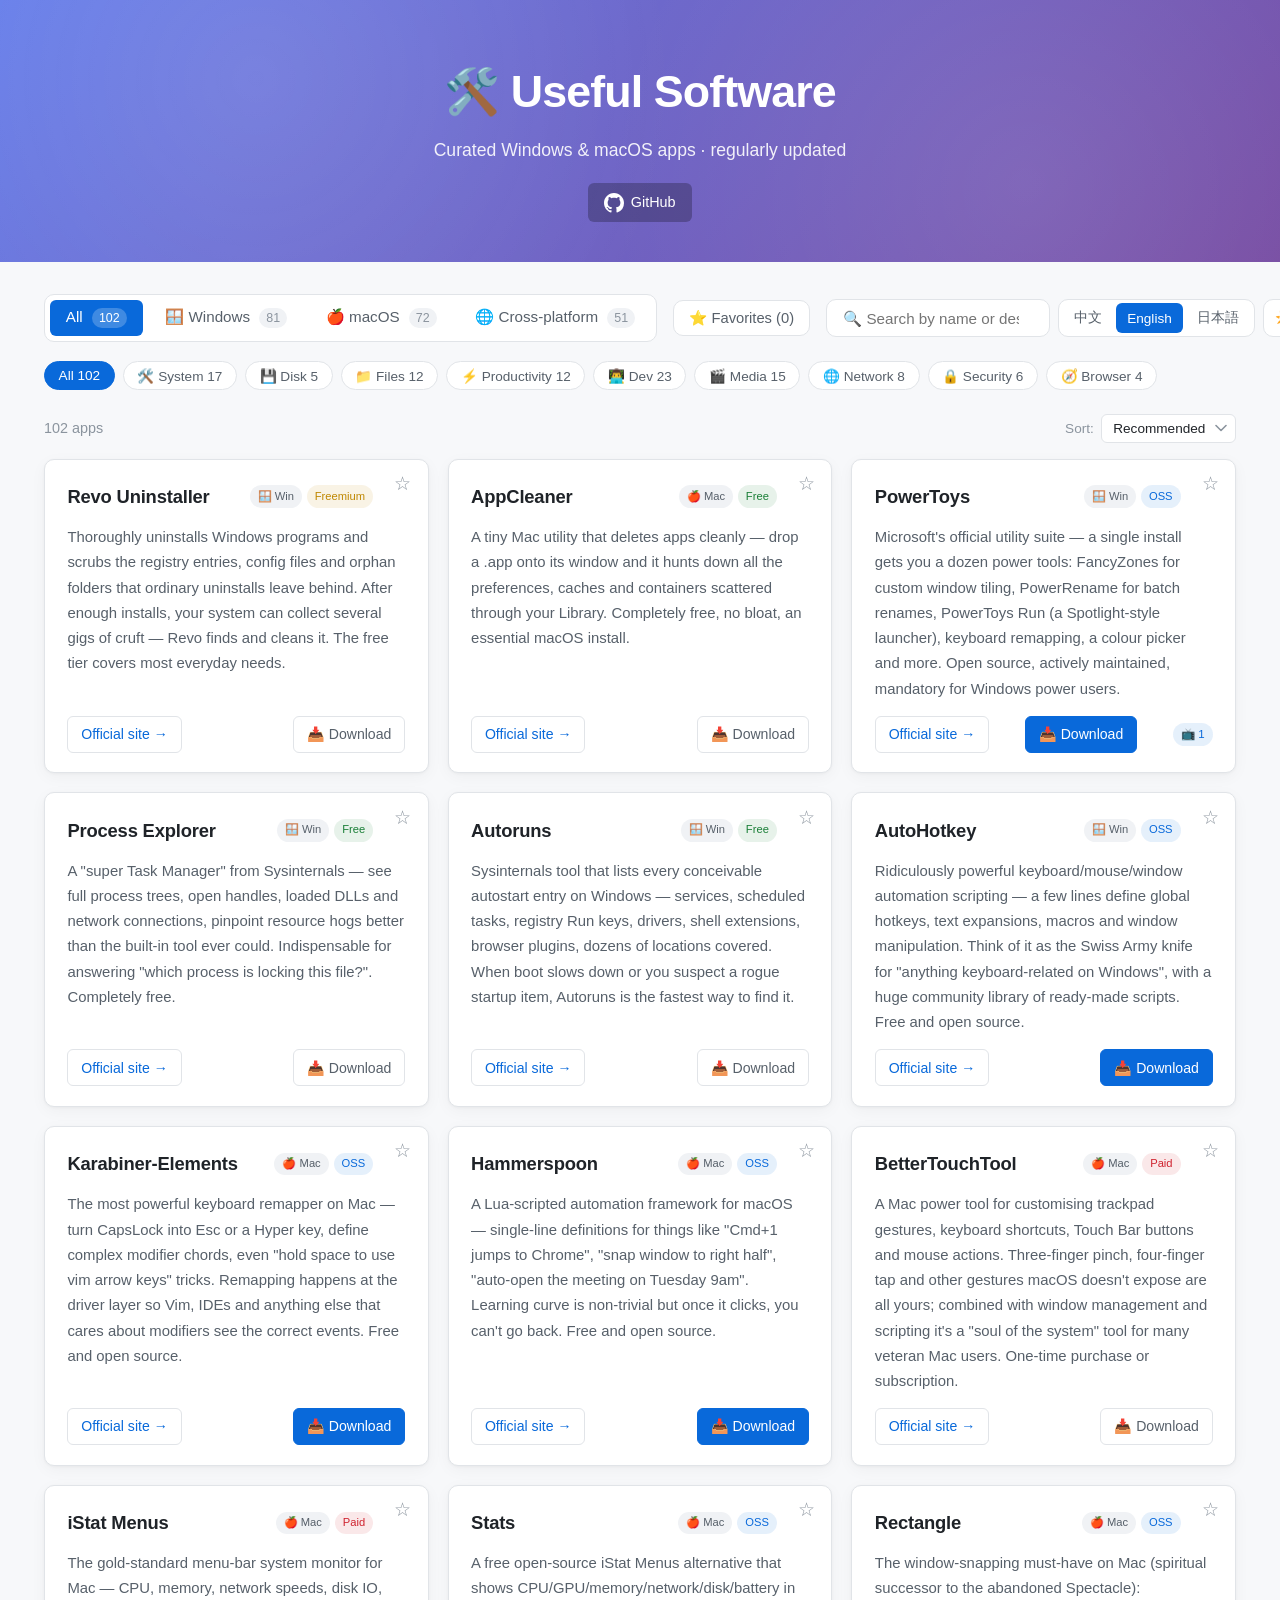
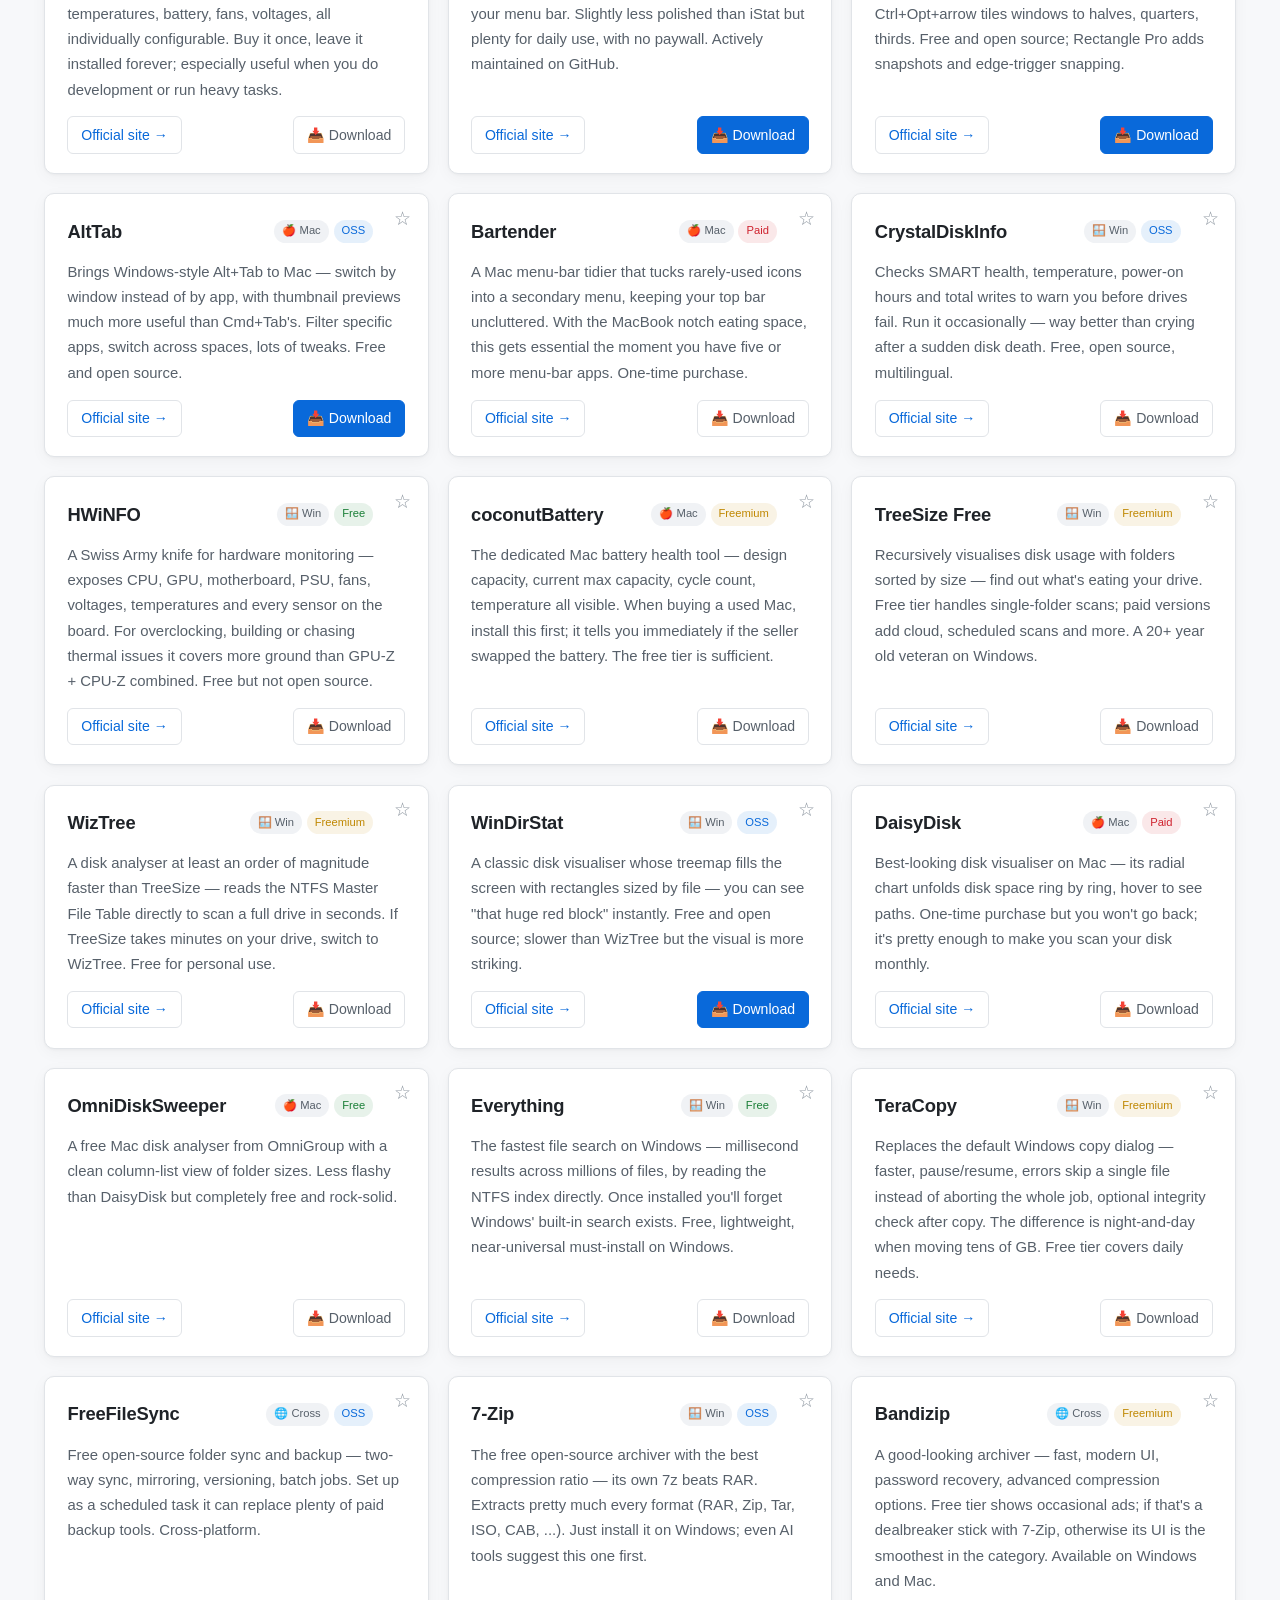
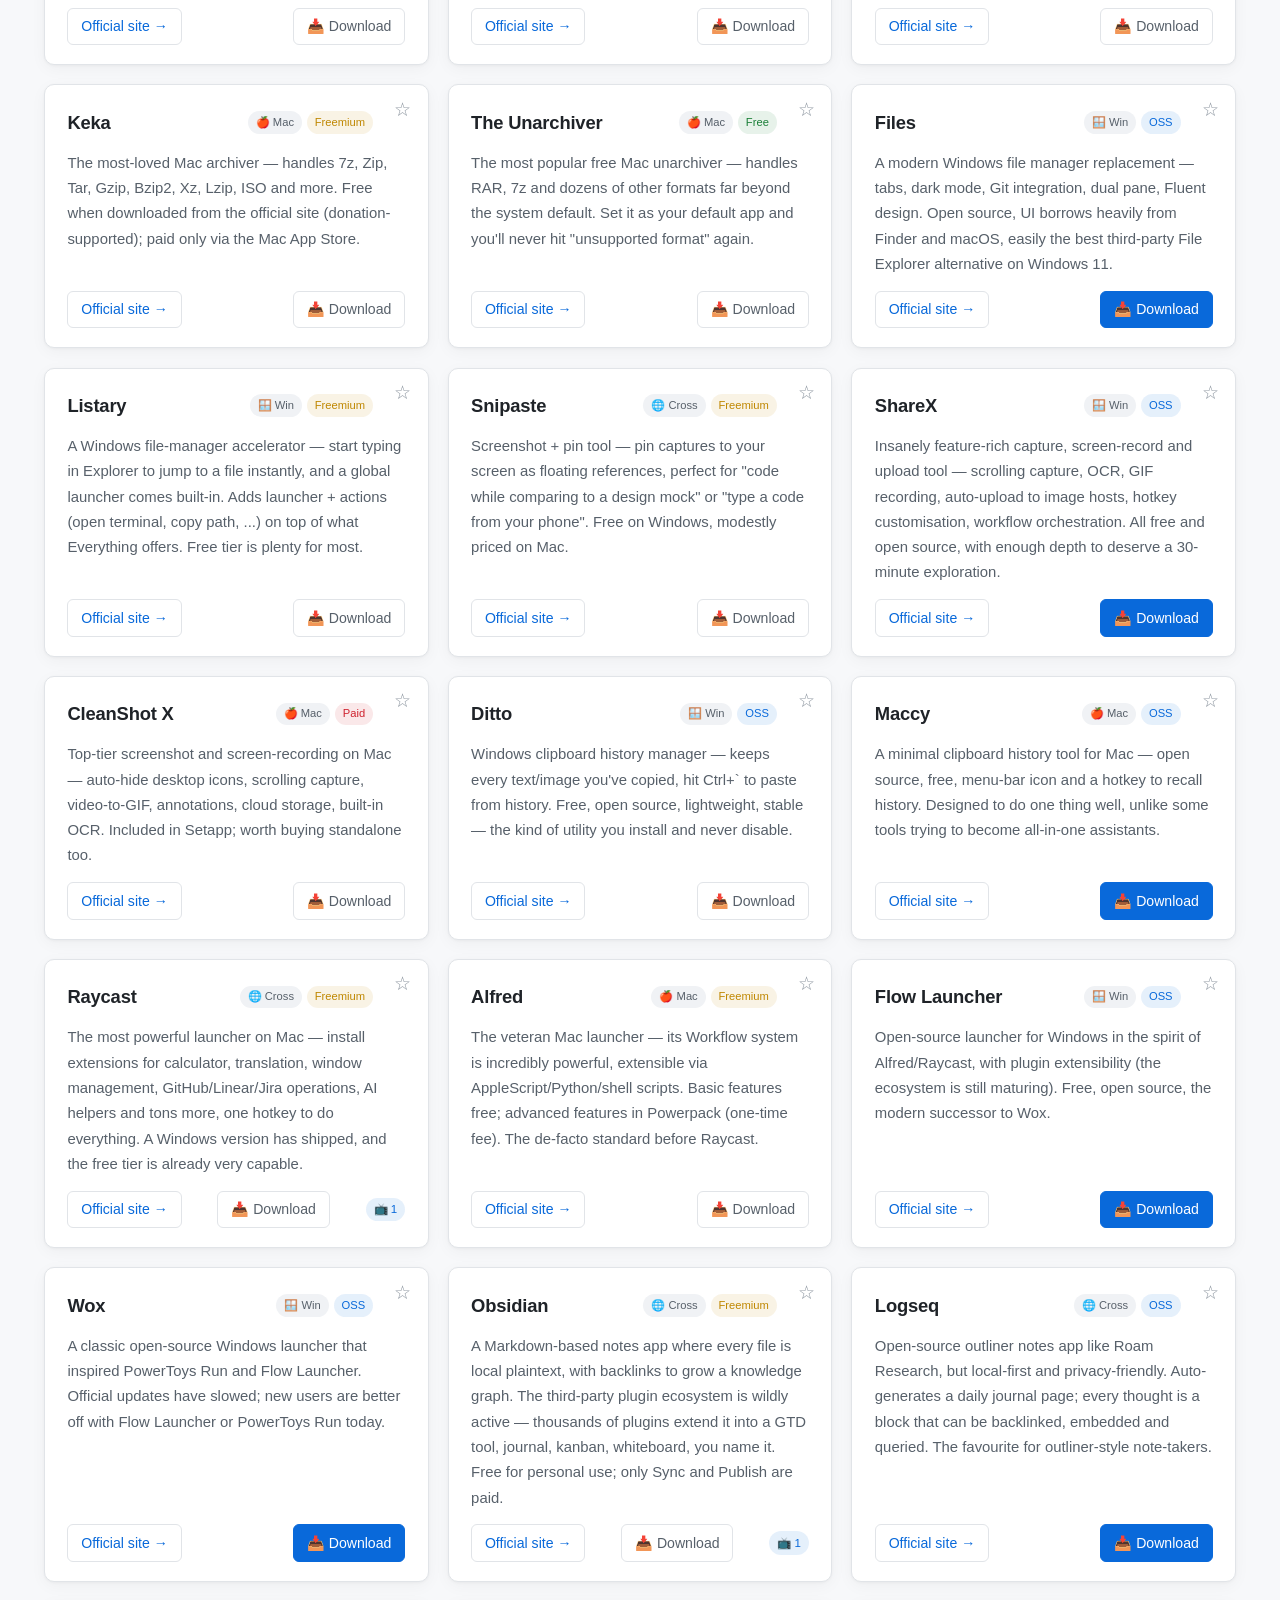
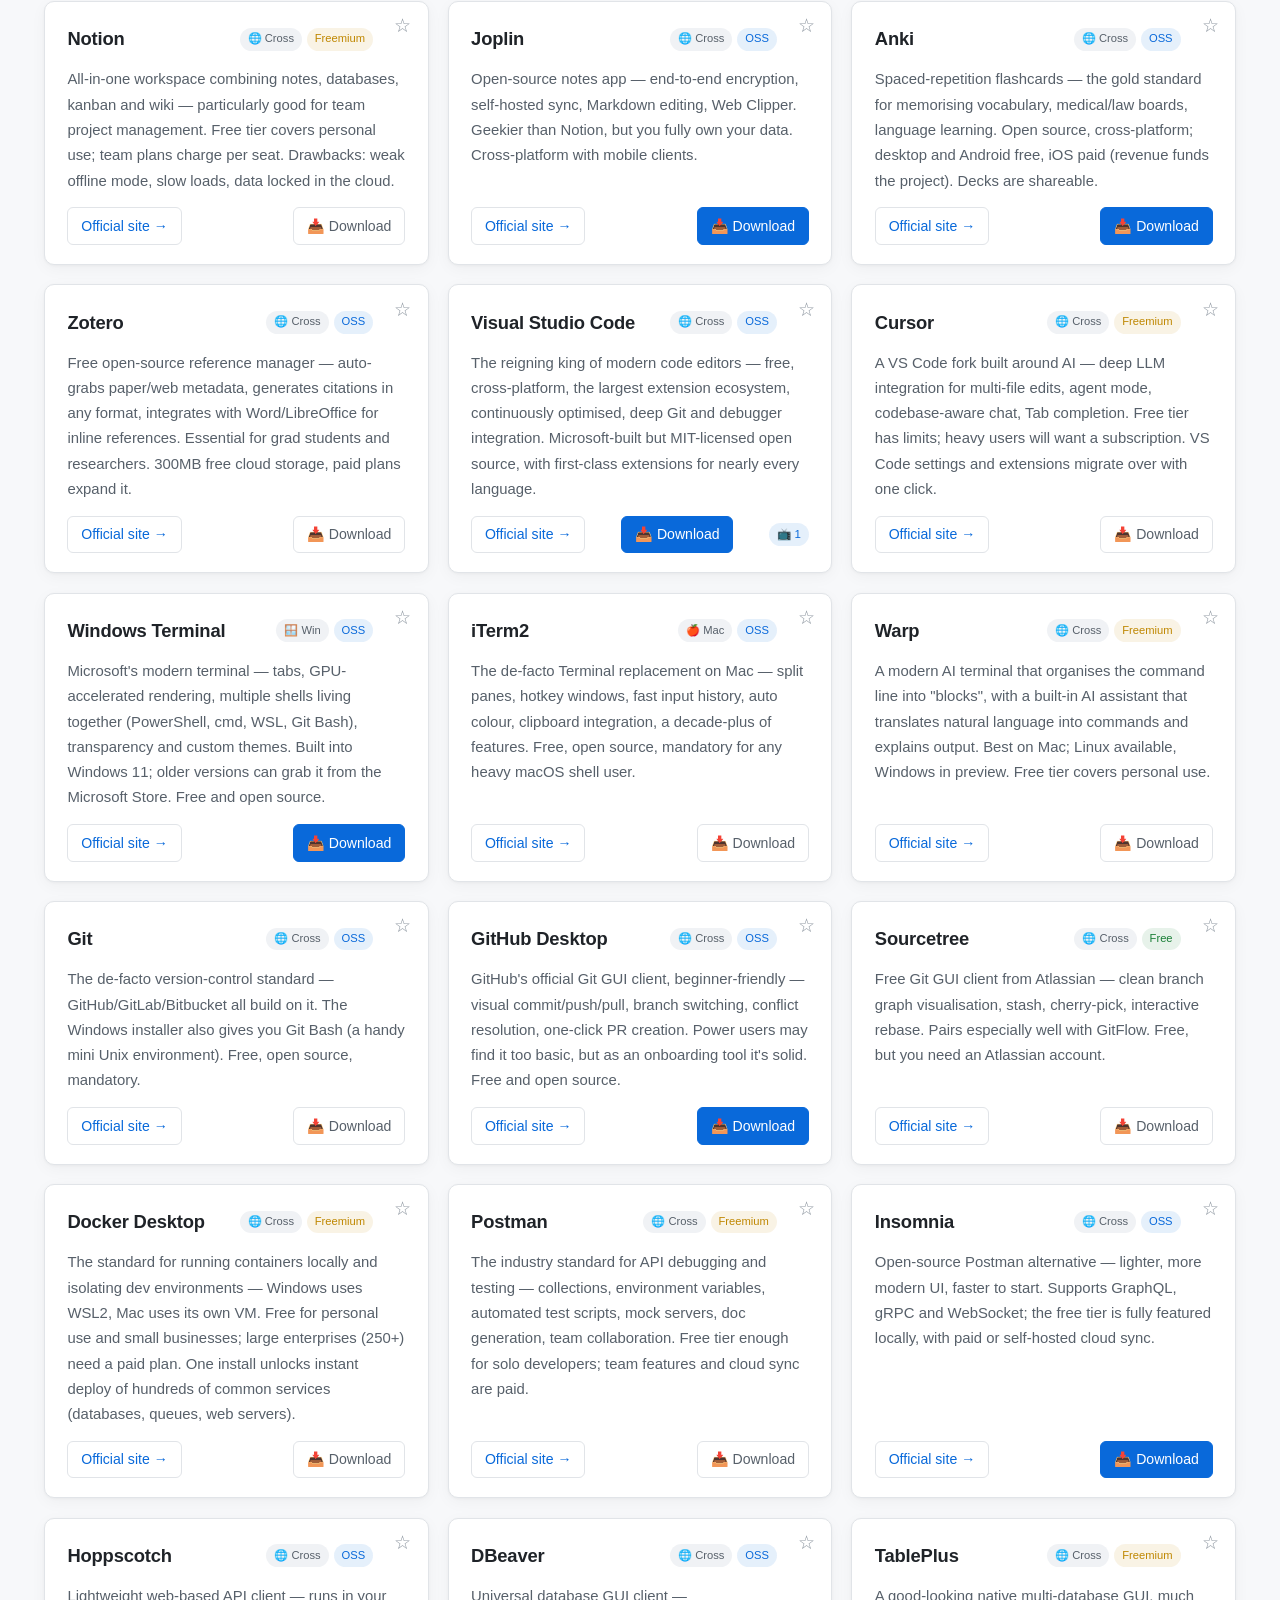
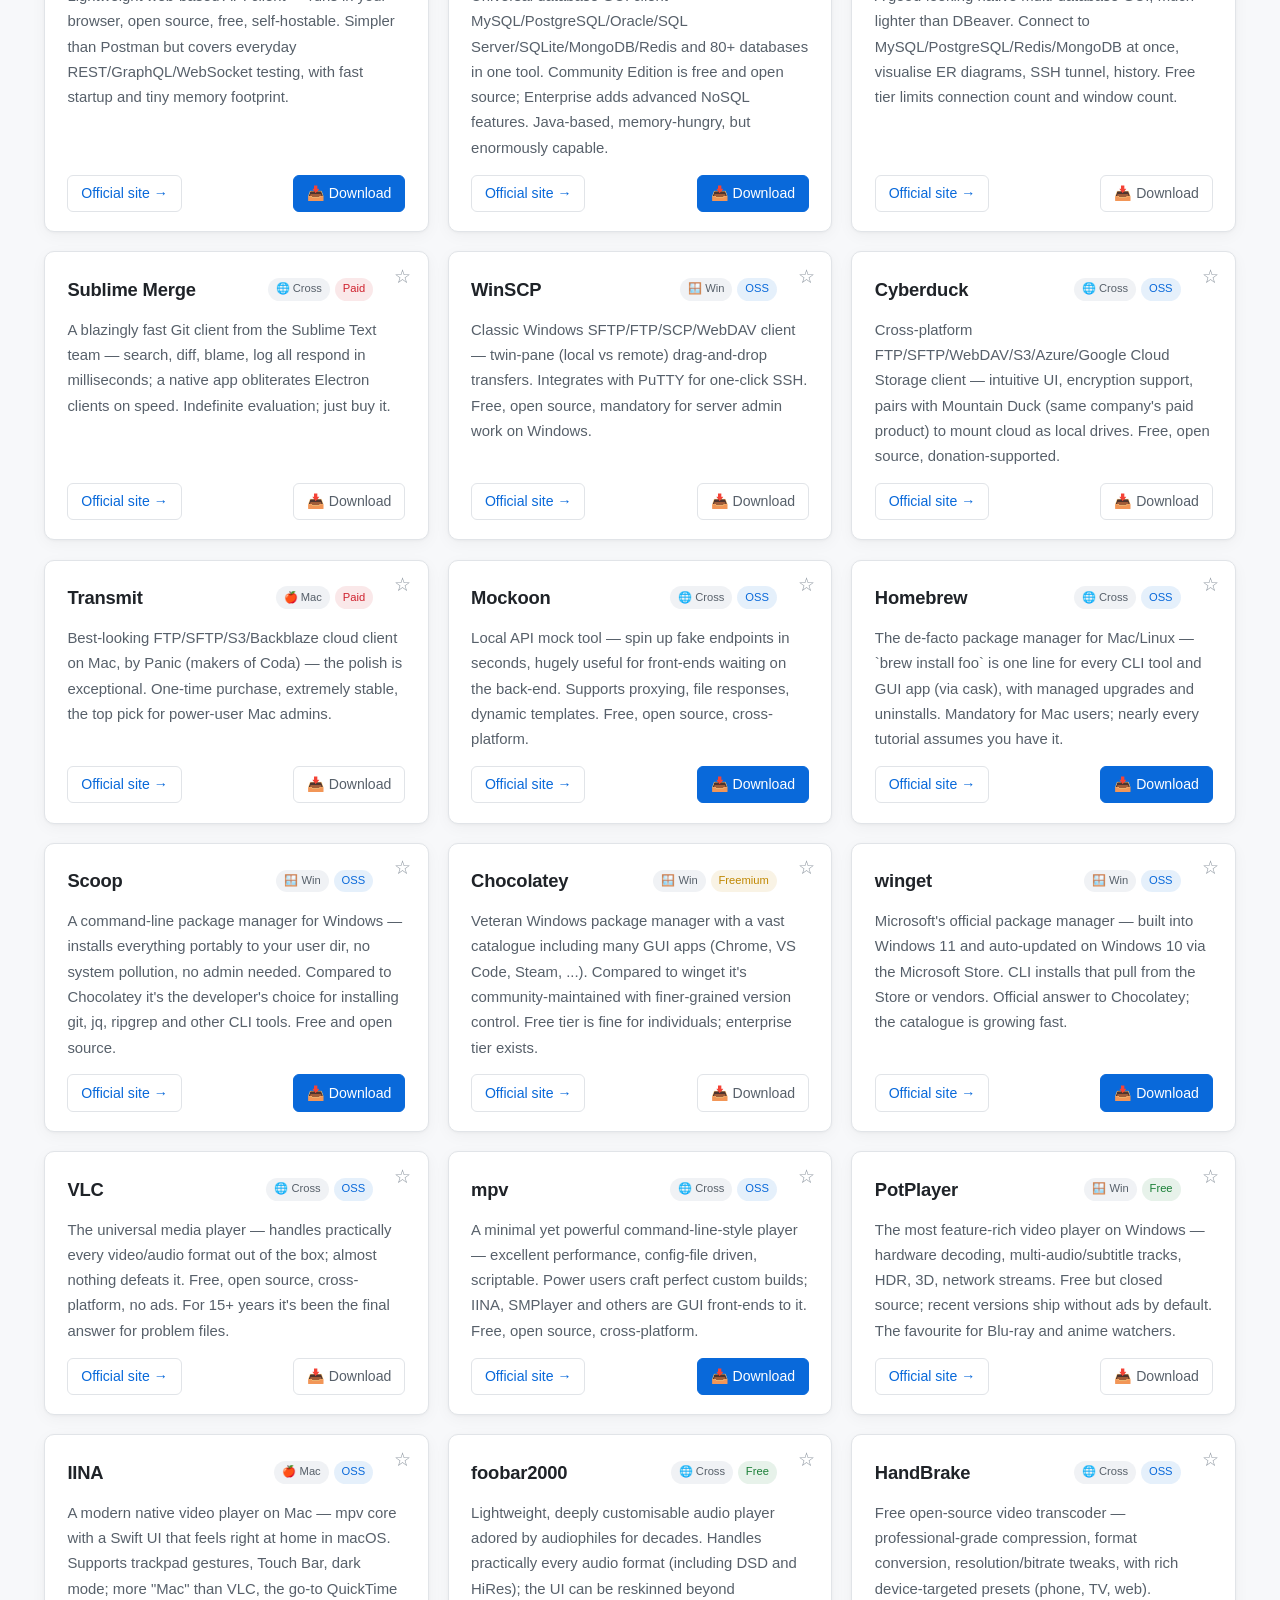
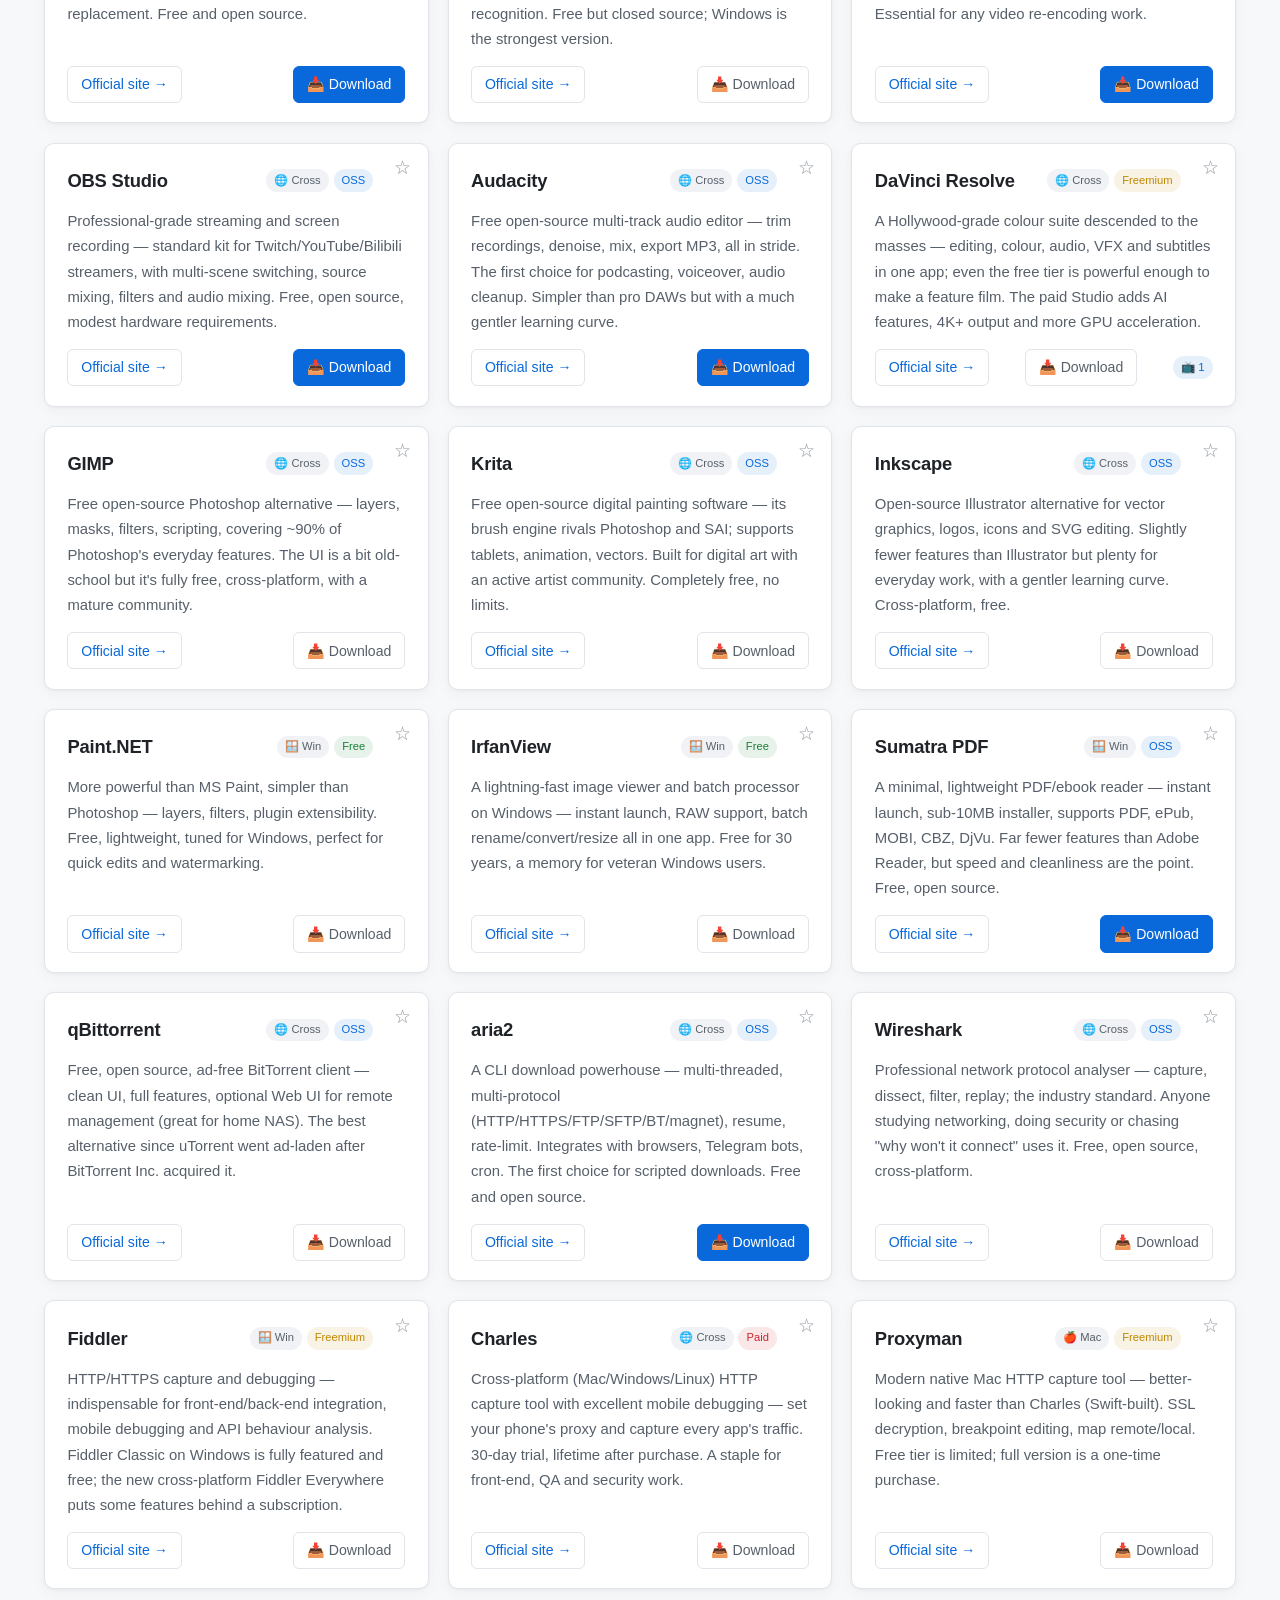
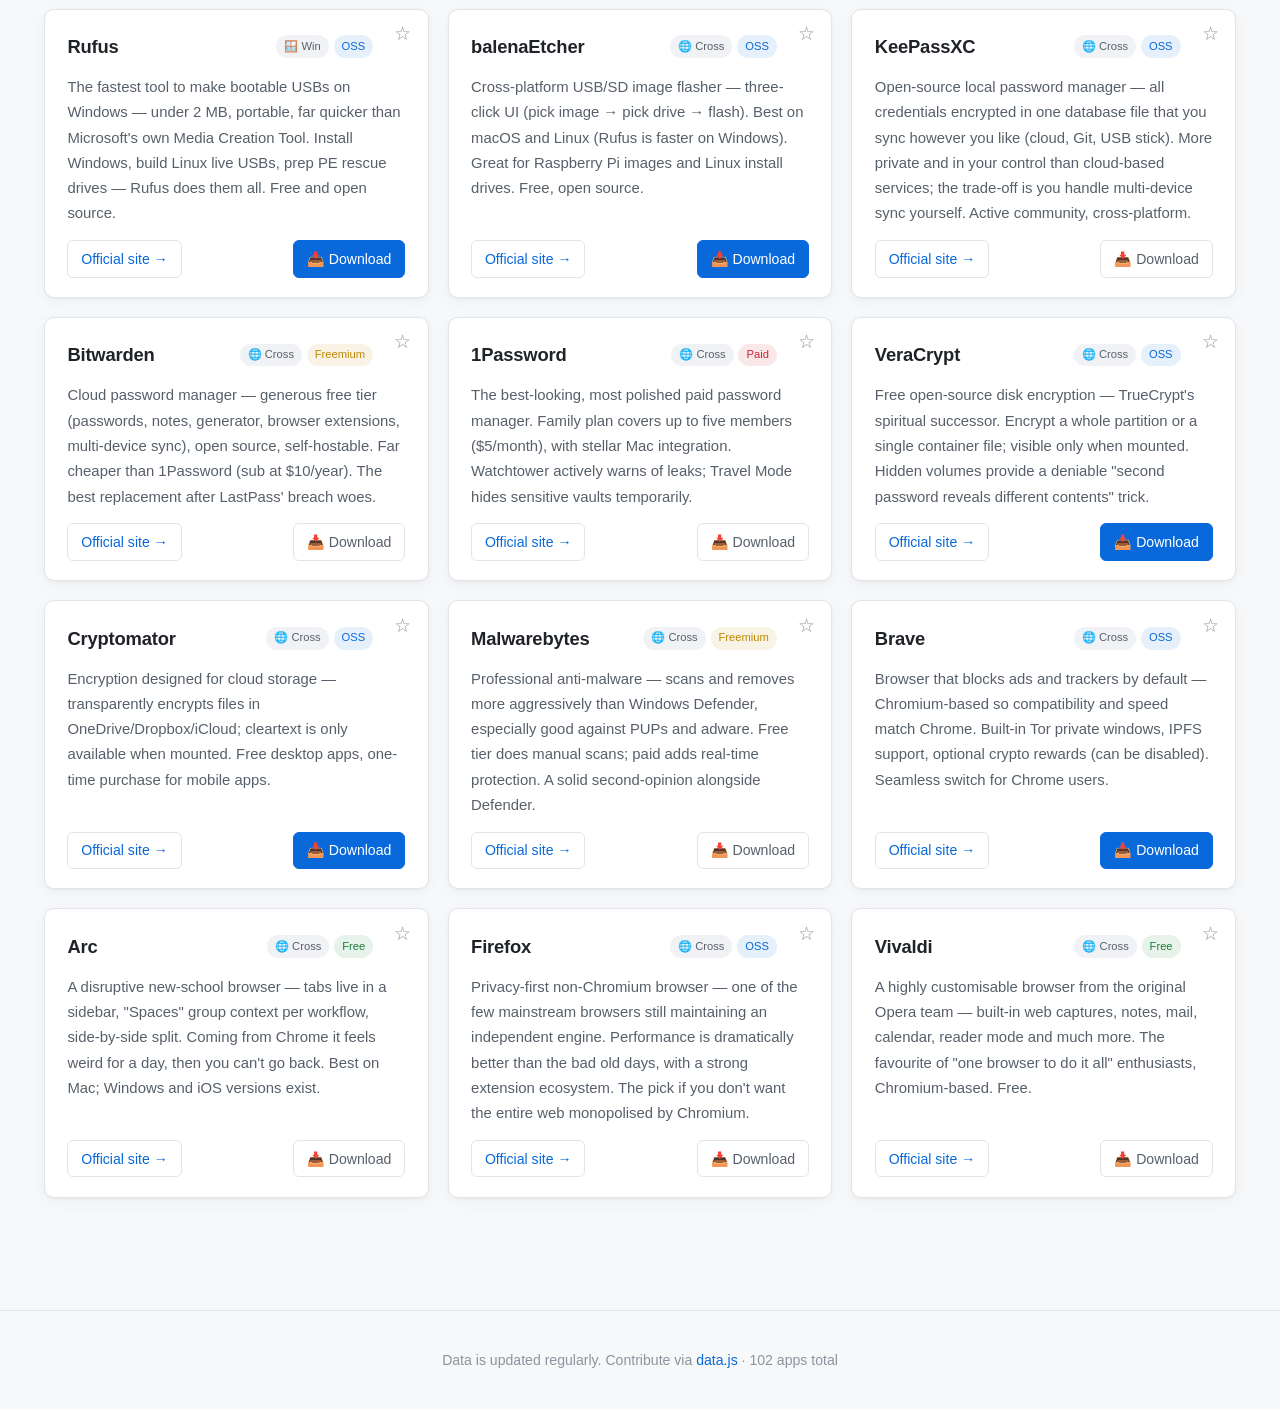
==== index.html @ b6e08cf0 "Add SEO meta tags, OG image, sitemap and robots - Open Graph + Twitter Card meta cover Facebook / We" ====
<!DOCTYPE html>
<html lang="en">
<head>
  <meta charset="UTF-8">
  <meta name="viewport" content="width=device-width, initial-scale=1.0">
  <meta name="description" content="Curated list of useful Windows and macOS software — filterable by OS and category, every entry has the official site, a direct download (auto-updated for GitHub-hosted projects), screenshots and a localised intro in 中文 / English / 日本語.">
  <meta name="keywords" content="useful software, Windows software, macOS apps, free software, open source, 实用软件, 软件推荐, 精选软件">
  <meta name="author" content="HowCanLove">
  <meta name="theme-color" content="#667eea">
  <link rel="canonical" href="https://howcanlove.github.io/useful-software/">
  <title>Useful Software · Curated Windows & macOS Apps · 100+ apps with auto-updated downloads</title>
  <link rel="stylesheet" href="style.css">
  <link rel="icon" href="data:image/svg+xml,<svg xmlns='http://www.w3.org/2000/svg' viewBox='0 0 100 100'><text y='.9em' font-size='90'>🛠️</text></svg>">

  <!-- Open Graph (Facebook / WeChat / Telegram / Discord / Slack / LinkedIn) -->
  <meta property="og:type" content="website">
  <meta property="og:site_name" content="Useful Software">
  <meta property="og:title" content="Useful Software · 100+ curated Windows & macOS apps">
  <meta property="og:description" content="Curated list of useful Windows and macOS software, filterable by OS and category, with official sites and auto-updated direct downloads. 中文 / English / 日本語.">
  <meta property="og:url" content="https://howcanlove.github.io/useful-software/">
  <meta property="og:image" content="https://howcanlove.github.io/useful-software/og-image.png">
  <meta property="og:image:width" content="1200">
  <meta property="og:image:height" content="630">
  <meta property="og:image:alt" content="Useful Software — curated apps for Windows and macOS">
  <meta property="og:locale" content="en_US">
  <meta property="og:locale:alternate" content="zh_CN">
  <meta property="og:locale:alternate" content="ja_JP">

  <!-- Twitter / X -->
  <meta name="twitter:card" content="summary_large_image">
  <meta name="twitter:title" content="Useful Software · 100+ curated Windows & macOS apps">
  <meta name="twitter:description" content="Curated list with auto-updated downloads for 38+ GitHub-hosted apps. Filter by OS and category. 中文 / English / 日本語.">
  <meta name="twitter:image" content="https://howcanlove.github.io/useful-software/og-image.png">

  <!-- JSON-LD structured data so Google understands what this page is -->
  <script type="application/ld+json">
  {
    "@context": "https://schema.org",
    "@type": "WebSite",
    "name": "Useful Software",
    "url": "https://howcanlove.github.io/useful-software/",
    "description": "Curated list of useful Windows and macOS software with auto-updated direct downloads.",
    "inLanguage": ["en", "zh-CN", "ja"],
    "potentialAction": {
      "@type": "SearchAction",
      "target": "https://howcanlove.github.io/useful-software/?q={search_term_string}",
      "query-input": "required name=search_term_string"
    }
  }
  </script>
</head>
<body>
  <header class="site-header">
    <div class="header-inner">
      <h1 class="site-title" data-i18n="site.title">🛠️ Useful Software</h1>
      <p class="site-tagline" data-i18n="site.tagline">Curated Windows & macOS apps · regularly updated</p>
      <a class="header-link" href="https://github.com/HowCanLove/useful-software" target="_blank" rel="noopener">
        <svg height="20" viewBox="0 0 16 16" width="20" fill="currentColor"><path d="M8 0C3.58 0 0 3.58 0 8c0 3.54 2.29 6.53 5.47 7.59.4.07.55-.17.55-.38 0-.19-.01-.82-.01-1.49-2.01.37-2.53-.49-2.69-.94-.09-.23-.48-.94-.82-1.13-.28-.15-.68-.52-.01-.53.63-.01 1.08.58 1.23.82.72 1.21 1.87.87 2.33.66.07-.52.28-.87.51-1.07-1.78-.2-3.64-.89-3.64-3.95 0-.87.31-1.59.82-2.15-.08-.2-.36-1.02.08-2.12 0 0 .67-.21 2.2.82.64-.18 1.32-.27 2-.27.68 0 1.36.09 2 .27 1.53-1.04 2.2-.82 2.2-.82.44 1.1.16 1.92.08 2.12.51.56.82 1.27.82 2.15 0 3.07-1.87 3.75-3.65 3.95.29.25.54.73.54 1.48 0 1.07-.01 1.93-.01 2.2 0 .21.15.46.55.38A8.013 8.013 0 0016 8c0-4.42-3.58-8-8-8z"/></svg>
        <span data-i18n="header.github">GitHub</span>
      </a>
    </div>
  </header>

  <main class="container">
    <section class="controls">
      <div class="os-tabs" role="tablist">
        <button class="os-tab active" data-os="all">All</button>
        <button class="os-tab" data-os="windows">🪟 Windows</button>
        <button class="os-tab" data-os="macos">🍎 macOS</button>
        <button class="os-tab" data-os="cross">🌐 Cross-platform</button>
      </div>
      <button id="favToggle" class="fav-toggle" aria-pressed="false">
        <span id="favToggleLabel">⭐ Favorites (0)</span>
      </button>
      <div class="search-wrap">
        <input id="searchInput" type="search" placeholder="" autocomplete="off" data-i18n-attr="placeholder:search.placeholder,aria-label:search.placeholder">
        <div id="langSwitch" class="lang-switch" role="tablist" aria-label="Switch language" data-i18n-attr="aria-label:lang.toggle">
          <!-- 由 JS 动态填充 -->
        </div>
        <button id="themeToggle" class="theme-toggle" data-i18n-attr="title:theme.toggle,aria-label:theme.toggle">
          <span class="theme-icon-light">☀️</span>
          <span class="theme-icon-dark">🌙</span>
        </button>
      </div>
    </section>

    <section class="category-chips" id="categoryChips" role="tablist">
      <!-- 由 JS 动态填充 -->
    </section>

    <div class="result-row">
      <p class="result-count" id="resultCount"></p>
      <div class="sort-wrap">
        <label for="sortSelect" class="sort-label" data-i18n="sort.label">Sort:</label>
        <select id="sortSelect" class="sort-select">
          <option value="default" data-i18n="sort.default">Recommended</option>
          <option value="name-asc" data-i18n="sort.nameAsc">Name A→Z</option>
          <option value="name-desc" data-i18n="sort.nameDesc">Name Z→A</option>
        </select>
      </div>
    </div>

    <section class="grid" id="softwareGrid">
      <!-- 软件卡片由 JS 动态填充 -->
    </section>

    <p class="empty-state" id="emptyState" hidden></p>
  </main>

  <footer class="site-footer">
    <p id="footerText"></p>
    <span hidden id="totalCount">0</span>
  </footer>

  <!-- 详情弹窗 -->
  <div id="modal" class="modal" hidden aria-modal="true" role="dialog" aria-labelledby="modalName">
    <div class="modal-overlay" data-close-modal></div>
    <div class="modal-content" role="document">
      <button class="modal-close" data-close-modal aria-label="Close">×</button>
      <button id="modalFav" class="modal-fav" aria-pressed="false" aria-label="Favorite">☆</button>
      <header class="modal-header">
        <img id="modalIcon" class="modal-icon" alt="" loading="lazy" referrerpolicy="no-referrer">
        <div class="modal-titles">
          <h2 id="modalName" class="modal-name"></h2>
          <div id="modalBadges" class="modal-badges"></div>
        </div>
      </header>
      <div id="modalDesc" class="modal-desc"></div>
      <div id="modalMedia" class="modal-media"></div>
      <div id="modalMediaEmpty" class="modal-media-empty" hidden></div>
      <div class="modal-footer">
        <a id="modalDownload" class="modal-link-btn modal-download-btn" href="#" target="_blank" rel="noopener noreferrer" hidden></a>
        <a id="modalLink" class="modal-link-btn" href="#" target="_blank" rel="noopener noreferrer"></a>
      </div>
    </div>
  </div>

  <script src="i18n.js"></script>
  <script src="data.js"></script>
  <script src="app.js"></script>
</body>
</html>
---- style.css ----
:root {
  --bg: #f7f8fa;
  --surface: #ffffff;
  --surface-2: #f0f2f5;
  --border: #e1e4e8;
  --text: #1f2328;
  --text-2: #57606a;
  --text-3: #8b949e;
  --primary: #0969da;
  --primary-hover: #0550ae;
  --success: #1a7f37;
  --warn: #bf8700;
  --danger: #cf222e;
  --shadow: 0 1px 3px rgba(0, 0, 0, 0.04), 0 4px 16px rgba(0, 0, 0, 0.04);
  --shadow-hover: 0 4px 8px rgba(0, 0, 0, 0.06), 0 12px 28px rgba(0, 0, 0, 0.08);
  --radius: 10px;
  --radius-sm: 6px;
  --transition: 0.18s ease;
}

[data-theme="dark"] {
  --bg: #0d1117;
  --surface: #161b22;
  --surface-2: #21262d;
  --border: #30363d;
  --text: #e6edf3;
  --text-2: #8b949e;
  --text-3: #6e7681;
  --primary: #2f81f7;
  --primary-hover: #58a6ff;
  --success: #3fb950;
  --warn: #d29922;
  --danger: #f85149;
  --shadow: 0 1px 3px rgba(0, 0, 0, 0.2), 0 4px 16px rgba(0, 0, 0, 0.3);
  --shadow-hover: 0 4px 8px rgba(0, 0, 0, 0.3), 0 12px 28px rgba(0, 0, 0, 0.5);
}

* {
  box-sizing: border-box;
}

html {
  scroll-behavior: smooth;
}

body {
  margin: 0;
  padding: 0;
  font-family: -apple-system, BlinkMacSystemFont, "Segoe UI", "PingFang SC", "Hiragino Sans GB", "Microsoft YaHei", "Helvetica Neue", Arial, sans-serif;
  background: var(--bg);
  color: var(--text);
  line-height: 1.6;
  -webkit-font-smoothing: antialiased;
  -moz-osx-font-smoothing: grayscale;
  transition: background-color var(--transition), color var(--transition);
}

a {
  color: var(--primary);
  text-decoration: none;
  transition: color var(--transition);
}
a:hover { color: var(--primary-hover); }

/* Header */
.site-header {
  background: linear-gradient(135deg, #667eea 0%, #764ba2 100%);
  color: white;
  padding: 3.5rem 1.5rem 2.5rem;
  text-align: center;
  position: relative;
  overflow: hidden;
}

[data-theme="dark"] .site-header {
  background: linear-gradient(135deg, #1e3a8a 0%, #4c1d95 100%);
}

.site-header::before {
  content: "";
  position: absolute;
  inset: 0;
  background-image: radial-gradient(circle at 20% 30%, rgba(255,255,255,0.1), transparent 40%),
                    radial-gradient(circle at 80% 70%, rgba(255,255,255,0.1), transparent 40%);
}

.header-inner {
  position: relative;
  max-width: 900px;
  margin: 0 auto;
}

.site-title {
  font-size: clamp(2rem, 5vw, 2.8rem);
  margin: 0 0 0.5rem;
  font-weight: 700;
  letter-spacing: -0.02em;
}

.site-tagline {
  margin: 0;
  font-size: 1.1rem;
  opacity: 0.9;
}

.header-link {
  display: inline-flex;
  align-items: center;
  gap: 0.4rem;
  margin-top: 1.2rem;
  padding: 0.5rem 1rem;
  background: rgba(0, 0, 0, 0.25);
  color: white;
  border-radius: var(--radius-sm);
  font-size: 0.9rem;
  transition: background var(--transition);
}
.header-link:hover {
  background: rgba(0, 0, 0, 0.4);
  color: white;
}

/* Container */
.container {
  max-width: 1240px;
  margin: 0 auto;
  padding: 2rem 1.5rem 4rem;
}

/* Controls */
.controls {
  display: flex;
  flex-wrap: wrap;
  gap: 1rem;
  align-items: center;
  justify-content: space-between;
  margin-bottom: 1.2rem;
}

.os-tabs {
  display: flex;
  gap: 0.4rem;
  flex-wrap: wrap;
  background: var(--surface);
  padding: 0.3rem;
  border-radius: var(--radius);
  border: 1px solid var(--border);
}

.os-tab {
  padding: 0.5rem 1rem;
  background: transparent;
  border: none;
  border-radius: var(--radius-sm);
  cursor: pointer;
  color: var(--text-2);
  font-size: 0.95rem;
  font-weight: 500;
  font-family: inherit;
  transition: all var(--transition);
}
.os-tab:hover { color: var(--text); background: var(--surface-2); }
.os-tab.active {
  background: var(--primary);
  color: white;
}

.os-tab-count {
  display: inline-block;
  margin-left: 0.3rem;
  padding: 0.05rem 0.45rem;
  border-radius: 999px;
  background: var(--surface-2);
  color: var(--text-3);
  font-size: 0.78rem;
  font-weight: 500;
  line-height: 1.5;
  vertical-align: middle;
}
.os-tab.active .os-tab-count {
  background: rgba(255, 255, 255, 0.22);
  color: white;
}

.search-wrap {
  display: flex;
  gap: 0.5rem;
  align-items: center;
  flex: 1;
  max-width: 620px;
  min-width: 240px;
}

.lang-switch {
  display: flex;
  gap: 0.2rem;
  background: var(--surface);
  border: 1px solid var(--border);
  border-radius: var(--radius);
  padding: 0.2rem;
  flex-shrink: 0;
}

.lang-btn {
  background: transparent;
  border: none;
  border-radius: var(--radius-sm);
  padding: 0.35rem 0.7rem;
  cursor: pointer;
  color: var(--text-2);
  font-size: 0.85rem;
  font-family: inherit;
  font-weight: 500;
  transition: all var(--transition);
  white-space: nowrap;
}
.lang-btn:hover { color: var(--text); background: var(--surface-2); }
.lang-btn.active {
  background: var(--primary);
  color: white;
}

#searchInput {
  flex: 1;
  padding: 0.6rem 1rem;
  border: 1px solid var(--border);
  border-radius: var(--radius);
  background: var(--surface);
  color: var(--text);
  font-size: 0.95rem;
  font-family: inherit;
  transition: border-color var(--transition), box-shadow var(--transition);
}
#searchInput:focus {
  outline: none;
  border-color: var(--primary);
  box-shadow: 0 0 0 3px color-mix(in srgb, var(--primary) 20%, transparent);
}

.theme-toggle {
  background: var(--surface);
  border: 1px solid var(--border);
  border-radius: var(--radius);
  padding: 0.55rem 0.7rem;
  cursor: pointer;
  font-size: 1rem;
  transition: background var(--transition);
}
.theme-toggle:hover { background: var(--surface-2); }

/* Favorites filter pill */
.fav-toggle {
  background: var(--surface);
  border: 1px solid var(--border);
  border-radius: var(--radius);
  padding: 0.5rem 0.95rem;
  cursor: pointer;
  color: var(--text-2);
  font-size: 0.92rem;
  font-family: inherit;
  font-weight: 500;
  transition: all var(--transition);
  white-space: nowrap;
  flex-shrink: 0;
}
.fav-toggle:hover {
  border-color: var(--warn);
  color: var(--text);
}
.fav-toggle.active {
  background: var(--warn);
  border-color: var(--warn);
  color: white;
}

/* Sort dropdown */
.result-row {
  display: flex;
  align-items: center;
  justify-content: space-between;
  gap: 1rem;
  margin: 0 0 1rem;
  flex-wrap: wrap;
}
.result-row .result-count { margin: 0; }
.sort-wrap {
  display: flex;
  align-items: center;
  gap: 0.45rem;
}
.sort-label {
  font-size: 0.85rem;
  color: var(--text-3);
}
.sort-select {
  padding: 0.35rem 1.8rem 0.35rem 0.7rem;
  background: var(--surface);
  border: 1px solid var(--border);
  border-radius: var(--radius-sm);
  color: var(--text);
  font-size: 0.85rem;
  font-family: inherit;
  cursor: pointer;
  appearance: none;
  -webkit-appearance: none;
  background-image: url("data:image/svg+xml;utf8,<svg xmlns='http://www.w3.org/2000/svg' width='12' height='8' viewBox='0 0 12 8'><path fill='none' stroke='%238b949e' stroke-width='1.6' stroke-linecap='round' stroke-linejoin='round' d='M1 1.5l5 5 5-5'/></svg>");
  background-repeat: no-repeat;
  background-position: right 0.5rem center;
  transition: border-color var(--transition);
}
.sort-select:hover { border-color: var(--primary); }
.sort-select:focus { outline: none; border-color: var(--primary); box-shadow: 0 0 0 3px color-mix(in srgb, var(--primary) 20%, transparent); }
.theme-toggle .theme-icon-dark { display: none; }
[data-theme="dark"] .theme-toggle .theme-icon-light { display: none; }
[data-theme="dark"] .theme-toggle .theme-icon-dark { display: inline; }

/* Category chips */
.category-chips {
  display: flex;
  flex-wrap: wrap;
  gap: 0.5rem;
  margin-bottom: 1.5rem;
}

.chip {
  padding: 0.35rem 0.85rem;
  background: var(--surface);
  border: 1px solid var(--border);
  border-radius: 999px;
  cursor: pointer;
  color: var(--text-2);
  font-size: 0.85rem;
  font-family: inherit;
  transition: all var(--transition);
}
.chip:hover {
  border-color: var(--primary);
  color: var(--primary);
}
.chip.active {
  background: var(--primary);
  color: white;
  border-color: var(--primary);
}

.result-count {
  margin: 0 0 1rem;
  color: var(--text-3);
  font-size: 0.9rem;
}

/* Grid */
.grid {
  display: grid;
  grid-template-columns: repeat(auto-fill, minmax(360px, 1fr));
  gap: 1.2rem;
}

.card {
  position: relative;
  background: var(--surface);
  border: 1px solid var(--border);
  border-radius: var(--radius);
  padding: 1.4rem 1.4rem 1.2rem;
  display: flex;
  flex-direction: column;
  gap: 0.85rem;
  box-shadow: var(--shadow);
  transition: transform var(--transition), box-shadow var(--transition), border-color var(--transition);
}

.card-fav {
  position: absolute;
  top: 0.5rem;
  right: 0.55rem;
  width: 2rem;
  height: 2rem;
  display: inline-flex;
  align-items: center;
  justify-content: center;
  background: transparent;
  border: none;
  border-radius: 50%;
  cursor: pointer;
  font-size: 1.2rem;
  line-height: 1;
  color: var(--text-3);
  transition: all var(--transition);
  z-index: 2;
}
.card-fav:hover {
  background: var(--surface-2);
  color: var(--warn);
  transform: scale(1.1);
}
.card-fav.active {
  color: var(--warn);
}
.card-head {
  /* leave room for the fav button on the right */
  padding-right: 2rem;
}
.card:hover {
  transform: translateY(-2px);
  box-shadow: var(--shadow-hover);
  border-color: color-mix(in srgb, var(--primary) 40%, var(--border));
}

.card-head {
  display: flex;
  align-items: center;
  justify-content: space-between;
  gap: 0.5rem;
}

.card-name {
  margin: 0;
  font-size: 1.15rem;
  font-weight: 600;
  color: var(--text);
  letter-spacing: -0.01em;
}

.card-badges {
  display: flex;
  gap: 0.3rem;
  flex-shrink: 0;
}

.badge {
  font-size: 0.7rem;
  padding: 0.15rem 0.5rem;
  border-radius: 999px;
  font-weight: 500;
  white-space: nowrap;
}

.badge-os {
  background: var(--surface-2);
  color: var(--text-2);
}

.badge-price-free       { background: rgba(26, 127, 55, 0.1); color: var(--success); }
.badge-price-oss        { background: rgba(9, 105, 218, 0.1); color: var(--primary); }
.badge-price-freemium   { background: rgba(191, 135, 0, 0.1); color: var(--warn); }
.badge-price-paid       { background: rgba(207, 34, 46, 0.1); color: var(--danger); }

[data-theme="dark"] .badge-price-free     { background: rgba(63, 185, 80, 0.15); }
[data-theme="dark"] .badge-price-oss      { background: rgba(47, 129, 247, 0.15); }
[data-theme="dark"] .badge-price-freemium { background: rgba(210, 153, 34, 0.15); }
[data-theme="dark"] .badge-price-paid     { background: rgba(248, 81, 73, 0.15); }

.card-desc {
  margin: 0;
  color: var(--text-2);
  font-size: 0.93rem;
  line-height: 1.7;
  flex: 1;
  /* 段落间距和换行更舒服 */
  word-break: break-word;
  hyphens: auto;
}

.card {
  cursor: pointer;
}

.card-actions {
  display: flex;
  align-items: center;
  justify-content: space-between;
  gap: 0.5rem;
}

.card-link {
  display: inline-flex;
  align-items: center;
  gap: 0.3rem;
  font-size: 0.88rem;
  font-weight: 500;
  padding: 0.4rem 0.8rem;
  border: 1px solid var(--border);
  border-radius: var(--radius-sm);
  transition: all var(--transition);
  white-space: nowrap;
}
.card-link:hover {
  background: var(--primary);
  color: white;
  border-color: var(--primary);
}

.card-download {
  background: var(--primary);
  color: white;
  border-color: var(--primary);
}
.card-download:hover {
  background: var(--primary-hover);
  border-color: var(--primary-hover);
  color: white;
}
/* Fallback variant: no direct asset URL, goes to homepage. Less visual weight. */
.card-download-fallback {
  background: transparent;
  color: var(--text-2);
  border-color: var(--border);
}
.card-download-fallback:hover {
  background: var(--surface-2);
  color: var(--text);
  border-color: var(--text-3);
}

.card-actions {
  flex-wrap: wrap;
}

.card-detail-hint {
  font-size: 0.78rem;
  color: var(--text-3);
  display: inline-flex;
  align-items: center;
  gap: 0.25rem;
}
.card-media-badge {
  display: inline-flex;
  align-items: center;
  gap: 0.2rem;
  font-size: 0.72rem;
  padding: 0.15rem 0.5rem;
  border-radius: 999px;
  background: rgba(9, 105, 218, 0.1);
  color: var(--primary);
  font-weight: 500;
}
[data-theme="dark"] .card-media-badge { background: rgba(47, 129, 247, 0.18); }

/* ================ Modal ================ */
.modal {
  position: fixed;
  inset: 0;
  z-index: 1000;
  display: flex;
  align-items: center;
  justify-content: center;
  padding: 1.5rem;
  animation: modalFadeIn 0.18s ease;
}
.modal[hidden] { display: none; }

@keyframes modalFadeIn {
  from { opacity: 0; }
  to   { opacity: 1; }
}
@keyframes modalSlideUp {
  from { opacity: 0; transform: translateY(20px) scale(0.98); }
  to   { opacity: 1; transform: translateY(0) scale(1); }
}

.modal-overlay {
  position: absolute;
  inset: 0;
  background: rgba(0, 0, 0, 0.55);
  backdrop-filter: blur(4px);
  -webkit-backdrop-filter: blur(4px);
}

.modal-content {
  position: relative;
  background: var(--surface);
  border: 1px solid var(--border);
  border-radius: var(--radius);
  max-width: 720px;
  width: 100%;
  max-height: 90vh;
  overflow-y: auto;
  padding: 1.8rem 1.8rem 1.5rem;
  box-shadow: 0 24px 60px rgba(0, 0, 0, 0.3), 0 8px 24px rgba(0, 0, 0, 0.2);
  animation: modalSlideUp 0.22s cubic-bezier(0.16, 1, 0.3, 1);
  scrollbar-width: thin;
}

.modal-close {
  position: absolute;
  top: 0.6rem;
  right: 0.8rem;
  background: transparent;
  border: none;
  font-size: 1.6rem;
  line-height: 1;
  width: 2rem;
  height: 2rem;
  border-radius: 50%;
  cursor: pointer;
  color: var(--text-3);
  transition: all var(--transition);
}
.modal-close:hover {
  background: var(--surface-2);
  color: var(--text);
}

.modal-fav {
  position: absolute;
  top: 0.6rem;
  right: 3rem;
  background: transparent;
  border: none;
  font-size: 1.4rem;
  line-height: 1;
  width: 2rem;
  height: 2rem;
  border-radius: 50%;
  cursor: pointer;
  color: var(--text-3);
  transition: all var(--transition);
}
.modal-fav:hover {
  background: var(--surface-2);
  color: var(--warn);
  transform: scale(1.1);
}
.modal-fav.active { color: var(--warn); }

.modal-header {
  display: flex;
  align-items: center;
  gap: 1rem;
  margin-bottom: 1.2rem;
  padding-right: 2rem;
}

.modal-icon {
  width: 56px;
  height: 56px;
  border-radius: 12px;
  flex-shrink: 0;
  background: var(--surface-2);
  object-fit: contain;
  padding: 4px;
  border: 1px solid var(--border);
}

.modal-titles {
  flex: 1;
  min-width: 0;
}

.modal-name {
  margin: 0 0 0.4rem;
  font-size: 1.5rem;
  font-weight: 700;
  color: var(--text);
  letter-spacing: -0.01em;
  word-break: break-word;
}

.modal-badges {
  display: flex;
  flex-wrap: wrap;
  gap: 0.35rem;
}

.modal-desc {
  font-size: 1rem;
  line-height: 1.75;
  color: var(--text);
  margin-bottom: 1.4rem;
}

.modal-media {
  display: flex;
  flex-direction: column;
  gap: 1rem;
  margin-bottom: 1.4rem;
}

.modal-media-item {
  width: 100%;
  border-radius: var(--radius);
  overflow: hidden;
  border: 1px solid var(--border);
  background: var(--surface-2);
  position: relative;
}

.modal-media-item img,
.modal-media-item video {
  display: block;
  width: 100%;
  height: auto;
  max-height: 480px;
  object-fit: contain;
}

.modal-media-iframe-wrap {
  position: relative;
  width: 100%;
  aspect-ratio: 16 / 9;
}
.modal-media-iframe-wrap iframe {
  position: absolute;
  inset: 0;
  width: 100%;
  height: 100%;
  border: none;
}

.modal-media-caption {
  padding: 0.5rem 0.8rem;
  font-size: 0.85rem;
  color: var(--text-2);
  background: var(--surface);
  border-top: 1px solid var(--border);
}

.modal-media-empty {
  background: var(--surface-2);
  border: 1px dashed var(--border);
  border-radius: var(--radius);
  padding: 1.2rem 1rem;
  text-align: center;
  color: var(--text-3);
  font-size: 0.88rem;
  line-height: 1.6;
  margin-bottom: 1.4rem;
}
.modal-media-empty a { color: var(--primary); }

.modal-footer {
  display: flex;
  justify-content: flex-end;
  gap: 0.6rem;
  padding-top: 0.5rem;
  border-top: 1px solid var(--border);
}

.modal-link-btn {
  display: inline-flex;
  align-items: center;
  gap: 0.4rem;
  padding: 0.6rem 1.2rem;
  background: var(--primary);
  color: white;
  border-radius: var(--radius-sm);
  font-weight: 500;
  font-size: 0.95rem;
  transition: background var(--transition);
}
.modal-link-btn:hover {
  background: var(--primary-hover);
  color: white;
}

.modal-download-btn {
  background: var(--success);
}
.modal-download-btn:hover {
  background: color-mix(in srgb, var(--success) 85%, black);
}
.modal-download-btn.modal-download-fallback {
  background: var(--surface-2);
  color: var(--text);
  border: 1px solid var(--border);
}
.modal-download-btn.modal-download-fallback:hover {
  background: var(--surface);
  border-color: var(--text-3);
}
.modal-footer { flex-wrap: wrap; }

body.modal-open { overflow: hidden; }

@media (max-width: 600px) {
  .modal { padding: 0.5rem; align-items: flex-end; }
  .modal-content {
    max-height: 92vh;
    padding: 1.2rem 1rem 1rem;
    animation: modalSlideUpMobile 0.22s cubic-bezier(0.16, 1, 0.3, 1);
  }
  @keyframes modalSlideUpMobile {
    from { opacity: 0; transform: translateY(40px); }
    to   { opacity: 1; transform: translateY(0); }
  }
  .modal-name { font-size: 1.25rem; }
  .modal-icon { width: 48px; height: 48px; }
}

/* Empty state */
.empty-state {
  text-align: center;
  padding: 3rem 1rem;
  color: var(--text-3);
  font-size: 1rem;
}

/* Footer */
.site-footer {
  border-top: 1px solid var(--border);
  margin-top: 3rem;
  padding: 1.5rem;
  text-align: center;
  color: var(--text-3);
  font-size: 0.88rem;
}

/* Highlight (search match) */
mark {
  background: rgba(255, 215, 0, 0.4);
  color: inherit;
  padding: 0 0.1em;
  border-radius: 2px;
}
[data-theme="dark"] mark { background: rgba(255, 215, 0, 0.25); }

/* Responsive */
@media (max-width: 600px) {
  .site-header { padding: 2.5rem 1rem 2rem; }
  .container { padding: 1.5rem 1rem 3rem; }
  .controls { flex-direction: column; align-items: stretch; }
  .os-tabs { justify-content: center; }
  .search-wrap { max-width: none; flex-wrap: wrap; }
  .lang-switch { order: 0; }
  .lang-btn { padding: 0.3rem 0.55rem; font-size: 0.8rem; }
}
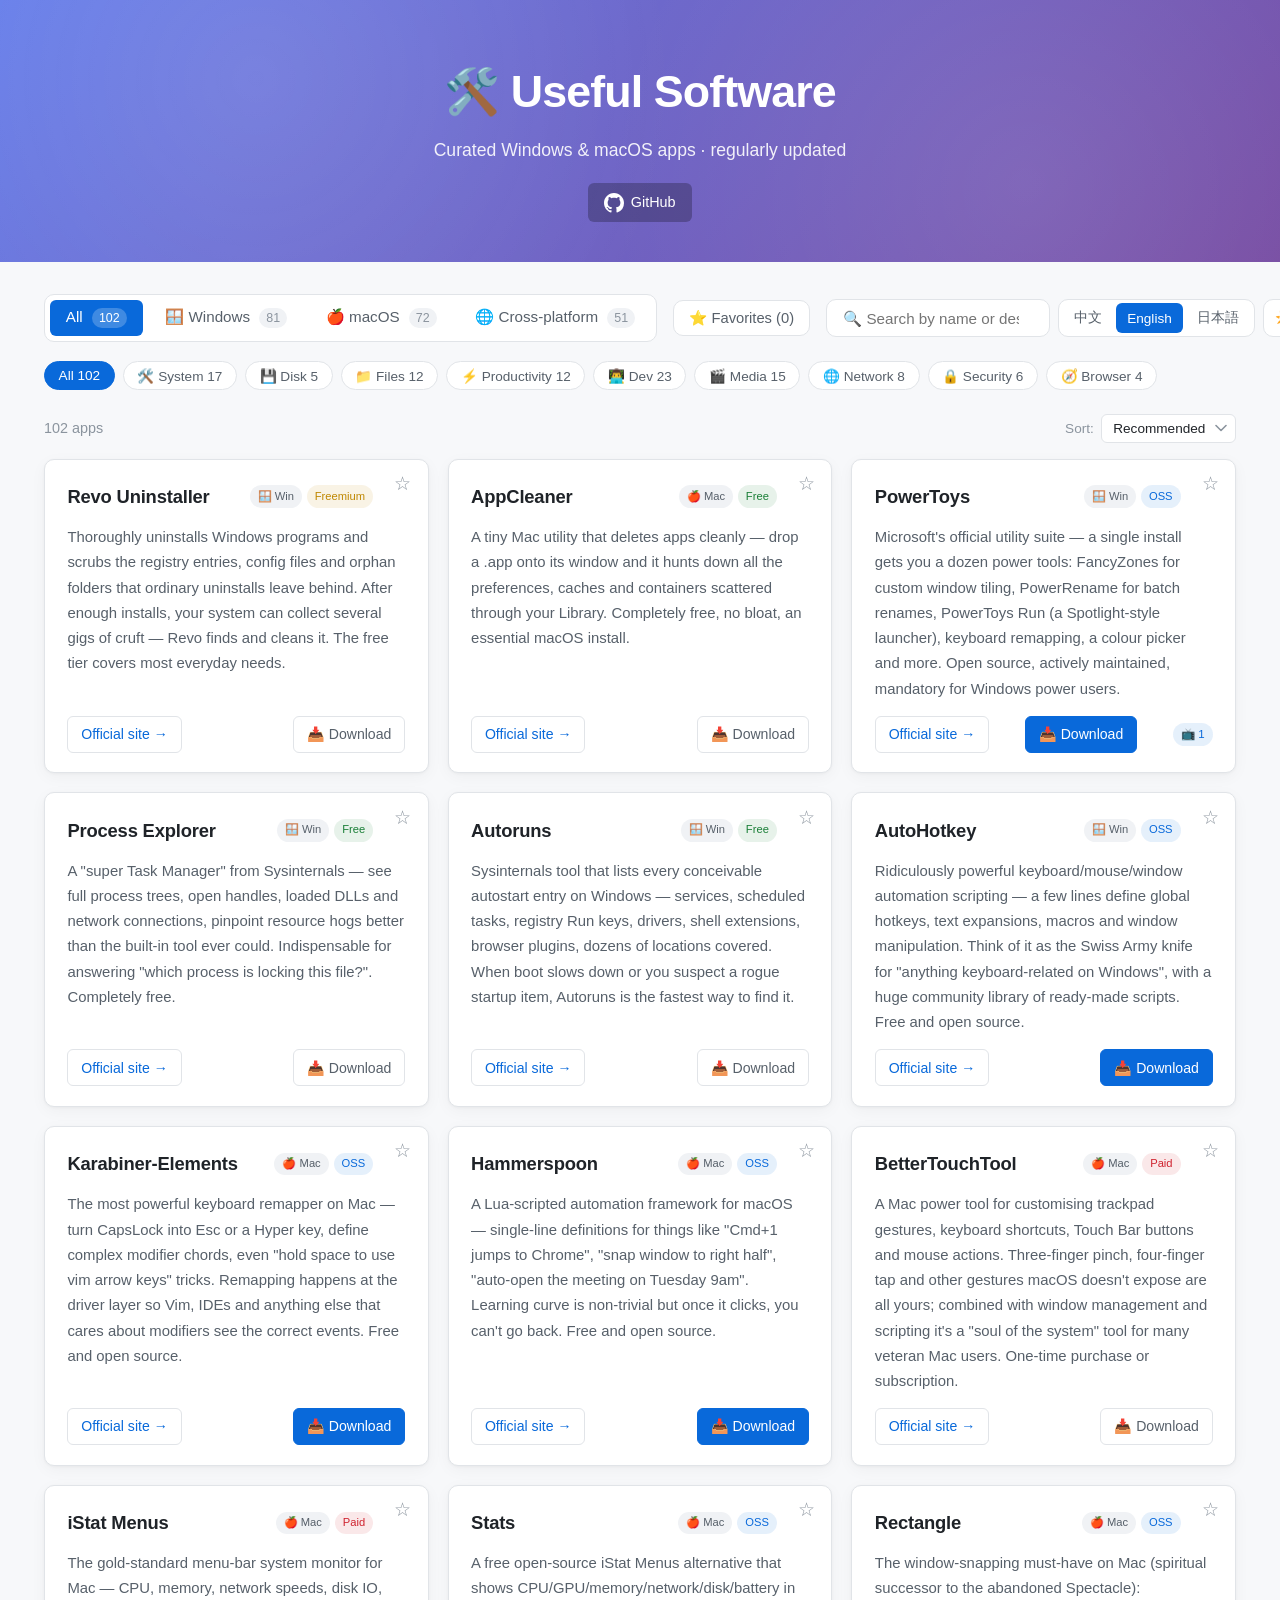
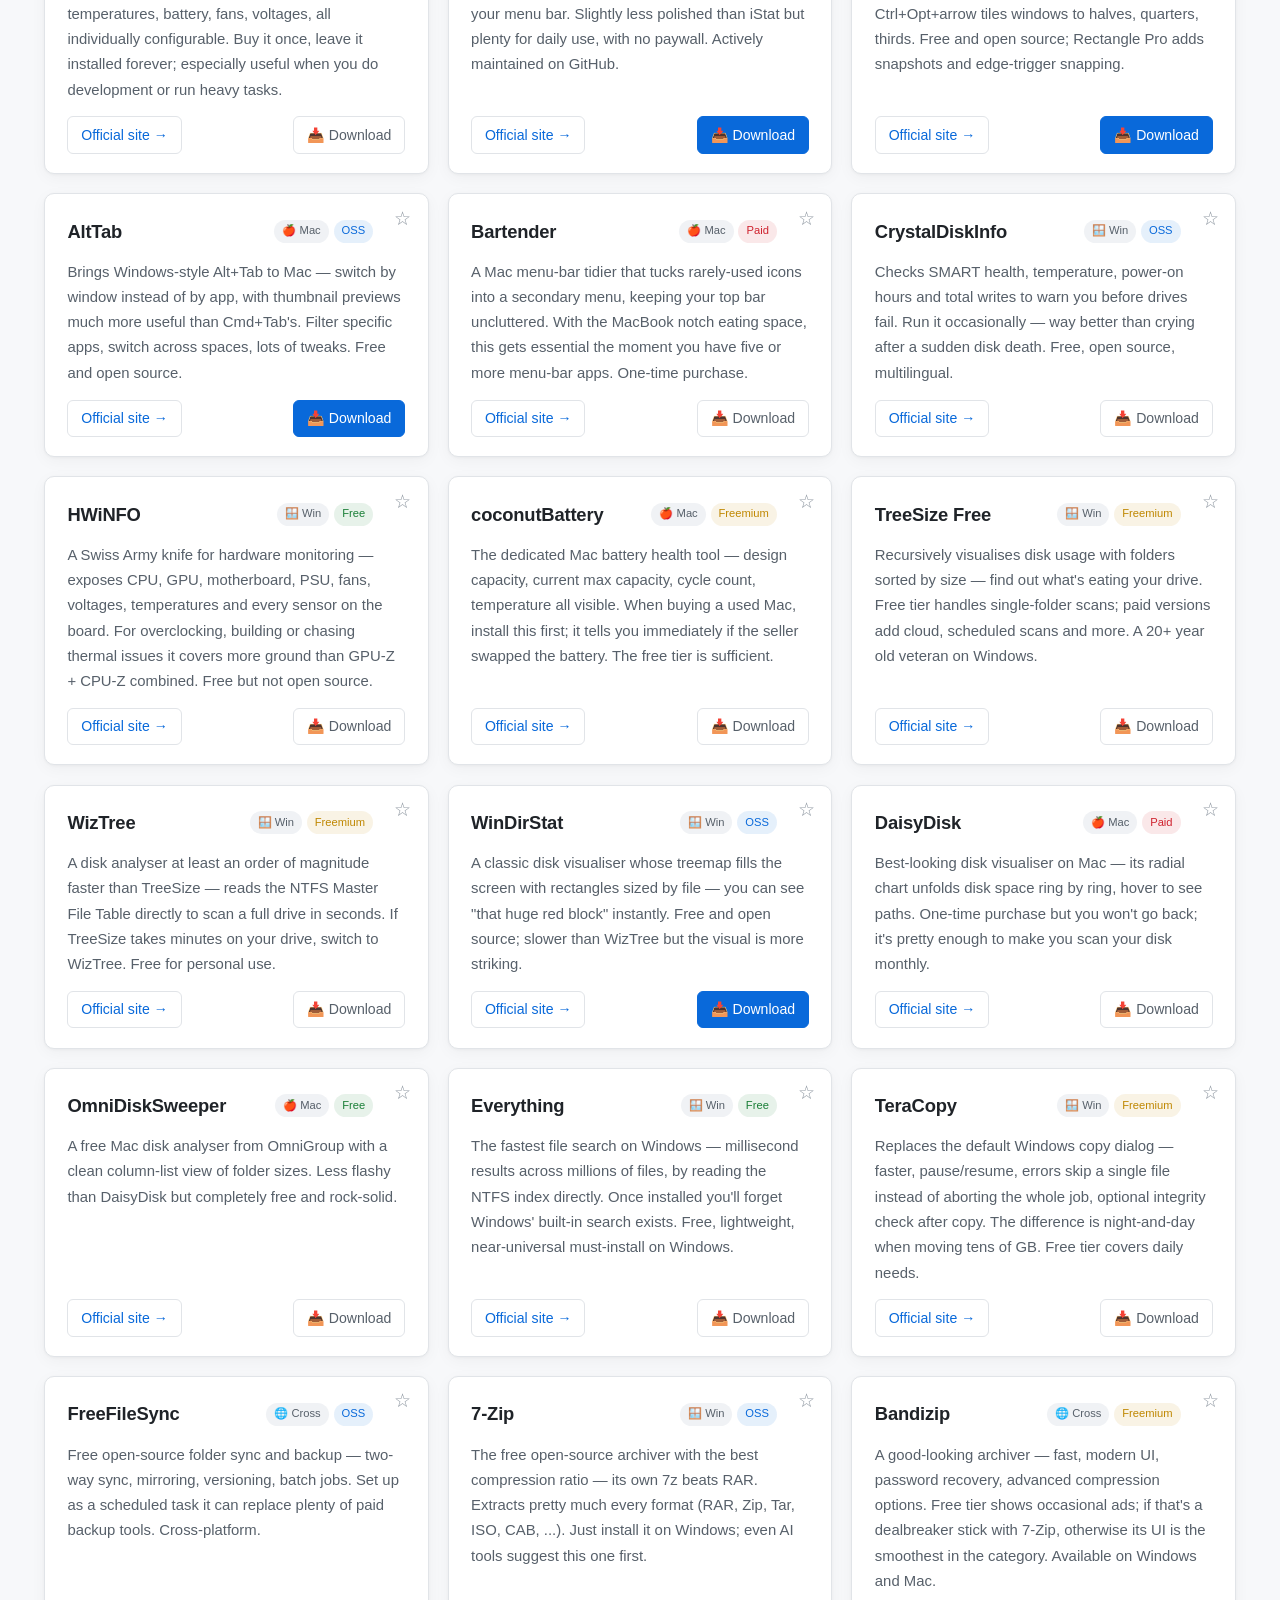
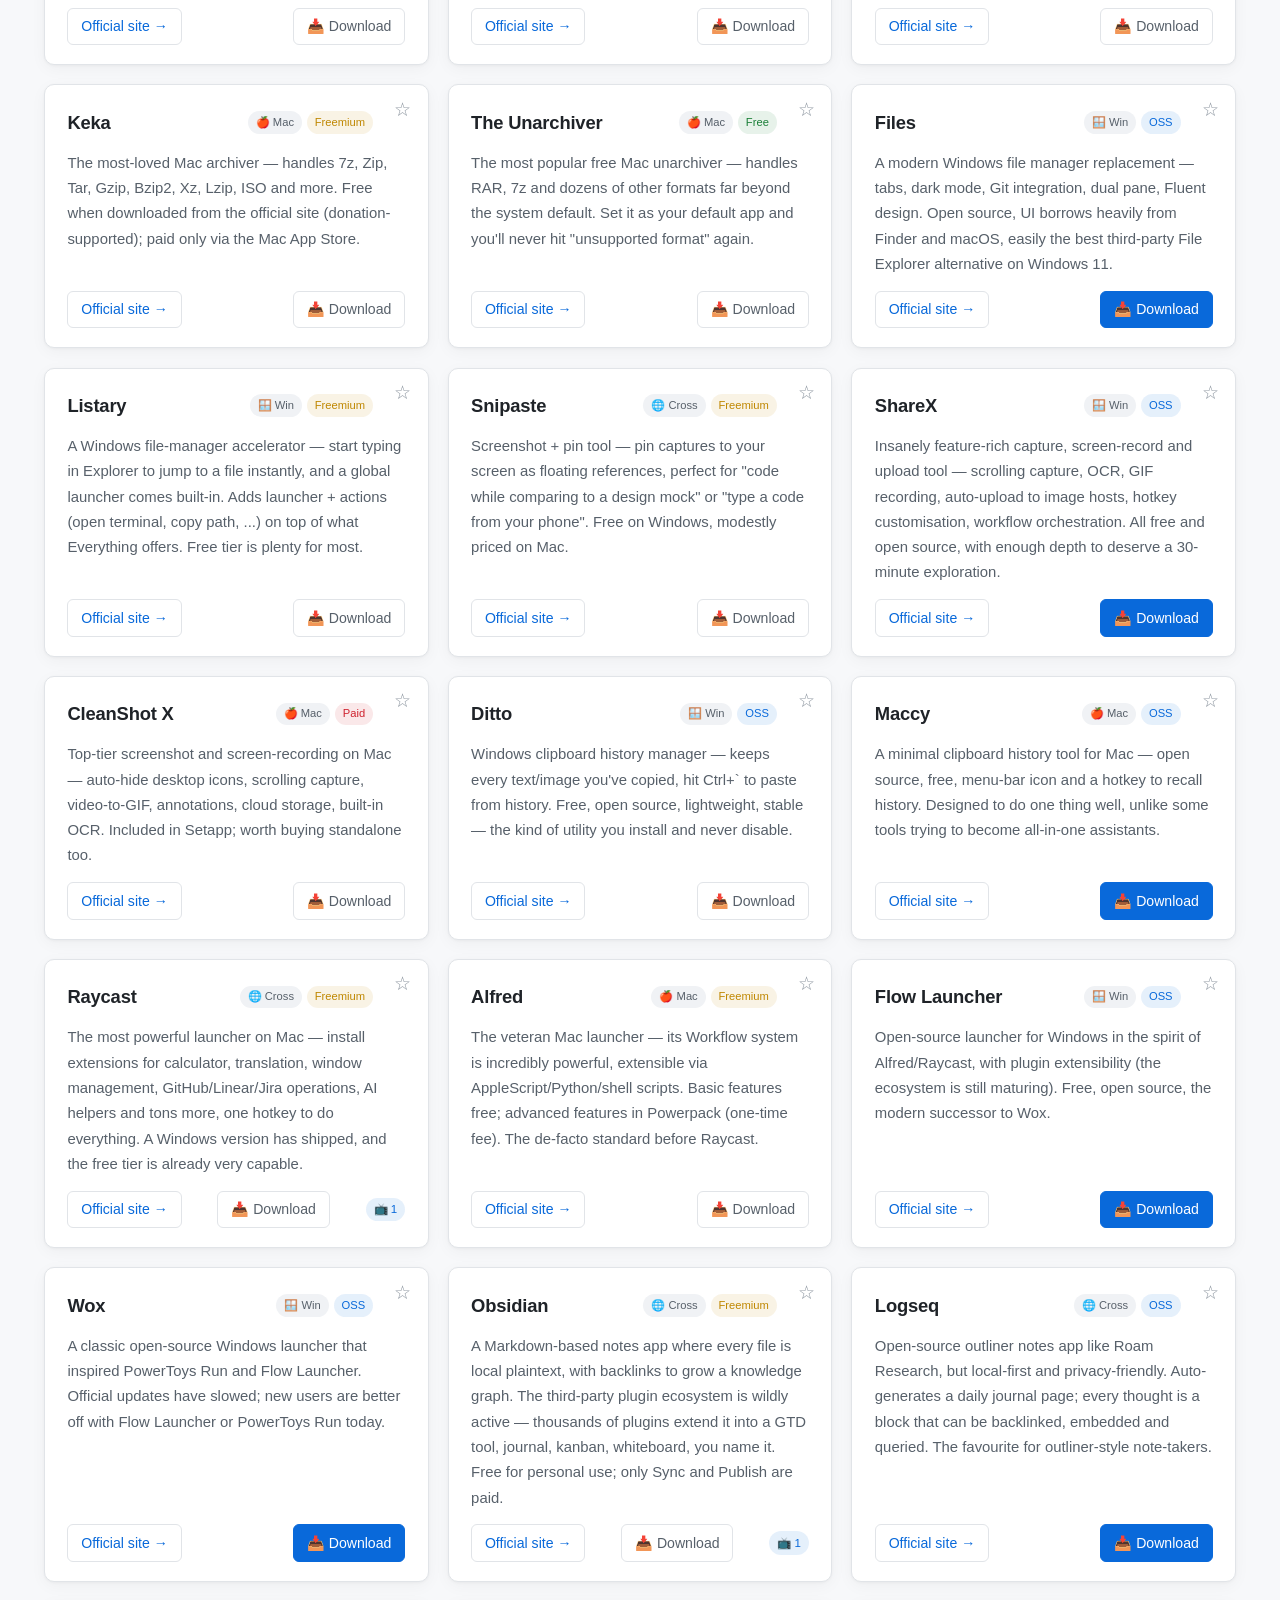
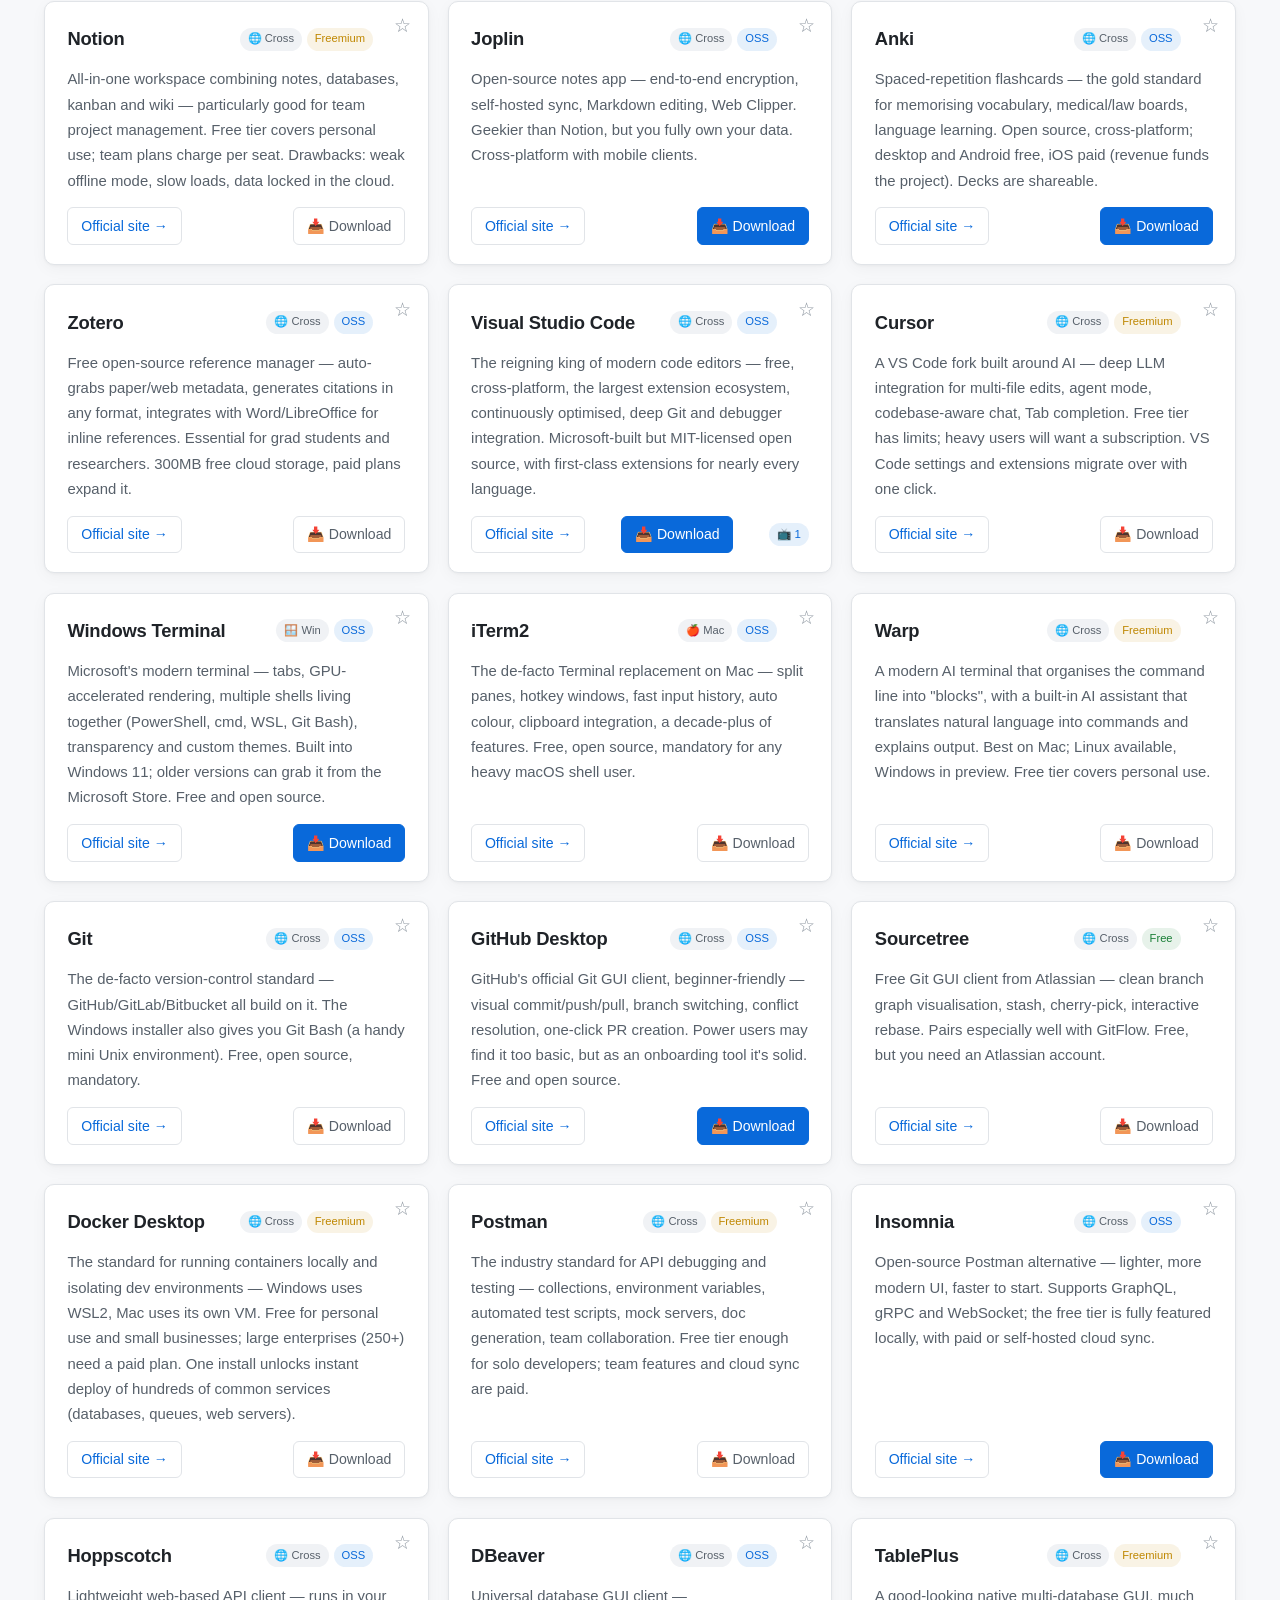
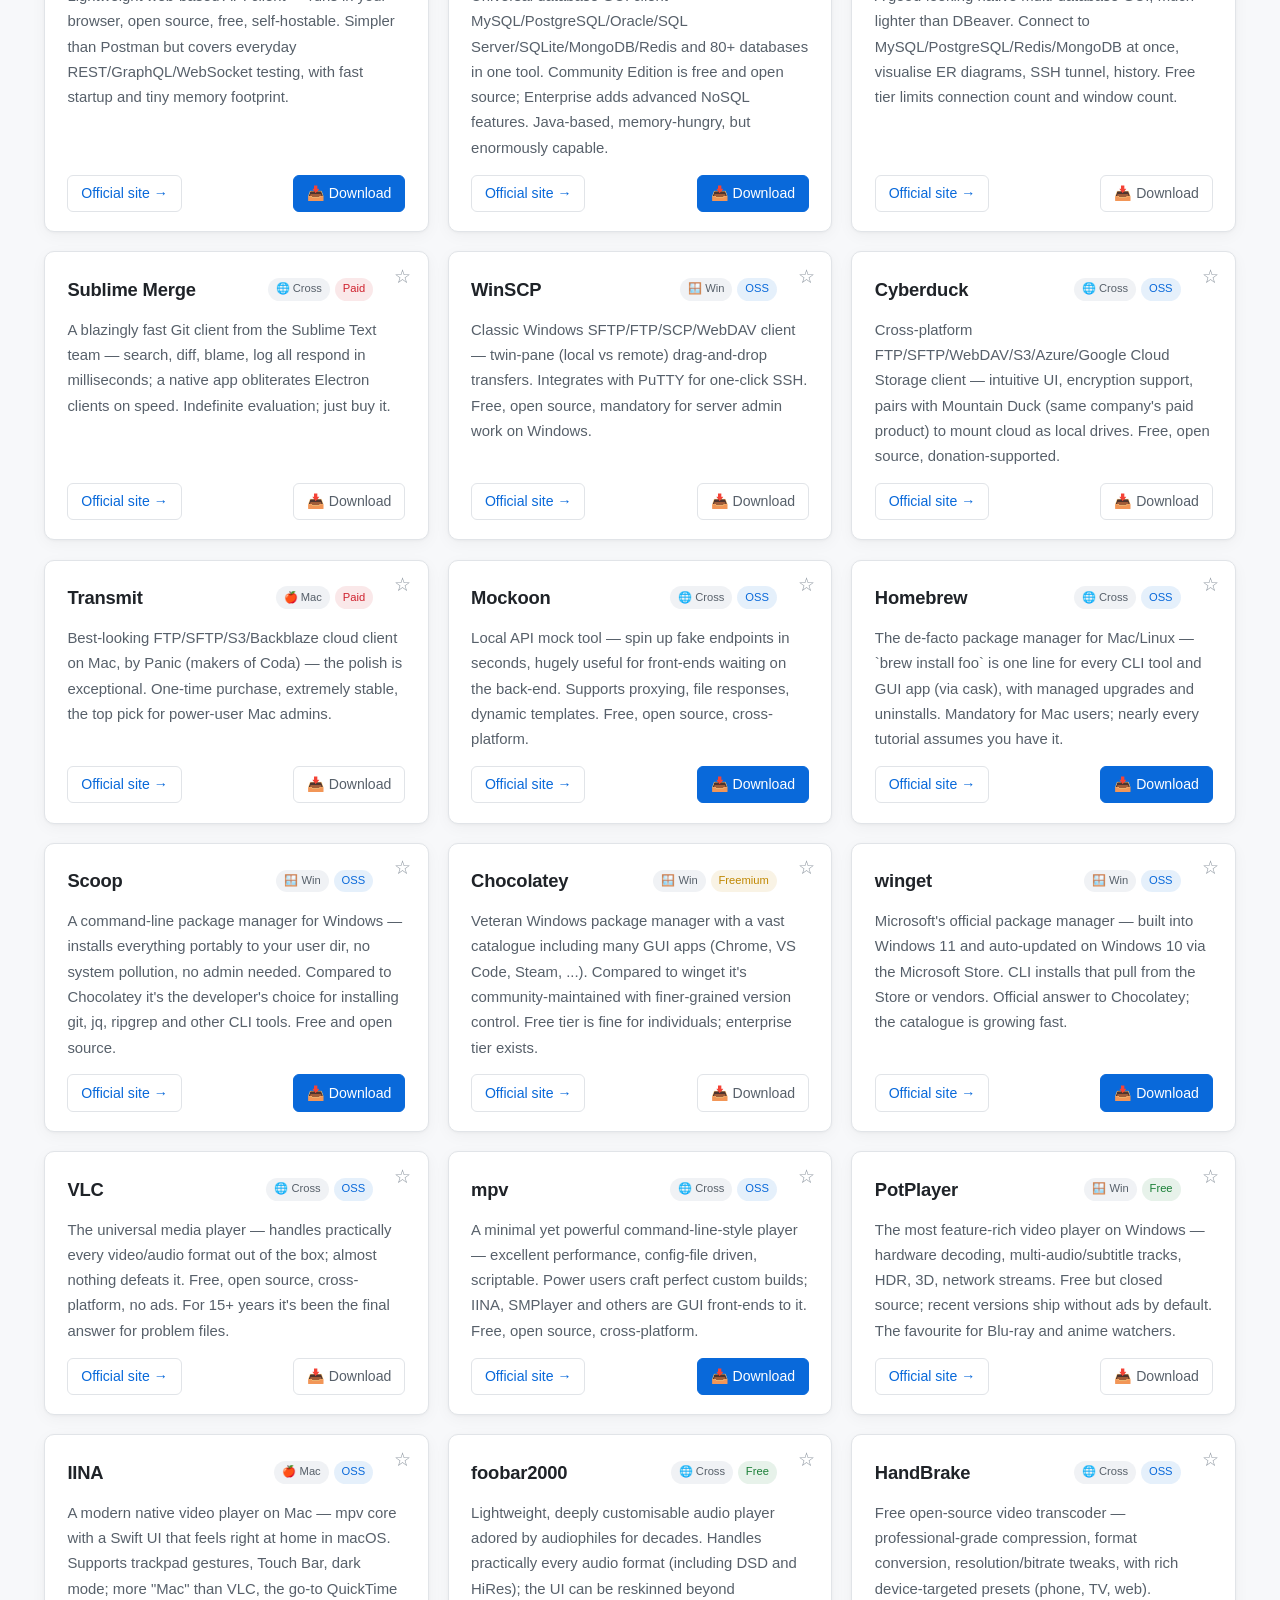
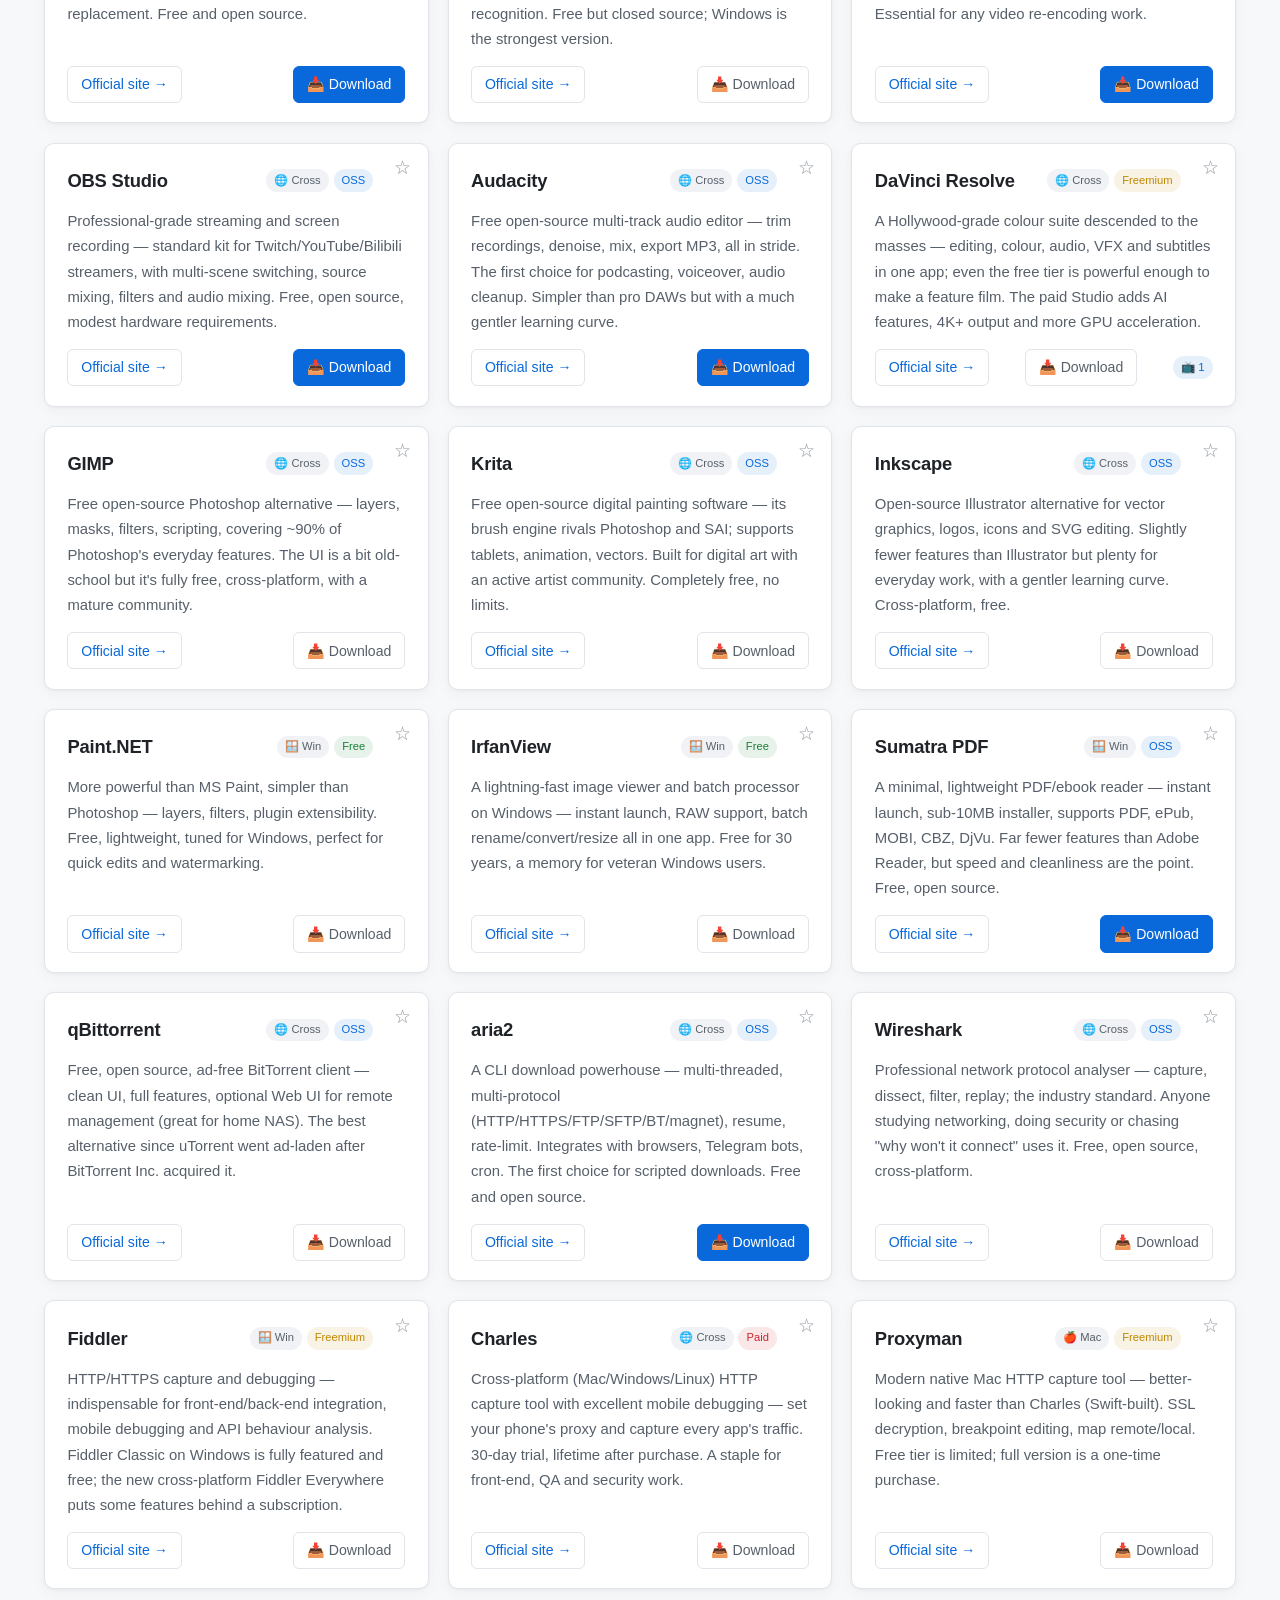
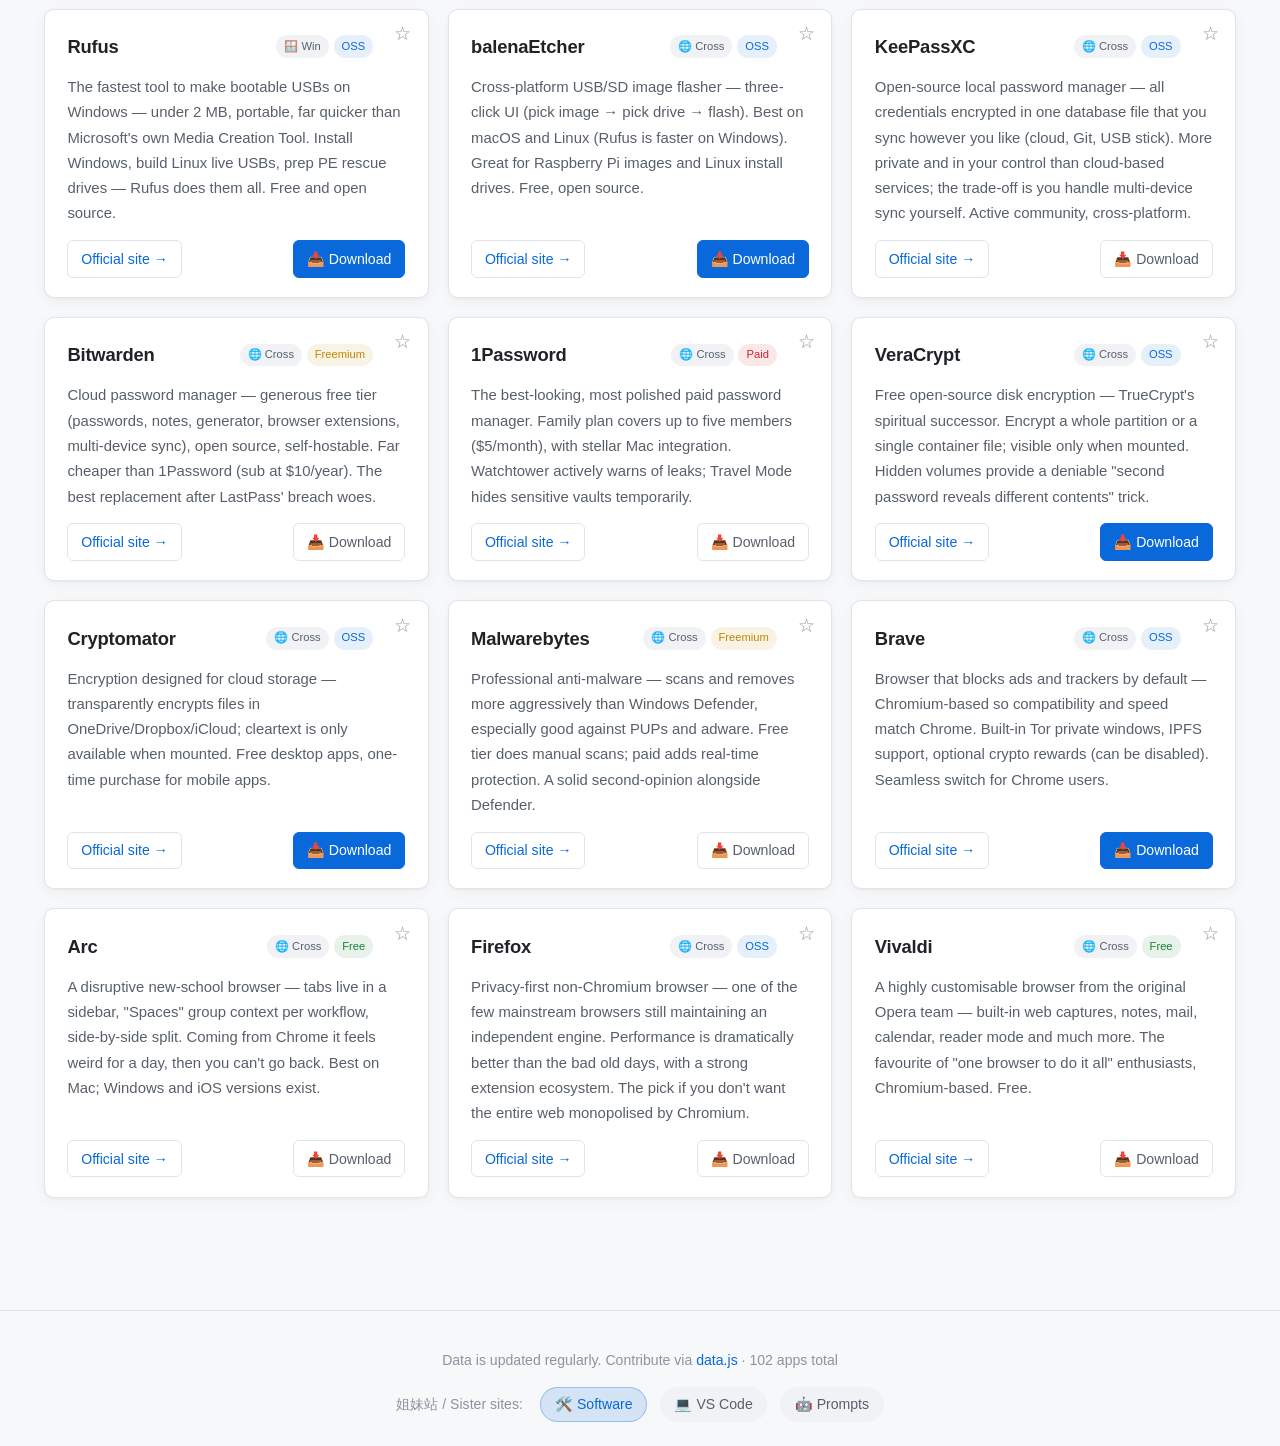
==== commit 953bade2: "Add sister-site footer linking to the catalog network Cross-links to all three catalogs (Software / " ====
--- a/index.html
+++ b/index.html
@@ -7,7 +7,7 @@
   <meta name="keywords" content="useful software, Windows software, macOS apps, free software, open source, 实用软件, 软件推荐, 精选软件">
   <meta name="author" content="HowCanLove">
   <meta name="theme-color" content="#667eea">
-  <link rel="canonical" href="https://howcanlove.github.io/useful-software/">
+  <link rel="canonical" href="https://512347.xyz/">
   <title>Useful Software · Curated Windows & macOS Apps · 100+ apps with auto-updated downloads</title>
   <link rel="stylesheet" href="style.css">
   <link rel="icon" href="data:image/svg+xml,<svg xmlns='http://www.w3.org/2000/svg' viewBox='0 0 100 100'><text y='.9em' font-size='90'>🛠️</text></svg>">
@@ -17,8 +17,8 @@
   <meta property="og:site_name" content="Useful Software">
   <meta property="og:title" content="Useful Software · 100+ curated Windows & macOS apps">
   <meta property="og:description" content="Curated list of useful Windows and macOS software, filterable by OS and category, with official sites and auto-updated direct downloads. 中文 / English / 日本語.">
-  <meta property="og:url" content="https://howcanlove.github.io/useful-software/">
-  <meta property="og:image" content="https://howcanlove.github.io/useful-software/og-image.png">
+  <meta property="og:url" content="https://512347.xyz/">
+  <meta property="og:image" content="https://512347.xyz/og-image.png">
   <meta property="og:image:width" content="1200">
   <meta property="og:image:height" content="630">
   <meta property="og:image:alt" content="Useful Software — curated apps for Windows and macOS">
@@ -30,7 +30,7 @@
   <meta name="twitter:card" content="summary_large_image">
   <meta name="twitter:title" content="Useful Software · 100+ curated Windows & macOS apps">
   <meta name="twitter:description" content="Curated list with auto-updated downloads for 38+ GitHub-hosted apps. Filter by OS and category. 中文 / English / 日本語.">
-  <meta name="twitter:image" content="https://howcanlove.github.io/useful-software/og-image.png">
+  <meta name="twitter:image" content="https://512347.xyz/og-image.png">
 
   <!-- JSON-LD structured data so Google understands what this page is -->
   <script type="application/ld+json">
@@ -38,12 +38,12 @@
     "@context": "https://schema.org",
     "@type": "WebSite",
     "name": "Useful Software",
-    "url": "https://howcanlove.github.io/useful-software/",
+    "url": "https://512347.xyz/",
     "description": "Curated list of useful Windows and macOS software with auto-updated direct downloads.",
     "inLanguage": ["en", "zh-CN", "ja"],
     "potentialAction": {
       "@type": "SearchAction",
-      "target": "https://howcanlove.github.io/useful-software/?q={search_term_string}",
+      "target": "https://512347.xyz/?q={search_term_string}",
       "query-input": "required name=search_term_string"
     }
   }
@@ -110,6 +110,12 @@
   <footer class="site-footer">
     <p id="footerText"></p>
     <span hidden id="totalCount">0</span>
+    <div class="sister-sites">
+      <span class="sister-label">姐妹站 / Sister sites:</span>
+      <a href="https://512347.xyz/" class="current">🛠️ Software</a>
+      <a href="https://vscode.512347.xyz/">💻 VS Code</a>
+      <a href="https://prompts.512347.xyz/">🤖 Prompts</a>
+    </div>
   </footer>
 
   <!-- 详情弹窗 -->
--- a/style.css
+++ b/style.css
@@ -824,3 +824,42 @@
   .lang-switch { order: 0; }
   .lang-btn { padding: 0.3rem 0.55rem; font-size: 0.8rem; }
 }
+
+
+/* ========== sister sites footer (cross-link to other catalogs) ========== */
+.sister-sites {
+  margin-top: 1rem;
+  display: flex;
+  justify-content: center;
+  align-items: center;
+  flex-wrap: wrap;
+  gap: 0.5rem 0.8rem;
+  font-size: 0.88rem;
+}
+.sister-label {
+  color: var(--text-3);
+  margin-right: 0.3rem;
+}
+.sister-sites a {
+  display: inline-flex;
+  align-items: center;
+  gap: 0.3rem;
+  padding: 0.32rem 0.85rem;
+  border-radius: 999px;
+  background: var(--surface-2);
+  color: var(--text-2);
+  text-decoration: none;
+  transition: all var(--transition);
+  border: 1px solid transparent;
+}
+.sister-sites a:hover {
+  background: var(--primary);
+  color: white;
+}
+.sister-sites a.current {
+  background: color-mix(in srgb, var(--primary) 14%, transparent);
+  color: var(--primary);
+  font-weight: 500;
+  border-color: color-mix(in srgb, var(--primary) 30%, transparent);
+  pointer-events: none;
+}
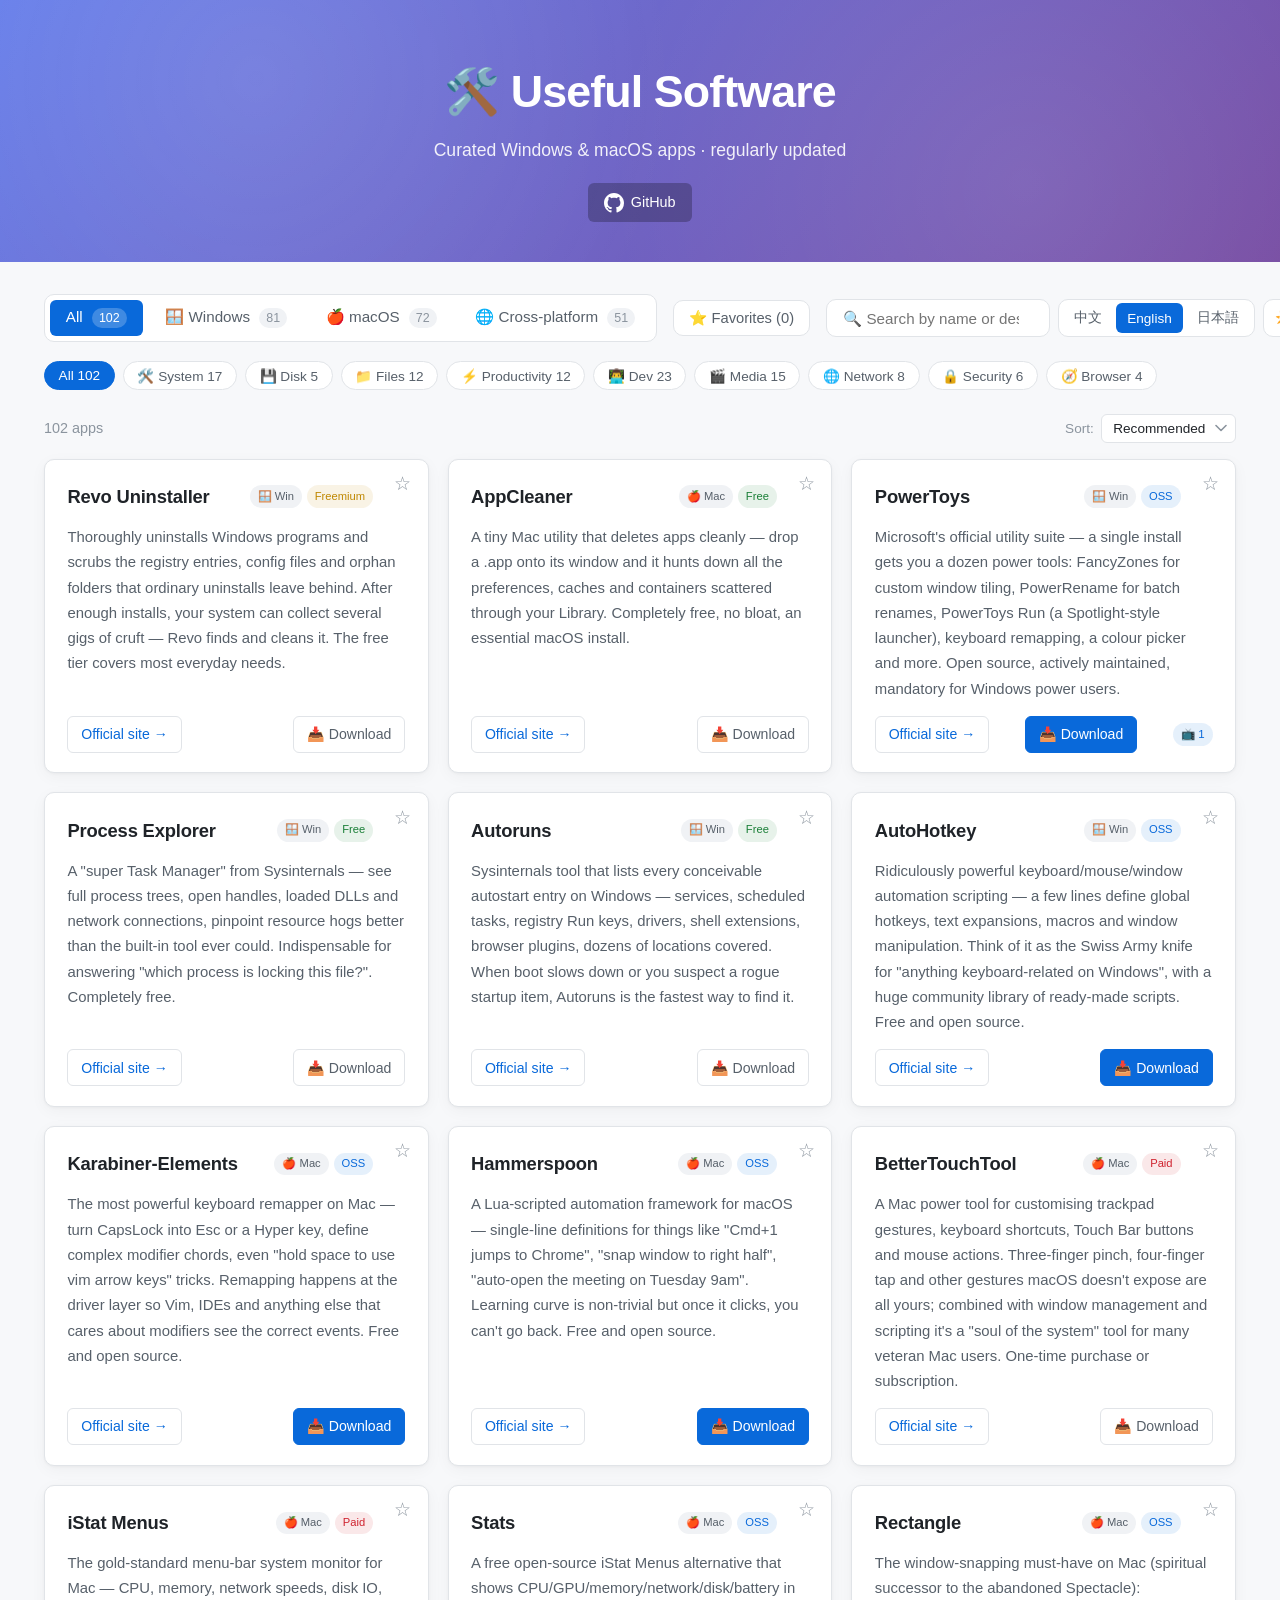
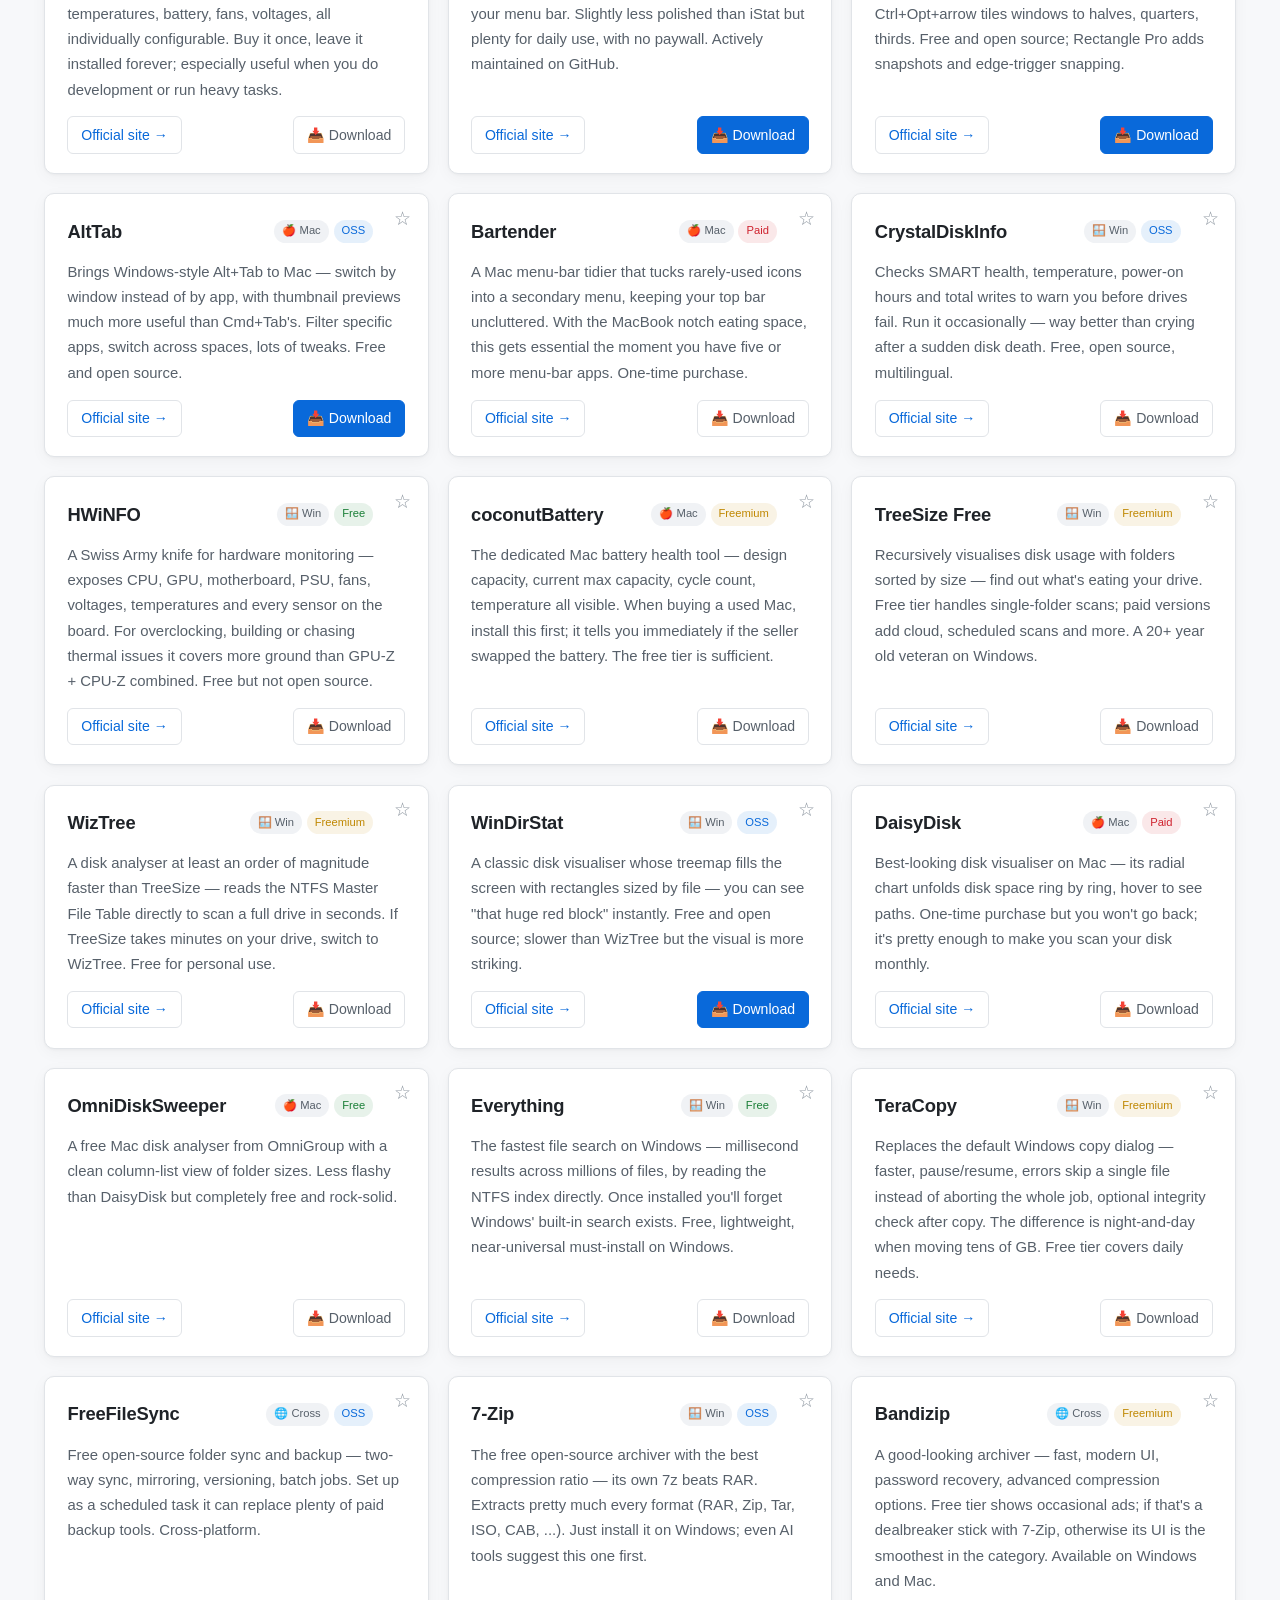
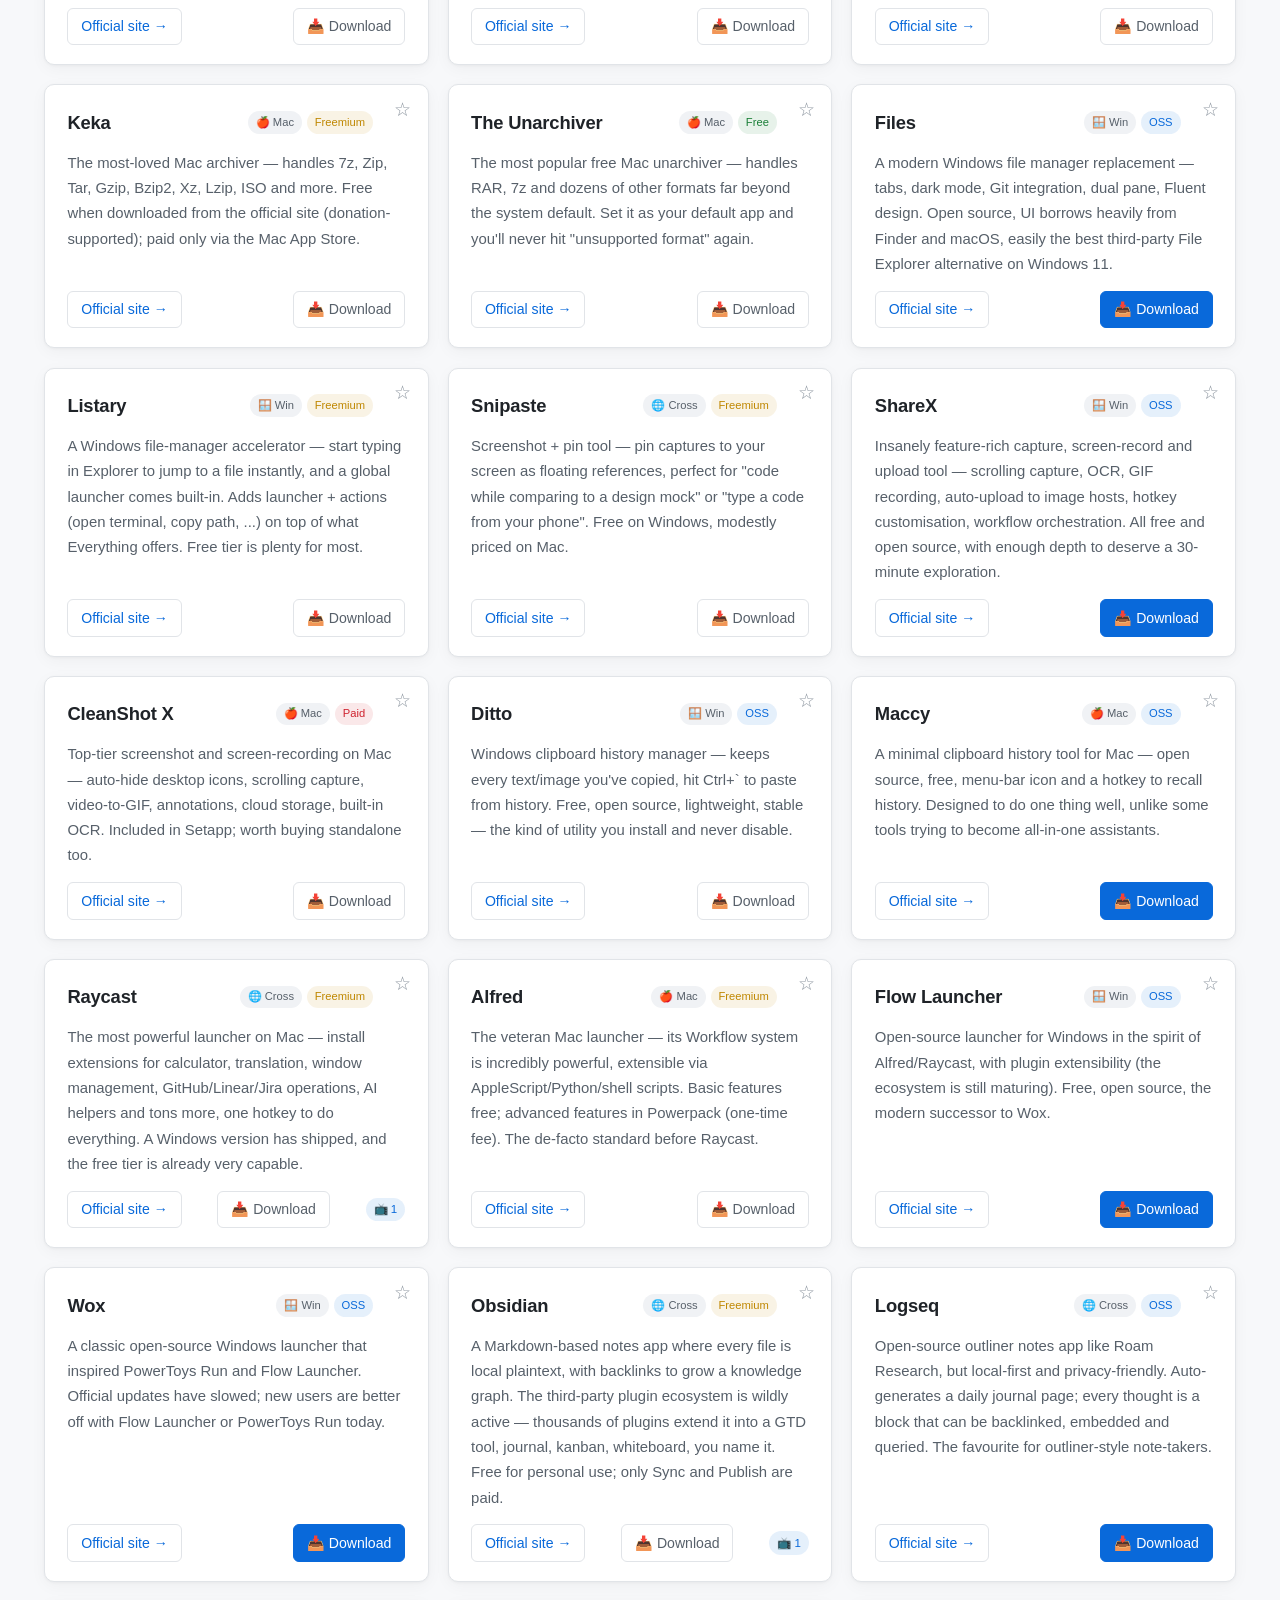
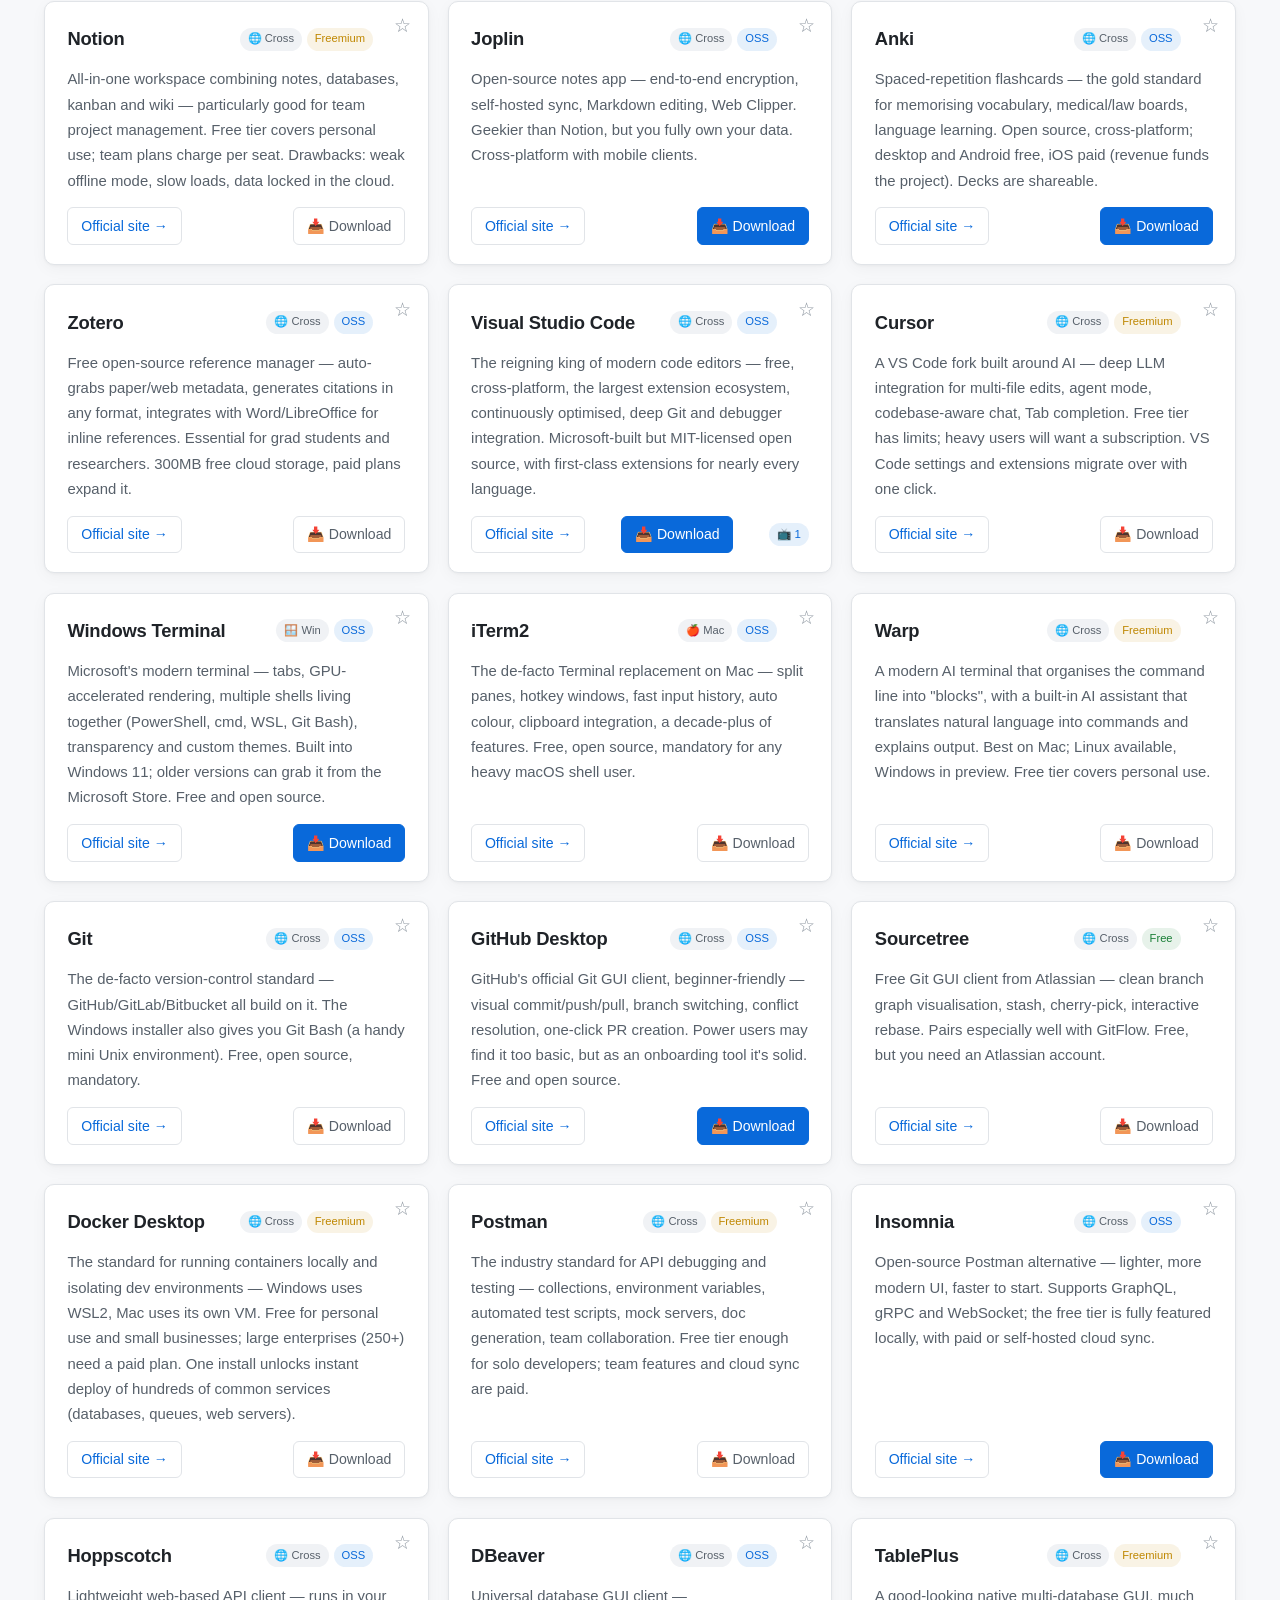
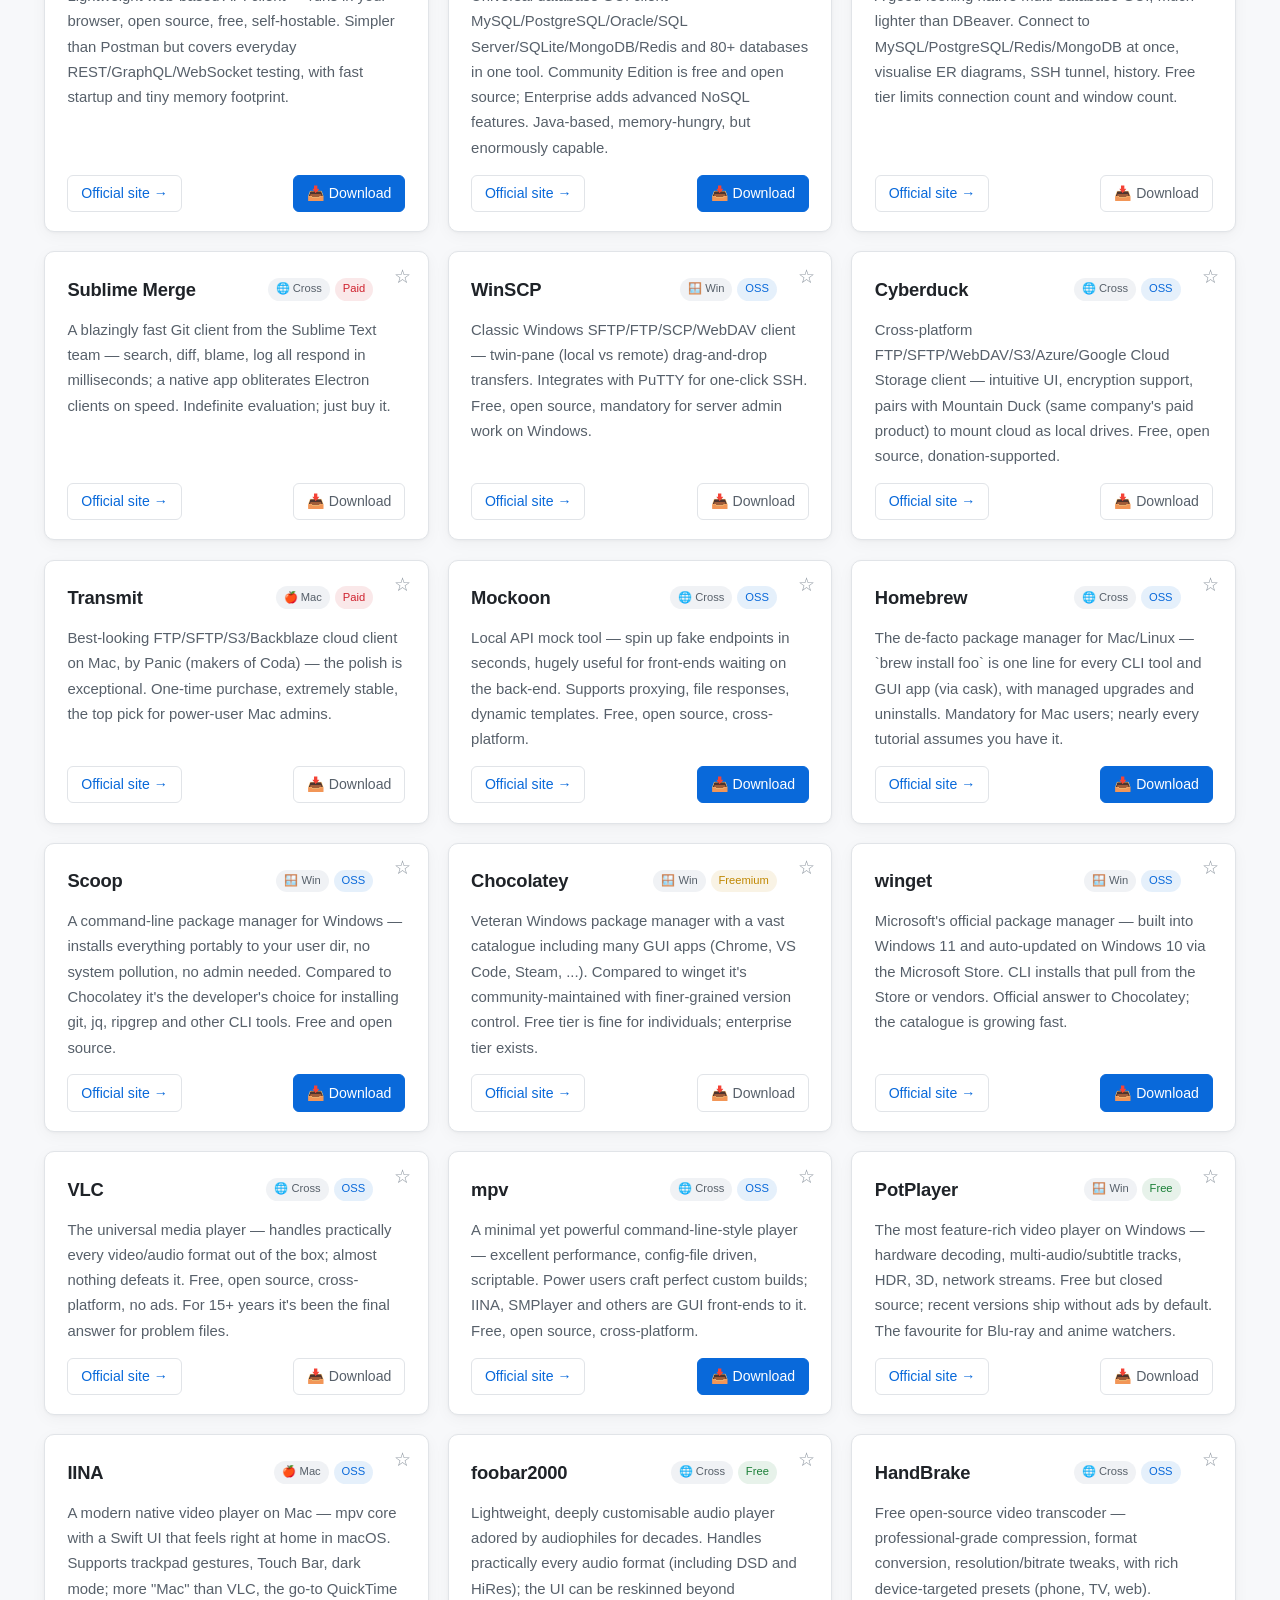
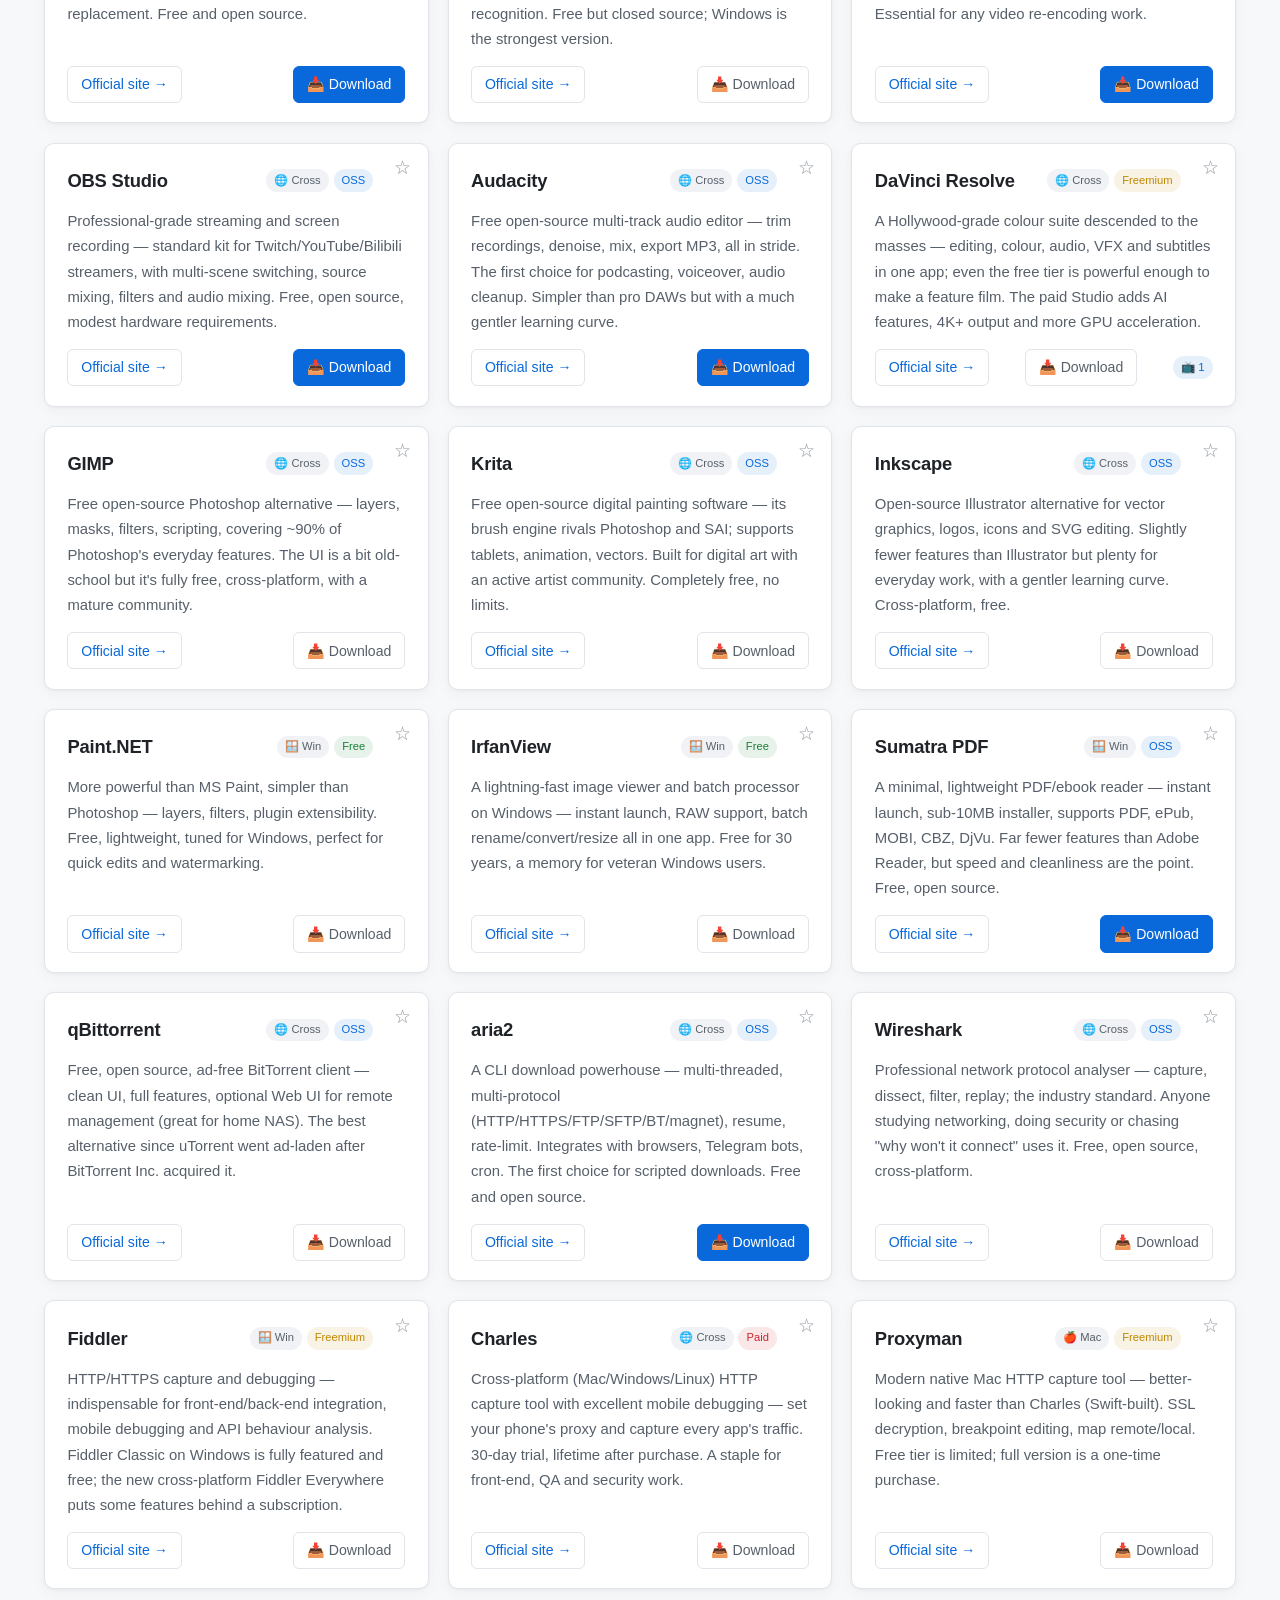
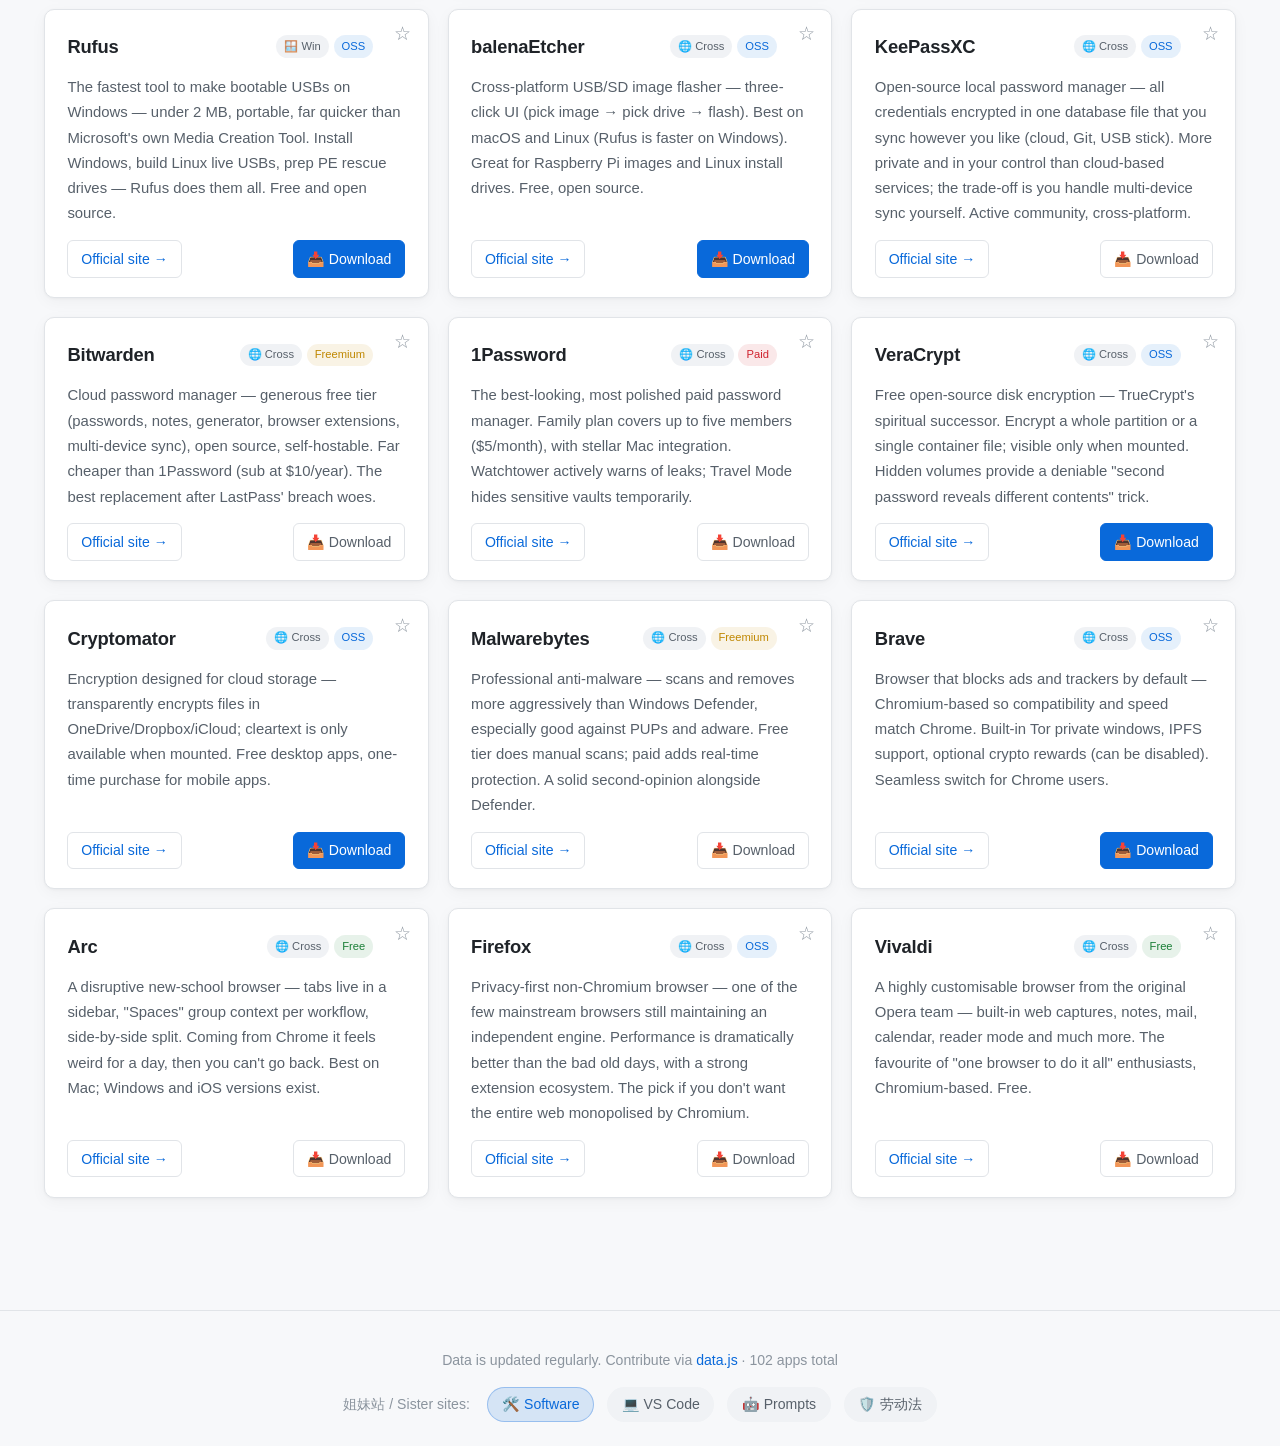
==== commit 5f0f710d: "Extend sister-site footer to include the new useful-labor site" ====
--- a/index.html
+++ b/index.html
@@ -115,6 +115,7 @@
       <a href="https://512347.xyz/" class="current">🛠️ Software</a>
       <a href="https://vscode.512347.xyz/">💻 VS Code</a>
       <a href="https://prompts.512347.xyz/">🤖 Prompts</a>
+      <a href="https://labor.512347.xyz/">🛡️ 劳动法</a>
     </div>
   </footer>
 
--- a/style.css
+++ b/style.css
@@ -863,3 +863,32 @@
   border-color: color-mix(in srgb, var(--primary) 30%, transparent);
   pointer-events: none;
 }
+
+
+/* ========== modal scroll artifact fixes ========== */
+/* 1. 提前预留滚动条宽度，避免出现/消失时整个 modal 内容跳动 */
+.modal-content {
+  scrollbar-gutter: stable;
+  /* 让 modal-content 自成 paint 层，scroll 时不影响外面的 backdrop-filter */
+  contain: layout paint;
+}
+
+/* 2. 屏蔽鼠标点击产生的 focus outline（这就是"中间那条白色描边"的来源——
+   当 close / fav 按钮被点中再失焦时，旧版本浏览器会留下短暂的 outline）
+   但保留键盘 tab 的 focus-visible 让无障碍导航仍可见 */
+.modal :focus { outline: none; }
+.modal :focus-visible {
+  outline: 2px solid var(--primary);
+  outline-offset: 2px;
+}
+
+/* 3. 自定义 webkit 滚动条样式，避免亮色滚动条在暗色模态里突兀 */
+.modal-content::-webkit-scrollbar { width: 8px; }
+.modal-content::-webkit-scrollbar-track { background: transparent; }
+.modal-content::-webkit-scrollbar-thumb {
+  background: color-mix(in srgb, var(--text-3) 40%, transparent);
+  border-radius: 4px;
+}
+.modal-content::-webkit-scrollbar-thumb:hover {
+  background: color-mix(in srgb, var(--text-3) 70%, transparent);
+}
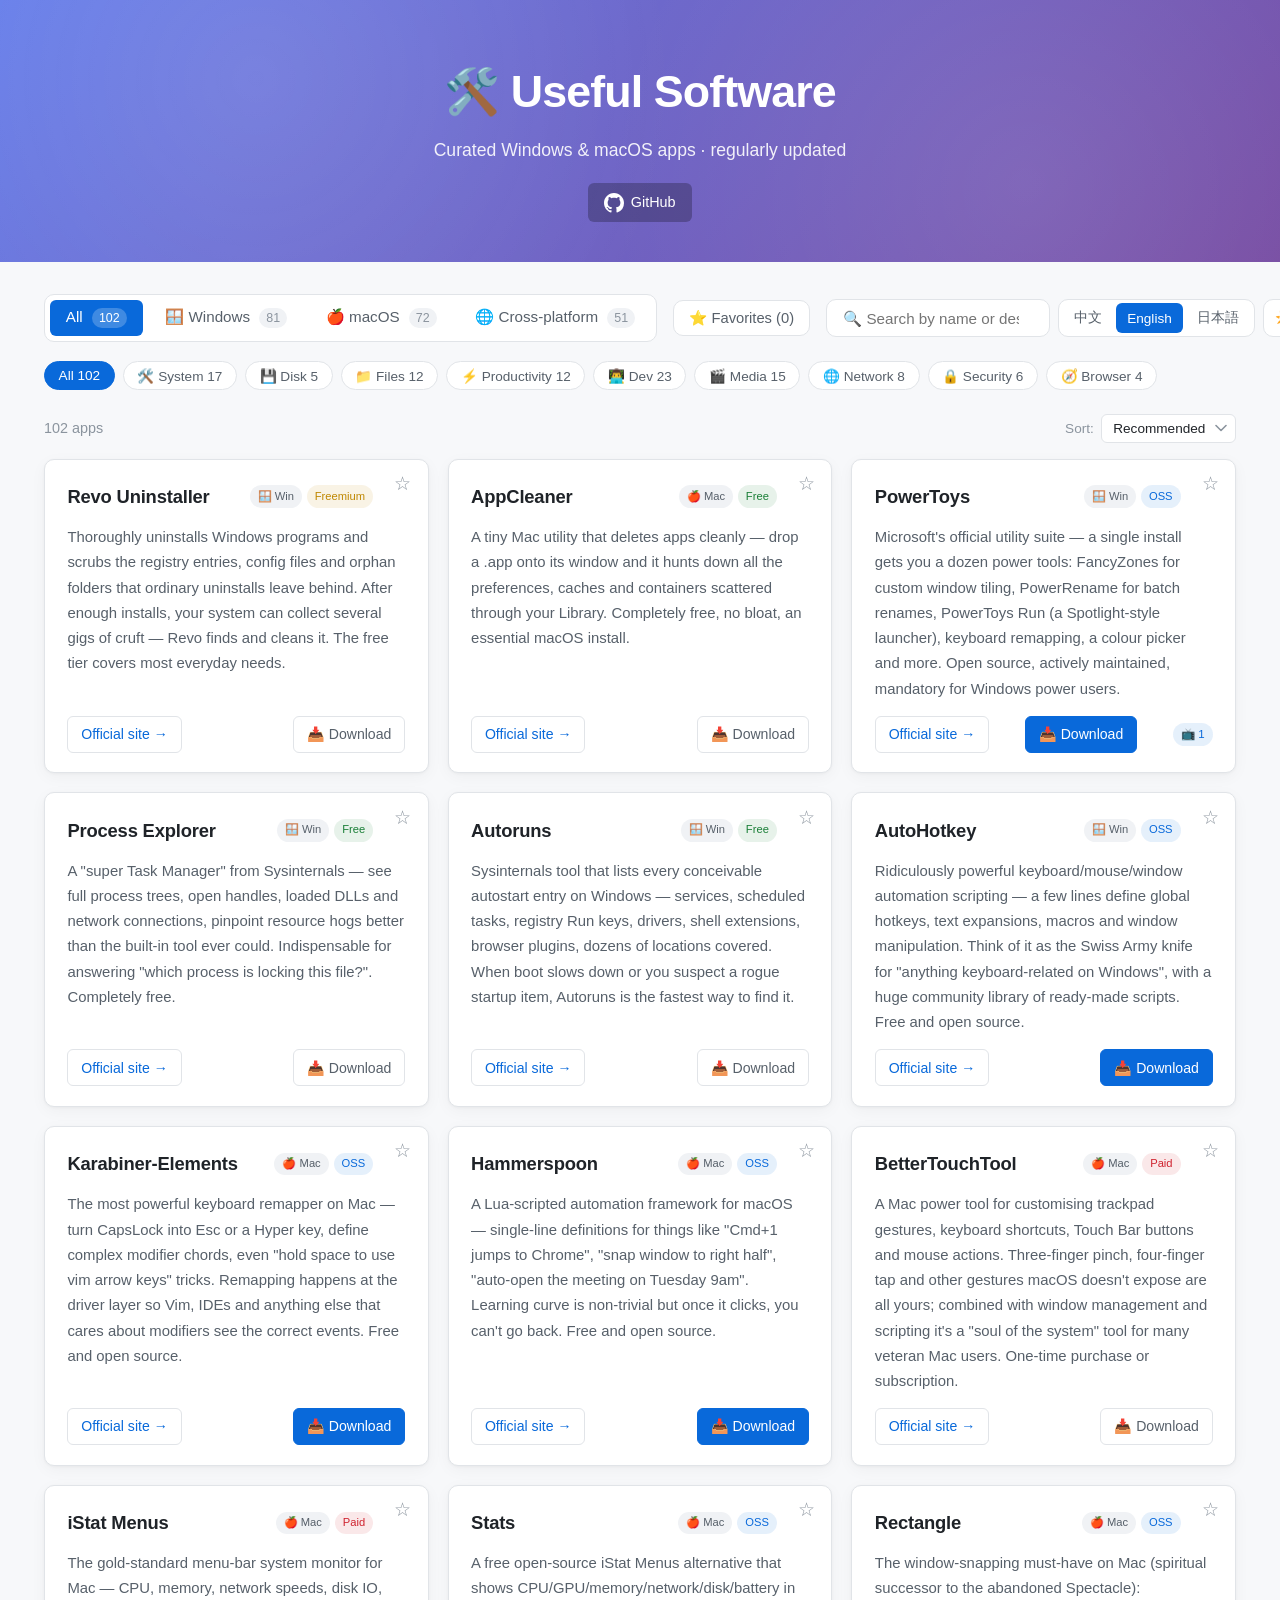
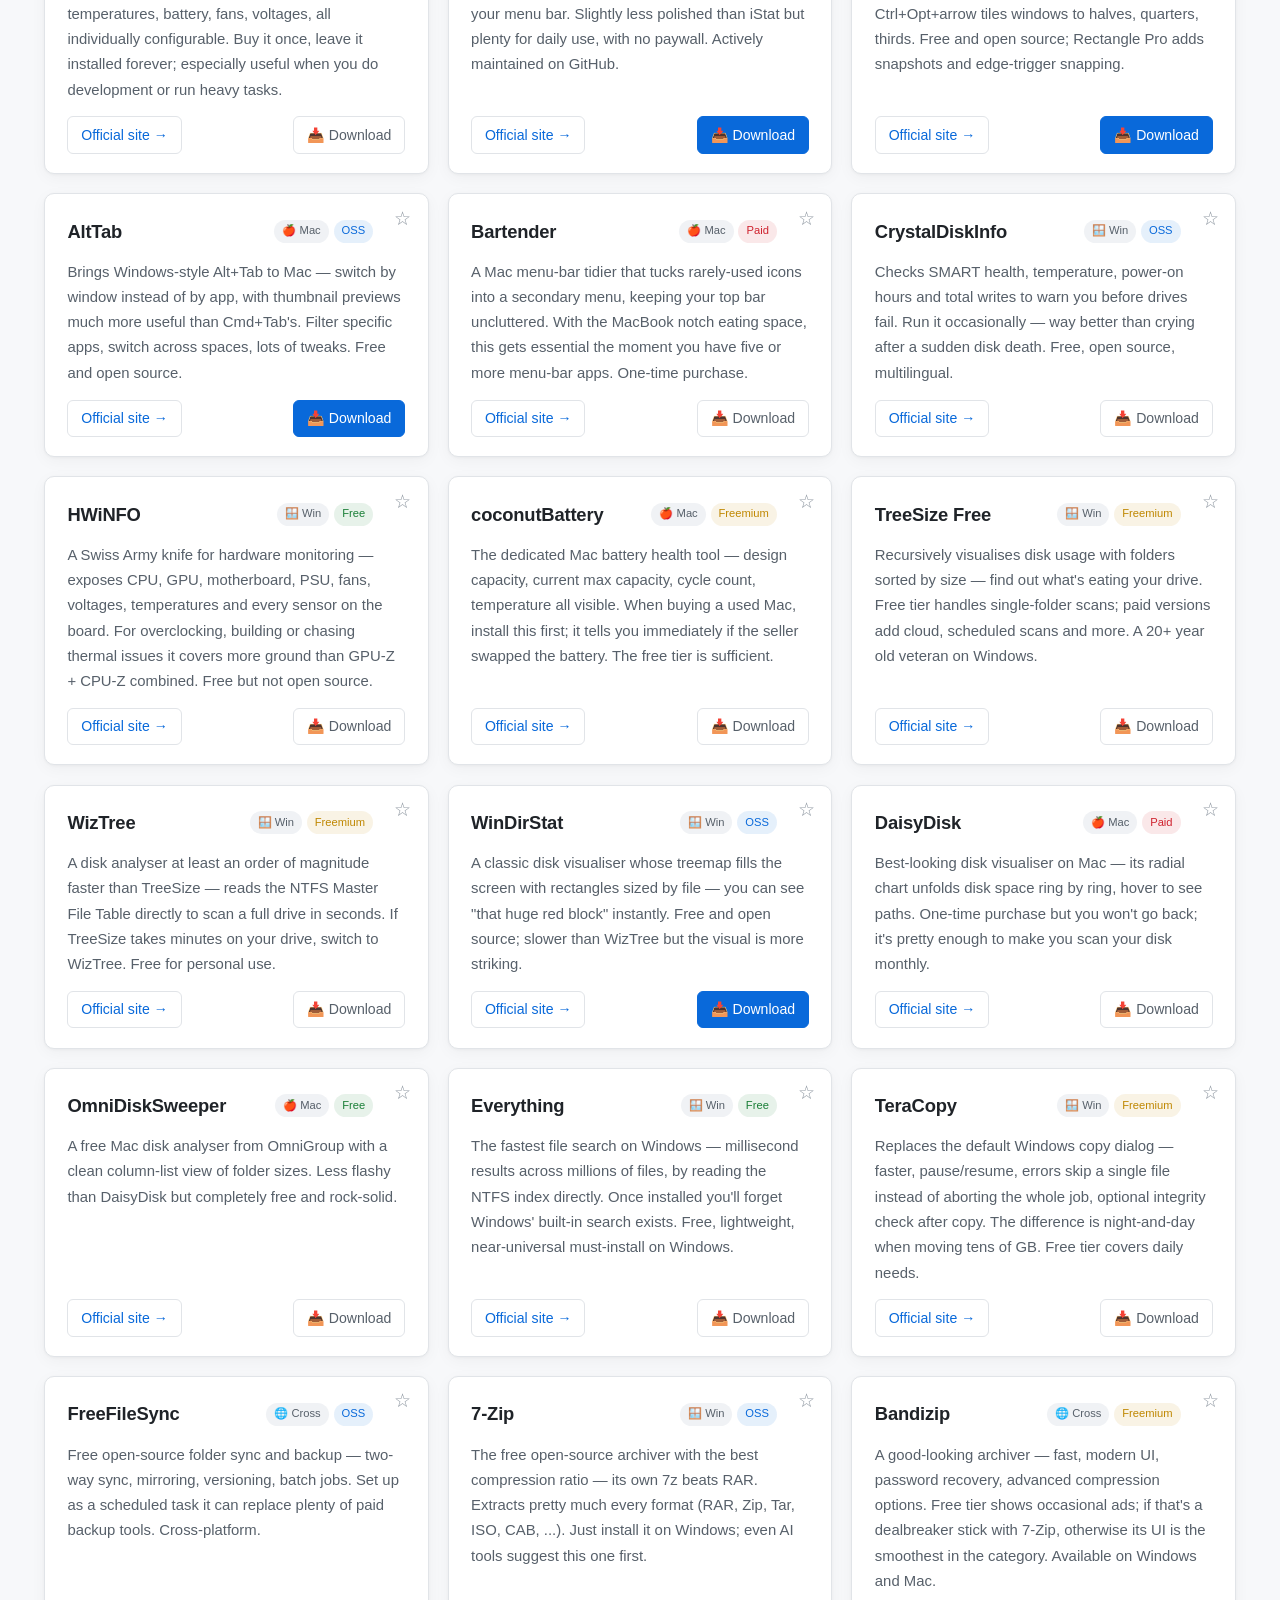
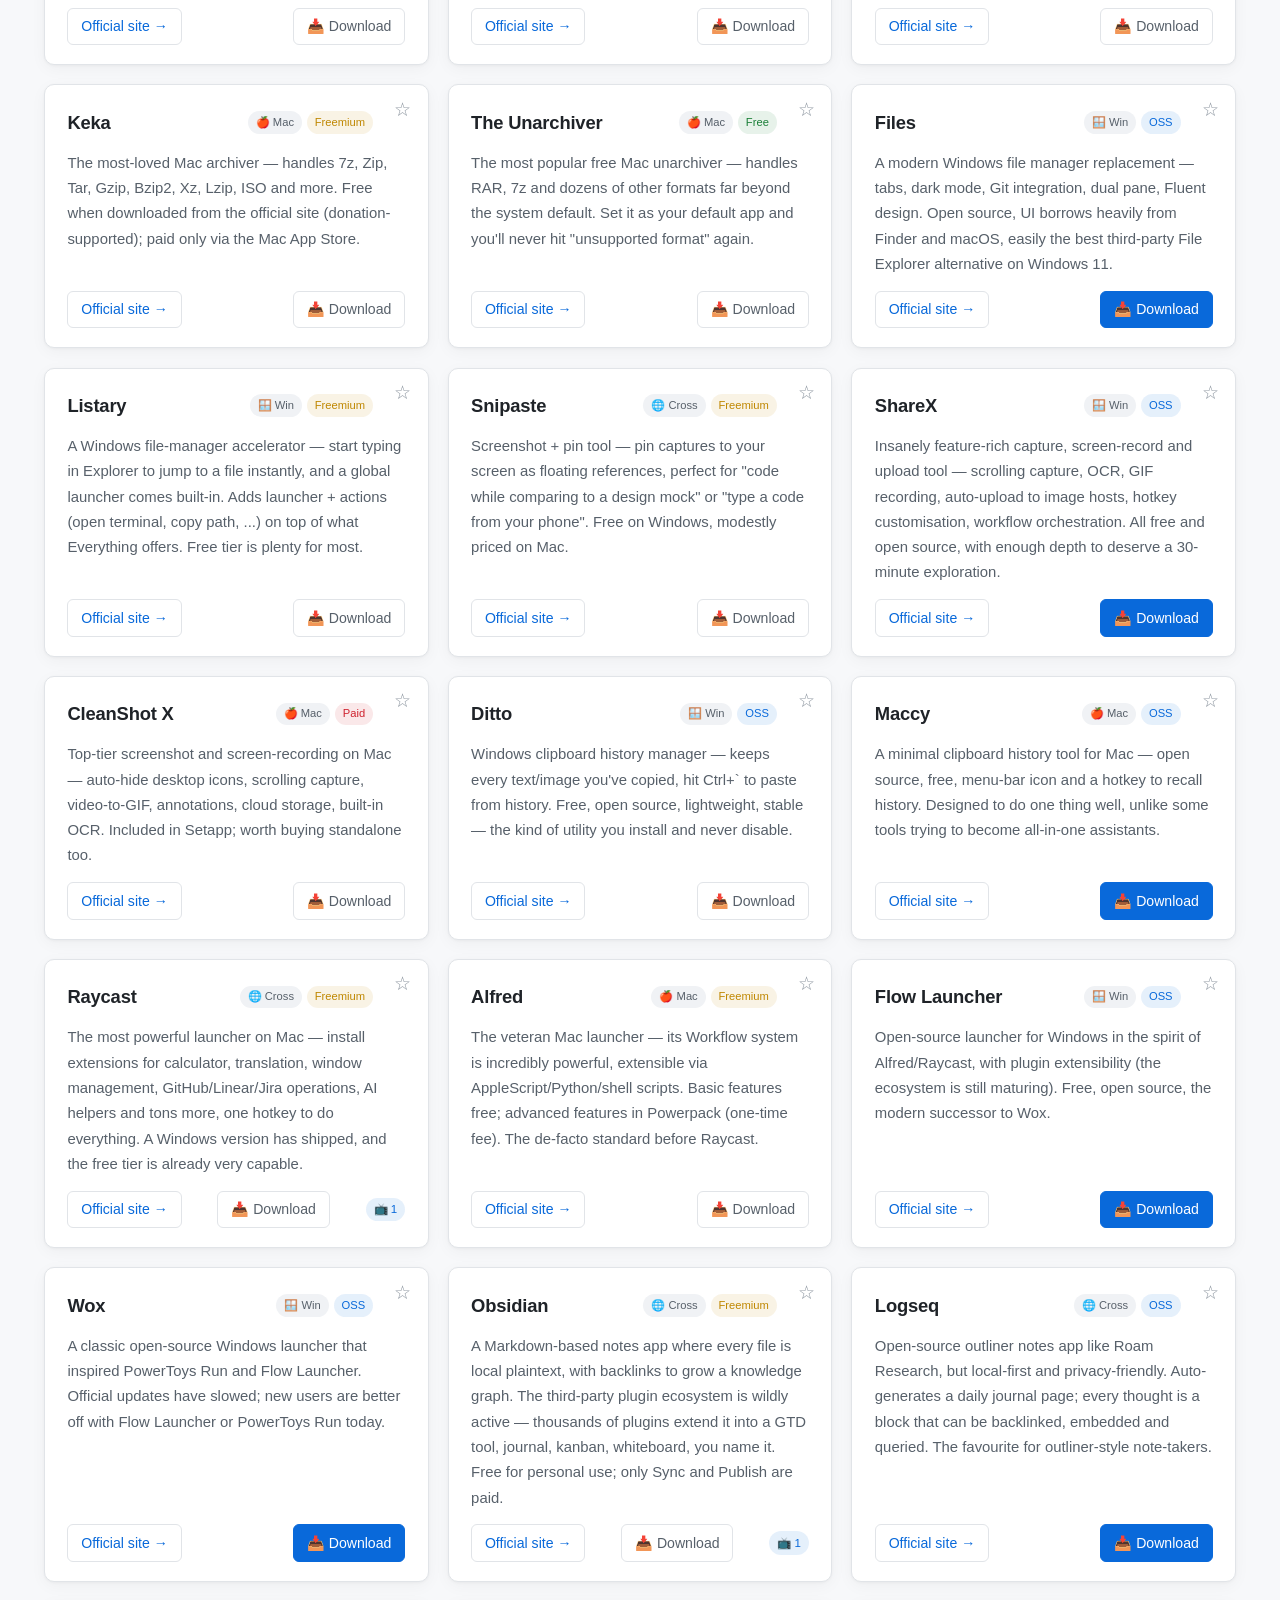
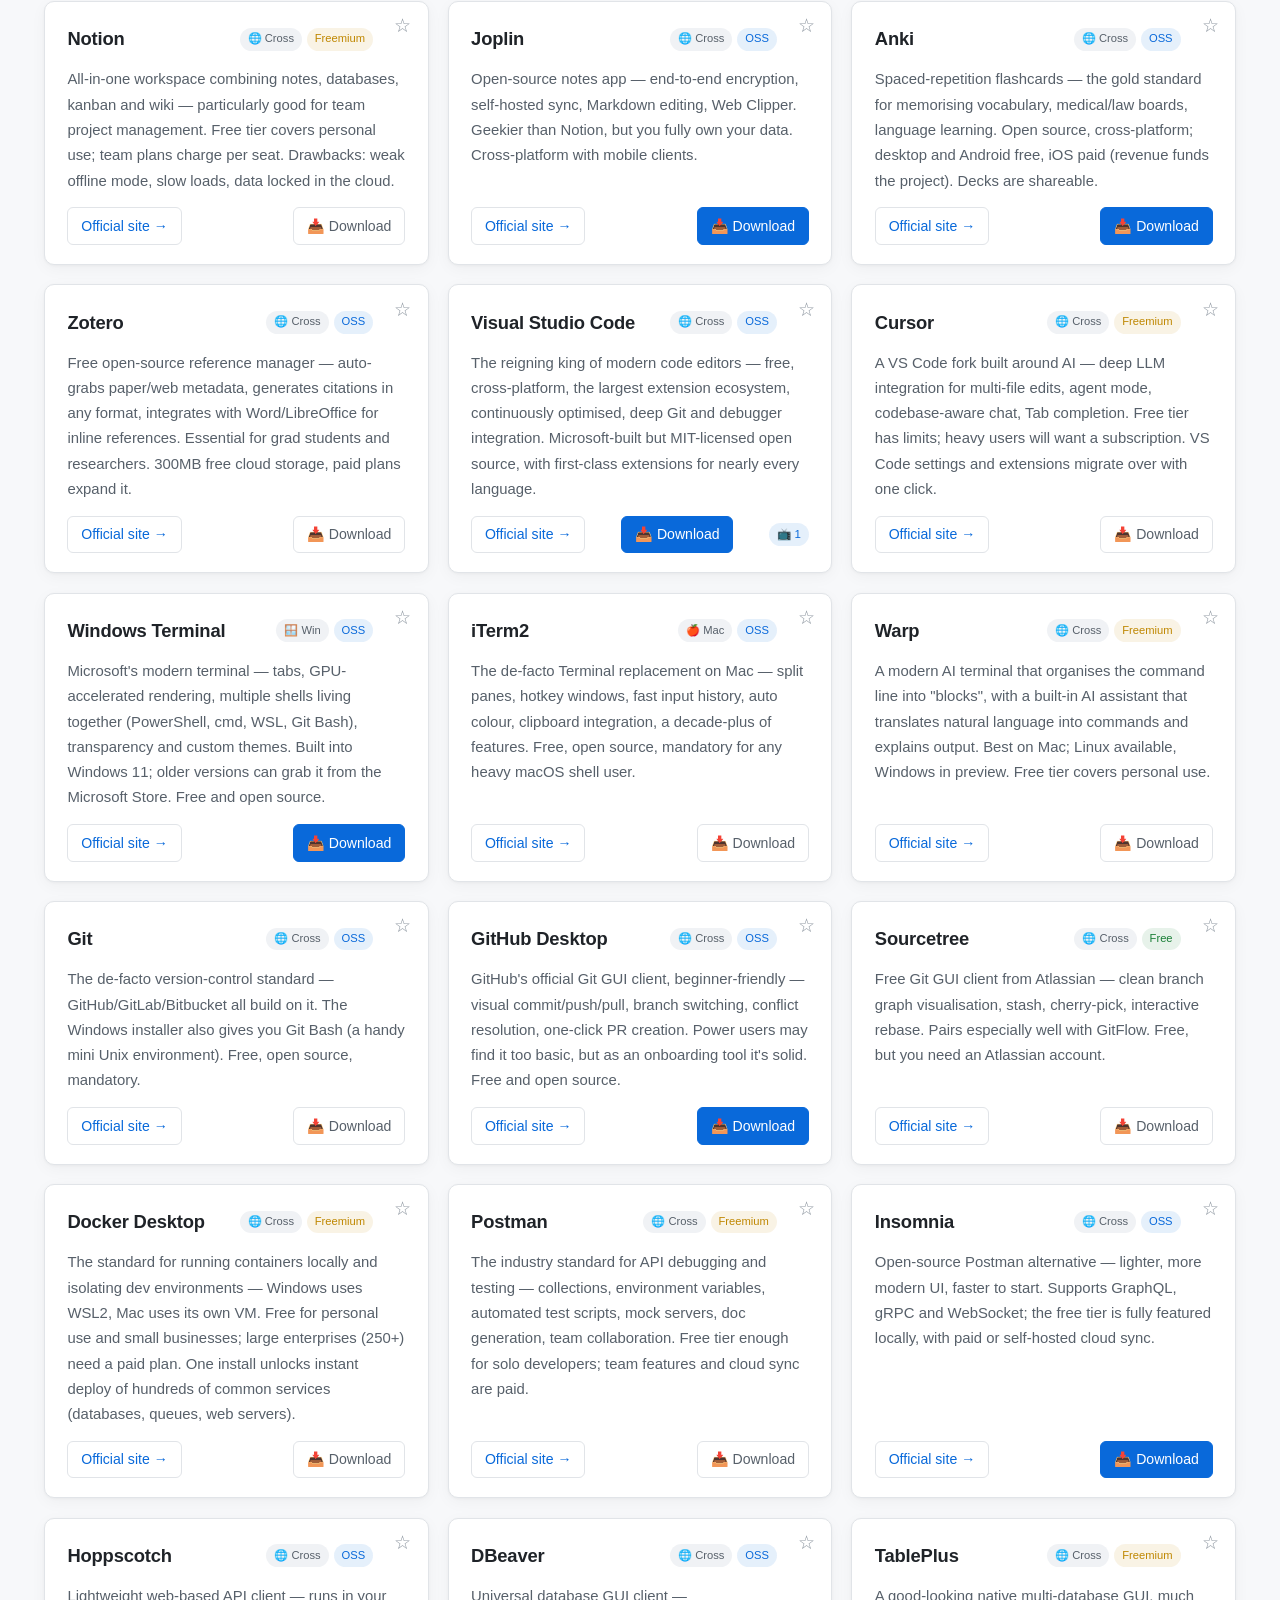
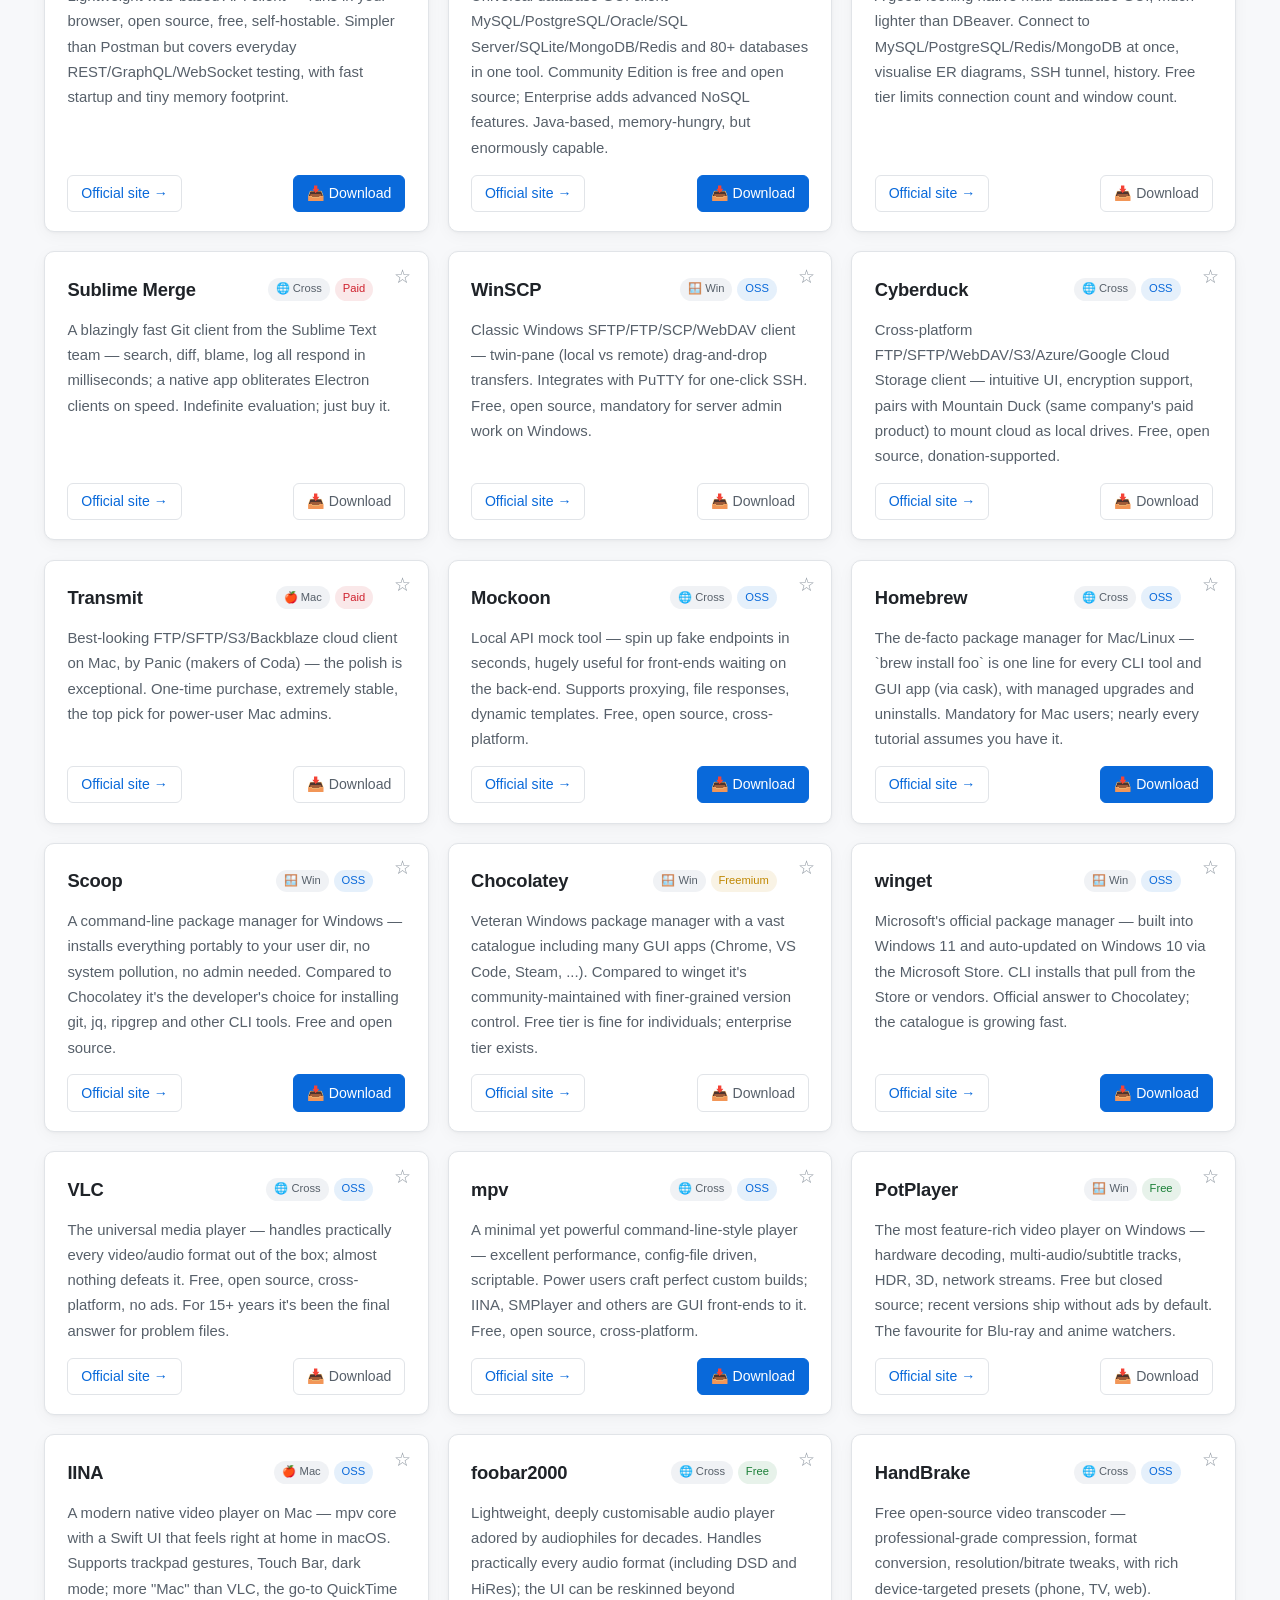
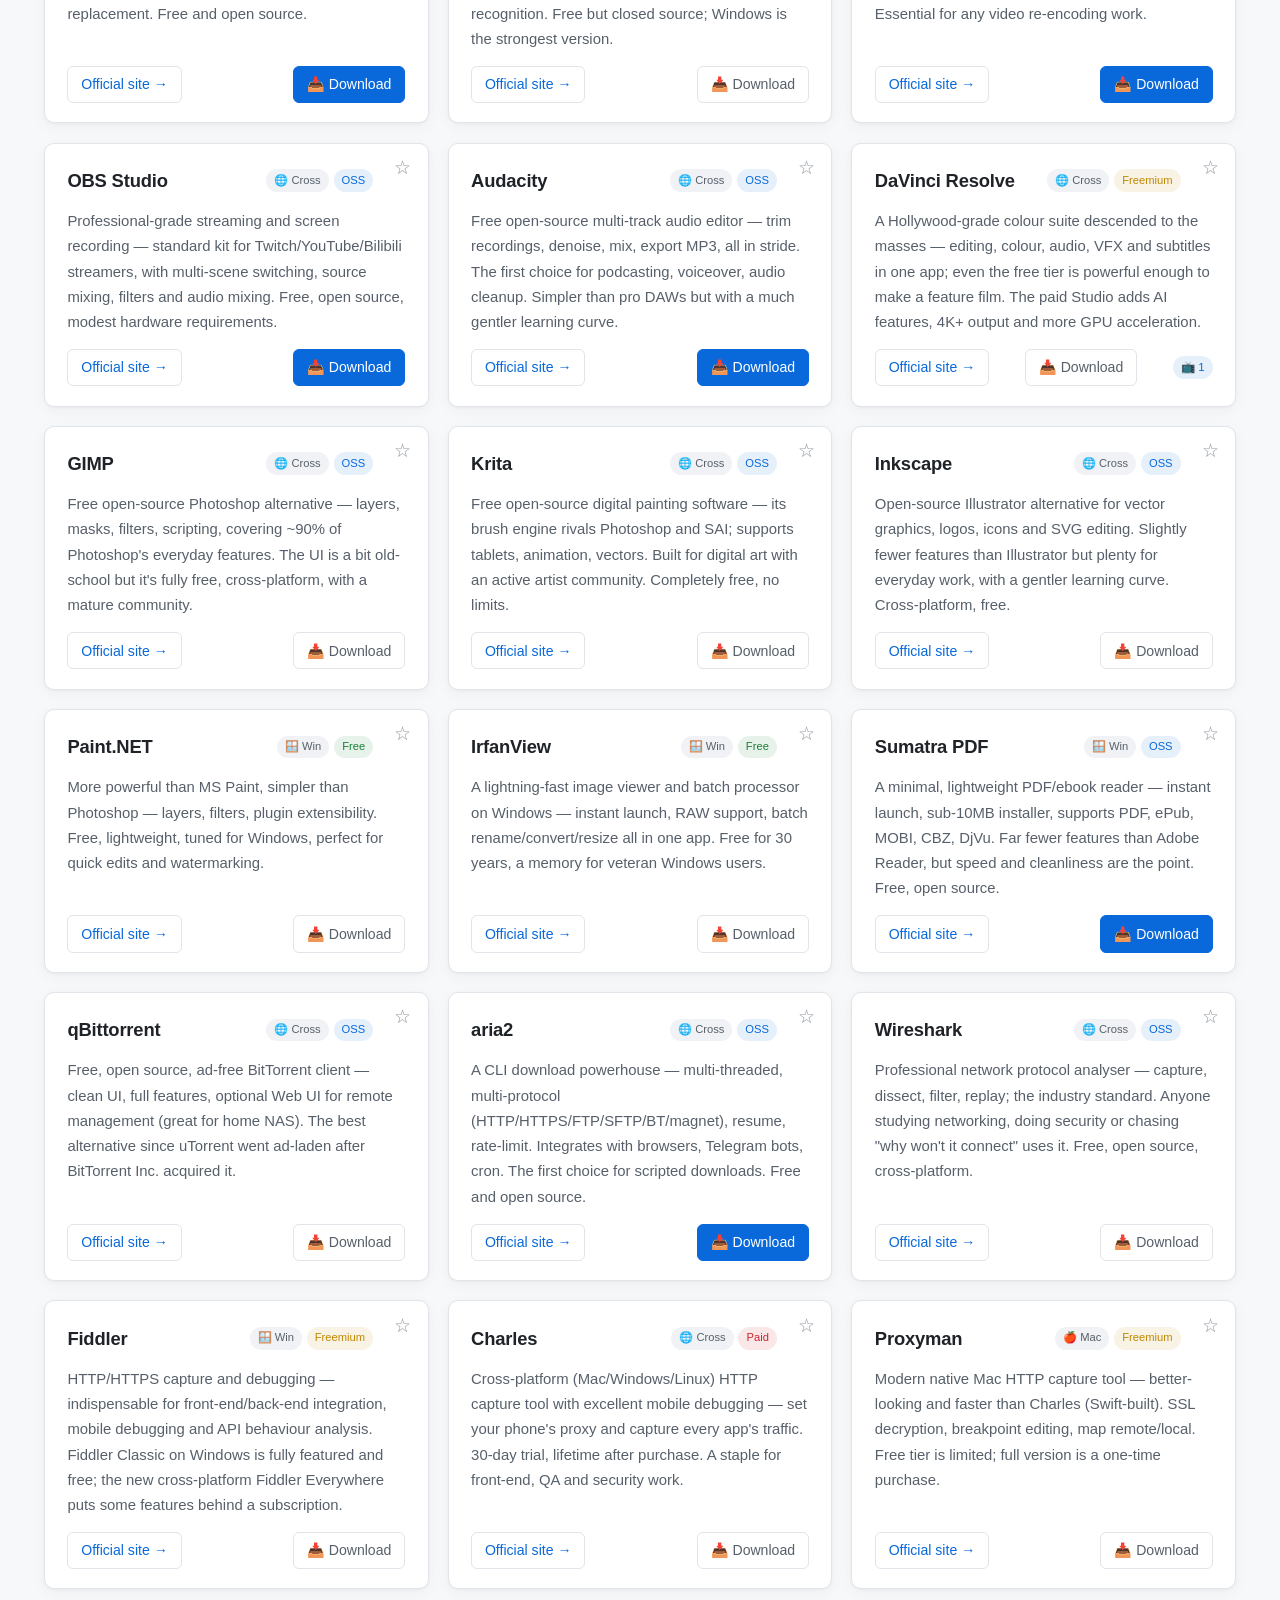
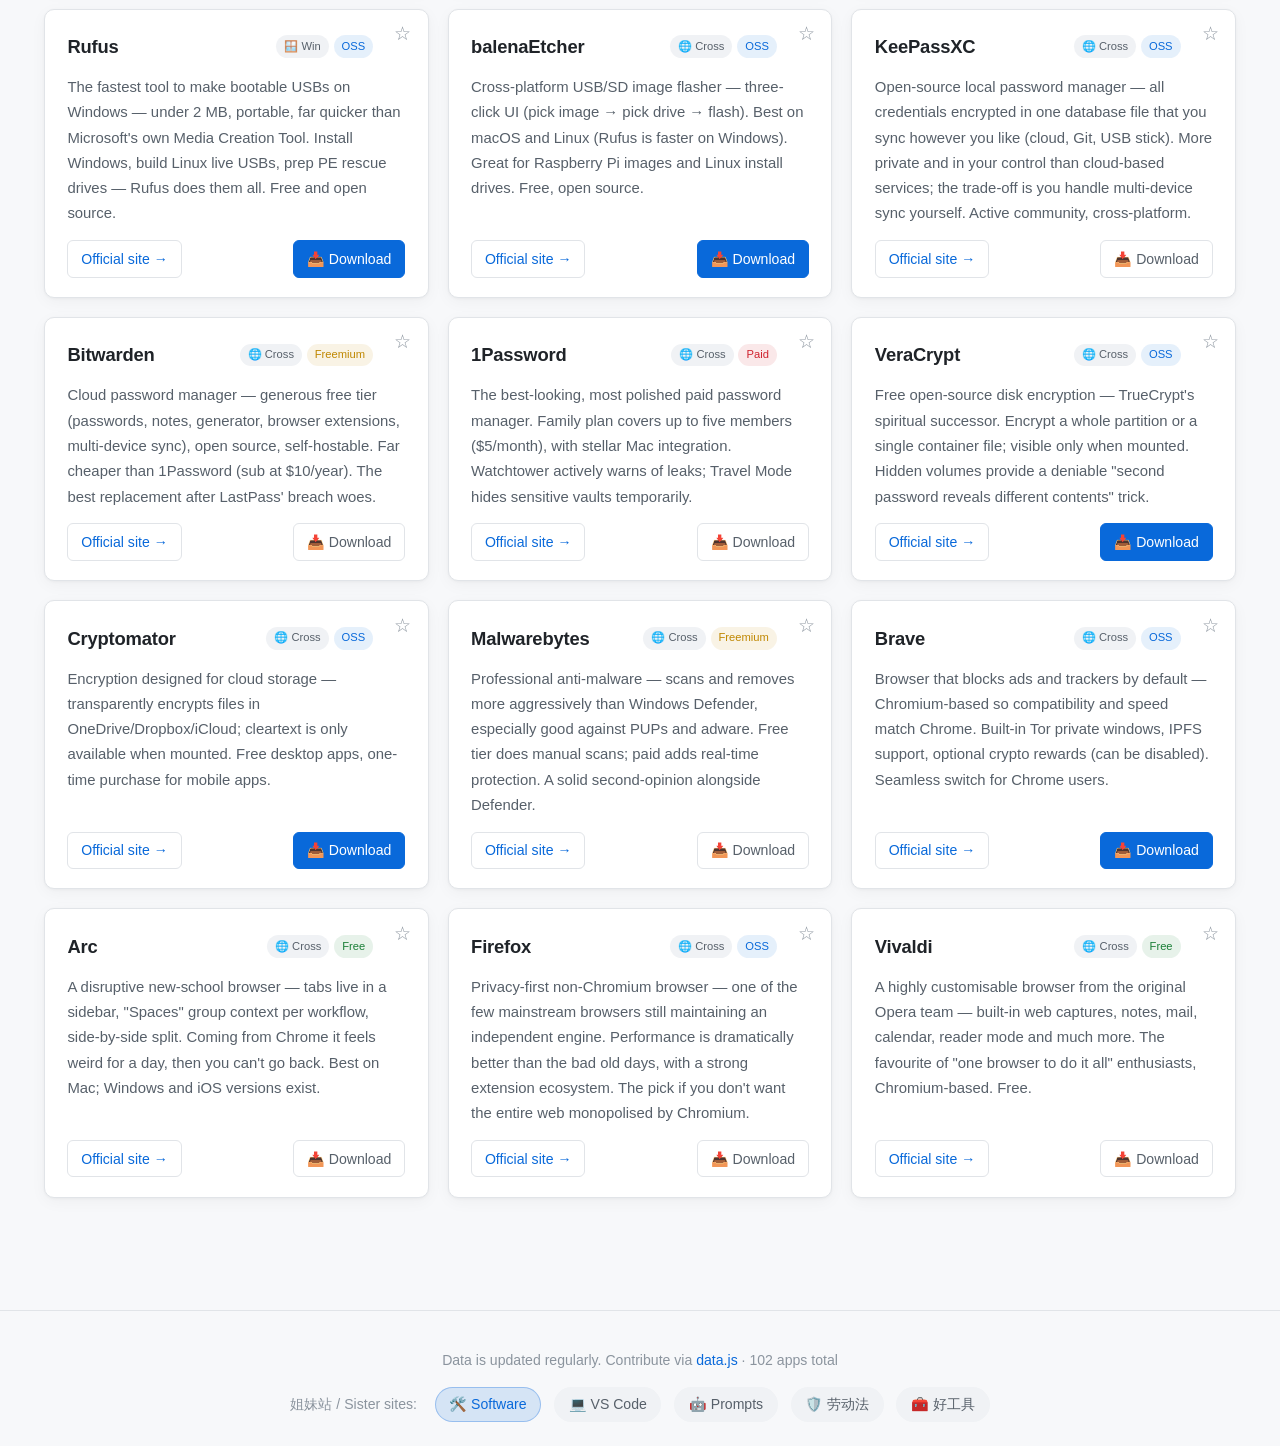
==== commit 8594b36d: "Extend sister-site footer to include the new useful-tools site" ====
--- a/index.html
+++ b/index.html
@@ -116,6 +116,7 @@
       <a href="https://vscode.512347.xyz/">💻 VS Code</a>
       <a href="https://prompts.512347.xyz/">🤖 Prompts</a>
       <a href="https://labor.512347.xyz/">🛡️ 劳动法</a>
+      <a href="https://tools.512347.xyz/">🧰 好工具</a>
     </div>
   </footer>
 
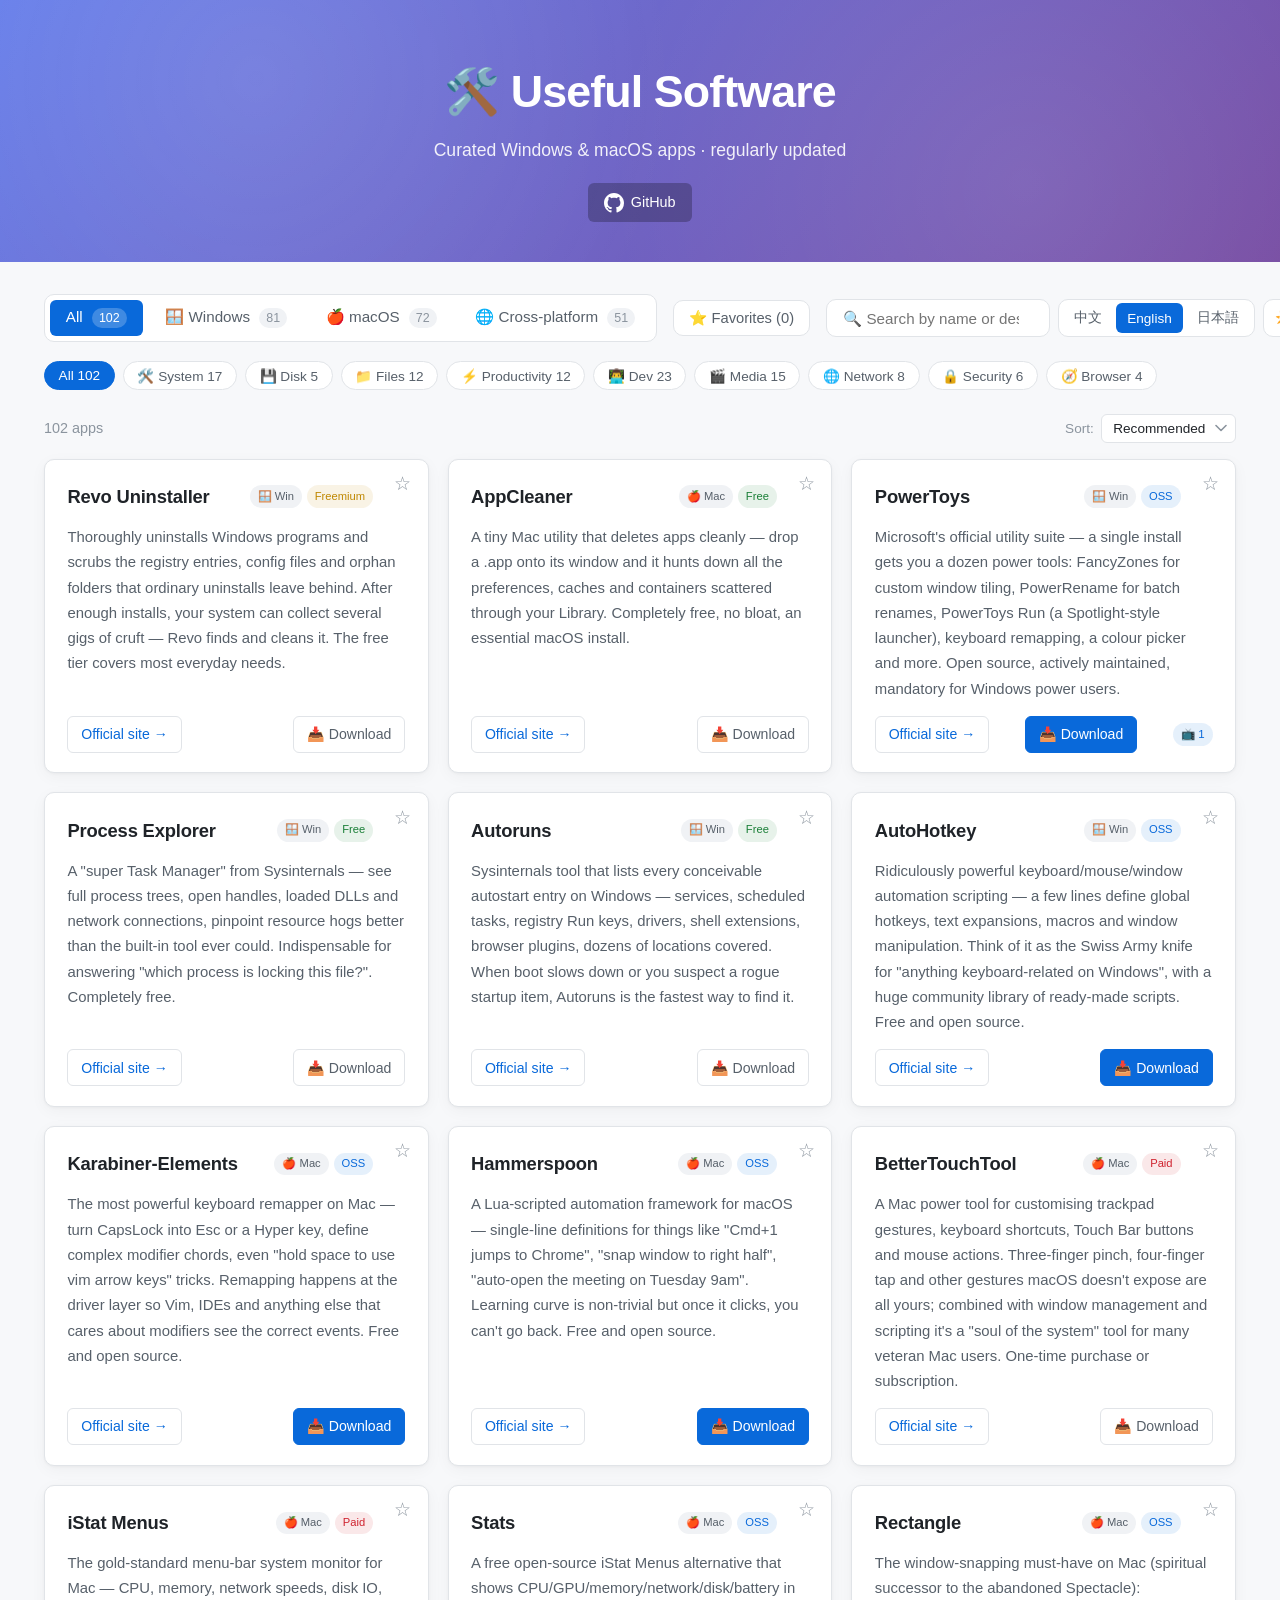
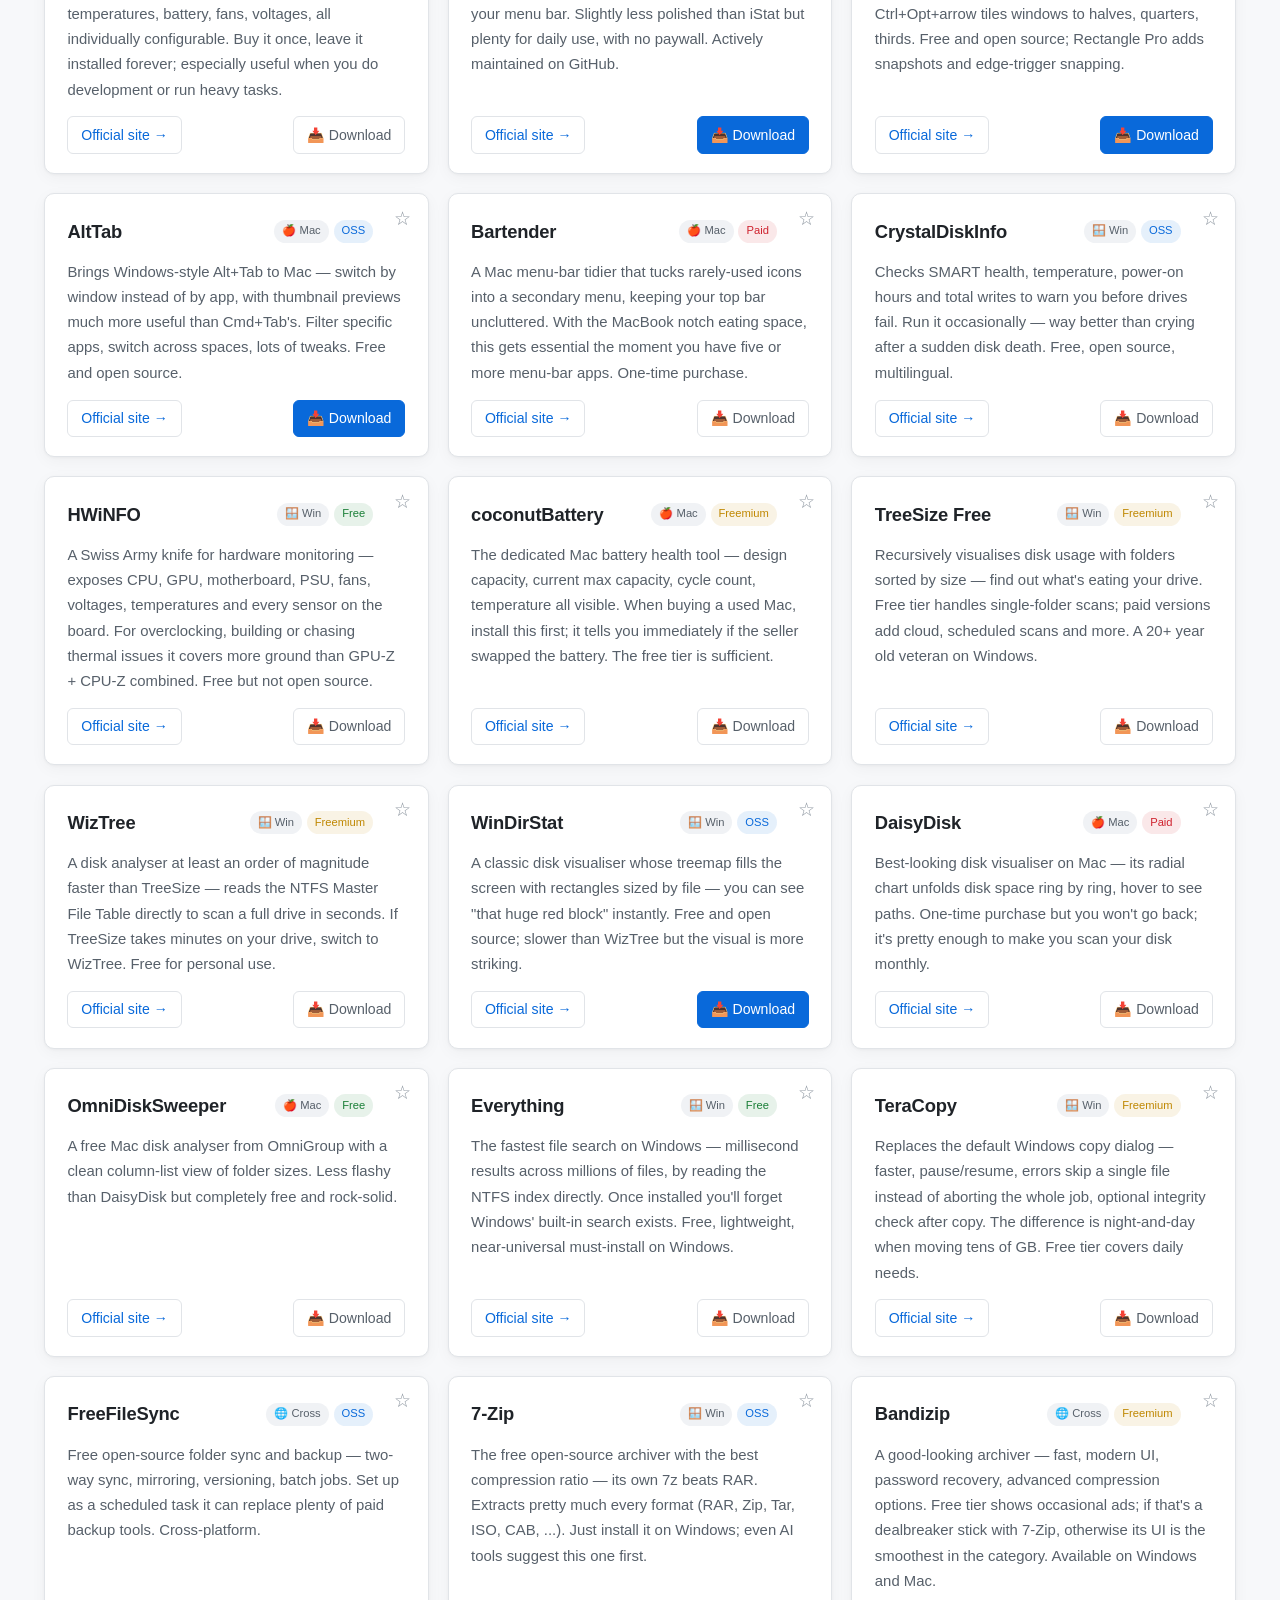
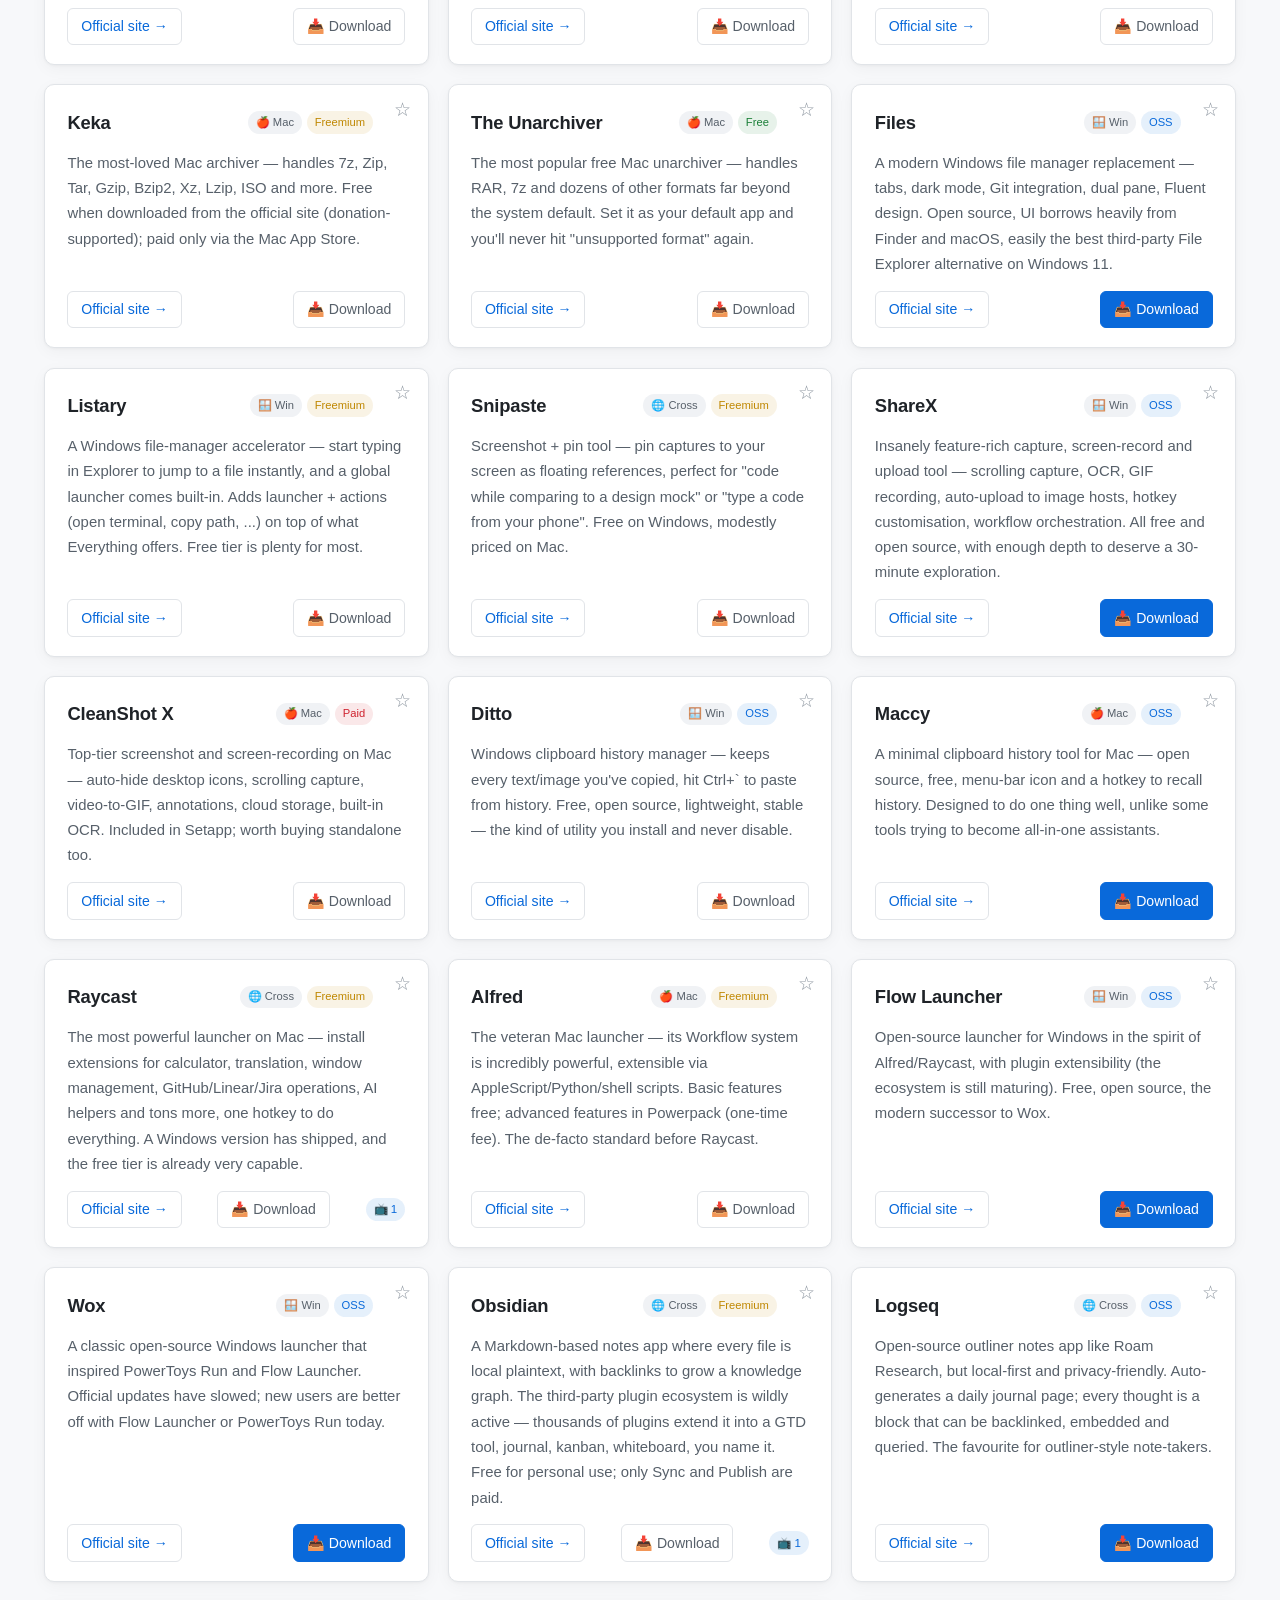
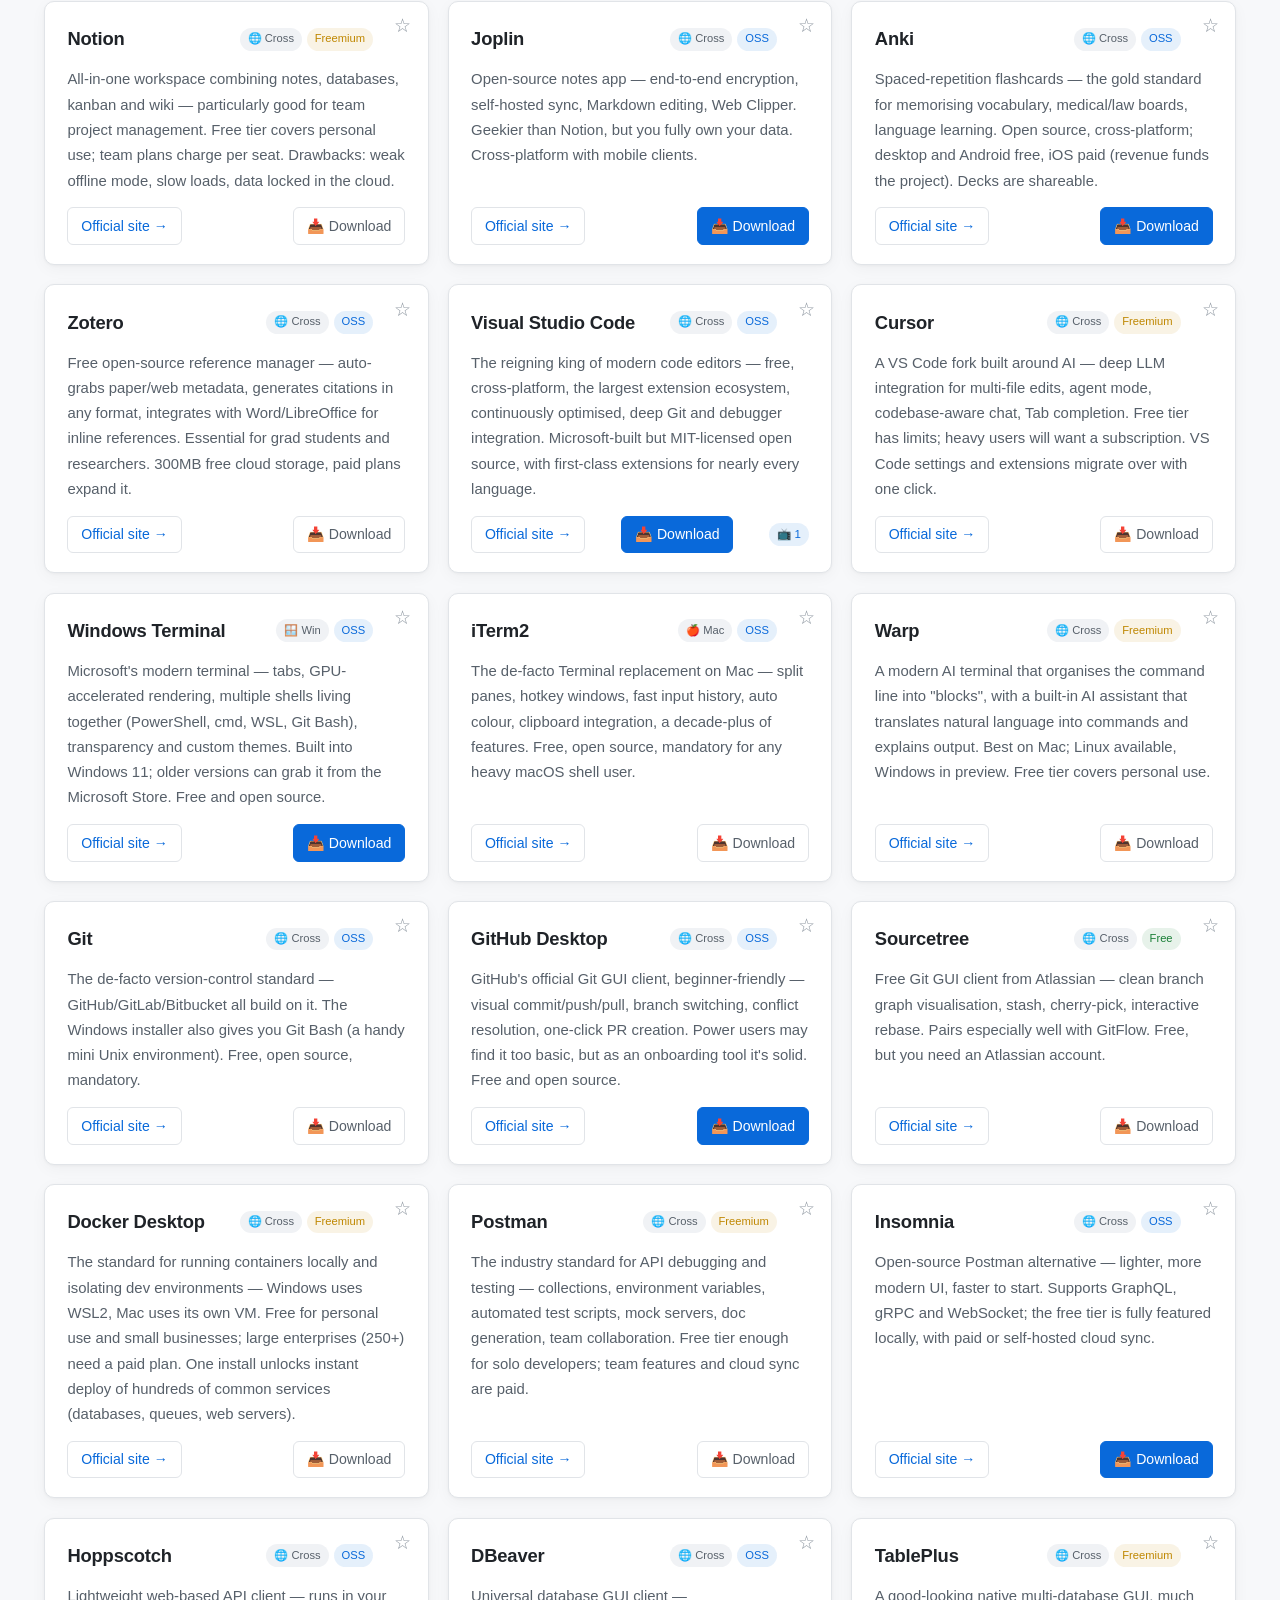
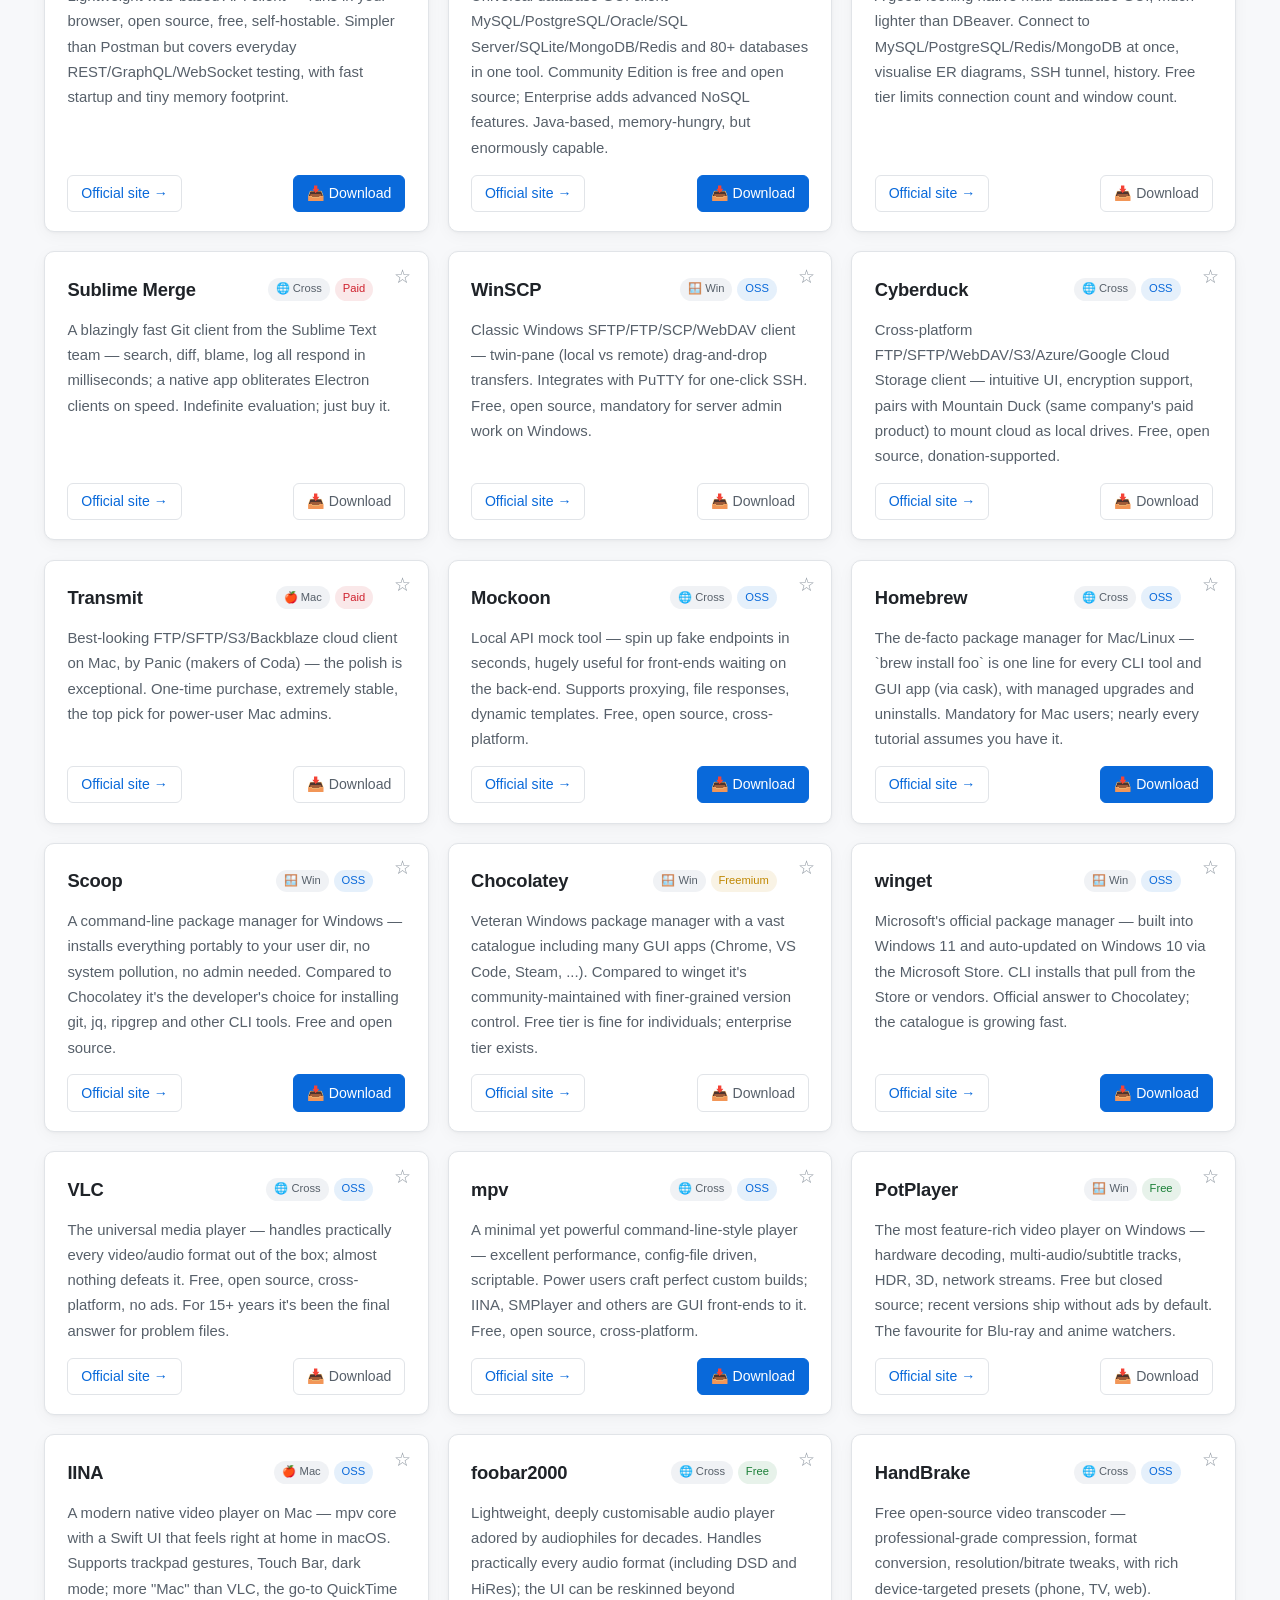
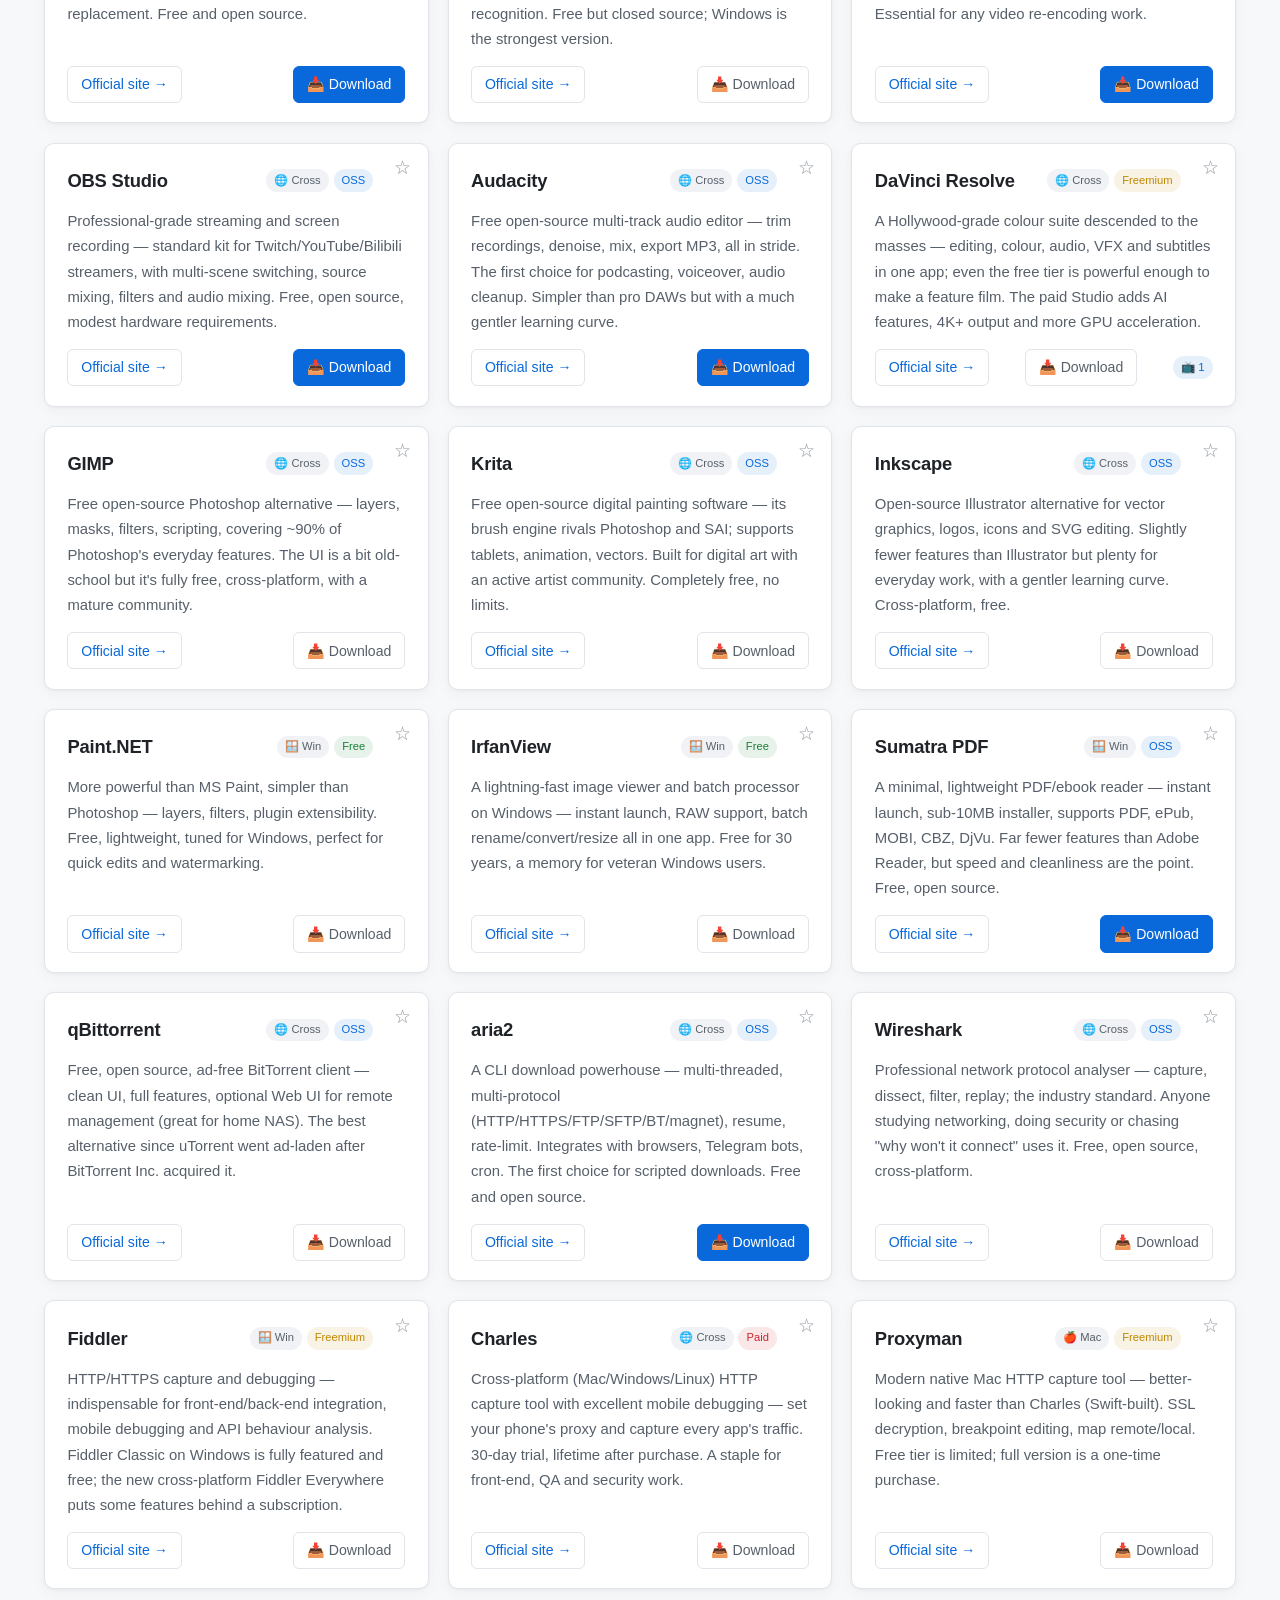
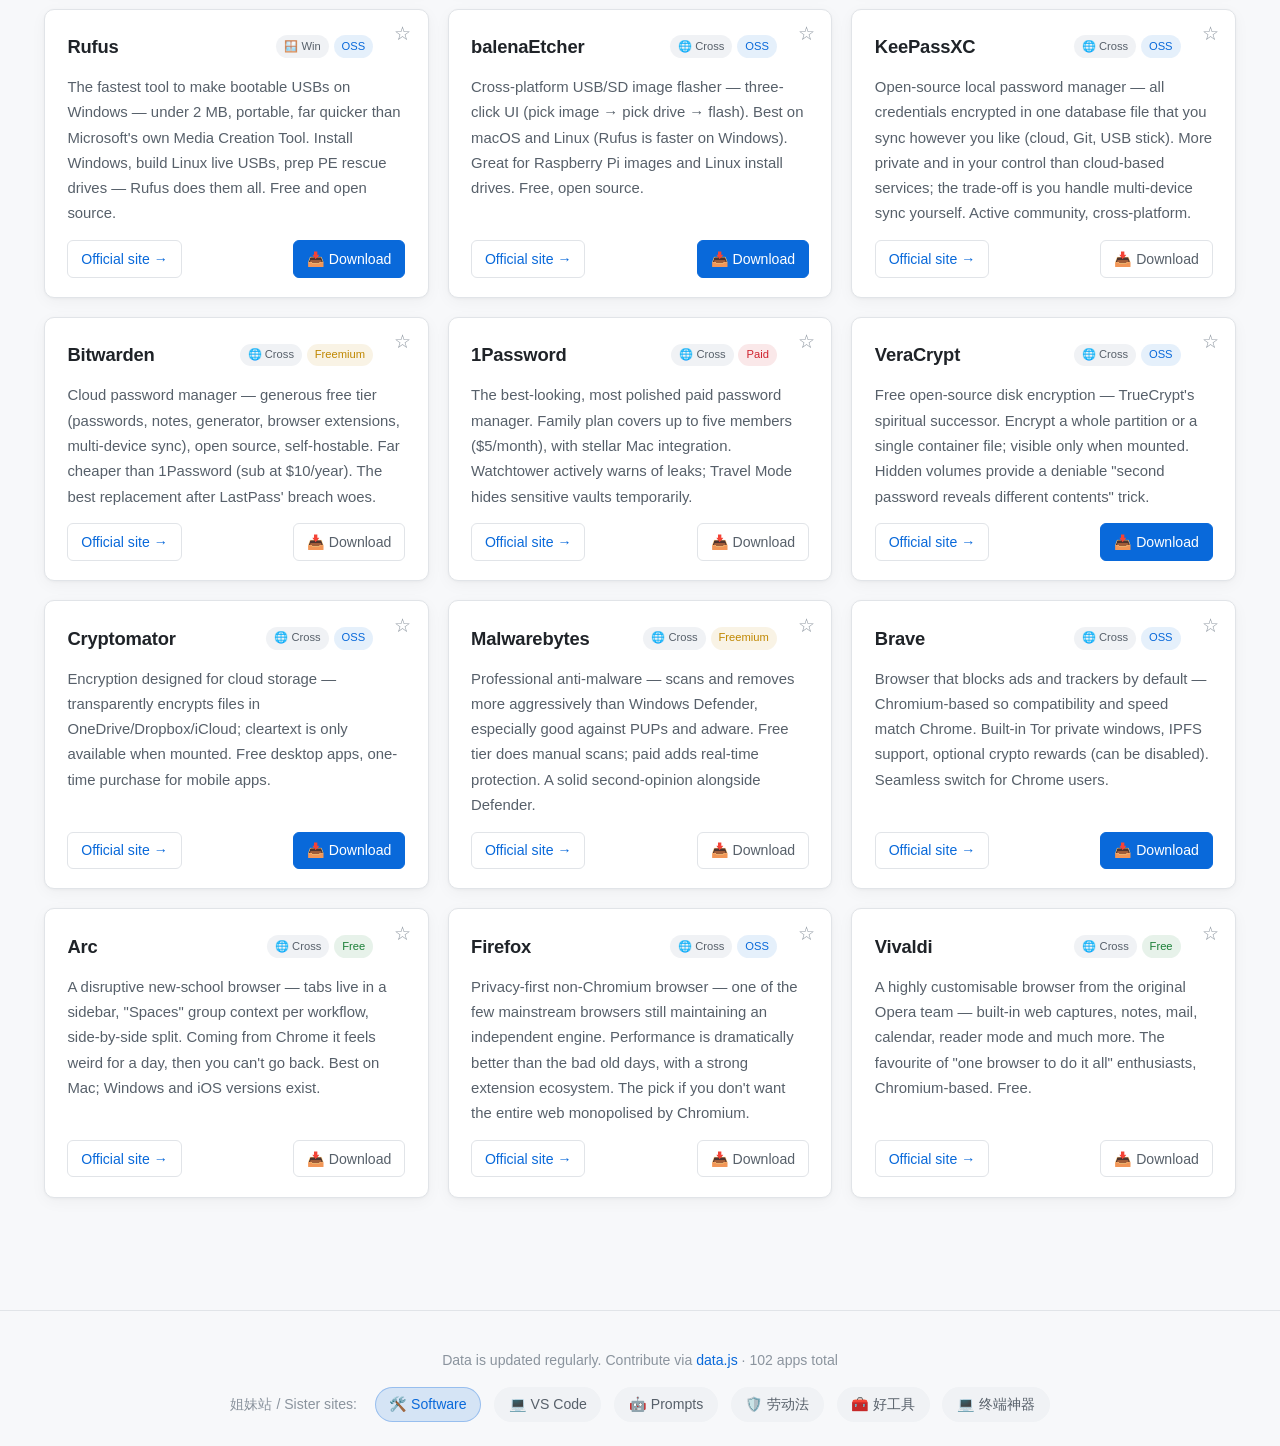
==== commit 4fc553f0: "Add useful-cli to sister-site footer" ====
--- a/index.html
+++ b/index.html
@@ -117,6 +117,7 @@
       <a href="https://prompts.512347.xyz/">🤖 Prompts</a>
       <a href="https://labor.512347.xyz/">🛡️ 劳动法</a>
       <a href="https://tools.512347.xyz/">🧰 好工具</a>
+      <a href="https://cli.512347.xyz/">💻 终端神器</a>
     </div>
   </footer>
 
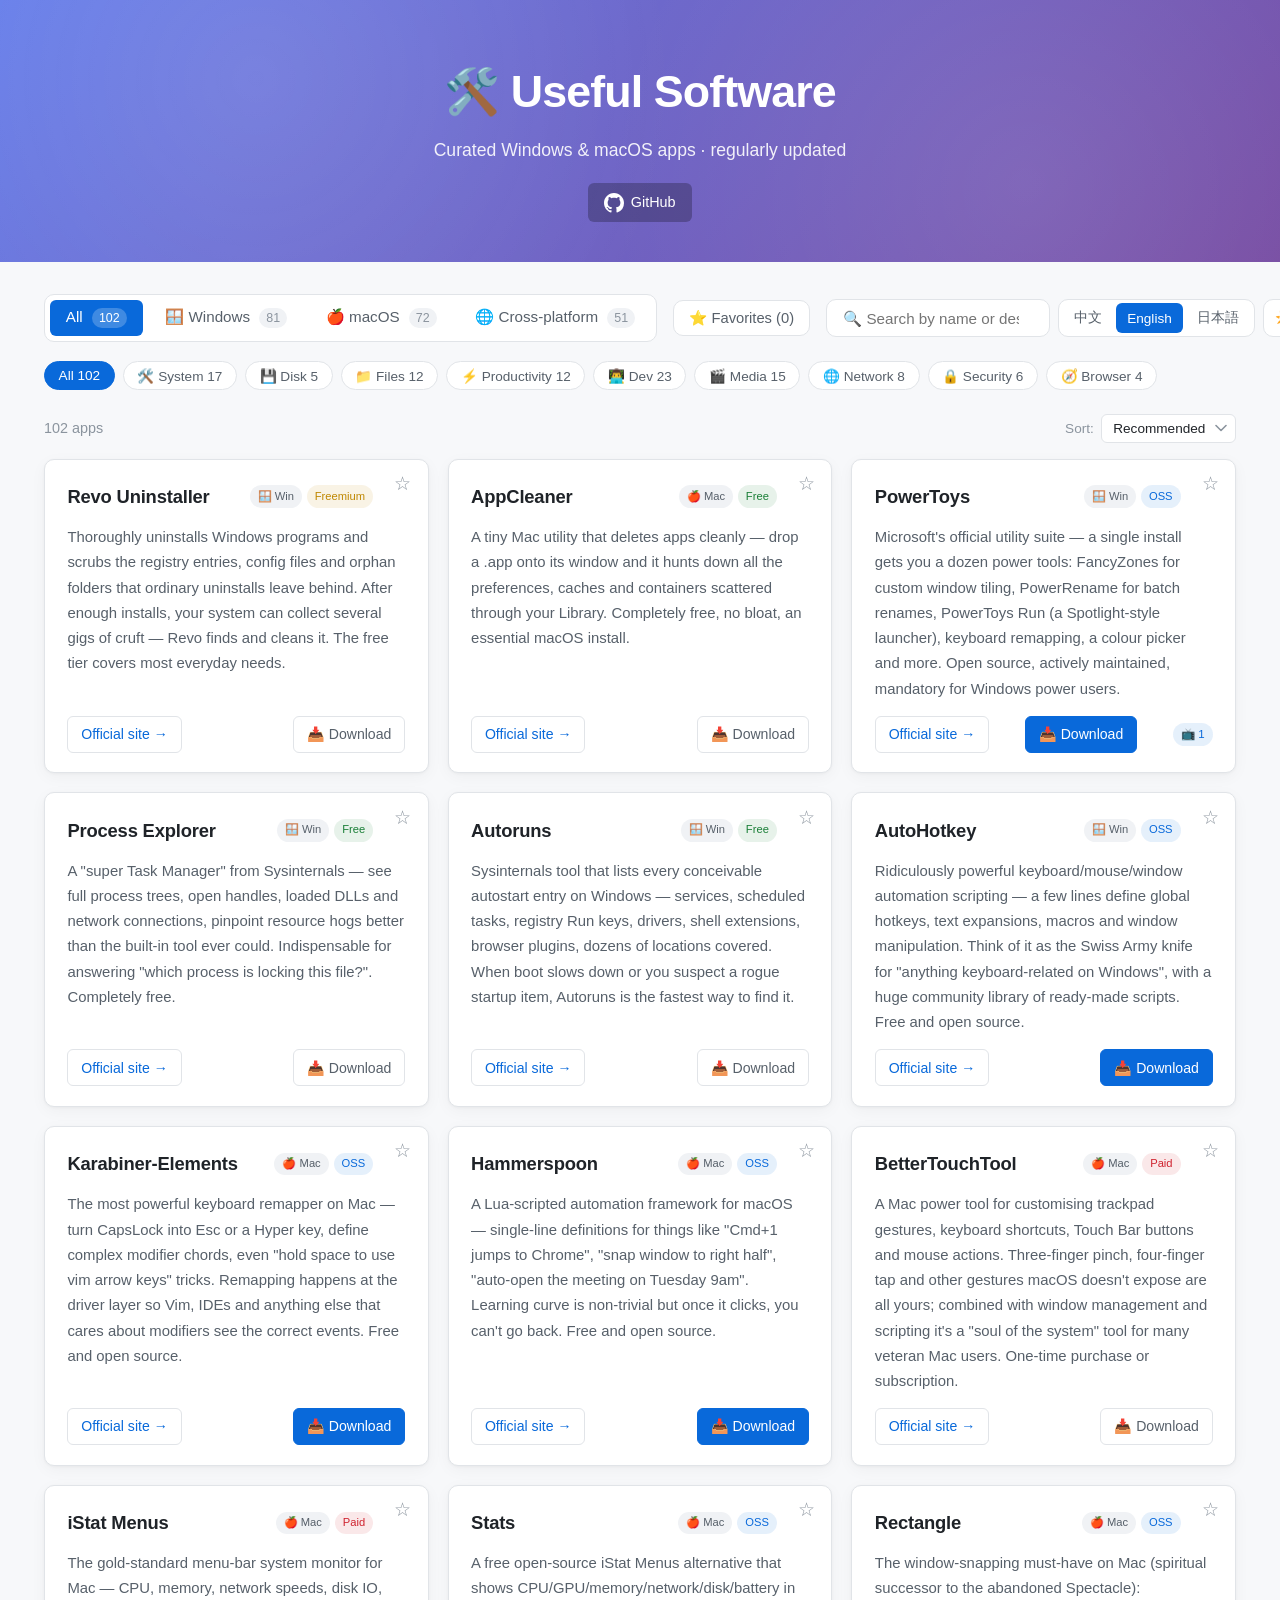
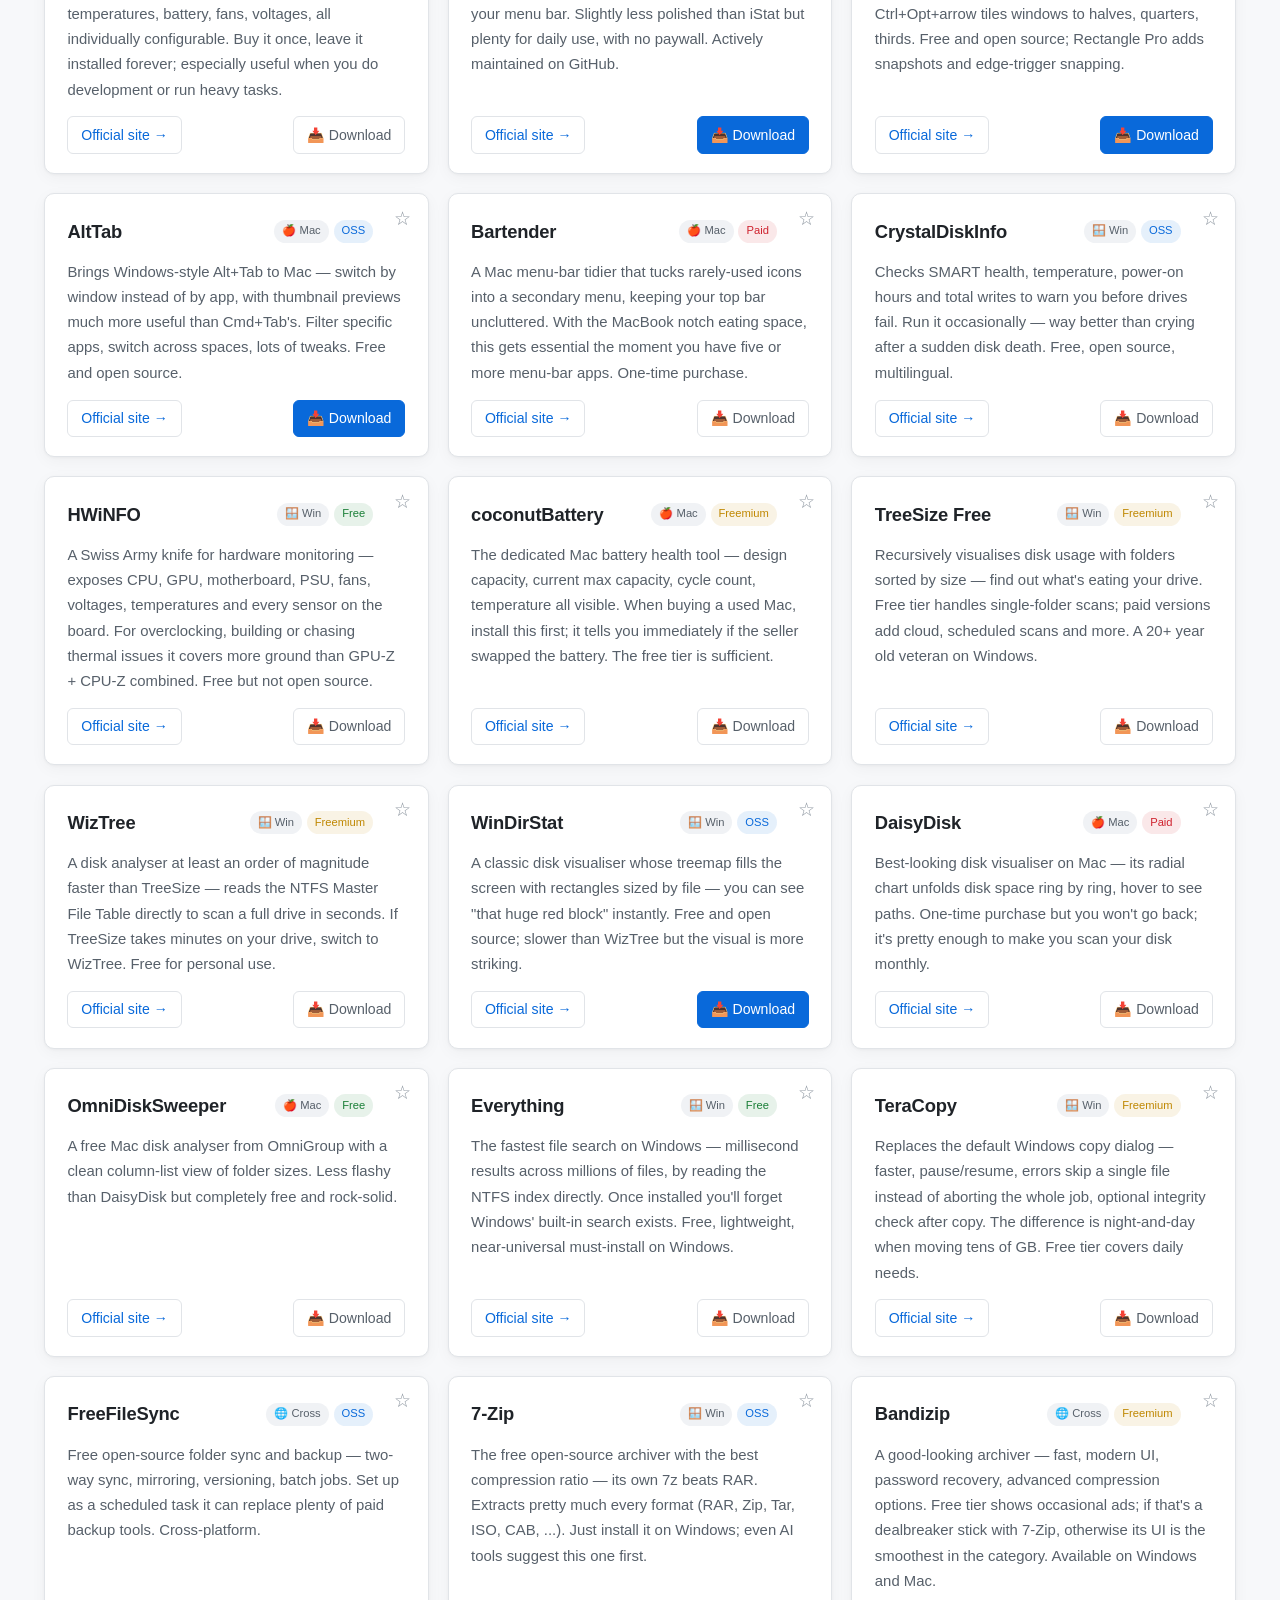
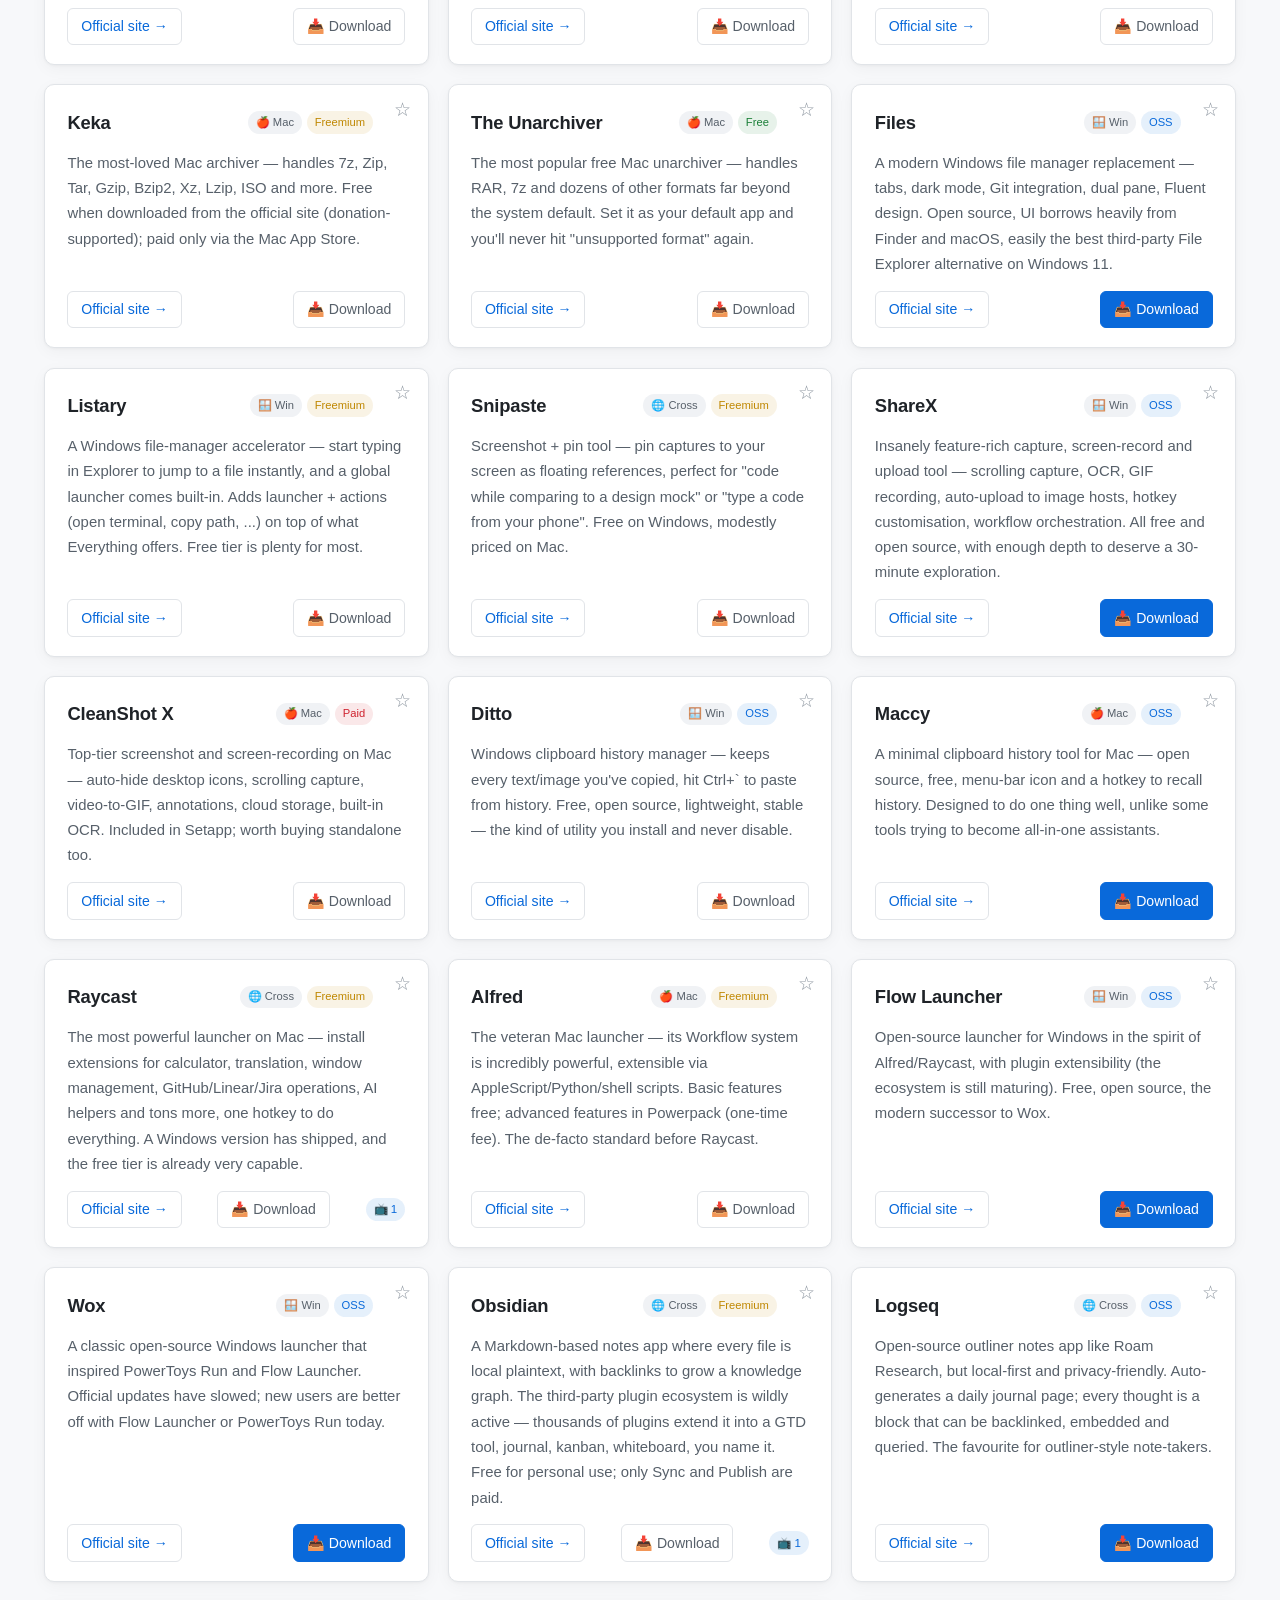
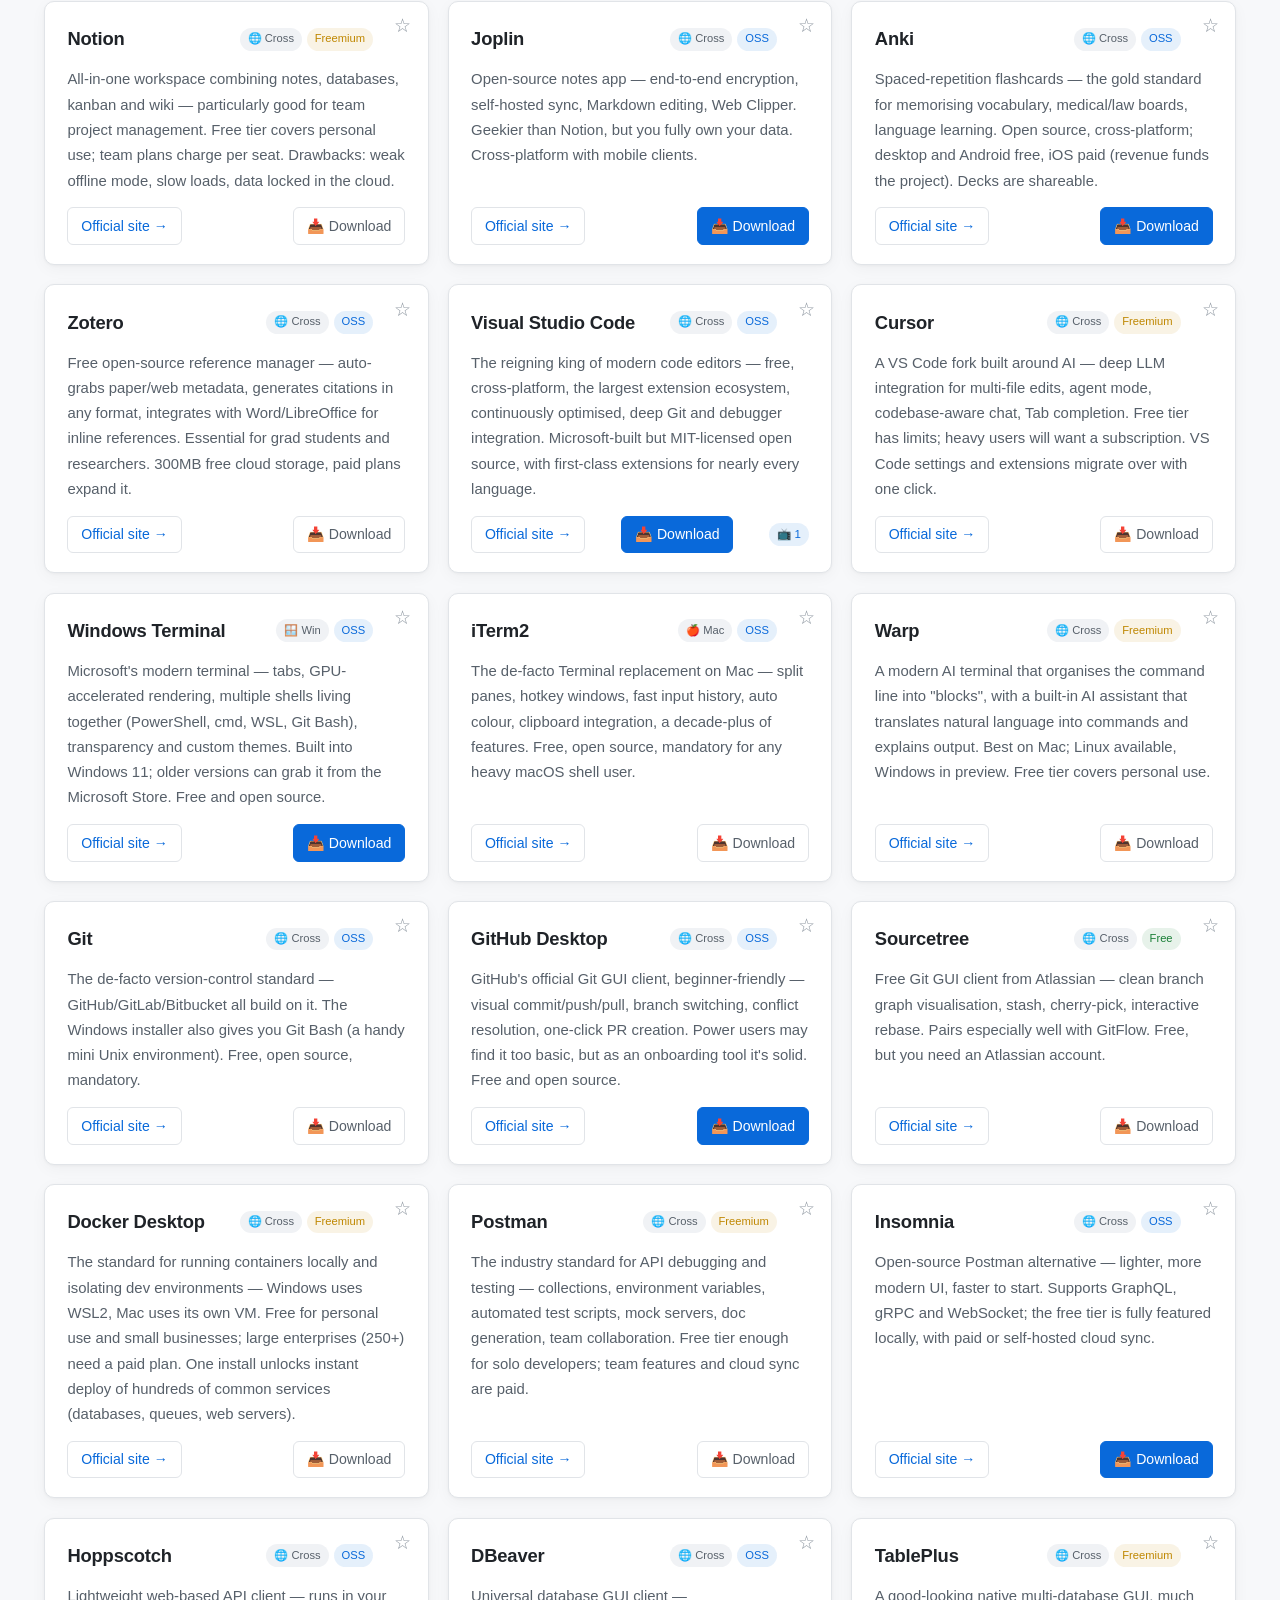
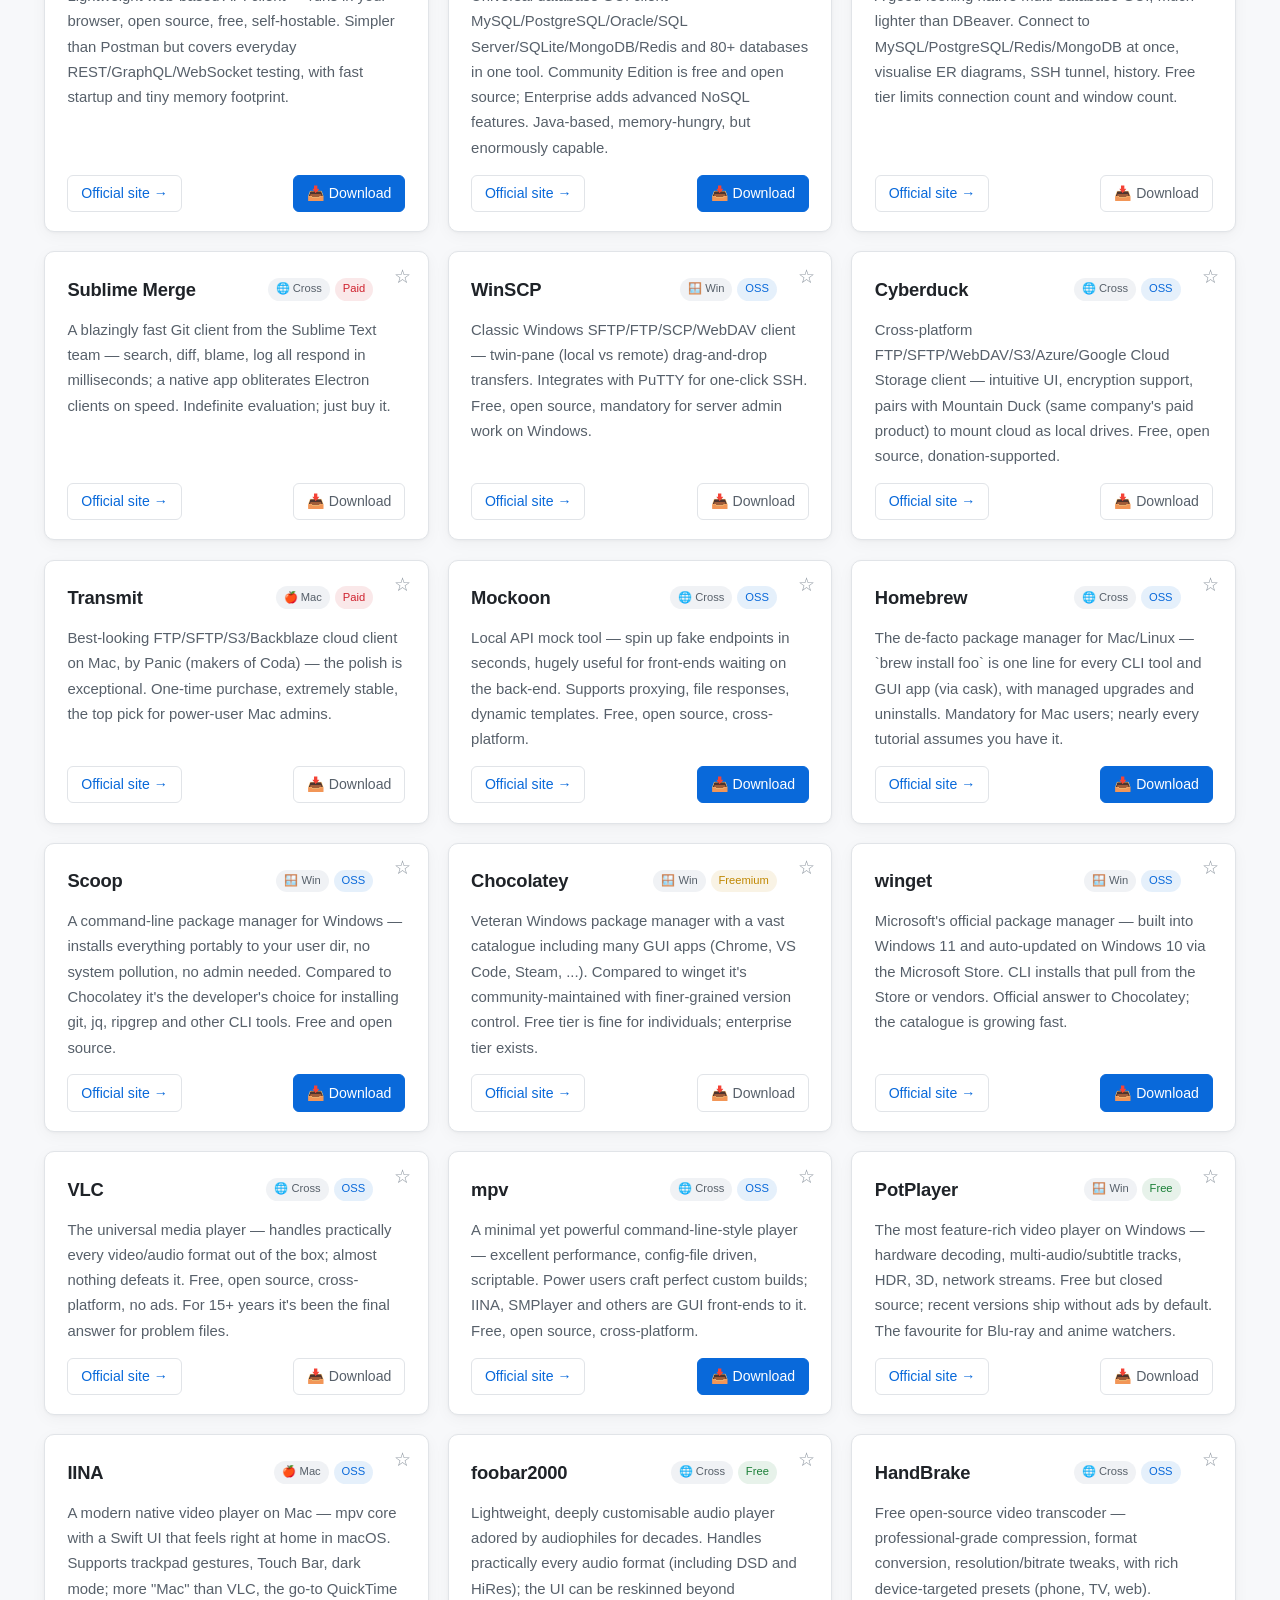
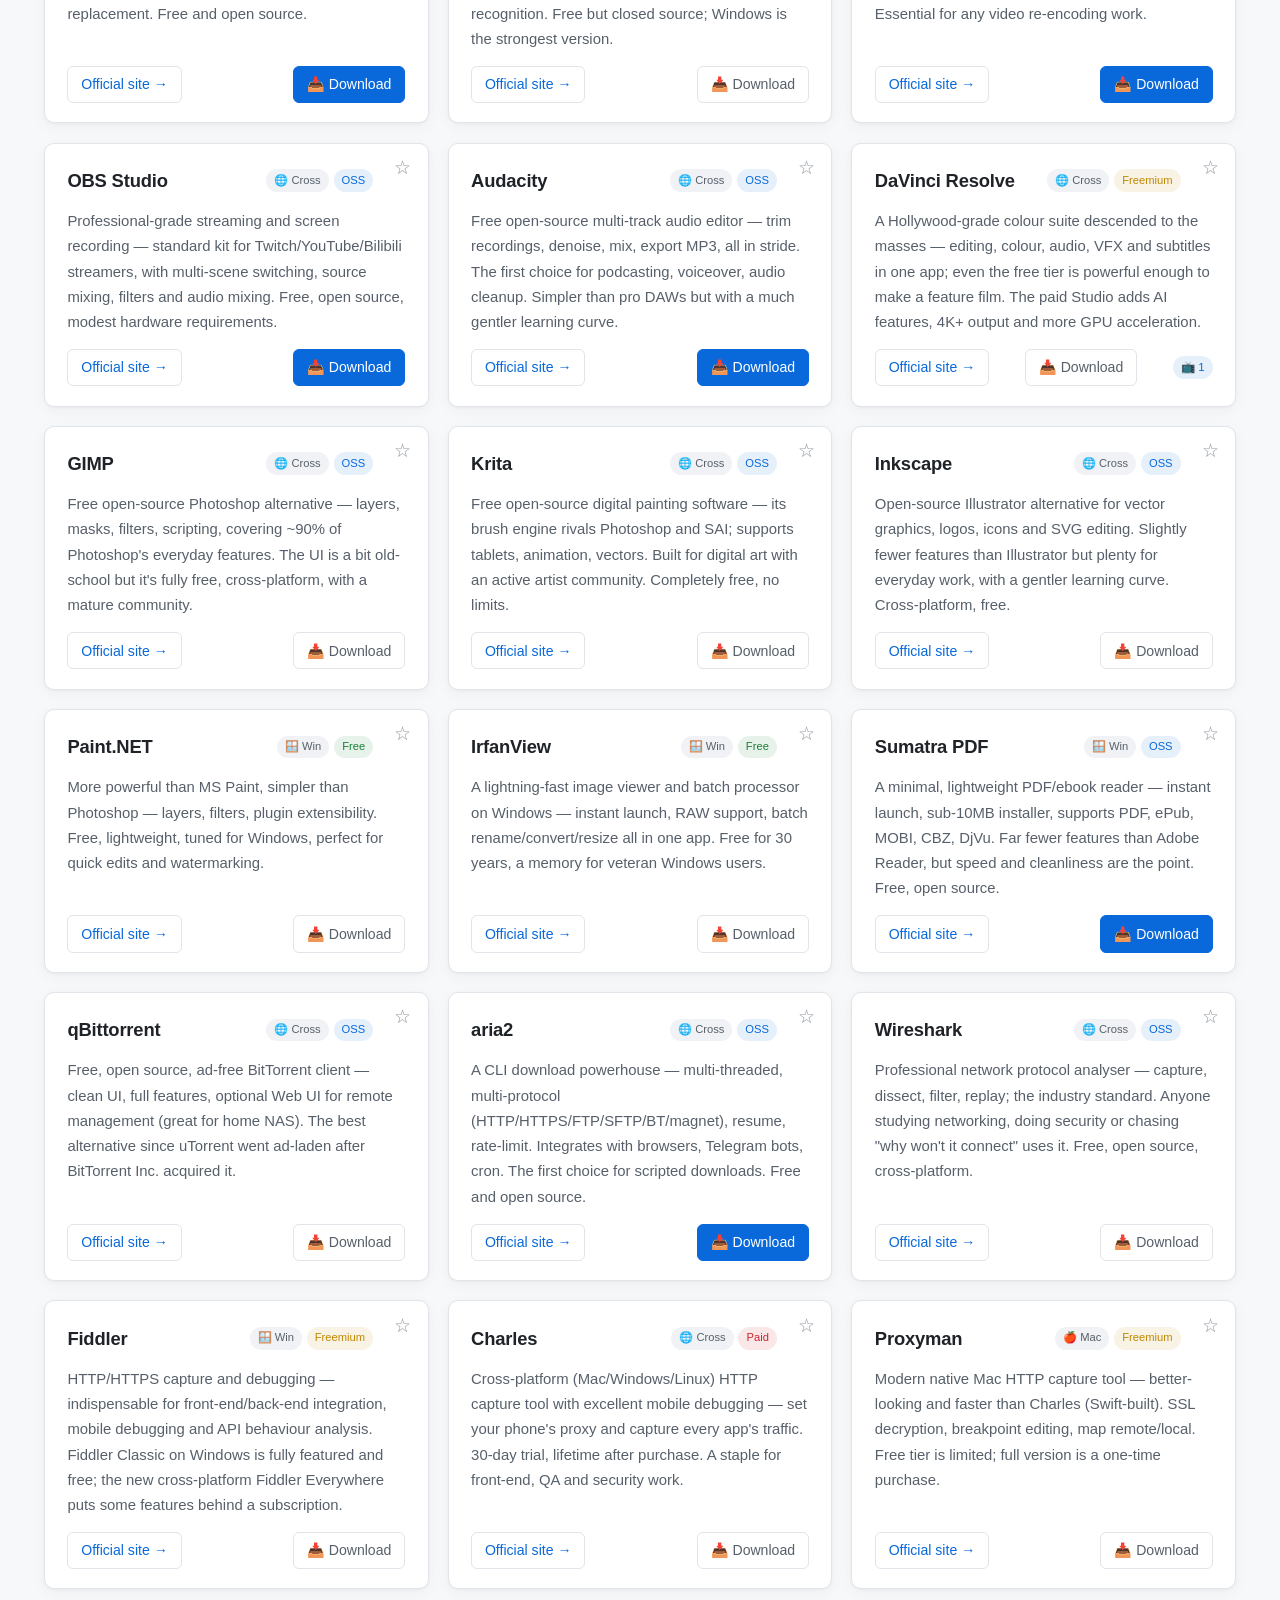
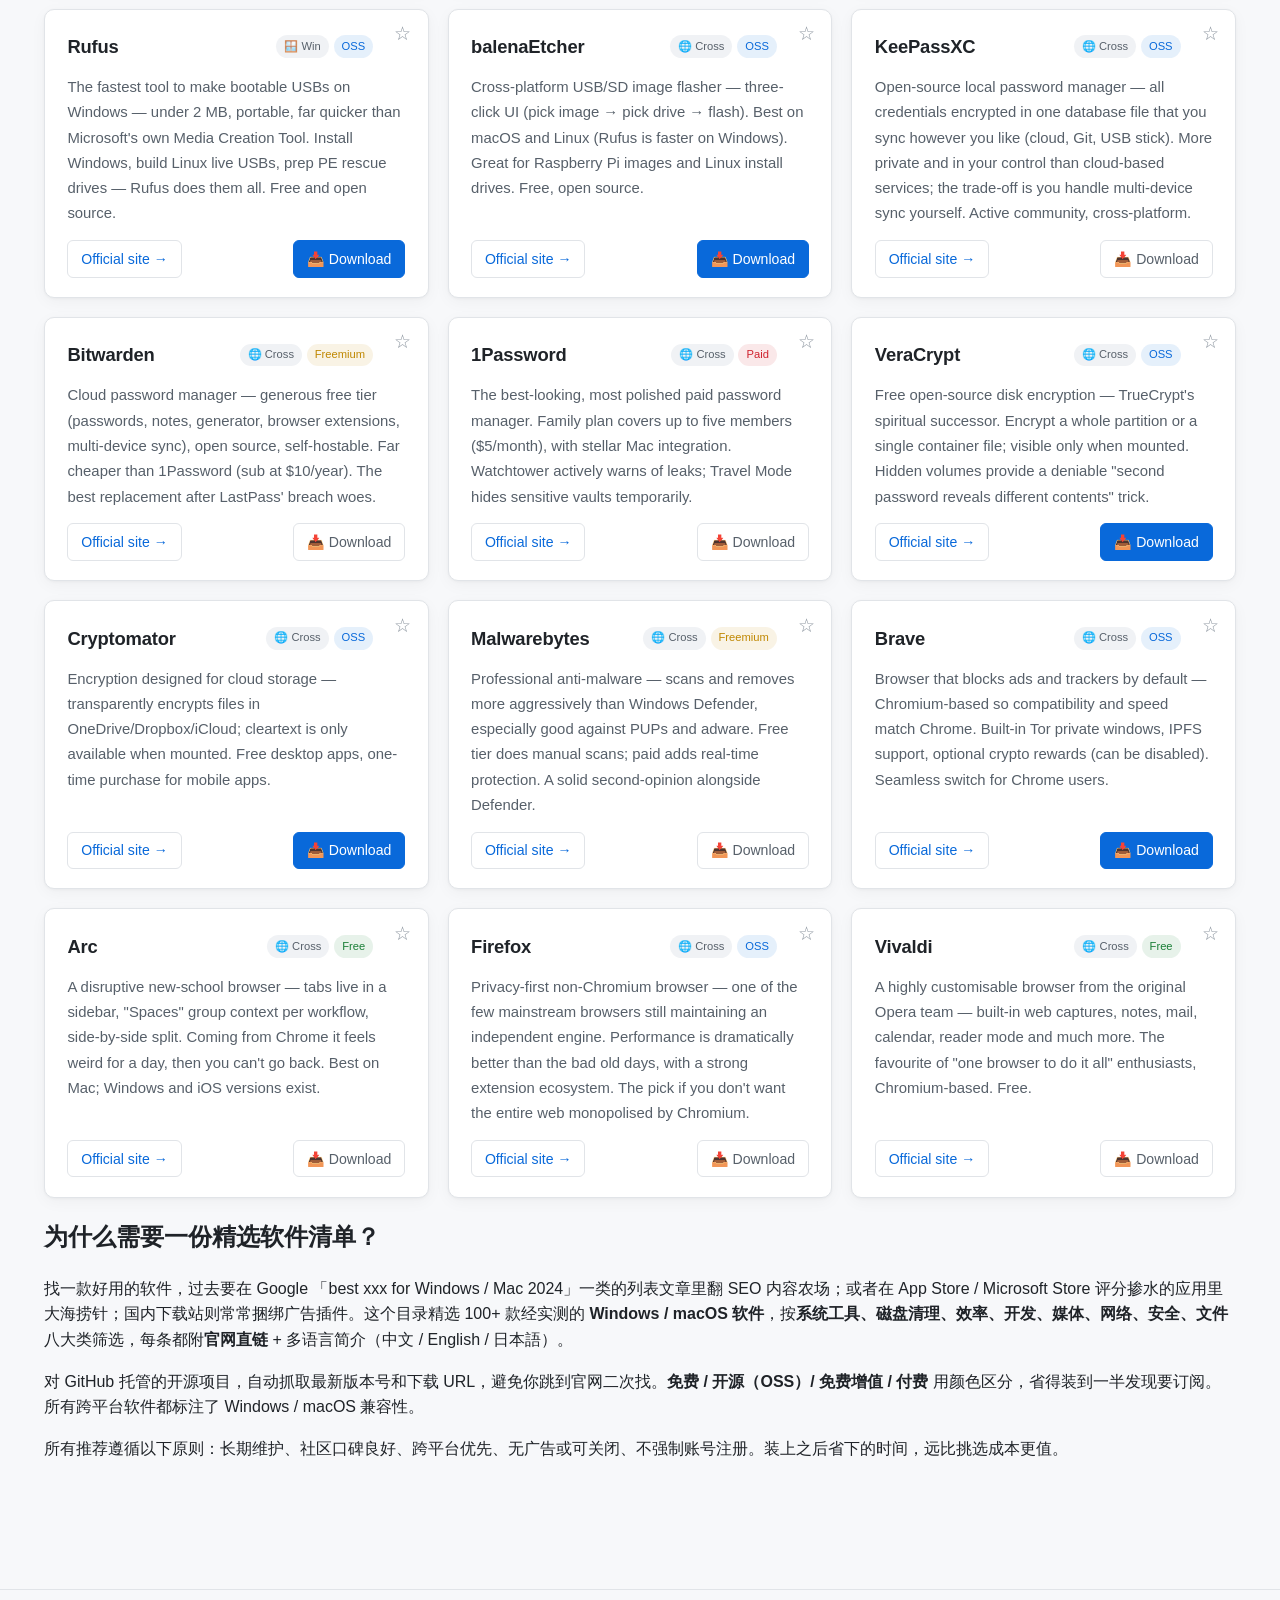
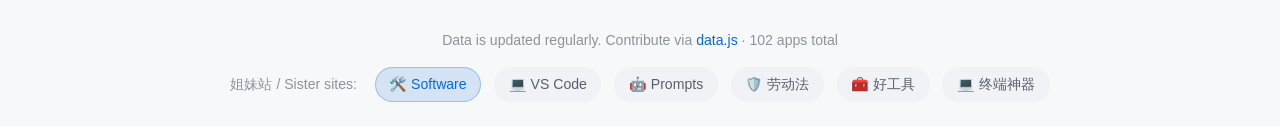
==== commit 2e4a352d: "SEO 优化：ItemList Schema + 静态预渲染 + 底部长文本 - 新增 scripts/prerender.mjs，从 data.js 自动生成 SoftwareApplication" ====
--- a/index.html
+++ b/index.html
@@ -105,6 +105,13 @@
     </section>
 
     <p class="empty-state" id="emptyState" hidden></p>
+
+    <section class="long-description" aria-label="为什么需要一份精选软件清单">
+      <h2>为什么需要一份精选软件清单？</h2>
+      <p>找一款好用的软件，过去要在 Google 「best xxx for Windows / Mac 2024」一类的列表文章里翻 SEO 内容农场；或者在 App Store / Microsoft Store 评分掺水的应用里大海捞针；国内下载站则常常捆绑广告插件。这个目录精选 100+ 款经实测的 <strong>Windows / macOS 软件</strong>，按<strong>系统工具、磁盘清理、效率、开发、媒体、网络、安全、文件</strong> 八大类筛选，每条都附<strong>官网直链</strong> + 多语言简介（中文 / English / 日本語）。</p>
+      <p>对 GitHub 托管的开源项目，自动抓取最新版本号和下载 URL，避免你跳到官网二次找。<strong>免费 / 开源（OSS）/ 免费增值 / 付费</strong> 用颜色区分，省得装到一半发现要订阅。所有跨平台软件都标注了 Windows / macOS 兼容性。</p>
+      <p>所有推荐遵循以下原则：长期维护、社区口碑良好、跨平台优先、无广告或可关闭、不强制账号注册。装上之后省下的时间，远比挑选成本更值。</p>
+    </section>
   </main>
 
   <footer class="site-footer">
@@ -147,5 +154,1851 @@
   <script src="i18n.js"></script>
   <script src="data.js"></script>
   <script src="app.js"></script>
+<!-- BEGIN:prerender (auto-generated by scripts/prerender.mjs — do not edit) -->
+<section id="ssr-fallback" hidden aria-hidden="true">
+  <h2>所有软件完整列表</h2>
+  <p>共 102 款精选软件，覆盖系统工具、磁盘清理、效率、开发、媒体、网络、安全、文件等场景。</p>
+  <ol>
+      <li><h3>Revo Uninstaller</h3><p>彻底卸载 Windows 程序，扫描并清理普通卸载留下的注册表残留、配置文件和文件夹。装过的软件多了你会发现系统里能多出几 GB 的垃圾，Revo 能扫出来一并清掉。免费版功能已经够日常使用。</p><a href="https://www.revouninstaller.com/" rel="noopener nofollow">https://www.revouninstaller.com/</a></li>
+      <li><h3>AppCleaner</h3><p>Mac 上彻底卸载应用的小工具——把 .app 拖进窗口，它会找出散落在 Library 各处的偏好设置、缓存、容器一并清掉。完全免费，没有冗余功能，是 macOS 必装。</p><a href="https://freemacsoft.net/appcleaner/" rel="noopener nofollow">https://freemacsoft.net/appcleaner/</a></li>
+      <li><h3>PowerToys</h3><p>微软官方出品的实用工具集合，一次安装相当于装了十几个小工具：FancyZones 自定义窗口分屏、PowerRename 批量改名、PowerToys Run（Spotlight 风格的启动器）、键盘重映射、颜色取色器等等。开源免费，更新很活跃，Windows 用户必装。</p><a href="https://learn.microsoft.com/windows/powertoys/" rel="noopener nofollow">https://learn.microsoft.com/windows/powertoys/</a></li>
+      <li><h3>Process Explorer</h3><p>Sysinternals 出品的&quot;超级任务管理器&quot;，看进程详细的父子关系、句柄、加载的 DLL、网络连接，定位资源占用比 Windows 自带的强太多。排查&quot;哪个程序占用了我的文件&quot;特别好用。完全免费。</p><a href="https://learn.microsoft.com/sysinternals/downloads/process-explorer" rel="noopener nofollow">https://learn.microsoft.com/sysinternals/downloads/process-explorer</a></li>
+      <li><h3>Autoruns</h3><p>Sysinternals 出品，列出 Windows 所有可能的开机自启项——服务、计划任务、注册表 Run 键、驱动、Shell 扩展、浏览器插件等几十个位置全覆盖。开机变慢或者怀疑被注入流氓启动项时，先开 Autoruns 排查最快。</p><a href="https://learn.microsoft.com/sysinternals/downloads/autoruns" rel="noopener nofollow">https://learn.microsoft.com/sysinternals/downloads/autoruns</a></li>
+      <li><h3>AutoHotkey</h3><p>强大到离谱的键盘/鼠标/窗口自动化脚本工具，几行脚本就能定义全局热键、文本扩展、宏、窗口操作。把它当作 Windows 上&quot;想做什么键盘动作都能做&quot;的瑞士军刀，社区有无数现成脚本可以直接用。开源免费。</p><a href="https://www.autohotkey.com/" rel="noopener nofollow">https://www.autohotkey.com/</a></li>
+      <li><h3>Karabiner-Elements</h3><p>Mac 上最强的键盘重映射工具：CapsLock 改 Esc、改 Hyper 键、复杂修饰组合、按住空格变方向键这种花活都能配。所有重映射在驱动层完成，Vim/IDE 这些关心 modifier 的软件也能正确识别。开源免费。</p><a href="https://karabiner-elements.pqrs.org/" rel="noopener nofollow">https://karabiner-elements.pqrs.org/</a></li>
+      <li><h3>Hammerspoon</h3><p>用 Lua 脚本控制 macOS 的自动化框架，把&quot;按 Cmd+1 切到 Chrome&quot;、&quot;半屏窗口靠右&quot;、&quot;周二早 9 点自动开会议&quot;这种需求都能写成一行代码。学习曲线略陡，但一旦上手就回不去了。开源免费。</p><a href="https://www.hammerspoon.org/" rel="noopener nofollow">https://www.hammerspoon.org/</a></li>
+      <li><h3>BetterTouchTool</h3><p>Mac 上自定义触控板手势、键盘快捷键、Touch Bar 按钮、鼠标动作的全能工具。三指捏合、四指轻点这类系统不开放的手势都能配，加上窗口管理和脚本能力，是很多老 Mac 用户的&quot;灵魂软件&quot;。一次性付费或订阅。</p><a href="https://folivora.ai/" rel="noopener nofollow">https://folivora.ai/</a></li>
+      <li><h3>iStat Menus</h3><p>Mac 菜单栏系统监控的标杆产品，CPU、内存、网络速度、磁盘 IO、温度、电池、风扇、电压一应俱全，每项都可以单独配置显示样式。买回来就装着、几乎从不卸载，做开发或跑大任务时尤其有用。</p><a href="https://bjango.com/mac/istatmenus/" rel="noopener nofollow">https://bjango.com/mac/istatmenus/</a></li>
+      <li><h3>Stats</h3><p>iStat Menus 的免费开源替代，菜单栏显示 CPU/GPU/内存/网络/磁盘/电池等信息。功能比 iStat Menus 略少但日常够用，没有付费门槛。GitHub 上更新很积极。</p><a href="https://github.com/exelban/stats" rel="noopener nofollow">https://github.com/exelban/stats</a></li>
+      <li><h3>Rectangle</h3><p>Mac 上的窗口分屏神器（已停更的 Spectacle 的精神继承者）：Ctrl+Opt+方向键把窗口对齐到屏幕一半/四分之一/三分之一。开源免费，付费版 Rectangle Pro 多了快照、贴边触发等功能。</p><a href="https://rectangleapp.com/" rel="noopener nofollow">https://rectangleapp.com/</a></li>
+      <li><h3>AltTab</h3><p>把 Windows 风格的 Alt+Tab 切换器移植到 Mac，按窗口而不是按应用切换，预览缩略图比 Cmd+Tab 直观得多。可以配置过滤特定 App、跨桌面切换等。开源免费。</p><a href="https://alt-tab-macos.netlify.app/" rel="noopener nofollow">https://alt-tab-macos.netlify.app/</a></li>
+      <li><h3>Bartender</h3><p>Mac 菜单栏图标整理工具，把不常用的图标隐藏到次级菜单，留出更整洁的顶部空间。MacBook 那块刘海屏空间寸土寸金，装了 5 个以上菜单栏 App 的话很需要它。一次性付费。</p><a href="https://www.macbartender.com/" rel="noopener nofollow">https://www.macbartender.com/</a></li>
+      <li><h3>CrystalDiskInfo</h3><p>查看硬盘 SMART 健康度、温度、通电时间、写入量等关键参数，给老化磁盘提前预警。装了之后定期跑一次，比硬盘突然挂掉再哭好多了。免费开源，支持中文。</p><a href="https://crystalmark.info/en/software/crystaldiskinfo/" rel="noopener nofollow">https://crystalmark.info/en/software/crystaldiskinfo/</a></li>
+      <li><h3>HWiNFO</h3><p>硬件监控的瑞士军刀，把 CPU、GPU、主板、电源、风扇、电压、温度、各种传感器全都暴露出来。超频、装机、排查温度问题时它比 GPU-Z + CPU-Z 加起来还全。免费但不开源。</p><a href="https://www.hwinfo.com/" rel="noopener nofollow">https://www.hwinfo.com/</a></li>
+      <li><h3>coconutBattery</h3><p>Mac 电池健康度专用工具：原厂设计容量、当前最大容量、循环次数、温度全展示。买二手 Mac 时一定要装这个先看电池——能直接看出商家有没有偷换电池。免费版功能就够用。</p><a href="https://www.coconut-flavour.com/coconutbattery/" rel="noopener nofollow">https://www.coconut-flavour.com/coconutbattery/</a></li>
+      <li><h3>TreeSize Free</h3><p>可视化扫描磁盘占用，按文件夹大小递归排序，找出谁吃掉了你的硬盘。免费版扫单个目录够用，付费版支持云盘、定时任务等高级功能。Windows 老牌磁盘分析器，用了 20 多年。</p><a href="https://www.jam-software.com/treesize_free" rel="noopener nofollow">https://www.jam-software.com/treesize_free</a></li>
+      <li><h3>WizTree</h3><p>比 TreeSize 快至少一个数量级的磁盘分析器，直接读取 NTFS 主文件表，几秒钟就能扫完整盘。如果你磁盘大到 TreeSize 要扫几分钟，换 WizTree 就对了。免费版个人使用足够。</p><a href="https://diskanalyzer.com/" rel="noopener nofollow">https://diskanalyzer.com/</a></li>
+      <li><h3>WinDirStat</h3><p>经典磁盘可视化工具，方块图（treemap）按文件比例铺满屏幕，一眼就能看出&quot;那块巨大的红色方块&quot;是什么。免费开源，扫描比 WizTree 慢但视觉效果更直观。</p><a href="https://windirstat.net/" rel="noopener nofollow">https://windirstat.net/</a></li>
+      <li><h3>DaisyDisk</h3><p>Mac 上颜值最高的磁盘可视化工具，环形图把磁盘空间一层层展开，鼠标悬停就能看具体路径。一次性付费但用过就回不去免费工具——好看到你愿意每个月扫一次磁盘。</p><a href="https://daisydiskapp.com/" rel="noopener nofollow">https://daisydiskapp.com/</a></li>
+      <li><h3>OmniDiskSweeper</h3><p>OmniGroup 出品的免费 Mac 磁盘分析工具，列表式展示文件夹大小，操作简单直接。没有 DaisyDisk 那么炫，但完全免费而且非常稳定。</p><a href="https://www.omnigroup.com/more" rel="noopener nofollow">https://www.omnigroup.com/more</a></li>
+      <li><h3>Everything</h3><p>Windows 上最快的文件搜索工具，毫秒级即时搜索几百万文件，秘诀是直接读 NTFS 文件索引。装了之后 Windows 自带搜索基本可以遗忘。免费、轻量、几乎所有 Windows 用户的必装。</p><a href="https://www.voidtools.com/" rel="noopener nofollow">https://www.voidtools.com/</a></li>
+      <li><h3>TeraCopy</h3><p>替代 Windows 默认文件复制：速度更快、可暂停/恢复、出错时单独跳过这一文件而不是整个中断、复制完自动校验完整性。一次复制几十 GB 资料的时候特别能感受到差距。免费版日常够用。</p><a href="https://www.codesector.com/teracopy" rel="noopener nofollow">https://www.codesector.com/teracopy</a></li>
+      <li><h3>FreeFileSync</h3><p>免费开源的文件夹同步和备份工具，支持双向同步、镜像、版本控制、批处理任务。把它配成定时任务，可以替代很多收费的备份软件。跨平台。</p><a href="https://freefilesync.org/" rel="noopener nofollow">https://freefilesync.org/</a></li>
+      <li><h3>7-Zip</h3><p>压缩率最高的免费开源压缩工具，自家 7z 格式比 RAR 还小。支持几乎所有格式（RAR、Zip、Tar、ISO、CAB...）的解压。Windows 上无脑装就对了，连 ChatGPT 都建议先装这个。</p><a href="https://www.7-zip.org/" rel="noopener nofollow">https://www.7-zip.org/</a></li>
+      <li><h3>Bandizip</h3><p>颜值在线的压缩工具，速度快、UI 现代、支持密码恢复和高级压缩选项。免费版有内嵌广告，介意广告就用 7-Zip，喜欢顺手的 UI 就用它。Windows 和 Mac 都有版本。</p><a href="https://www.bandisoft.com/bandizip/" rel="noopener nofollow">https://www.bandisoft.com/bandizip/</a></li>
+      <li><h3>Keka</h3><p>Mac 上最受欢迎的优秀压缩工具，支持 7z、Zip、Tar、Gzip、Bzip2、Xz、Lzip、ISO 等格式。从官网直接下载是免费的（开发者乐捐机制），Mac App Store 版本是付费的。</p><a href="https://www.keka.io/" rel="noopener nofollow">https://www.keka.io/</a></li>
+      <li><h3>The Unarchiver</h3><p>Mac 上最受欢迎的免费解压工具，支持 RAR、7z 等几十种格式，比系统自带的解压能力强很多。设置成默认应用就再也不会遇到&quot;无法识别的格式&quot;。</p><a href="https://theunarchiver.com/" rel="noopener nofollow">https://theunarchiver.com/</a></li>
+      <li><h3>Files</h3><p>现代化的 Windows 文件管理器替代，支持多标签、暗色模式、Git 集成、双面板、流体设计。开源、UI 借鉴了 Mac Finder 和 macOS 风格，是 Windows 11 资源管理器最佳的第三方替代。</p><a href="https://files.community/" rel="noopener nofollow">https://files.community/</a></li>
+      <li><h3>Listary</h3><p>Windows 文件管理器加速器，在资源管理器里输入文件名就能即时跳转，还能呼出全局启动器。比 Everything 多了启动器和动作（打开终端、复制路径等）功能。免费版基本够用。</p><a href="https://www.listary.com/" rel="noopener nofollow">https://www.listary.com/</a></li>
+      <li><h3>Snipaste</h3><p>截图 + 贴图工具，截完图可以钉在屏幕上当浮动参考——边写代码边对照设计稿、抄手机里的验证码这种场景特别好用。Windows 免费、Mac 收费但都很便宜。</p><a href="https://www.snipaste.com/" rel="noopener nofollow">https://www.snipaste.com/</a></li>
+      <li><h3>ShareX</h3><p>功能极其全面的截图、录屏、上传工具：滚动截图、OCR、GIF 录制、自动上传到图床、热键自定义、工作流编排，全都免费开源。功能多到值得花半小时探索。</p><a href="https://getsharex.com/" rel="noopener nofollow">https://getsharex.com/</a></li>
+      <li><h3>CleanShot X</h3><p>Mac 上颜值和功能都顶级的截图录屏工具：自动隐藏桌面图标、滚动截图、视频转 GIF、注释、云存储、内置 OCR。Setapp 套餐自带，单独买也值。</p><a href="https://cleanshot.com/" rel="noopener nofollow">https://cleanshot.com/</a></li>
+      <li><h3>Ditto</h3><p>Windows 剪贴板历史管理器，记录每一次复制的文本、图片，按 Ctrl+` 调出历史粘贴。开源免费、轻量、稳定，是&quot;装了就再也不想关掉&quot;的那种小工具。</p><a href="https://ditto-cp.sourceforge.io/" rel="noopener nofollow">https://ditto-cp.sourceforge.io/</a></li>
+      <li><h3>Maccy</h3><p>Mac 上简洁的剪贴板历史工具，开源免费、菜单栏图标加快捷键即可调出历史。设计哲学就是&quot;做好一件事&quot;，不像有些工具试图变成全能助手。</p><a href="https://maccy.app/" rel="noopener nofollow">https://maccy.app/</a></li>
+      <li><h3>Raycast</h3><p>Mac 上最强的启动器，可以装计算器、翻译、窗口管理、GitHub/Linear/Jira 操作、AI 助手等大量插件，一个快捷键搞定大部分常用动作。Windows 版已发布，免费版功能就很强。</p><a href="https://www.raycast.com/" rel="noopener nofollow">https://www.raycast.com/</a></li>
+      <li><h3>Alfred</h3><p>Mac 老牌启动器，工作流（Workflow）系统极其强大，可以用 AppleScript/Python/Shell 脚本扩展。基础功能免费，进阶功能在 Powerpack 里（一次性付费）。Raycast 出来之前的事实标准。</p><a href="https://www.alfredapp.com/" rel="noopener nofollow">https://www.alfredapp.com/</a></li>
+      <li><h3>Flow Launcher</h3><p>Windows 上的开源启动器，类似 Alfred/Raycast 的架构，支持插件扩展（npm 那种丰富的生态正在搭建中）。免费开源，是 Wox 的现代化继承者。</p><a href="https://www.flowlauncher.com/" rel="noopener nofollow">https://www.flowlauncher.com/</a></li>
+      <li><h3>Wox</h3><p>Windows 经典开源启动器，PowerToys Run 和 Flow Launcher 都受它启发。如今官方更新放缓，建议直接用 Flow Launcher 或 PowerToys Run。</p><a href="http://www.wox.one/" rel="noopener nofollow">http://www.wox.one/</a></li>
+      <li><h3>Obsidian</h3><p>基于 Markdown 的笔记工具，文件全部是本地纯文本，支持双向链接构建知识图谱。第三方插件生态极其活跃，几千款插件能把它扩展成 GTD 工具、日记、看板、白板等。个人使用免费，仅同步和发布服务收费。</p><a href="https://obsidian.md/" rel="noopener nofollow">https://obsidian.md/</a></li>
+      <li><h3>Logseq</h3><p>开源的大纲式笔记工具，类似 Roam Research 但本地优先、隐私友好。每一天自动生成日记页，所有想法以块（block）为单位，可以反向链接、嵌入、查询。爱大纲笔记的人最爱。</p><a href="https://logseq.com/" rel="noopener nofollow">https://logseq.com/</a></li>
+      <li><h3>Notion</h3><p>集笔记、数据库、看板、wiki 于一体的全能工作空间，团队协作做项目管理特别好用。免费版个人足够，团队版按人头收费。缺点是离线能力弱、加载慢、数据被锁在云端。</p><a href="https://www.notion.so/" rel="noopener nofollow">https://www.notion.so/</a></li>
+      <li><h3>Joplin</h3><p>开源的笔记工具，支持端到端加密、自托管同步、Markdown 编辑、Web Clipper。和 Notion 比偏极客一点，最大优势是数据完全自己掌控。跨平台、有移动端。</p><a href="https://joplinapp.org/" rel="noopener nofollow">https://joplinapp.org/</a></li>
+      <li><h3>Anki</h3><p>基于间隔重复算法的记忆卡片应用，背单词、备考医师/律师执业、巩固语言学习的神器。开源、跨平台，桌面和 Android 免费，iOS 版收费但收益归项目维护。卡片牌可以共享。</p><a href="https://apps.ankiweb.net/" rel="noopener nofollow">https://apps.ankiweb.net/</a></li>
+      <li><h3>Zotero</h3><p>免费开源的文献管理工具，自动抓取论文/网页元数据、生成各种格式的引用、Word/LibreOffice 插件直接插入参考文献，研究生和学者必备。300MB 免费云空间，超出可付费扩容。</p><a href="https://www.zotero.org/" rel="noopener nofollow">https://www.zotero.org/</a></li>
+      <li><h3>Visual Studio Code</h3><p>现代代码编辑器之王，免费跨平台、插件生态最大、性能持续优化、Git 和调试集成度高。微软出品但 MIT 协议开源，目前几乎所有语言都有官方或社区维护的优秀扩展。</p><a href="https://code.visualstudio.com/" rel="noopener nofollow">https://code.visualstudio.com/</a></li>
+      <li><h3>Cursor</h3><p>基于 VS Code fork 的 AI 编辑器，深度集成 LLM 写代码：多文件编辑、agent 模式、代码库感知的对话、Tab 补全。免费版有限额，重度用户建议订阅。VS Code 配置和扩展可一键迁移。</p><a href="https://cursor.com/" rel="noopener nofollow">https://cursor.com/</a></li>
+      <li><h3>Windows Terminal</h3><p>微软官方现代化终端，多标签、GPU 加速渲染、多种 shell 共存（PowerShell、cmd、WSL、Git Bash），支持透明背景和自定义配色。Windows 11 已内置，老版本可去 Microsoft Store 装。开源免费。</p><a href="https://github.com/microsoft/terminal" rel="noopener nofollow">https://github.com/microsoft/terminal</a></li>
+      <li><h3>iTerm2</h3><p>Mac 上替代默认 Terminal 的事实标准，分屏、热键窗口、快速输入历史、自动配色、剪切板集成等十几年功能积累。免费开源，是 macOS 重度终端用户必装。</p><a href="https://iterm2.com/" rel="noopener nofollow">https://iterm2.com/</a></li>
+      <li><h3>Warp</h3><p>现代化的 AI 终端，把命令行做成&quot;块&quot;（block）方式，自带 AI 助手能用自然语言生成命令、解读输出。Mac 上体验最好，Linux 版有，Windows 版预览中。免费版个人用足够。</p><a href="https://www.warp.dev/" rel="noopener nofollow">https://www.warp.dev/</a></li>
+      <li><h3>Git</h3><p>版本控制系统的事实标准，GitHub/GitLab/Bitbucket 都基于它。Windows 上装 Git for Windows 顺带得到 Git Bash（一个迷你 Unix 环境，非常实用）。开源免费，必装。</p><a href="https://git-scm.com/" rel="noopener nofollow">https://git-scm.com/</a></li>
+      <li><h3>GitHub Desktop</h3><p>GitHub 官方 Git GUI 客户端，新手友好：可视化 commit/push/pull、分支切换、解决冲突、一键发 PR。重度用户可能觉得太基础，但作为入门工具相当合格。开源免费。</p><a href="https://desktop.github.com/" rel="noopener nofollow">https://desktop.github.com/</a></li>
+      <li><h3>Sourcetree</h3><p>Atlassian 出品的免费 Git GUI 客户端，可视化分支图、stash、cherry-pick、interactive rebase 都很顺手。配 GitFlow 工作流特别好用。免费但需要登录 Atlassian 账号。</p><a href="https://www.sourcetreeapp.com/" rel="noopener nofollow">https://www.sourcetreeapp.com/</a></li>
+      <li><h3>Docker Desktop</h3><p>本地跑容器、做开发环境隔离的标配，Windows 通过 WSL2 后端、Mac 通过自家 VM。个人和小公司免费，250 人以上的企业需付费。装一份等于解锁了几百种常用服务（数据库、消息队列、Web 服务器）秒级部署。</p><a href="https://www.docker.com/products/docker-desktop/" rel="noopener nofollow">https://www.docker.com/products/docker-desktop/</a></li>
+      <li><h3>Postman</h3><p>API 调试和测试工具的行业标准，请求集合（Collection）、环境变量、自动化测试脚本、Mock Server、文档生成、团队协作一应俱全。免费版个人开发足够，团队功能和云同步收费。</p><a href="https://www.postman.com/" rel="noopener nofollow">https://www.postman.com/</a></li>
+      <li><h3>Insomnia</h3><p>Postman 的开源替代，更轻、UI 更现代、启动更快。支持 GraphQL、gRPC、WebSocket，免费版本地使用功能完整，云同步可付费或自托管。</p><a href="https://insomnia.rest/" rel="noopener nofollow">https://insomnia.rest/</a></li>
+      <li><h3>Hoppscotch</h3><p>轻量级 Web 版 API 客户端，浏览器里就能用，开源免费、可以自托管。功能比 Postman 简单但够日常 REST/GraphQL/WebSocket 测试，启动快、不占内存。</p><a href="https://hoppscotch.io/" rel="noopener nofollow">https://hoppscotch.io/</a></li>
+      <li><h3>DBeaver</h3><p>通用数据库 GUI 客户端，MySQL/PostgreSQL/Oracle/SQL Server/SQLite/MongoDB/Redis 等 80+ 种数据库一个工具搞定。社区版（CE）开源免费，企业版加 NoSQL 高级功能。Java 写的吃内存但功能极全。</p><a href="https://dbeaver.io/" rel="noopener nofollow">https://dbeaver.io/</a></li>
+      <li><h3>TablePlus</h3><p>颜值高、原生体验好的多数据库 GUI，比 DBeaver 轻盈很多。同时连 MySQL/PostgreSQL/Redis/MongoDB 等，可视化设计 ER 图、SSH 隧道、版本管理。免费版有连接数和窗口数限制。</p><a href="https://tableplus.com/" rel="noopener nofollow">https://tableplus.com/</a></li>
+      <li><h3>Sublime Merge</h3><p>Sublime Text 团队出的极速 Git 客户端，搜索、diff、blame、log 全部毫秒级响应，原生应用比 Electron 客户端快太多。无限期试用，建议直接付费。</p><a href="https://www.sublimemerge.com/" rel="noopener nofollow">https://www.sublimemerge.com/</a></li>
+      <li><h3>WinSCP</h3><p>Windows 经典 SFTP/FTP/SCP/WebDAV 客户端，左右双面板（本地 vs 远端）拖放上传下载。集成 PuTTY 可一键打开 SSH。开源免费，是 Windows 上做服务器维护必装。</p><a href="https://winscp.net/" rel="noopener nofollow">https://winscp.net/</a></li>
+      <li><h3>Cyberduck</h3><p>跨平台的 FTP/SFTP/WebDAV/S3/Azure/Google Cloud Storage 客户端，UI 直观、支持加密、与 Mountain Duck（同公司付费产品）配合可把云盘挂载成本地盘。开源免费，捐款支持。</p><a href="https://cyberduck.io/" rel="noopener nofollow">https://cyberduck.io/</a></li>
+      <li><h3>Transmit</h3><p>Mac 上颜值最高的 FTP/SFTP/S3/Backblaze 等云存储客户端，Panic 出品（Coda 编辑器开发商），细节做得极佳。一次性付费但极其稳定，是高级 Mac 用户的首选。</p><a href="https://panic.com/transmit/" rel="noopener nofollow">https://panic.com/transmit/</a></li>
+      <li><h3>Mockoon</h3><p>本地 API mock 工具，几秒搭起一个假的接口服务，前端在等后端开发时特别有用。支持代理、文件响应、动态模板，开源免费、跨平台。</p><a href="https://mockoon.com/" rel="noopener nofollow">https://mockoon.com/</a></li>
+      <li><h3>Homebrew</h3><p>Mac/Linux 上的事实标准包管理器，`brew install foo` 一句搞定从命令行工具到 GUI 应用（cask）的所有安装、升级、卸载。Mac 用户必装，几乎所有教程都假设你有它。</p><a href="https://brew.sh/" rel="noopener nofollow">https://brew.sh/</a></li>
+      <li><h3>Scoop</h3><p>Windows 上的命令行包管理器，所有软件绿色安装到用户目录，不污染系统、不需要管理员权限。和 Chocolatey 比更适合开发者用：装 git、jq、ripgrep 等命令行工具特别顺手。开源免费。</p><a href="https://scoop.sh/" rel="noopener nofollow">https://scoop.sh/</a></li>
+      <li><h3>Chocolatey</h3><p>Windows 老牌包管理器，软件库非常丰富、包括很多 GUI 应用（Chrome、VS Code、Steam 之类）。和 winget 比是社区维护、装哪个版本更可控。免费版日常够用，企业有付费版。</p><a href="https://chocolatey.org/" rel="noopener nofollow">https://chocolatey.org/</a></li>
+      <li><h3>winget</h3><p>微软官方包管理器，Windows 11 自带、Windows 10 通过 Microsoft Store 自动更新。命令行装软件、自动从应用商店或官网拉源。是 Chocolatey 的官方对手，软件库正在快速扩充中。</p><a href="https://learn.microsoft.com/windows/package-manager/" rel="noopener nofollow">https://learn.microsoft.com/windows/package-manager/</a></li>
+      <li><h3>VLC</h3><p>万能媒体播放器，几乎支持所有视频/音频格式开箱即用，没有什么文件能让它打不开。开源免费、跨平台、广告也没有。十几年来都是&quot;播放疑难杂症&quot;的最后答案。</p><a href="https://www.videolan.org/vlc/" rel="noopener nofollow">https://www.videolan.org/vlc/</a></li>
+      <li><h3>mpv</h3><p>极简但功能强大的命令行风格播放器，性能极佳、配置文件驱动、支持脚本扩展。爱折腾的用户可以打造完美定制版，IINA、SMPlayer 这些 GUI 都基于它。开源免费跨平台。</p><a href="https://mpv.io/" rel="noopener nofollow">https://mpv.io/</a></li>
+      <li><h3>PotPlayer</h3><p>Windows 上功能最丰富的视频播放器：硬件解码、多音轨/字幕、HDR、3D、网络流媒体一应俱全。免费但是闭源，新版本默认不带广告。看蓝光、看动画的玩家最爱。</p><a href="https://potplayer.daum.net/" rel="noopener nofollow">https://potplayer.daum.net/</a></li>
+      <li><h3>IINA</h3><p>Mac 原生现代视频播放器，基于 mpv 核心、Swift 写的 UI 完全融入 macOS。支持触控板手势、Touch Bar、暗色模式，比 VLC 更&quot;Mac&quot;，是 Mac 上替代 QuickTime 的首选。开源免费。</p><a href="https://iina.io/" rel="noopener nofollow">https://iina.io/</a></li>
+      <li><h3>foobar2000</h3><p>轻量、高度可定制的音频播放器，几十年烧友最爱。支持几乎所有音频格式（含 DSD、HiRes），UI 可以折腾出完全不同的样子。免费但闭源，Windows 体验最佳。</p><a href="https://www.foobar2000.org/" rel="noopener nofollow">https://www.foobar2000.org/</a></li>
+      <li><h3>HandBrake</h3><p>免费开源的视频转码工具，把视频压缩、转格式、改分辨率/码率都做得很专业，预设丰富，针对不同设备（手机、电视、Web）都有现成方案。视频压片必装。</p><a href="https://handbrake.fr/" rel="noopener nofollow">https://handbrake.fr/</a></li>
+      <li><h3>OBS Studio</h3><p>专业级直播和录屏软件，B 站/Twitch/YouTube 主播标配，支持多场景切换、多源混合、滤镜、音频混音等专业功能。开源免费，硬件配置不算苛刻。</p><a href="https://obsproject.com/" rel="noopener nofollow">https://obsproject.com/</a></li>
+      <li><h3>Audacity</h3><p>免费开源的多轨音频编辑器，剪辑录音、降噪、混音、导出 MP3 都不在话下。播客、配音、音频整理的入门首选。功能比专业 DAW 简单，但学习成本低很多。</p><a href="https://www.audacityteam.org/" rel="noopener nofollow">https://www.audacityteam.org/</a></li>
+      <li><h3>DaVinci Resolve</h3><p>好莱坞调色软件下凡——剪辑、调色、音频、特效、字幕全集成在一个软件里，免费版功能就强到能拍电影。Studio 版（付费）多了 AI 功能、4K 以上分辨率、更多硬件加速。</p><a href="https://www.blackmagicdesign.com/products/davinciresolve" rel="noopener nofollow">https://www.blackmagicdesign.com/products/davinciresolve</a></li>
+      <li><h3>GIMP</h3><p>Photoshop 的免费开源替代，图层、蒙版、滤镜、脚本扩展一应俱全，几乎涵盖 Photoshop 90% 的常用功能。UI 风格略复古，但完全免费、跨平台、社区成熟。</p><a href="https://www.gimp.org/" rel="noopener nofollow">https://www.gimp.org/</a></li>
+      <li><h3>Krita</h3><p>免费开源的数字绘画软件，画笔引擎和 PS/SAI 一个水平，支持手绘板、动画、矢量。专门为数字绘画设计，画师社区活跃。完全免费没有任何限制。</p><a href="https://krita.org/" rel="noopener nofollow">https://krita.org/</a></li>
+      <li><h3>Inkscape</h3><p>Illustrator 的开源替代，做矢量图、Logo、图标、SVG 编辑都很顺手。功能比 Illustrator 略少但日常完全够用，学习成本低，跨平台免费。</p><a href="https://inkscape.org/" rel="noopener nofollow">https://inkscape.org/</a></li>
+      <li><h3>Paint.NET</h3><p>比 Windows 自带画图强大、比 Photoshop 简单的图像编辑器，支持图层、滤镜、插件扩展。免费、轻量、专为 Windows 优化，平时改改图、加加水印很顺手。</p><a href="https://www.getpaint.net/" rel="noopener nofollow">https://www.getpaint.net/</a></li>
+      <li><h3>IrfanView</h3><p>Windows 上极快的图片查看器和批量处理工具，启动几乎瞬间、支持 RAW、批量改名/转格式/缩放都在一个软件里。免费用了 30 年，老 Windows 用户的回忆。</p><a href="https://www.irfanview.com/" rel="noopener nofollow">https://www.irfanview.com/</a></li>
+      <li><h3>Sumatra PDF</h3><p>极简轻量的 PDF/电子书阅读器，启动秒开、安装包不到 10 MB，支持 PDF、ePub、MOBI、CBZ、DjVu。功能比 Adobe Reader 少很多，但要的就是快和清爽。开源免费。</p><a href="https://www.sumatrapdfreader.org/" rel="noopener nofollow">https://www.sumatrapdfreader.org/</a></li>
+      <li><h3>qBittorrent</h3><p>免费开源无广告的 BT 下载工具，UI 干净、功能完整、可以做 Web UI 远程管理（家里 NAS 装这个特别好用）。是 uTorrent 在被 BitTorrent Inc. 收购后塞广告的最佳替代。</p><a href="https://www.qbittorrent.org/" rel="noopener nofollow">https://www.qbittorrent.org/</a></li>
+      <li><h3>aria2</h3><p>命令行下载利器，多线程、多协议（HTTP/HTTPS/FTP/SFTP/BT/磁力）、断点续传、限速一应俱全。可以和浏览器、Telegram bot、定时任务集成。脚本党下载首选，开源免费。</p><a href="https://aria2.github.io/" rel="noopener nofollow">https://aria2.github.io/</a></li>
+      <li><h3>Wireshark</h3><p>专业网络协议分析器，抓包、解析、过滤、回放都是行业事实标准。学网络的、做网络安全的、排查&quot;为什么连不上&quot;的，没人不用它。开源免费、跨平台。</p><a href="https://www.wireshark.org/" rel="noopener nofollow">https://www.wireshark.org/</a></li>
+      <li><h3>Fiddler</h3><p>HTTP/HTTPS 抓包调试，前后端联调、移动端调试、API 行为分析必备。Fiddler Classic 免费 Windows 版功能完整，新版 Fiddler Everywhere 跨平台但部分功能要订阅。</p><a href="https://www.telerik.com/fiddler" rel="noopener nofollow">https://www.telerik.com/fiddler</a></li>
+      <li><h3>Charles</h3><p>Mac/Windows/Linux 上的 HTTP 抓包工具，移动端调试支持极好（手机配代理就能抓 App 流量）。30 天免费试用、付费后无限期。前端、QA、安全研究的常备工具。</p><a href="https://www.charlesproxy.com/" rel="noopener nofollow">https://www.charlesproxy.com/</a></li>
+      <li><h3>Proxyman</h3><p>Mac 原生的现代化 HTTP 抓包工具，颜值高于 Charles、性能也更好（Swift 写的）。支持 SSL 解密、断点修改、map remote/local。免费版功能受限，付费一次性买断。</p><a href="https://proxyman.io/" rel="noopener nofollow">https://proxyman.io/</a></li>
+      <li><h3>Rufus</h3><p>Windows 上做启动 U 盘的最快工具，2 MB 不到的便携软件，速度比微软官方 Media Creation Tool 快很多。装系统、做 Linux Live USB、修复用 PE 都靠它。开源免费。</p><a href="https://rufus.ie/" rel="noopener nofollow">https://rufus.ie/</a></li>
+      <li><h3>balenaEtcher</h3><p>跨平台的 USB/SD 卡镜像烧录工具，UI 三步搞定（选镜像 → 选盘 → 烧），适合 macOS 和 Linux 用户（Windows 上 Rufus 更快）。烧录树莓派系统、Linux 安装盘很方便。开源免费。</p><a href="https://etcher.balena.io/" rel="noopener nofollow">https://etcher.balena.io/</a></li>
+      <li><h3>KeePassXC</h3><p>开源本地密码管理器，所有密码加密在一个数据库文件里，由你自己同步（云盘/Git/U 盘都行）。比云端方案更隐私、更可控，缺点是需要自己解决多设备同步。社区活跃、跨平台。</p><a href="https://keepassxc.org/" rel="noopener nofollow">https://keepassxc.org/</a></li>
+      <li><h3>Bitwarden</h3><p>云端密码管理器，免费版个人功能基本完整（密码、备注、生成器、浏览器扩展、跨设备同步），开源、可自托管。和 1Password 比便宜很多（订阅 $10/年），是 LastPass 出问题后的最佳替代。</p><a href="https://bitwarden.com/" rel="noopener nofollow">https://bitwarden.com/</a></li>
+      <li><h3>1Password</h3><p>颜值最高、体验最好的付费密码管理器，家庭版能 5 人共用（每月 $5），UI 和 Mac 集成度极佳。Watchtower 主动检测密码泄露，Travel Mode 临时隐藏敏感账号。</p><a href="https://1password.com/" rel="noopener nofollow">https://1password.com/</a></li>
+      <li><h3>VeraCrypt</h3><p>免费开源的磁盘加密工具，TrueCrypt 的精神继承者：可以把整个分区或文件夹加密成一个文件，挂载后才看得到。隐藏卷功能可以做出&quot;二次密码看到的是另一个内容&quot;这种迷惑性设置。</p><a href="https://www.veracrypt.fr/" rel="noopener nofollow">https://www.veracrypt.fr/</a></li>
+      <li><h3>Cryptomator</h3><p>为云存储设计的加密工具，把放在 OneDrive/Dropbox/iCloud 里的文件透明加密，只有挂载后看得到明文。免费桌面版，移动端 App 一次性付费。</p><a href="https://cryptomator.org/" rel="noopener nofollow">https://cryptomator.org/</a></li>
+      <li><h3>Malwarebytes</h3><p>专业反恶意软件，扫描和清除能力比 Windows Defender 强，特别擅长清流氓软件、PUP（潜在不需要程序）、广告软件。免费版手动扫描，付费版加实时防护。当作 Defender 的二次确认很合适。</p><a href="https://www.malwarebytes.com/" rel="noopener nofollow">https://www.malwarebytes.com/</a></li>
+      <li><h3>Brave</h3><p>默认拦截广告和追踪的浏览器，基于 Chromium 所以兼容性和性能都和 Chrome 一致。内置 Tor 私密窗口、IPFS 协议支持、加密货币奖励（可关）。Chrome 用户无缝切换。</p><a href="https://brave.com/" rel="noopener nofollow">https://brave.com/</a></li>
+      <li><h3>Arc</h3><p>颠覆传统浏览器交互的新派浏览器，标签页放在侧边栏、支持空间（Spaces）按场景分组、可分屏。从 Chrome 迁移过来一开始不适应，用一周以后回不去。Mac 体验最好，Windows 版和 iOS 版都有。</p><a href="https://arc.net/" rel="noopener nofollow">https://arc.net/</a></li>
+      <li><h3>Firefox</h3><p>坚持隐私优先的非 Chromium 浏览器，是少数还在维护独立内核的主流浏览器。性能比早些年大幅改善，扩展生态也很完整，不希望整个互联网都被 Chromium 垄断的话该用它。</p><a href="https://www.mozilla.org/firefox/" rel="noopener nofollow">https://www.mozilla.org/firefox/</a></li>
+      <li><h3>Vivaldi</h3><p>高度可定制的浏览器，老 Opera 团队出品，自带网页截图、便签、邮件、日历、阅读模式等大量功能。喜欢&quot;一个浏览器搞定所有事&quot;的玩家最爱，基于 Chromium。免费。</p><a href="https://vivaldi.com/" rel="noopener nofollow">https://vivaldi.com/</a></li>
+  </ol>
+</section>
+<script type="application/ld+json">
+{
+  "@context": "https://schema.org",
+  "@type": "ItemList",
+  "name": "Useful Software · 精选 Windows / macOS 软件目录",
+  "description": "精选 102 款经实测的 Windows / macOS 软件。",
+  "numberOfItems": 102,
+  "itemListElement": [
+    {
+      "@type": "ListItem",
+      "position": 1,
+      "item": {
+        "@type": "SoftwareApplication",
+        "name": "Revo Uninstaller",
+        "description": "彻底卸载 Windows 程序，扫描并清理普通卸载留下的注册表残留、配置文件和文件夹。装过的软件多了你会发现系统里能多出几 GB 的垃圾，Revo 能扫出来一并清掉。免费版功能已经够日常使用。",
+        "url": "https://www.revouninstaller.com/",
+        "applicationCategory": "DesktopApplication",
+        "operatingSystem": "Windows",
+        "offers": {
+          "@type": "Offer",
+          "price": "0",
+          "priceCurrency": "USD"
+        }
+      }
+    },
+    {
+      "@type": "ListItem",
+      "position": 2,
+      "item": {
+        "@type": "SoftwareApplication",
+        "name": "AppCleaner",
+        "description": "Mac 上彻底卸载应用的小工具——把 .app 拖进窗口，它会找出散落在 Library 各处的偏好设置、缓存、容器一并清掉。完全免费，没有冗余功能，是 macOS 必装。",
+        "url": "https://freemacsoft.net/appcleaner/",
+        "applicationCategory": "DesktopApplication",
+        "operatingSystem": "macOS",
+        "offers": {
+          "@type": "Offer",
+          "price": "0",
+          "priceCurrency": "USD"
+        }
+      }
+    },
+    {
+      "@type": "ListItem",
+      "position": 3,
+      "item": {
+        "@type": "SoftwareApplication",
+        "name": "PowerToys",
+        "description": "微软官方出品的实用工具集合，一次安装相当于装了十几个小工具：FancyZones 自定义窗口分屏、PowerRename 批量改名、PowerToys Run（Spotlight 风格的启动器）、键盘重映射、颜色取色器等等。开源免费，更新很活跃，Windows 用户必装。",
+        "url": "https://learn.microsoft.com/windows/powertoys/",
+        "applicationCategory": "DesktopApplication",
+        "operatingSystem": "Windows",
+        "offers": {
+          "@type": "Offer",
+          "price": "0",
+          "priceCurrency": "USD"
+        }
+      }
+    },
+    {
+      "@type": "ListItem",
+      "position": 4,
+      "item": {
+        "@type": "SoftwareApplication",
+        "name": "Process Explorer",
+        "description": "Sysinternals 出品的\"超级任务管理器\"，看进程详细的父子关系、句柄、加载的 DLL、网络连接，定位资源占用比 Windows 自带的强太多。排查\"哪个程序占用了我的文件\"特别好用。完全免费。",
+        "url": "https://learn.microsoft.com/sysinternals/downloads/process-explorer",
+        "applicationCategory": "DesktopApplication",
+        "operatingSystem": "Windows",
+        "offers": {
+          "@type": "Offer",
+          "price": "0",
+          "priceCurrency": "USD"
+        }
+      }
+    },
+    {
+      "@type": "ListItem",
+      "position": 5,
+      "item": {
+        "@type": "SoftwareApplication",
+        "name": "Autoruns",
+        "description": "Sysinternals 出品，列出 Windows 所有可能的开机自启项——服务、计划任务、注册表 Run 键、驱动、Shell 扩展、浏览器插件等几十个位置全覆盖。开机变慢或者怀疑被注入流氓启动项时，先开 Autoruns 排查最快。",
+        "url": "https://learn.microsoft.com/sysinternals/downloads/autoruns",
+        "applicationCategory": "DesktopApplication",
+        "operatingSystem": "Windows",
+        "offers": {
+          "@type": "Offer",
+          "price": "0",
+          "priceCurrency": "USD"
+        }
+      }
+    },
+    {
+      "@type": "ListItem",
+      "position": 6,
+      "item": {
+        "@type": "SoftwareApplication",
+        "name": "AutoHotkey",
+        "description": "强大到离谱的键盘/鼠标/窗口自动化脚本工具，几行脚本就能定义全局热键、文本扩展、宏、窗口操作。把它当作 Windows 上\"想做什么键盘动作都能做\"的瑞士军刀，社区有无数现成脚本可以直接用。开源免费。",
+        "url": "https://www.autohotkey.com/",
+        "applicationCategory": "DesktopApplication",
+        "operatingSystem": "Windows",
+        "offers": {
+          "@type": "Offer",
+          "price": "0",
+          "priceCurrency": "USD"
+        }
+      }
+    },
+    {
+      "@type": "ListItem",
+      "position": 7,
+      "item": {
+        "@type": "SoftwareApplication",
+        "name": "Karabiner-Elements",
+        "description": "Mac 上最强的键盘重映射工具：CapsLock 改 Esc、改 Hyper 键、复杂修饰组合、按住空格变方向键这种花活都能配。所有重映射在驱动层完成，Vim/IDE 这些关心 modifier 的软件也能正确识别。开源免费。",
+        "url": "https://karabiner-elements.pqrs.org/",
+        "applicationCategory": "DesktopApplication",
+        "operatingSystem": "macOS",
+        "offers": {
+          "@type": "Offer",
+          "price": "0",
+          "priceCurrency": "USD"
+        }
+      }
+    },
+    {
+      "@type": "ListItem",
+      "position": 8,
+      "item": {
+        "@type": "SoftwareApplication",
+        "name": "Hammerspoon",
+        "description": "用 Lua 脚本控制 macOS 的自动化框架，把\"按 Cmd+1 切到 Chrome\"、\"半屏窗口靠右\"、\"周二早 9 点自动开会议\"这种需求都能写成一行代码。学习曲线略陡，但一旦上手就回不去了。开源免费。",
+        "url": "https://www.hammerspoon.org/",
+        "applicationCategory": "DesktopApplication",
+        "operatingSystem": "macOS",
+        "offers": {
+          "@type": "Offer",
+          "price": "0",
+          "priceCurrency": "USD"
+        }
+      }
+    },
+    {
+      "@type": "ListItem",
+      "position": 9,
+      "item": {
+        "@type": "SoftwareApplication",
+        "name": "BetterTouchTool",
+        "description": "Mac 上自定义触控板手势、键盘快捷键、Touch Bar 按钮、鼠标动作的全能工具。三指捏合、四指轻点这类系统不开放的手势都能配，加上窗口管理和脚本能力，是很多老 Mac 用户的\"灵魂软件\"。一次性付费或订阅。",
+        "url": "https://folivora.ai/",
+        "applicationCategory": "DesktopApplication",
+        "operatingSystem": "macOS",
+        "offers": {
+          "@type": "Offer",
+          "priceCurrency": "USD"
+        }
+      }
+    },
+    {
+      "@type": "ListItem",
+      "position": 10,
+      "item": {
+        "@type": "SoftwareApplication",
+        "name": "iStat Menus",
+        "description": "Mac 菜单栏系统监控的标杆产品，CPU、内存、网络速度、磁盘 IO、温度、电池、风扇、电压一应俱全，每项都可以单独配置显示样式。买回来就装着、几乎从不卸载，做开发或跑大任务时尤其有用。",
+        "url": "https://bjango.com/mac/istatmenus/",
+        "applicationCategory": "DesktopApplication",
+        "operatingSystem": "macOS",
+        "offers": {
+          "@type": "Offer",
+          "priceCurrency": "USD"
+        }
+      }
+    },
+    {
+      "@type": "ListItem",
+      "position": 11,
+      "item": {
+        "@type": "SoftwareApplication",
+        "name": "Stats",
+        "description": "iStat Menus 的免费开源替代，菜单栏显示 CPU/GPU/内存/网络/磁盘/电池等信息。功能比 iStat Menus 略少但日常够用，没有付费门槛。GitHub 上更新很积极。",
+        "url": "https://github.com/exelban/stats",
+        "applicationCategory": "DesktopApplication",
+        "operatingSystem": "macOS",
+        "offers": {
+          "@type": "Offer",
+          "price": "0",
+          "priceCurrency": "USD"
+        }
+      }
+    },
+    {
+      "@type": "ListItem",
+      "position": 12,
+      "item": {
+        "@type": "SoftwareApplication",
+        "name": "Rectangle",
+        "description": "Mac 上的窗口分屏神器（已停更的 Spectacle 的精神继承者）：Ctrl+Opt+方向键把窗口对齐到屏幕一半/四分之一/三分之一。开源免费，付费版 Rectangle Pro 多了快照、贴边触发等功能。",
+        "url": "https://rectangleapp.com/",
+        "applicationCategory": "DesktopApplication",
+        "operatingSystem": "macOS",
+        "offers": {
+          "@type": "Offer",
+          "price": "0",
+          "priceCurrency": "USD"
+        }
+      }
+    },
+    {
+      "@type": "ListItem",
+      "position": 13,
+      "item": {
+        "@type": "SoftwareApplication",
+        "name": "AltTab",
+        "description": "把 Windows 风格的 Alt+Tab 切换器移植到 Mac，按窗口而不是按应用切换，预览缩略图比 Cmd+Tab 直观得多。可以配置过滤特定 App、跨桌面切换等。开源免费。",
+        "url": "https://alt-tab-macos.netlify.app/",
+        "applicationCategory": "DesktopApplication",
+        "operatingSystem": "macOS",
+        "offers": {
+          "@type": "Offer",
+          "price": "0",
+          "priceCurrency": "USD"
+        }
+      }
+    },
+    {
+      "@type": "ListItem",
+      "position": 14,
+      "item": {
+        "@type": "SoftwareApplication",
+        "name": "Bartender",
+        "description": "Mac 菜单栏图标整理工具，把不常用的图标隐藏到次级菜单，留出更整洁的顶部空间。MacBook 那块刘海屏空间寸土寸金，装了 5 个以上菜单栏 App 的话很需要它。一次性付费。",
+        "url": "https://www.macbartender.com/",
+        "applicationCategory": "DesktopApplication",
+        "operatingSystem": "macOS",
+        "offers": {
+          "@type": "Offer",
+          "priceCurrency": "USD"
+        }
+      }
+    },
+    {
+      "@type": "ListItem",
+      "position": 15,
+      "item": {
+        "@type": "SoftwareApplication",
+        "name": "CrystalDiskInfo",
+        "description": "查看硬盘 SMART 健康度、温度、通电时间、写入量等关键参数，给老化磁盘提前预警。装了之后定期跑一次，比硬盘突然挂掉再哭好多了。免费开源，支持中文。",
+        "url": "https://crystalmark.info/en/software/crystaldiskinfo/",
+        "applicationCategory": "DesktopApplication",
+        "operatingSystem": "Windows",
+        "offers": {
+          "@type": "Offer",
+          "price": "0",
+          "priceCurrency": "USD"
+        }
+      }
+    },
+    {
+      "@type": "ListItem",
+      "position": 16,
+      "item": {
+        "@type": "SoftwareApplication",
+        "name": "HWiNFO",
+        "description": "硬件监控的瑞士军刀，把 CPU、GPU、主板、电源、风扇、电压、温度、各种传感器全都暴露出来。超频、装机、排查温度问题时它比 GPU-Z + CPU-Z 加起来还全。免费但不开源。",
+        "url": "https://www.hwinfo.com/",
+        "applicationCategory": "DesktopApplication",
+        "operatingSystem": "Windows",
+        "offers": {
+          "@type": "Offer",
+          "price": "0",
+          "priceCurrency": "USD"
+        }
+      }
+    },
+    {
+      "@type": "ListItem",
+      "position": 17,
+      "item": {
+        "@type": "SoftwareApplication",
+        "name": "coconutBattery",
+        "description": "Mac 电池健康度专用工具：原厂设计容量、当前最大容量、循环次数、温度全展示。买二手 Mac 时一定要装这个先看电池——能直接看出商家有没有偷换电池。免费版功能就够用。",
+        "url": "https://www.coconut-flavour.com/coconutbattery/",
+        "applicationCategory": "DesktopApplication",
+        "operatingSystem": "macOS",
+        "offers": {
+          "@type": "Offer",
+          "price": "0",
+          "priceCurrency": "USD"
+        }
+      }
+    },
+    {
+      "@type": "ListItem",
+      "position": 18,
+      "item": {
+        "@type": "SoftwareApplication",
+        "name": "TreeSize Free",
+        "description": "可视化扫描磁盘占用，按文件夹大小递归排序，找出谁吃掉了你的硬盘。免费版扫单个目录够用，付费版支持云盘、定时任务等高级功能。Windows 老牌磁盘分析器，用了 20 多年。",
+        "url": "https://www.jam-software.com/treesize_free",
+        "applicationCategory": "DesktopApplication",
+        "operatingSystem": "Windows",
+        "offers": {
+          "@type": "Offer",
+          "price": "0",
+          "priceCurrency": "USD"
+        }
+      }
+    },
+    {
+      "@type": "ListItem",
+      "position": 19,
+      "item": {
+        "@type": "SoftwareApplication",
+        "name": "WizTree",
+        "description": "比 TreeSize 快至少一个数量级的磁盘分析器，直接读取 NTFS 主文件表，几秒钟就能扫完整盘。如果你磁盘大到 TreeSize 要扫几分钟，换 WizTree 就对了。免费版个人使用足够。",
+        "url": "https://diskanalyzer.com/",
+        "applicationCategory": "DesktopApplication",
+        "operatingSystem": "Windows",
+        "offers": {
+          "@type": "Offer",
+          "price": "0",
+          "priceCurrency": "USD"
+        }
+      }
+    },
+    {
+      "@type": "ListItem",
+      "position": 20,
+      "item": {
+        "@type": "SoftwareApplication",
+        "name": "WinDirStat",
+        "description": "经典磁盘可视化工具，方块图（treemap）按文件比例铺满屏幕，一眼就能看出\"那块巨大的红色方块\"是什么。免费开源，扫描比 WizTree 慢但视觉效果更直观。",
+        "url": "https://windirstat.net/",
+        "applicationCategory": "DesktopApplication",
+        "operatingSystem": "Windows",
+        "offers": {
+          "@type": "Offer",
+          "price": "0",
+          "priceCurrency": "USD"
+        }
+      }
+    },
+    {
+      "@type": "ListItem",
+      "position": 21,
+      "item": {
+        "@type": "SoftwareApplication",
+        "name": "DaisyDisk",
+        "description": "Mac 上颜值最高的磁盘可视化工具，环形图把磁盘空间一层层展开，鼠标悬停就能看具体路径。一次性付费但用过就回不去免费工具——好看到你愿意每个月扫一次磁盘。",
+        "url": "https://daisydiskapp.com/",
+        "applicationCategory": "DesktopApplication",
+        "operatingSystem": "macOS",
+        "offers": {
+          "@type": "Offer",
+          "priceCurrency": "USD"
+        }
+      }
+    },
+    {
+      "@type": "ListItem",
+      "position": 22,
+      "item": {
+        "@type": "SoftwareApplication",
+        "name": "OmniDiskSweeper",
+        "description": "OmniGroup 出品的免费 Mac 磁盘分析工具，列表式展示文件夹大小，操作简单直接。没有 DaisyDisk 那么炫，但完全免费而且非常稳定。",
+        "url": "https://www.omnigroup.com/more",
+        "applicationCategory": "DesktopApplication",
+        "operatingSystem": "macOS",
+        "offers": {
+          "@type": "Offer",
+          "price": "0",
+          "priceCurrency": "USD"
+        }
+      }
+    },
+    {
+      "@type": "ListItem",
+      "position": 23,
+      "item": {
+        "@type": "SoftwareApplication",
+        "name": "Everything",
+        "description": "Windows 上最快的文件搜索工具，毫秒级即时搜索几百万文件，秘诀是直接读 NTFS 文件索引。装了之后 Windows 自带搜索基本可以遗忘。免费、轻量、几乎所有 Windows 用户的必装。",
+        "url": "https://www.voidtools.com/",
+        "applicationCategory": "DesktopApplication",
+        "operatingSystem": "Windows",
+        "offers": {
+          "@type": "Offer",
+          "price": "0",
+          "priceCurrency": "USD"
+        }
+      }
+    },
+    {
+      "@type": "ListItem",
+      "position": 24,
+      "item": {
+        "@type": "SoftwareApplication",
+        "name": "TeraCopy",
+        "description": "替代 Windows 默认文件复制：速度更快、可暂停/恢复、出错时单独跳过这一文件而不是整个中断、复制完自动校验完整性。一次复制几十 GB 资料的时候特别能感受到差距。免费版日常够用。",
+        "url": "https://www.codesector.com/teracopy",
+        "applicationCategory": "DesktopApplication",
+        "operatingSystem": "Windows",
+        "offers": {
+          "@type": "Offer",
+          "price": "0",
+          "priceCurrency": "USD"
+        }
+      }
+    },
+    {
+      "@type": "ListItem",
+      "position": 25,
+      "item": {
+        "@type": "SoftwareApplication",
+        "name": "FreeFileSync",
+        "description": "免费开源的文件夹同步和备份工具，支持双向同步、镜像、版本控制、批处理任务。把它配成定时任务，可以替代很多收费的备份软件。跨平台。",
+        "url": "https://freefilesync.org/",
+        "applicationCategory": "DesktopApplication",
+        "operatingSystem": "Windows, macOS",
+        "offers": {
+          "@type": "Offer",
+          "price": "0",
+          "priceCurrency": "USD"
+        }
+      }
+    },
+    {
+      "@type": "ListItem",
+      "position": 26,
+      "item": {
+        "@type": "SoftwareApplication",
+        "name": "7-Zip",
+        "description": "压缩率最高的免费开源压缩工具，自家 7z 格式比 RAR 还小。支持几乎所有格式（RAR、Zip、Tar、ISO、CAB...）的解压。Windows 上无脑装就对了，连 ChatGPT 都建议先装这个。",
+        "url": "https://www.7-zip.org/",
+        "applicationCategory": "DesktopApplication",
+        "operatingSystem": "Windows",
+        "offers": {
+          "@type": "Offer",
+          "price": "0",
+          "priceCurrency": "USD"
+        }
+      }
+    },
+    {
+      "@type": "ListItem",
+      "position": 27,
+      "item": {
+        "@type": "SoftwareApplication",
+        "name": "Bandizip",
+        "description": "颜值在线的压缩工具，速度快、UI 现代、支持密码恢复和高级压缩选项。免费版有内嵌广告，介意广告就用 7-Zip，喜欢顺手的 UI 就用它。Windows 和 Mac 都有版本。",
+        "url": "https://www.bandisoft.com/bandizip/",
+        "applicationCategory": "DesktopApplication",
+        "operatingSystem": "Windows, macOS",
+        "offers": {
+          "@type": "Offer",
+          "price": "0",
+          "priceCurrency": "USD"
+        }
+      }
+    },
+    {
+      "@type": "ListItem",
+      "position": 28,
+      "item": {
+        "@type": "SoftwareApplication",
+        "name": "Keka",
+        "description": "Mac 上最受欢迎的优秀压缩工具，支持 7z、Zip、Tar、Gzip、Bzip2、Xz、Lzip、ISO 等格式。从官网直接下载是免费的（开发者乐捐机制），Mac App Store 版本是付费的。",
+        "url": "https://www.keka.io/",
+        "applicationCategory": "DesktopApplication",
+        "operatingSystem": "macOS",
+        "offers": {
+          "@type": "Offer",
+          "price": "0",
+          "priceCurrency": "USD"
+        }
+      }
+    },
+    {
+      "@type": "ListItem",
+      "position": 29,
+      "item": {
+        "@type": "SoftwareApplication",
+        "name": "The Unarchiver",
+        "description": "Mac 上最受欢迎的免费解压工具，支持 RAR、7z 等几十种格式，比系统自带的解压能力强很多。设置成默认应用就再也不会遇到\"无法识别的格式\"。",
+        "url": "https://theunarchiver.com/",
+        "applicationCategory": "DesktopApplication",
+        "operatingSystem": "macOS",
+        "offers": {
+          "@type": "Offer",
+          "price": "0",
+          "priceCurrency": "USD"
+        }
+      }
+    },
+    {
+      "@type": "ListItem",
+      "position": 30,
+      "item": {
+        "@type": "SoftwareApplication",
+        "name": "Files",
+        "description": "现代化的 Windows 文件管理器替代，支持多标签、暗色模式、Git 集成、双面板、流体设计。开源、UI 借鉴了 Mac Finder 和 macOS 风格，是 Windows 11 资源管理器最佳的第三方替代。",
+        "url": "https://files.community/",
+        "applicationCategory": "DesktopApplication",
+        "operatingSystem": "Windows",
+        "offers": {
+          "@type": "Offer",
+          "price": "0",
+          "priceCurrency": "USD"
+        }
+      }
+    },
+    {
+      "@type": "ListItem",
+      "position": 31,
+      "item": {
+        "@type": "SoftwareApplication",
+        "name": "Listary",
+        "description": "Windows 文件管理器加速器，在资源管理器里输入文件名就能即时跳转，还能呼出全局启动器。比 Everything 多了启动器和动作（打开终端、复制路径等）功能。免费版基本够用。",
+        "url": "https://www.listary.com/",
+        "applicationCategory": "DesktopApplication",
+        "operatingSystem": "Windows",
+        "offers": {
+          "@type": "Offer",
+          "price": "0",
+          "priceCurrency": "USD"
+        }
+      }
+    },
+    {
+      "@type": "ListItem",
+      "position": 32,
+      "item": {
+        "@type": "SoftwareApplication",
+        "name": "Snipaste",
+        "description": "截图 + 贴图工具，截完图可以钉在屏幕上当浮动参考——边写代码边对照设计稿、抄手机里的验证码这种场景特别好用。Windows 免费、Mac 收费但都很便宜。",
+        "url": "https://www.snipaste.com/",
+        "applicationCategory": "DesktopApplication",
+        "operatingSystem": "Windows, macOS",
+        "offers": {
+          "@type": "Offer",
+          "price": "0",
+          "priceCurrency": "USD"
+        }
+      }
+    },
+    {
+      "@type": "ListItem",
+      "position": 33,
+      "item": {
+        "@type": "SoftwareApplication",
+        "name": "ShareX",
+        "description": "功能极其全面的截图、录屏、上传工具：滚动截图、OCR、GIF 录制、自动上传到图床、热键自定义、工作流编排，全都免费开源。功能多到值得花半小时探索。",
+        "url": "https://getsharex.com/",
+        "applicationCategory": "DesktopApplication",
+        "operatingSystem": "Windows",
+        "offers": {
+          "@type": "Offer",
+          "price": "0",
+          "priceCurrency": "USD"
+        }
+      }
+    },
+    {
+      "@type": "ListItem",
+      "position": 34,
+      "item": {
+        "@type": "SoftwareApplication",
+        "name": "CleanShot X",
+        "description": "Mac 上颜值和功能都顶级的截图录屏工具：自动隐藏桌面图标、滚动截图、视频转 GIF、注释、云存储、内置 OCR。Setapp 套餐自带，单独买也值。",
+        "url": "https://cleanshot.com/",
+        "applicationCategory": "DesktopApplication",
+        "operatingSystem": "macOS",
+        "offers": {
+          "@type": "Offer",
+          "priceCurrency": "USD"
+        }
+      }
+    },
+    {
+      "@type": "ListItem",
+      "position": 35,
+      "item": {
+        "@type": "SoftwareApplication",
+        "name": "Ditto",
+        "description": "Windows 剪贴板历史管理器，记录每一次复制的文本、图片，按 Ctrl+` 调出历史粘贴。开源免费、轻量、稳定，是\"装了就再也不想关掉\"的那种小工具。",
+        "url": "https://ditto-cp.sourceforge.io/",
+        "applicationCategory": "DesktopApplication",
+        "operatingSystem": "Windows",
+        "offers": {
+          "@type": "Offer",
+          "price": "0",
+          "priceCurrency": "USD"
+        }
+      }
+    },
+    {
+      "@type": "ListItem",
+      "position": 36,
+      "item": {
+        "@type": "SoftwareApplication",
+        "name": "Maccy",
+        "description": "Mac 上简洁的剪贴板历史工具，开源免费、菜单栏图标加快捷键即可调出历史。设计哲学就是\"做好一件事\"，不像有些工具试图变成全能助手。",
+        "url": "https://maccy.app/",
+        "applicationCategory": "DesktopApplication",
+        "operatingSystem": "macOS",
+        "offers": {
+          "@type": "Offer",
+          "price": "0",
+          "priceCurrency": "USD"
+        }
+      }
+    },
+    {
+      "@type": "ListItem",
+      "position": 37,
+      "item": {
+        "@type": "SoftwareApplication",
+        "name": "Raycast",
+        "description": "Mac 上最强的启动器，可以装计算器、翻译、窗口管理、GitHub/Linear/Jira 操作、AI 助手等大量插件，一个快捷键搞定大部分常用动作。Windows 版已发布，免费版功能就很强。",
+        "url": "https://www.raycast.com/",
+        "applicationCategory": "DesktopApplication",
+        "operatingSystem": "Windows, macOS",
+        "offers": {
+          "@type": "Offer",
+          "price": "0",
+          "priceCurrency": "USD"
+        }
+      }
+    },
+    {
+      "@type": "ListItem",
+      "position": 38,
+      "item": {
+        "@type": "SoftwareApplication",
+        "name": "Alfred",
+        "description": "Mac 老牌启动器，工作流（Workflow）系统极其强大，可以用 AppleScript/Python/Shell 脚本扩展。基础功能免费，进阶功能在 Powerpack 里（一次性付费）。Raycast 出来之前的事实标准。",
+        "url": "https://www.alfredapp.com/",
+        "applicationCategory": "DesktopApplication",
+        "operatingSystem": "macOS",
+        "offers": {
+          "@type": "Offer",
+          "price": "0",
+          "priceCurrency": "USD"
+        }
+      }
+    },
+    {
+      "@type": "ListItem",
+      "position": 39,
+      "item": {
+        "@type": "SoftwareApplication",
+        "name": "Flow Launcher",
+        "description": "Windows 上的开源启动器，类似 Alfred/Raycast 的架构，支持插件扩展（npm 那种丰富的生态正在搭建中）。免费开源，是 Wox 的现代化继承者。",
+        "url": "https://www.flowlauncher.com/",
+        "applicationCategory": "DesktopApplication",
+        "operatingSystem": "Windows",
+        "offers": {
+          "@type": "Offer",
+          "price": "0",
+          "priceCurrency": "USD"
+        }
+      }
+    },
+    {
+      "@type": "ListItem",
+      "position": 40,
+      "item": {
+        "@type": "SoftwareApplication",
+        "name": "Wox",
+        "description": "Windows 经典开源启动器，PowerToys Run 和 Flow Launcher 都受它启发。如今官方更新放缓，建议直接用 Flow Launcher 或 PowerToys Run。",
+        "url": "http://www.wox.one/",
+        "applicationCategory": "DesktopApplication",
+        "operatingSystem": "Windows",
+        "offers": {
+          "@type": "Offer",
+          "price": "0",
+          "priceCurrency": "USD"
+        }
+      }
+    },
+    {
+      "@type": "ListItem",
+      "position": 41,
+      "item": {
+        "@type": "SoftwareApplication",
+        "name": "Obsidian",
+        "description": "基于 Markdown 的笔记工具，文件全部是本地纯文本，支持双向链接构建知识图谱。第三方插件生态极其活跃，几千款插件能把它扩展成 GTD 工具、日记、看板、白板等。个人使用免费，仅同步和发布服务收费。",
+        "url": "https://obsidian.md/",
+        "applicationCategory": "DesktopApplication",
+        "operatingSystem": "Windows, macOS",
+        "offers": {
+          "@type": "Offer",
+          "price": "0",
+          "priceCurrency": "USD"
+        }
+      }
+    },
+    {
+      "@type": "ListItem",
+      "position": 42,
+      "item": {
+        "@type": "SoftwareApplication",
+        "name": "Logseq",
+        "description": "开源的大纲式笔记工具，类似 Roam Research 但本地优先、隐私友好。每一天自动生成日记页，所有想法以块（block）为单位，可以反向链接、嵌入、查询。爱大纲笔记的人最爱。",
+        "url": "https://logseq.com/",
+        "applicationCategory": "DesktopApplication",
+        "operatingSystem": "Windows, macOS",
+        "offers": {
+          "@type": "Offer",
+          "price": "0",
+          "priceCurrency": "USD"
+        }
+      }
+    },
+    {
+      "@type": "ListItem",
+      "position": 43,
+      "item": {
+        "@type": "SoftwareApplication",
+        "name": "Notion",
+        "description": "集笔记、数据库、看板、wiki 于一体的全能工作空间，团队协作做项目管理特别好用。免费版个人足够，团队版按人头收费。缺点是离线能力弱、加载慢、数据被锁在云端。",
+        "url": "https://www.notion.so/",
+        "applicationCategory": "DesktopApplication",
+        "operatingSystem": "Windows, macOS",
+        "offers": {
+          "@type": "Offer",
+          "price": "0",
+          "priceCurrency": "USD"
+        }
+      }
+    },
+    {
+      "@type": "ListItem",
+      "position": 44,
+      "item": {
+        "@type": "SoftwareApplication",
+        "name": "Joplin",
+        "description": "开源的笔记工具，支持端到端加密、自托管同步、Markdown 编辑、Web Clipper。和 Notion 比偏极客一点，最大优势是数据完全自己掌控。跨平台、有移动端。",
+        "url": "https://joplinapp.org/",
+        "applicationCategory": "DesktopApplication",
+        "operatingSystem": "Windows, macOS",
+        "offers": {
+          "@type": "Offer",
+          "price": "0",
+          "priceCurrency": "USD"
+        }
+      }
+    },
+    {
+      "@type": "ListItem",
+      "position": 45,
+      "item": {
+        "@type": "SoftwareApplication",
+        "name": "Anki",
+        "description": "基于间隔重复算法的记忆卡片应用，背单词、备考医师/律师执业、巩固语言学习的神器。开源、跨平台，桌面和 Android 免费，iOS 版收费但收益归项目维护。卡片牌可以共享。",
+        "url": "https://apps.ankiweb.net/",
+        "applicationCategory": "DesktopApplication",
+        "operatingSystem": "Windows, macOS",
+        "offers": {
+          "@type": "Offer",
+          "price": "0",
+          "priceCurrency": "USD"
+        }
+      }
+    },
+    {
+      "@type": "ListItem",
+      "position": 46,
+      "item": {
+        "@type": "SoftwareApplication",
+        "name": "Zotero",
+        "description": "免费开源的文献管理工具，自动抓取论文/网页元数据、生成各种格式的引用、Word/LibreOffice 插件直接插入参考文献，研究生和学者必备。300MB 免费云空间，超出可付费扩容。",
+        "url": "https://www.zotero.org/",
+        "applicationCategory": "DesktopApplication",
+        "operatingSystem": "Windows, macOS",
+        "offers": {
+          "@type": "Offer",
+          "price": "0",
+          "priceCurrency": "USD"
+        }
+      }
+    },
+    {
+      "@type": "ListItem",
+      "position": 47,
+      "item": {
+        "@type": "SoftwareApplication",
+        "name": "Visual Studio Code",
+        "description": "现代代码编辑器之王，免费跨平台、插件生态最大、性能持续优化、Git 和调试集成度高。微软出品但 MIT 协议开源，目前几乎所有语言都有官方或社区维护的优秀扩展。",
+        "url": "https://code.visualstudio.com/",
+        "applicationCategory": "DesktopApplication",
+        "operatingSystem": "Windows, macOS",
+        "offers": {
+          "@type": "Offer",
+          "price": "0",
+          "priceCurrency": "USD"
+        }
+      }
+    },
+    {
+      "@type": "ListItem",
+      "position": 48,
+      "item": {
+        "@type": "SoftwareApplication",
+        "name": "Cursor",
+        "description": "基于 VS Code fork 的 AI 编辑器，深度集成 LLM 写代码：多文件编辑、agent 模式、代码库感知的对话、Tab 补全。免费版有限额，重度用户建议订阅。VS Code 配置和扩展可一键迁移。",
+        "url": "https://cursor.com/",
+        "applicationCategory": "DesktopApplication",
+        "operatingSystem": "Windows, macOS",
+        "offers": {
+          "@type": "Offer",
+          "price": "0",
+          "priceCurrency": "USD"
+        }
+      }
+    },
+    {
+      "@type": "ListItem",
+      "position": 49,
+      "item": {
+        "@type": "SoftwareApplication",
+        "name": "Windows Terminal",
+        "description": "微软官方现代化终端，多标签、GPU 加速渲染、多种 shell 共存（PowerShell、cmd、WSL、Git Bash），支持透明背景和自定义配色。Windows 11 已内置，老版本可去 Microsoft Store 装。开源免费。",
+        "url": "https://github.com/microsoft/terminal",
+        "applicationCategory": "DesktopApplication",
+        "operatingSystem": "Windows",
+        "offers": {
+          "@type": "Offer",
+          "price": "0",
+          "priceCurrency": "USD"
+        }
+      }
+    },
+    {
+      "@type": "ListItem",
+      "position": 50,
+      "item": {
+        "@type": "SoftwareApplication",
+        "name": "iTerm2",
+        "description": "Mac 上替代默认 Terminal 的事实标准，分屏、热键窗口、快速输入历史、自动配色、剪切板集成等十几年功能积累。免费开源，是 macOS 重度终端用户必装。",
+        "url": "https://iterm2.com/",
+        "applicationCategory": "DesktopApplication",
+        "operatingSystem": "macOS",
+        "offers": {
+          "@type": "Offer",
+          "price": "0",
+          "priceCurrency": "USD"
+        }
+      }
+    },
+    {
+      "@type": "ListItem",
+      "position": 51,
+      "item": {
+        "@type": "SoftwareApplication",
+        "name": "Warp",
+        "description": "现代化的 AI 终端，把命令行做成\"块\"（block）方式，自带 AI 助手能用自然语言生成命令、解读输出。Mac 上体验最好，Linux 版有，Windows 版预览中。免费版个人用足够。",
+        "url": "https://www.warp.dev/",
+        "applicationCategory": "DesktopApplication",
+        "operatingSystem": "Windows, macOS",
+        "offers": {
+          "@type": "Offer",
+          "price": "0",
+          "priceCurrency": "USD"
+        }
+      }
+    },
+    {
+      "@type": "ListItem",
+      "position": 52,
+      "item": {
+        "@type": "SoftwareApplication",
+        "name": "Git",
+        "description": "版本控制系统的事实标准，GitHub/GitLab/Bitbucket 都基于它。Windows 上装 Git for Windows 顺带得到 Git Bash（一个迷你 Unix 环境，非常实用）。开源免费，必装。",
+        "url": "https://git-scm.com/",
+        "applicationCategory": "DesktopApplication",
+        "operatingSystem": "Windows, macOS",
+        "offers": {
+          "@type": "Offer",
+          "price": "0",
+          "priceCurrency": "USD"
+        }
+      }
+    },
+    {
+      "@type": "ListItem",
+      "position": 53,
+      "item": {
+        "@type": "SoftwareApplication",
+        "name": "GitHub Desktop",
+        "description": "GitHub 官方 Git GUI 客户端，新手友好：可视化 commit/push/pull、分支切换、解决冲突、一键发 PR。重度用户可能觉得太基础，但作为入门工具相当合格。开源免费。",
+        "url": "https://desktop.github.com/",
+        "applicationCategory": "DesktopApplication",
+        "operatingSystem": "Windows, macOS",
+        "offers": {
+          "@type": "Offer",
+          "price": "0",
+          "priceCurrency": "USD"
+        }
+      }
+    },
+    {
+      "@type": "ListItem",
+      "position": 54,
+      "item": {
+        "@type": "SoftwareApplication",
+        "name": "Sourcetree",
+        "description": "Atlassian 出品的免费 Git GUI 客户端，可视化分支图、stash、cherry-pick、interactive rebase 都很顺手。配 GitFlow 工作流特别好用。免费但需要登录 Atlassian 账号。",
+        "url": "https://www.sourcetreeapp.com/",
+        "applicationCategory": "DesktopApplication",
+        "operatingSystem": "Windows, macOS",
+        "offers": {
+          "@type": "Offer",
+          "price": "0",
+          "priceCurrency": "USD"
+        }
+      }
+    },
+    {
+      "@type": "ListItem",
+      "position": 55,
+      "item": {
+        "@type": "SoftwareApplication",
+        "name": "Docker Desktop",
+        "description": "本地跑容器、做开发环境隔离的标配，Windows 通过 WSL2 后端、Mac 通过自家 VM。个人和小公司免费，250 人以上的企业需付费。装一份等于解锁了几百种常用服务（数据库、消息队列、Web 服务器）秒级部署。",
+        "url": "https://www.docker.com/products/docker-desktop/",
+        "applicationCategory": "DesktopApplication",
+        "operatingSystem": "Windows, macOS",
+        "offers": {
+          "@type": "Offer",
+          "price": "0",
+          "priceCurrency": "USD"
+        }
+      }
+    },
+    {
+      "@type": "ListItem",
+      "position": 56,
+      "item": {
+        "@type": "SoftwareApplication",
+        "name": "Postman",
+        "description": "API 调试和测试工具的行业标准，请求集合（Collection）、环境变量、自动化测试脚本、Mock Server、文档生成、团队协作一应俱全。免费版个人开发足够，团队功能和云同步收费。",
+        "url": "https://www.postman.com/",
+        "applicationCategory": "DesktopApplication",
+        "operatingSystem": "Windows, macOS",
+        "offers": {
+          "@type": "Offer",
+          "price": "0",
+          "priceCurrency": "USD"
+        }
+      }
+    },
+    {
+      "@type": "ListItem",
+      "position": 57,
+      "item": {
+        "@type": "SoftwareApplication",
+        "name": "Insomnia",
+        "description": "Postman 的开源替代，更轻、UI 更现代、启动更快。支持 GraphQL、gRPC、WebSocket，免费版本地使用功能完整，云同步可付费或自托管。",
+        "url": "https://insomnia.rest/",
+        "applicationCategory": "DesktopApplication",
+        "operatingSystem": "Windows, macOS",
+        "offers": {
+          "@type": "Offer",
+          "price": "0",
+          "priceCurrency": "USD"
+        }
+      }
+    },
+    {
+      "@type": "ListItem",
+      "position": 58,
+      "item": {
+        "@type": "SoftwareApplication",
+        "name": "Hoppscotch",
+        "description": "轻量级 Web 版 API 客户端，浏览器里就能用，开源免费、可以自托管。功能比 Postman 简单但够日常 REST/GraphQL/WebSocket 测试，启动快、不占内存。",
+        "url": "https://hoppscotch.io/",
+        "applicationCategory": "DesktopApplication",
+        "operatingSystem": "Windows, macOS",
+        "offers": {
+          "@type": "Offer",
+          "price": "0",
+          "priceCurrency": "USD"
+        }
+      }
+    },
+    {
+      "@type": "ListItem",
+      "position": 59,
+      "item": {
+        "@type": "SoftwareApplication",
+        "name": "DBeaver",
+        "description": "通用数据库 GUI 客户端，MySQL/PostgreSQL/Oracle/SQL Server/SQLite/MongoDB/Redis 等 80+ 种数据库一个工具搞定。社区版（CE）开源免费，企业版加 NoSQL 高级功能。Java 写的吃内存但功能极全。",
+        "url": "https://dbeaver.io/",
+        "applicationCategory": "DesktopApplication",
+        "operatingSystem": "Windows, macOS",
+        "offers": {
+          "@type": "Offer",
+          "price": "0",
+          "priceCurrency": "USD"
+        }
+      }
+    },
+    {
+      "@type": "ListItem",
+      "position": 60,
+      "item": {
+        "@type": "SoftwareApplication",
+        "name": "TablePlus",
+        "description": "颜值高、原生体验好的多数据库 GUI，比 DBeaver 轻盈很多。同时连 MySQL/PostgreSQL/Redis/MongoDB 等，可视化设计 ER 图、SSH 隧道、版本管理。免费版有连接数和窗口数限制。",
+        "url": "https://tableplus.com/",
+        "applicationCategory": "DesktopApplication",
+        "operatingSystem": "Windows, macOS",
+        "offers": {
+          "@type": "Offer",
+          "price": "0",
+          "priceCurrency": "USD"
+        }
+      }
+    },
+    {
+      "@type": "ListItem",
+      "position": 61,
+      "item": {
+        "@type": "SoftwareApplication",
+        "name": "Sublime Merge",
+        "description": "Sublime Text 团队出的极速 Git 客户端，搜索、diff、blame、log 全部毫秒级响应，原生应用比 Electron 客户端快太多。无限期试用，建议直接付费。",
+        "url": "https://www.sublimemerge.com/",
+        "applicationCategory": "DesktopApplication",
+        "operatingSystem": "Windows, macOS",
+        "offers": {
+          "@type": "Offer",
+          "priceCurrency": "USD"
+        }
+      }
+    },
+    {
+      "@type": "ListItem",
+      "position": 62,
+      "item": {
+        "@type": "SoftwareApplication",
+        "name": "WinSCP",
+        "description": "Windows 经典 SFTP/FTP/SCP/WebDAV 客户端，左右双面板（本地 vs 远端）拖放上传下载。集成 PuTTY 可一键打开 SSH。开源免费，是 Windows 上做服务器维护必装。",
+        "url": "https://winscp.net/",
+        "applicationCategory": "DesktopApplication",
+        "operatingSystem": "Windows",
+        "offers": {
+          "@type": "Offer",
+          "price": "0",
+          "priceCurrency": "USD"
+        }
+      }
+    },
+    {
+      "@type": "ListItem",
+      "position": 63,
+      "item": {
+        "@type": "SoftwareApplication",
+        "name": "Cyberduck",
+        "description": "跨平台的 FTP/SFTP/WebDAV/S3/Azure/Google Cloud Storage 客户端，UI 直观、支持加密、与 Mountain Duck（同公司付费产品）配合可把云盘挂载成本地盘。开源免费，捐款支持。",
+        "url": "https://cyberduck.io/",
+        "applicationCategory": "DesktopApplication",
+        "operatingSystem": "Windows, macOS",
+        "offers": {
+          "@type": "Offer",
+          "price": "0",
+          "priceCurrency": "USD"
+        }
+      }
+    },
+    {
+      "@type": "ListItem",
+      "position": 64,
+      "item": {
+        "@type": "SoftwareApplication",
+        "name": "Transmit",
+        "description": "Mac 上颜值最高的 FTP/SFTP/S3/Backblaze 等云存储客户端，Panic 出品（Coda 编辑器开发商），细节做得极佳。一次性付费但极其稳定，是高级 Mac 用户的首选。",
+        "url": "https://panic.com/transmit/",
+        "applicationCategory": "DesktopApplication",
+        "operatingSystem": "macOS",
+        "offers": {
+          "@type": "Offer",
+          "priceCurrency": "USD"
+        }
+      }
+    },
+    {
+      "@type": "ListItem",
+      "position": 65,
+      "item": {
+        "@type": "SoftwareApplication",
+        "name": "Mockoon",
+        "description": "本地 API mock 工具，几秒搭起一个假的接口服务，前端在等后端开发时特别有用。支持代理、文件响应、动态模板，开源免费、跨平台。",
+        "url": "https://mockoon.com/",
+        "applicationCategory": "DesktopApplication",
+        "operatingSystem": "Windows, macOS",
+        "offers": {
+          "@type": "Offer",
+          "price": "0",
+          "priceCurrency": "USD"
+        }
+      }
+    },
+    {
+      "@type": "ListItem",
+      "position": 66,
+      "item": {
+        "@type": "SoftwareApplication",
+        "name": "Homebrew",
+        "description": "Mac/Linux 上的事实标准包管理器，`brew install foo` 一句搞定从命令行工具到 GUI 应用（cask）的所有安装、升级、卸载。Mac 用户必装，几乎所有教程都假设你有它。",
+        "url": "https://brew.sh/",
+        "applicationCategory": "DesktopApplication",
+        "operatingSystem": "Windows, macOS",
+        "offers": {
+          "@type": "Offer",
+          "price": "0",
+          "priceCurrency": "USD"
+        }
+      }
+    },
+    {
+      "@type": "ListItem",
+      "position": 67,
+      "item": {
+        "@type": "SoftwareApplication",
+        "name": "Scoop",
+        "description": "Windows 上的命令行包管理器，所有软件绿色安装到用户目录，不污染系统、不需要管理员权限。和 Chocolatey 比更适合开发者用：装 git、jq、ripgrep 等命令行工具特别顺手。开源免费。",
+        "url": "https://scoop.sh/",
+        "applicationCategory": "DesktopApplication",
+        "operatingSystem": "Windows",
+        "offers": {
+          "@type": "Offer",
+          "price": "0",
+          "priceCurrency": "USD"
+        }
+      }
+    },
+    {
+      "@type": "ListItem",
+      "position": 68,
+      "item": {
+        "@type": "SoftwareApplication",
+        "name": "Chocolatey",
+        "description": "Windows 老牌包管理器，软件库非常丰富、包括很多 GUI 应用（Chrome、VS Code、Steam 之类）。和 winget 比是社区维护、装哪个版本更可控。免费版日常够用，企业有付费版。",
+        "url": "https://chocolatey.org/",
+        "applicationCategory": "DesktopApplication",
+        "operatingSystem": "Windows",
+        "offers": {
+          "@type": "Offer",
+          "price": "0",
+          "priceCurrency": "USD"
+        }
+      }
+    },
+    {
+      "@type": "ListItem",
+      "position": 69,
+      "item": {
+        "@type": "SoftwareApplication",
+        "name": "winget",
+        "description": "微软官方包管理器，Windows 11 自带、Windows 10 通过 Microsoft Store 自动更新。命令行装软件、自动从应用商店或官网拉源。是 Chocolatey 的官方对手，软件库正在快速扩充中。",
+        "url": "https://learn.microsoft.com/windows/package-manager/",
+        "applicationCategory": "DesktopApplication",
+        "operatingSystem": "Windows",
+        "offers": {
+          "@type": "Offer",
+          "price": "0",
+          "priceCurrency": "USD"
+        }
+      }
+    },
+    {
+      "@type": "ListItem",
+      "position": 70,
+      "item": {
+        "@type": "SoftwareApplication",
+        "name": "VLC",
+        "description": "万能媒体播放器，几乎支持所有视频/音频格式开箱即用，没有什么文件能让它打不开。开源免费、跨平台、广告也没有。十几年来都是\"播放疑难杂症\"的最后答案。",
+        "url": "https://www.videolan.org/vlc/",
+        "applicationCategory": "DesktopApplication",
+        "operatingSystem": "Windows, macOS",
+        "offers": {
+          "@type": "Offer",
+          "price": "0",
+          "priceCurrency": "USD"
+        }
+      }
+    },
+    {
+      "@type": "ListItem",
+      "position": 71,
+      "item": {
+        "@type": "SoftwareApplication",
+        "name": "mpv",
+        "description": "极简但功能强大的命令行风格播放器，性能极佳、配置文件驱动、支持脚本扩展。爱折腾的用户可以打造完美定制版，IINA、SMPlayer 这些 GUI 都基于它。开源免费跨平台。",
+        "url": "https://mpv.io/",
+        "applicationCategory": "DesktopApplication",
+        "operatingSystem": "Windows, macOS",
+        "offers": {
+          "@type": "Offer",
+          "price": "0",
+          "priceCurrency": "USD"
+        }
+      }
+    },
+    {
+      "@type": "ListItem",
+      "position": 72,
+      "item": {
+        "@type": "SoftwareApplication",
+        "name": "PotPlayer",
+        "description": "Windows 上功能最丰富的视频播放器：硬件解码、多音轨/字幕、HDR、3D、网络流媒体一应俱全。免费但是闭源，新版本默认不带广告。看蓝光、看动画的玩家最爱。",
+        "url": "https://potplayer.daum.net/",
+        "applicationCategory": "DesktopApplication",
+        "operatingSystem": "Windows",
+        "offers": {
+          "@type": "Offer",
+          "price": "0",
+          "priceCurrency": "USD"
+        }
+      }
+    },
+    {
+      "@type": "ListItem",
+      "position": 73,
+      "item": {
+        "@type": "SoftwareApplication",
+        "name": "IINA",
+        "description": "Mac 原生现代视频播放器，基于 mpv 核心、Swift 写的 UI 完全融入 macOS。支持触控板手势、Touch Bar、暗色模式，比 VLC 更\"Mac\"，是 Mac 上替代 QuickTime 的首选。开源免费。",
+        "url": "https://iina.io/",
+        "applicationCategory": "DesktopApplication",
+        "operatingSystem": "macOS",
+        "offers": {
+          "@type": "Offer",
+          "price": "0",
+          "priceCurrency": "USD"
+        }
+      }
+    },
+    {
+      "@type": "ListItem",
+      "position": 74,
+      "item": {
+        "@type": "SoftwareApplication",
+        "name": "foobar2000",
+        "description": "轻量、高度可定制的音频播放器，几十年烧友最爱。支持几乎所有音频格式（含 DSD、HiRes），UI 可以折腾出完全不同的样子。免费但闭源，Windows 体验最佳。",
+        "url": "https://www.foobar2000.org/",
+        "applicationCategory": "DesktopApplication",
+        "operatingSystem": "Windows, macOS",
+        "offers": {
+          "@type": "Offer",
+          "price": "0",
+          "priceCurrency": "USD"
+        }
+      }
+    },
+    {
+      "@type": "ListItem",
+      "position": 75,
+      "item": {
+        "@type": "SoftwareApplication",
+        "name": "HandBrake",
+        "description": "免费开源的视频转码工具，把视频压缩、转格式、改分辨率/码率都做得很专业，预设丰富，针对不同设备（手机、电视、Web）都有现成方案。视频压片必装。",
+        "url": "https://handbrake.fr/",
+        "applicationCategory": "DesktopApplication",
+        "operatingSystem": "Windows, macOS",
+        "offers": {
+          "@type": "Offer",
+          "price": "0",
+          "priceCurrency": "USD"
+        }
+      }
+    },
+    {
+      "@type": "ListItem",
+      "position": 76,
+      "item": {
+        "@type": "SoftwareApplication",
+        "name": "OBS Studio",
+        "description": "专业级直播和录屏软件，B 站/Twitch/YouTube 主播标配，支持多场景切换、多源混合、滤镜、音频混音等专业功能。开源免费，硬件配置不算苛刻。",
+        "url": "https://obsproject.com/",
+        "applicationCategory": "DesktopApplication",
+        "operatingSystem": "Windows, macOS",
+        "offers": {
+          "@type": "Offer",
+          "price": "0",
+          "priceCurrency": "USD"
+        }
+      }
+    },
+    {
+      "@type": "ListItem",
+      "position": 77,
+      "item": {
+        "@type": "SoftwareApplication",
+        "name": "Audacity",
+        "description": "免费开源的多轨音频编辑器，剪辑录音、降噪、混音、导出 MP3 都不在话下。播客、配音、音频整理的入门首选。功能比专业 DAW 简单，但学习成本低很多。",
+        "url": "https://www.audacityteam.org/",
+        "applicationCategory": "DesktopApplication",
+        "operatingSystem": "Windows, macOS",
+        "offers": {
+          "@type": "Offer",
+          "price": "0",
+          "priceCurrency": "USD"
+        }
+      }
+    },
+    {
+      "@type": "ListItem",
+      "position": 78,
+      "item": {
+        "@type": "SoftwareApplication",
+        "name": "DaVinci Resolve",
+        "description": "好莱坞调色软件下凡——剪辑、调色、音频、特效、字幕全集成在一个软件里，免费版功能就强到能拍电影。Studio 版（付费）多了 AI 功能、4K 以上分辨率、更多硬件加速。",
+        "url": "https://www.blackmagicdesign.com/products/davinciresolve",
+        "applicationCategory": "DesktopApplication",
+        "operatingSystem": "Windows, macOS",
+        "offers": {
+          "@type": "Offer",
+          "price": "0",
+          "priceCurrency": "USD"
+        }
+      }
+    },
+    {
+      "@type": "ListItem",
+      "position": 79,
+      "item": {
+        "@type": "SoftwareApplication",
+        "name": "GIMP",
+        "description": "Photoshop 的免费开源替代，图层、蒙版、滤镜、脚本扩展一应俱全，几乎涵盖 Photoshop 90% 的常用功能。UI 风格略复古，但完全免费、跨平台、社区成熟。",
+        "url": "https://www.gimp.org/",
+        "applicationCategory": "DesktopApplication",
+        "operatingSystem": "Windows, macOS",
+        "offers": {
+          "@type": "Offer",
+          "price": "0",
+          "priceCurrency": "USD"
+        }
+      }
+    },
+    {
+      "@type": "ListItem",
+      "position": 80,
+      "item": {
+        "@type": "SoftwareApplication",
+        "name": "Krita",
+        "description": "免费开源的数字绘画软件，画笔引擎和 PS/SAI 一个水平，支持手绘板、动画、矢量。专门为数字绘画设计，画师社区活跃。完全免费没有任何限制。",
+        "url": "https://krita.org/",
+        "applicationCategory": "DesktopApplication",
+        "operatingSystem": "Windows, macOS",
+        "offers": {
+          "@type": "Offer",
+          "price": "0",
+          "priceCurrency": "USD"
+        }
+      }
+    },
+    {
+      "@type": "ListItem",
+      "position": 81,
+      "item": {
+        "@type": "SoftwareApplication",
+        "name": "Inkscape",
+        "description": "Illustrator 的开源替代，做矢量图、Logo、图标、SVG 编辑都很顺手。功能比 Illustrator 略少但日常完全够用，学习成本低，跨平台免费。",
+        "url": "https://inkscape.org/",
+        "applicationCategory": "DesktopApplication",
+        "operatingSystem": "Windows, macOS",
+        "offers": {
+          "@type": "Offer",
+          "price": "0",
+          "priceCurrency": "USD"
+        }
+      }
+    },
+    {
+      "@type": "ListItem",
+      "position": 82,
+      "item": {
+        "@type": "SoftwareApplication",
+        "name": "Paint.NET",
+        "description": "比 Windows 自带画图强大、比 Photoshop 简单的图像编辑器，支持图层、滤镜、插件扩展。免费、轻量、专为 Windows 优化，平时改改图、加加水印很顺手。",
+        "url": "https://www.getpaint.net/",
+        "applicationCategory": "DesktopApplication",
+        "operatingSystem": "Windows",
+        "offers": {
+          "@type": "Offer",
+          "price": "0",
+          "priceCurrency": "USD"
+        }
+      }
+    },
+    {
+      "@type": "ListItem",
+      "position": 83,
+      "item": {
+        "@type": "SoftwareApplication",
+        "name": "IrfanView",
+        "description": "Windows 上极快的图片查看器和批量处理工具，启动几乎瞬间、支持 RAW、批量改名/转格式/缩放都在一个软件里。免费用了 30 年，老 Windows 用户的回忆。",
+        "url": "https://www.irfanview.com/",
+        "applicationCategory": "DesktopApplication",
+        "operatingSystem": "Windows",
+        "offers": {
+          "@type": "Offer",
+          "price": "0",
+          "priceCurrency": "USD"
+        }
+      }
+    },
+    {
+      "@type": "ListItem",
+      "position": 84,
+      "item": {
+        "@type": "SoftwareApplication",
+        "name": "Sumatra PDF",
+        "description": "极简轻量的 PDF/电子书阅读器，启动秒开、安装包不到 10 MB，支持 PDF、ePub、MOBI、CBZ、DjVu。功能比 Adobe Reader 少很多，但要的就是快和清爽。开源免费。",
+        "url": "https://www.sumatrapdfreader.org/",
+        "applicationCategory": "DesktopApplication",
+        "operatingSystem": "Windows",
+        "offers": {
+          "@type": "Offer",
+          "price": "0",
+          "priceCurrency": "USD"
+        }
+      }
+    },
+    {
+      "@type": "ListItem",
+      "position": 85,
+      "item": {
+        "@type": "SoftwareApplication",
+        "name": "qBittorrent",
+        "description": "免费开源无广告的 BT 下载工具，UI 干净、功能完整、可以做 Web UI 远程管理（家里 NAS 装这个特别好用）。是 uTorrent 在被 BitTorrent Inc. 收购后塞广告的最佳替代。",
+        "url": "https://www.qbittorrent.org/",
+        "applicationCategory": "DesktopApplication",
+        "operatingSystem": "Windows, macOS",
+        "offers": {
+          "@type": "Offer",
+          "price": "0",
+          "priceCurrency": "USD"
+        }
+      }
+    },
+    {
+      "@type": "ListItem",
+      "position": 86,
+      "item": {
+        "@type": "SoftwareApplication",
+        "name": "aria2",
+        "description": "命令行下载利器，多线程、多协议（HTTP/HTTPS/FTP/SFTP/BT/磁力）、断点续传、限速一应俱全。可以和浏览器、Telegram bot、定时任务集成。脚本党下载首选，开源免费。",
+        "url": "https://aria2.github.io/",
+        "applicationCategory": "DesktopApplication",
+        "operatingSystem": "Windows, macOS",
+        "offers": {
+          "@type": "Offer",
+          "price": "0",
+          "priceCurrency": "USD"
+        }
+      }
+    },
+    {
+      "@type": "ListItem",
+      "position": 87,
+      "item": {
+        "@type": "SoftwareApplication",
+        "name": "Wireshark",
+        "description": "专业网络协议分析器，抓包、解析、过滤、回放都是行业事实标准。学网络的、做网络安全的、排查\"为什么连不上\"的，没人不用它。开源免费、跨平台。",
+        "url": "https://www.wireshark.org/",
+        "applicationCategory": "DesktopApplication",
+        "operatingSystem": "Windows, macOS",
+        "offers": {
+          "@type": "Offer",
+          "price": "0",
+          "priceCurrency": "USD"
+        }
+      }
+    },
+    {
+      "@type": "ListItem",
+      "position": 88,
+      "item": {
+        "@type": "SoftwareApplication",
+        "name": "Fiddler",
+        "description": "HTTP/HTTPS 抓包调试，前后端联调、移动端调试、API 行为分析必备。Fiddler Classic 免费 Windows 版功能完整，新版 Fiddler Everywhere 跨平台但部分功能要订阅。",
+        "url": "https://www.telerik.com/fiddler",
+        "applicationCategory": "DesktopApplication",
+        "operatingSystem": "Windows",
+        "offers": {
+          "@type": "Offer",
+          "price": "0",
+          "priceCurrency": "USD"
+        }
+      }
+    },
+    {
+      "@type": "ListItem",
+      "position": 89,
+      "item": {
+        "@type": "SoftwareApplication",
+        "name": "Charles",
+        "description": "Mac/Windows/Linux 上的 HTTP 抓包工具，移动端调试支持极好（手机配代理就能抓 App 流量）。30 天免费试用、付费后无限期。前端、QA、安全研究的常备工具。",
+        "url": "https://www.charlesproxy.com/",
+        "applicationCategory": "DesktopApplication",
+        "operatingSystem": "Windows, macOS",
+        "offers": {
+          "@type": "Offer",
+          "priceCurrency": "USD"
+        }
+      }
+    },
+    {
+      "@type": "ListItem",
+      "position": 90,
+      "item": {
+        "@type": "SoftwareApplication",
+        "name": "Proxyman",
+        "description": "Mac 原生的现代化 HTTP 抓包工具，颜值高于 Charles、性能也更好（Swift 写的）。支持 SSL 解密、断点修改、map remote/local。免费版功能受限，付费一次性买断。",
+        "url": "https://proxyman.io/",
+        "applicationCategory": "DesktopApplication",
+        "operatingSystem": "macOS",
+        "offers": {
+          "@type": "Offer",
+          "price": "0",
+          "priceCurrency": "USD"
+        }
+      }
+    },
+    {
+      "@type": "ListItem",
+      "position": 91,
+      "item": {
+        "@type": "SoftwareApplication",
+        "name": "Rufus",
+        "description": "Windows 上做启动 U 盘的最快工具，2 MB 不到的便携软件，速度比微软官方 Media Creation Tool 快很多。装系统、做 Linux Live USB、修复用 PE 都靠它。开源免费。",
+        "url": "https://rufus.ie/",
+        "applicationCategory": "DesktopApplication",
+        "operatingSystem": "Windows",
+        "offers": {
+          "@type": "Offer",
+          "price": "0",
+          "priceCurrency": "USD"
+        }
+      }
+    },
+    {
+      "@type": "ListItem",
+      "position": 92,
+      "item": {
+        "@type": "SoftwareApplication",
+        "name": "balenaEtcher",
+        "description": "跨平台的 USB/SD 卡镜像烧录工具，UI 三步搞定（选镜像 → 选盘 → 烧），适合 macOS 和 Linux 用户（Windows 上 Rufus 更快）。烧录树莓派系统、Linux 安装盘很方便。开源免费。",
+        "url": "https://etcher.balena.io/",
+        "applicationCategory": "DesktopApplication",
+        "operatingSystem": "Windows, macOS",
+        "offers": {
+          "@type": "Offer",
+          "price": "0",
+          "priceCurrency": "USD"
+        }
+      }
+    },
+    {
+      "@type": "ListItem",
+      "position": 93,
+      "item": {
+        "@type": "SoftwareApplication",
+        "name": "KeePassXC",
+        "description": "开源本地密码管理器，所有密码加密在一个数据库文件里，由你自己同步（云盘/Git/U 盘都行）。比云端方案更隐私、更可控，缺点是需要自己解决多设备同步。社区活跃、跨平台。",
+        "url": "https://keepassxc.org/",
+        "applicationCategory": "DesktopApplication",
+        "operatingSystem": "Windows, macOS",
+        "offers": {
+          "@type": "Offer",
+          "price": "0",
+          "priceCurrency": "USD"
+        }
+      }
+    },
+    {
+      "@type": "ListItem",
+      "position": 94,
+      "item": {
+        "@type": "SoftwareApplication",
+        "name": "Bitwarden",
+        "description": "云端密码管理器，免费版个人功能基本完整（密码、备注、生成器、浏览器扩展、跨设备同步），开源、可自托管。和 1Password 比便宜很多（订阅 $10/年），是 LastPass 出问题后的最佳替代。",
+        "url": "https://bitwarden.com/",
+        "applicationCategory": "DesktopApplication",
+        "operatingSystem": "Windows, macOS",
+        "offers": {
+          "@type": "Offer",
+          "price": "0",
+          "priceCurrency": "USD"
+        }
+      }
+    },
+    {
+      "@type": "ListItem",
+      "position": 95,
+      "item": {
+        "@type": "SoftwareApplication",
+        "name": "1Password",
+        "description": "颜值最高、体验最好的付费密码管理器，家庭版能 5 人共用（每月 $5），UI 和 Mac 集成度极佳。Watchtower 主动检测密码泄露，Travel Mode 临时隐藏敏感账号。",
+        "url": "https://1password.com/",
+        "applicationCategory": "DesktopApplication",
+        "operatingSystem": "Windows, macOS",
+        "offers": {
+          "@type": "Offer",
+          "priceCurrency": "USD"
+        }
+      }
+    },
+    {
+      "@type": "ListItem",
+      "position": 96,
+      "item": {
+        "@type": "SoftwareApplication",
+        "name": "VeraCrypt",
+        "description": "免费开源的磁盘加密工具，TrueCrypt 的精神继承者：可以把整个分区或文件夹加密成一个文件，挂载后才看得到。隐藏卷功能可以做出\"二次密码看到的是另一个内容\"这种迷惑性设置。",
+        "url": "https://www.veracrypt.fr/",
+        "applicationCategory": "DesktopApplication",
+        "operatingSystem": "Windows, macOS",
+        "offers": {
+          "@type": "Offer",
+          "price": "0",
+          "priceCurrency": "USD"
+        }
+      }
+    },
+    {
+      "@type": "ListItem",
+      "position": 97,
+      "item": {
+        "@type": "SoftwareApplication",
+        "name": "Cryptomator",
+        "description": "为云存储设计的加密工具，把放在 OneDrive/Dropbox/iCloud 里的文件透明加密，只有挂载后看得到明文。免费桌面版，移动端 App 一次性付费。",
+        "url": "https://cryptomator.org/",
+        "applicationCategory": "DesktopApplication",
+        "operatingSystem": "Windows, macOS",
+        "offers": {
+          "@type": "Offer",
+          "price": "0",
+          "priceCurrency": "USD"
+        }
+      }
+    },
+    {
+      "@type": "ListItem",
+      "position": 98,
+      "item": {
+        "@type": "SoftwareApplication",
+        "name": "Malwarebytes",
+        "description": "专业反恶意软件，扫描和清除能力比 Windows Defender 强，特别擅长清流氓软件、PUP（潜在不需要程序）、广告软件。免费版手动扫描，付费版加实时防护。当作 Defender 的二次确认很合适。",
+        "url": "https://www.malwarebytes.com/",
+        "applicationCategory": "DesktopApplication",
+        "operatingSystem": "Windows, macOS",
+        "offers": {
+          "@type": "Offer",
+          "price": "0",
+          "priceCurrency": "USD"
+        }
+      }
+    },
+    {
+      "@type": "ListItem",
+      "position": 99,
+      "item": {
+        "@type": "SoftwareApplication",
+        "name": "Brave",
+        "description": "默认拦截广告和追踪的浏览器，基于 Chromium 所以兼容性和性能都和 Chrome 一致。内置 Tor 私密窗口、IPFS 协议支持、加密货币奖励（可关）。Chrome 用户无缝切换。",
+        "url": "https://brave.com/",
+        "applicationCategory": "DesktopApplication",
+        "operatingSystem": "Windows, macOS",
+        "offers": {
+          "@type": "Offer",
+          "price": "0",
+          "priceCurrency": "USD"
+        }
+      }
+    },
+    {
+      "@type": "ListItem",
+      "position": 100,
+      "item": {
+        "@type": "SoftwareApplication",
+        "name": "Arc",
+        "description": "颠覆传统浏览器交互的新派浏览器，标签页放在侧边栏、支持空间（Spaces）按场景分组、可分屏。从 Chrome 迁移过来一开始不适应，用一周以后回不去。Mac 体验最好，Windows 版和 iOS 版都有。",
+        "url": "https://arc.net/",
+        "applicationCategory": "DesktopApplication",
+        "operatingSystem": "Windows, macOS",
+        "offers": {
+          "@type": "Offer",
+          "price": "0",
+          "priceCurrency": "USD"
+        }
+      }
+    },
+    {
+      "@type": "ListItem",
+      "position": 101,
+      "item": {
+        "@type": "SoftwareApplication",
+        "name": "Firefox",
+        "description": "坚持隐私优先的非 Chromium 浏览器，是少数还在维护独立内核的主流浏览器。性能比早些年大幅改善，扩展生态也很完整，不希望整个互联网都被 Chromium 垄断的话该用它。",
+        "url": "https://www.mozilla.org/firefox/",
+        "applicationCategory": "DesktopApplication",
+        "operatingSystem": "Windows, macOS",
+        "offers": {
+          "@type": "Offer",
+          "price": "0",
+          "priceCurrency": "USD"
+        }
+      }
+    },
+    {
+      "@type": "ListItem",
+      "position": 102,
+      "item": {
+        "@type": "SoftwareApplication",
+        "name": "Vivaldi",
+        "description": "高度可定制的浏览器，老 Opera 团队出品，自带网页截图、便签、邮件、日历、阅读模式等大量功能。喜欢\"一个浏览器搞定所有事\"的玩家最爱，基于 Chromium。免费。",
+        "url": "https://vivaldi.com/",
+        "applicationCategory": "DesktopApplication",
+        "operatingSystem": "Windows, macOS",
+        "offers": {
+          "@type": "Offer",
+          "price": "0",
+          "priceCurrency": "USD"
+        }
+      }
+    }
+  ]
+}
+</script>
+<!-- END:prerender -->
 </body>
 </html>
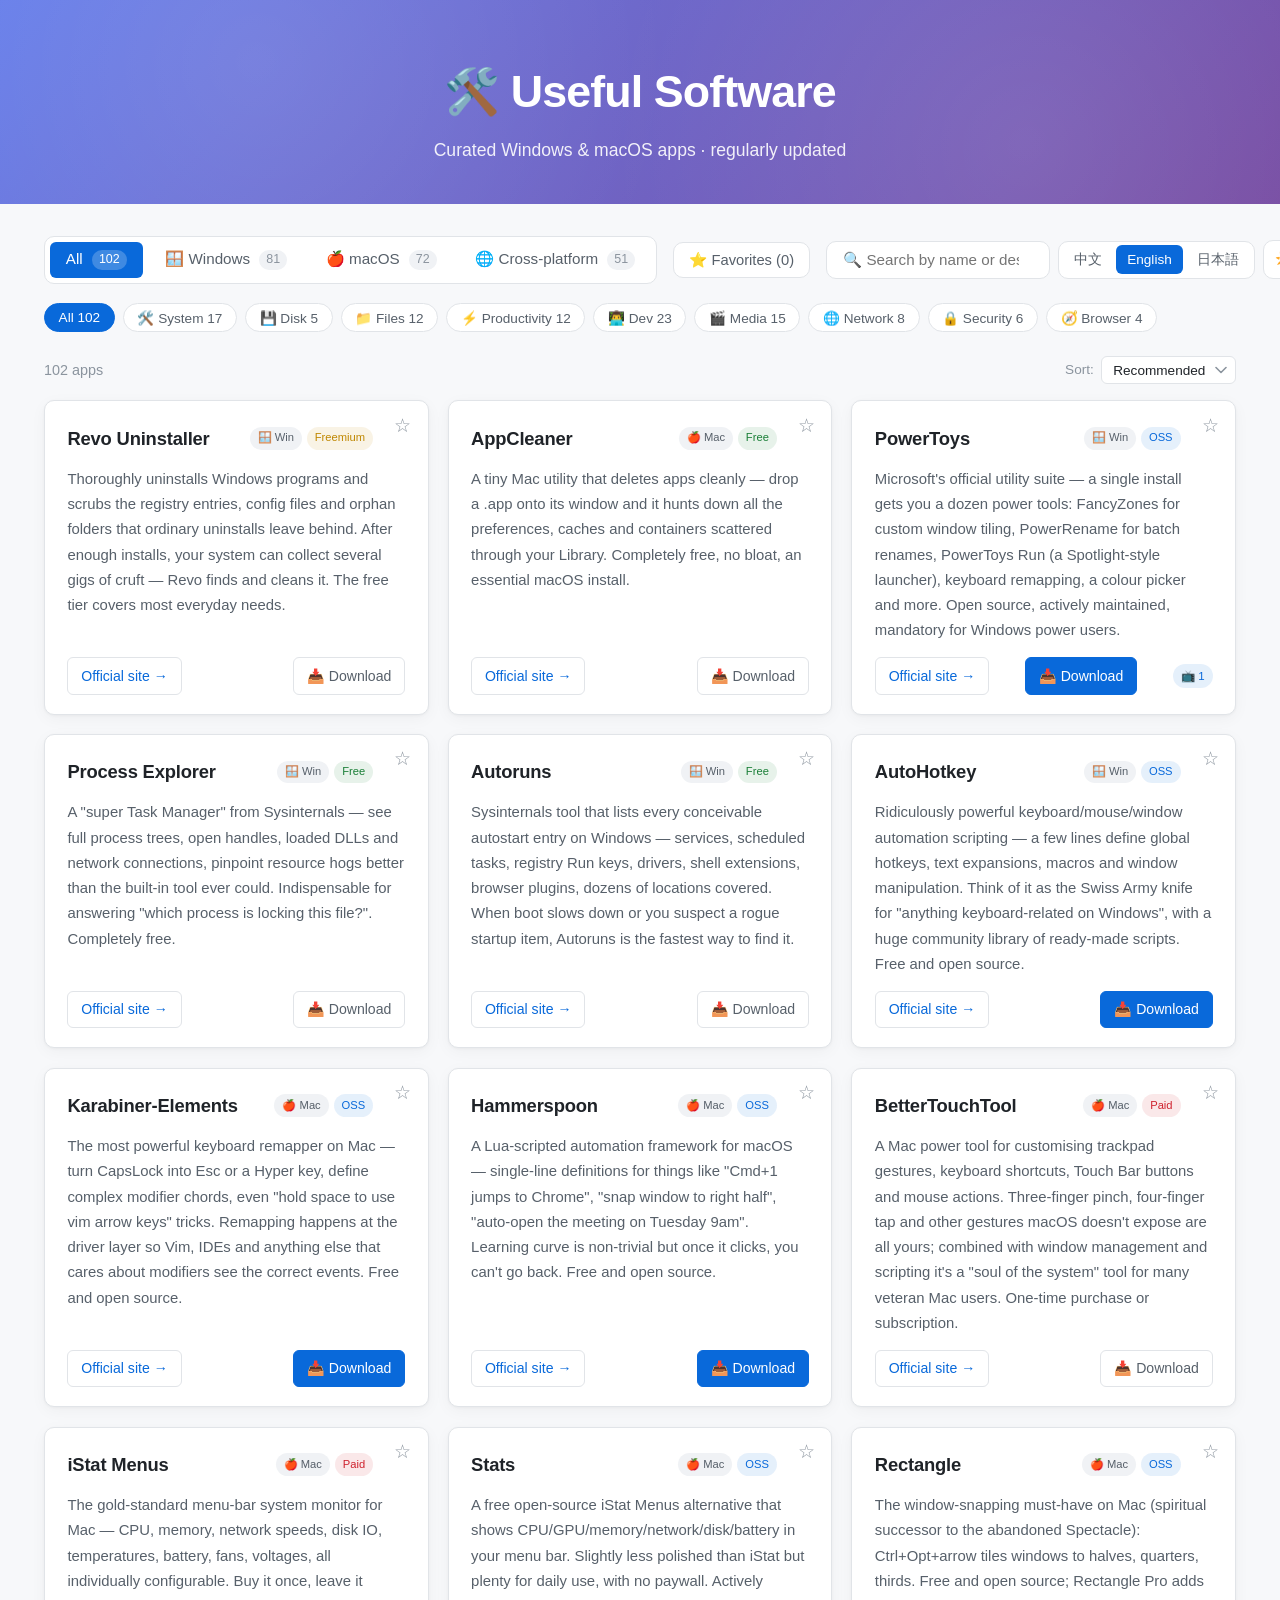
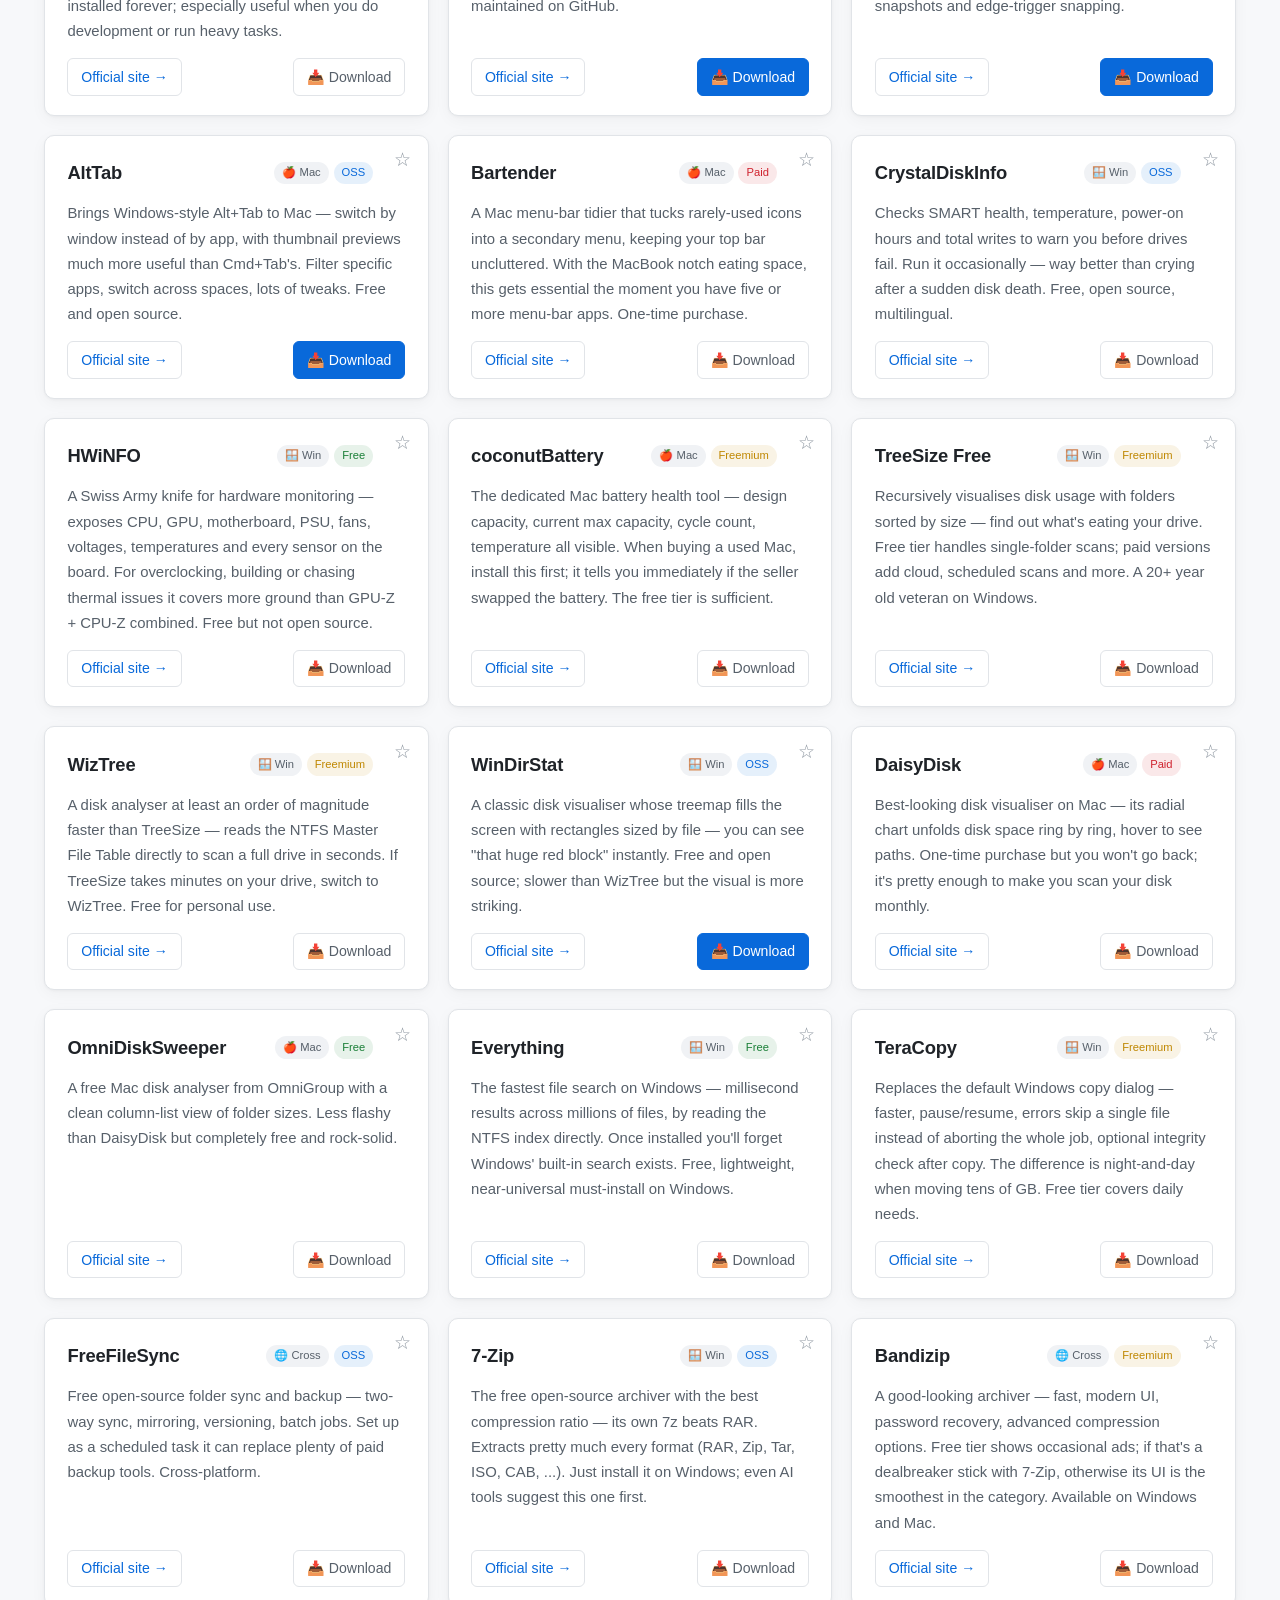
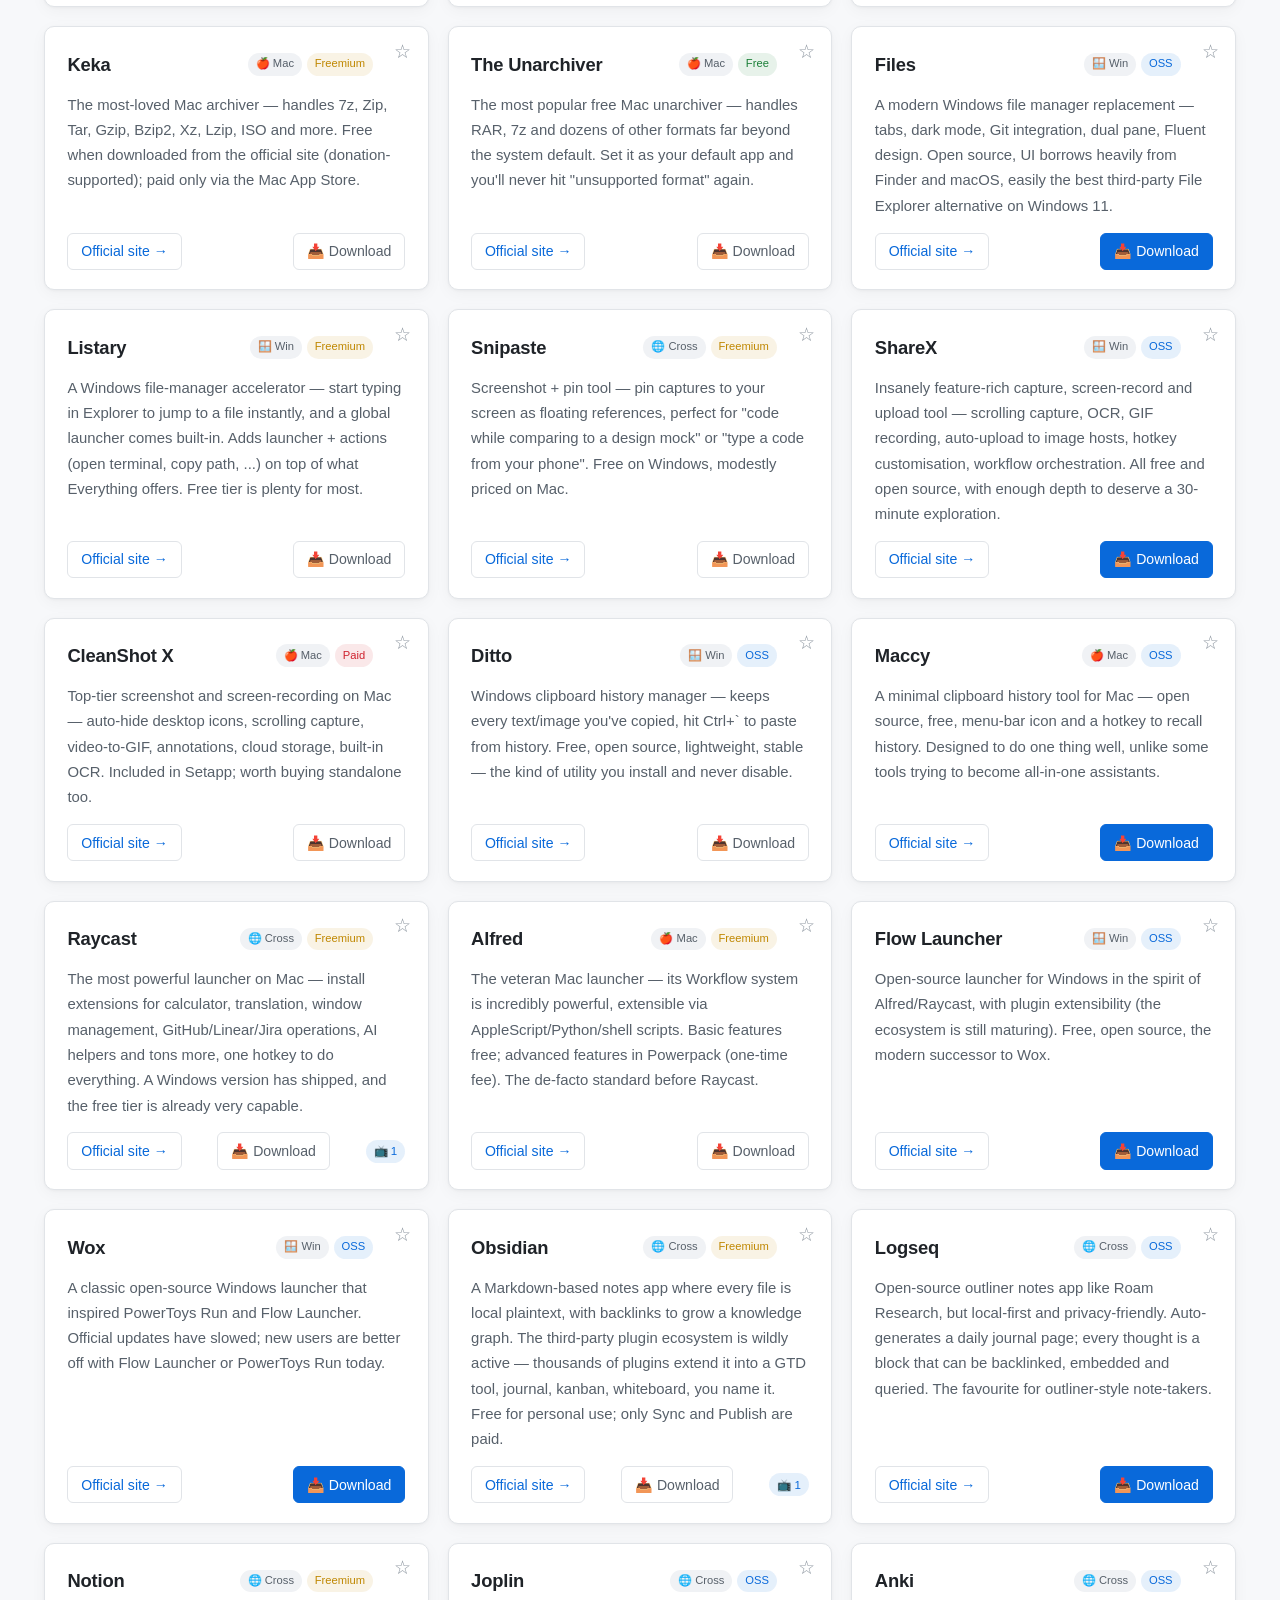
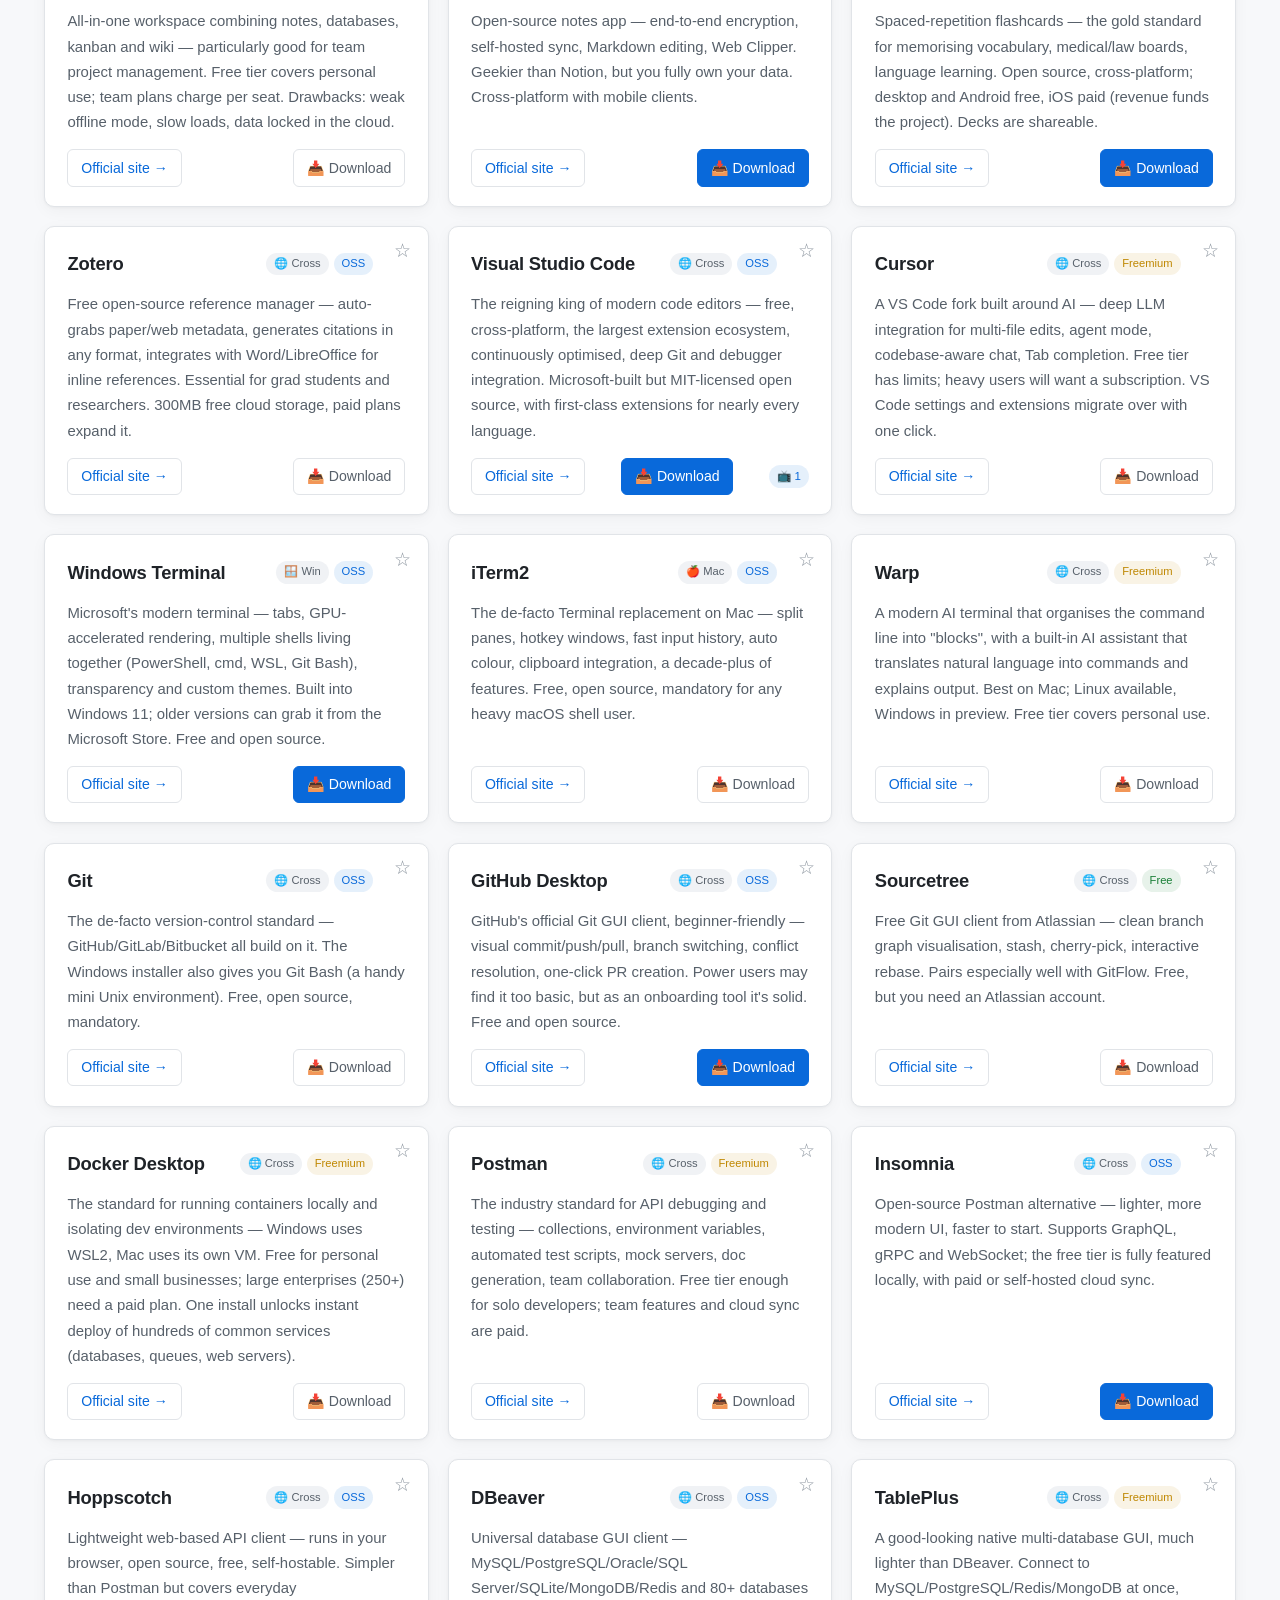
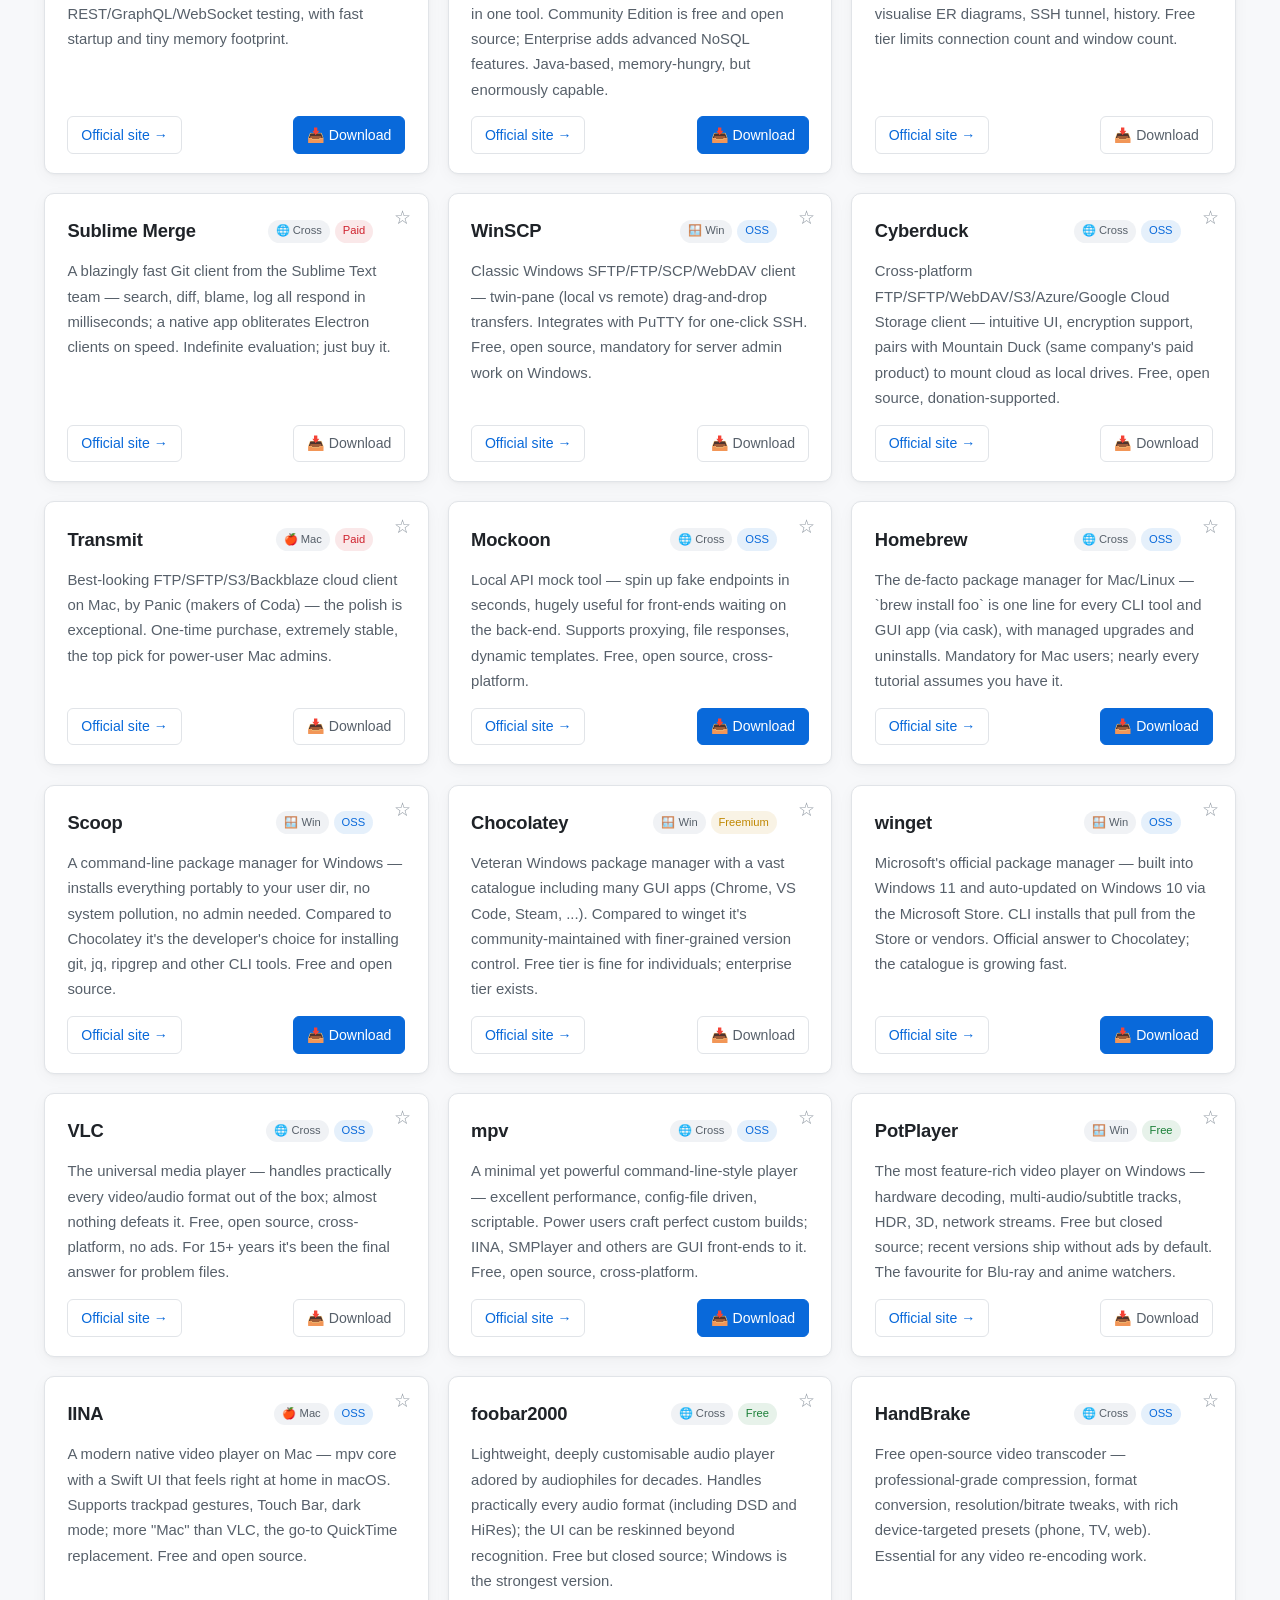
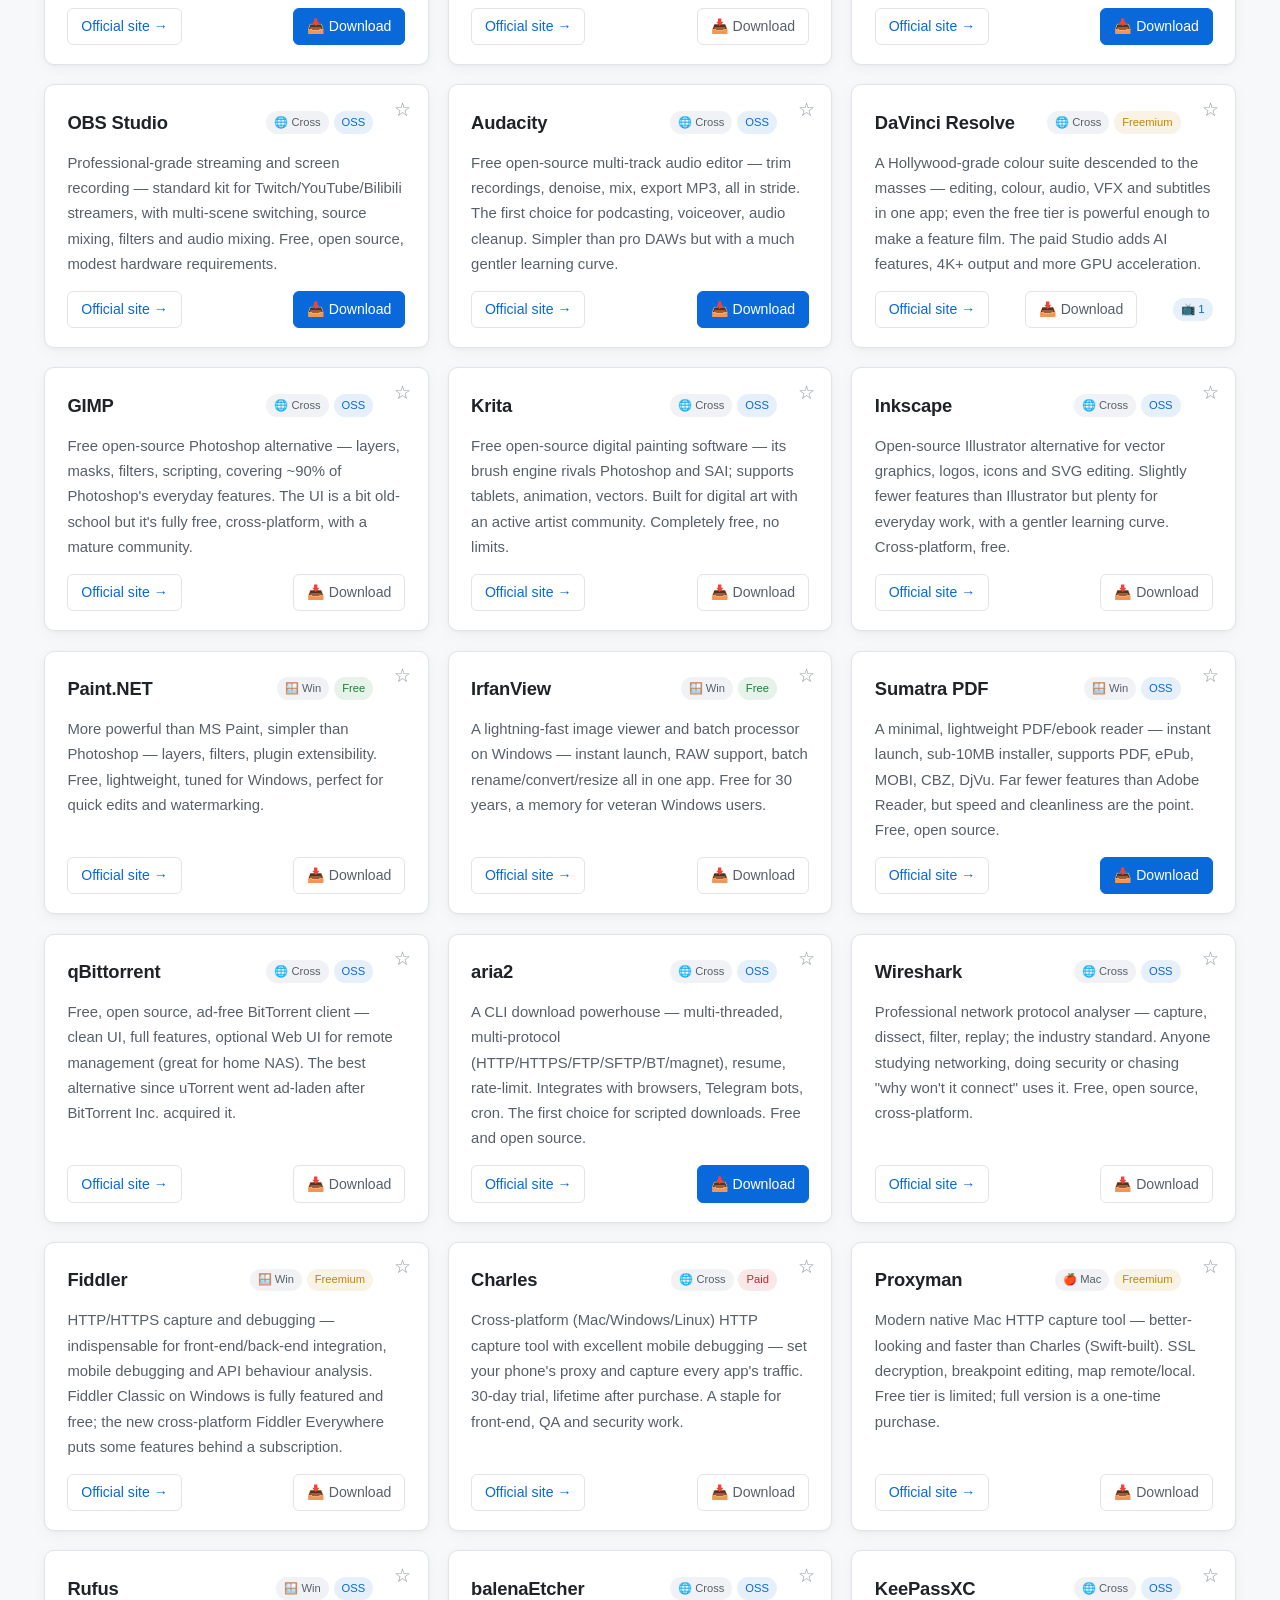
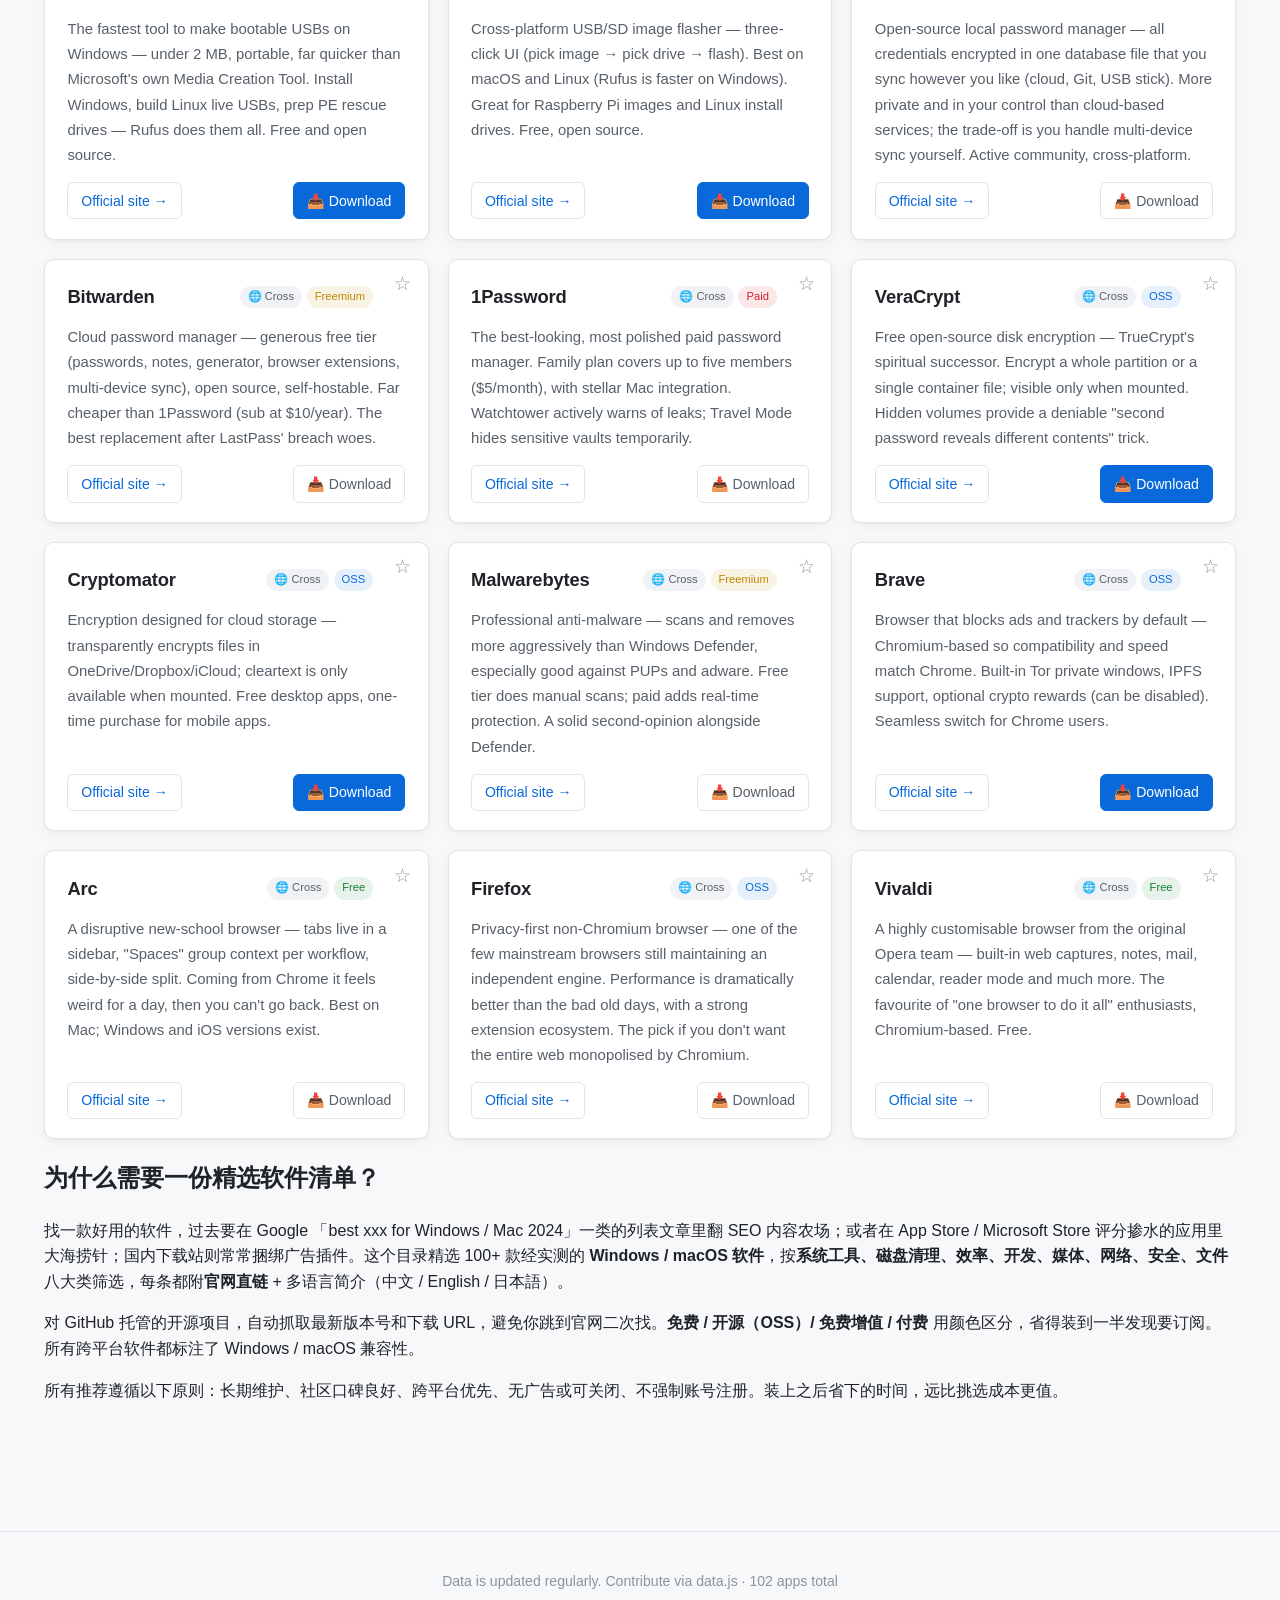
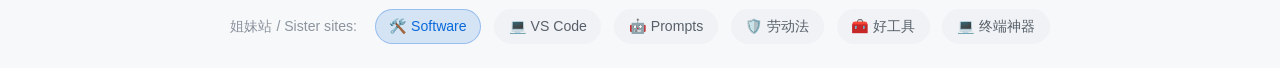
==== commit fd49d307: "移除站点上的 GitHub 链接与用户名痕迹（隐私清理） - 删 header GitHub 链接 + meta author - footer / modal 去除指向仓库的链接 - 重新生成 og" ====
--- a/index.html
+++ b/index.html
@@ -5,7 +5,6 @@
   <meta name="viewport" content="width=device-width, initial-scale=1.0">
   <meta name="description" content="Curated list of useful Windows and macOS software — filterable by OS and category, every entry has the official site, a direct download (auto-updated for GitHub-hosted projects), screenshots and a localised intro in 中文 / English / 日本語.">
   <meta name="keywords" content="useful software, Windows software, macOS apps, free software, open source, 实用软件, 软件推荐, 精选软件">
-  <meta name="author" content="HowCanLove">
   <meta name="theme-color" content="#667eea">
   <link rel="canonical" href="https://512347.xyz/">
   <title>Useful Software · Curated Windows & macOS Apps · 100+ apps with auto-updated downloads</title>
@@ -54,10 +53,6 @@
     <div class="header-inner">
       <h1 class="site-title" data-i18n="site.title">🛠️ Useful Software</h1>
       <p class="site-tagline" data-i18n="site.tagline">Curated Windows & macOS apps · regularly updated</p>
-      <a class="header-link" href="https://github.com/HowCanLove/useful-software" target="_blank" rel="noopener">
-        <svg height="20" viewBox="0 0 16 16" width="20" fill="currentColor"><path d="M8 0C3.58 0 0 3.58 0 8c0 3.54 2.29 6.53 5.47 7.59.4.07.55-.17.55-.38 0-.19-.01-.82-.01-1.49-2.01.37-2.53-.49-2.69-.94-.09-.23-.48-.94-.82-1.13-.28-.15-.68-.52-.01-.53.63-.01 1.08.58 1.23.82.72 1.21 1.87.87 2.33.66.07-.52.28-.87.51-1.07-1.78-.2-3.64-.89-3.64-3.95 0-.87.31-1.59.82-2.15-.08-.2-.36-1.02.08-2.12 0 0 .67-.21 2.2.82.64-.18 1.32-.27 2-.27.68 0 1.36.09 2 .27 1.53-1.04 2.2-.82 2.2-.82.44 1.1.16 1.92.08 2.12.51.56.82 1.27.82 2.15 0 3.07-1.87 3.75-3.65 3.95.29.25.54.73.54 1.48 0 1.07-.01 1.93-.01 2.2 0 .21.15.46.55.38A8.013 8.013 0 0016 8c0-4.42-3.58-8-8-8z"/></svg>
-        <span data-i18n="header.github">GitHub</span>
-      </a>
     </div>
   </header>
 
